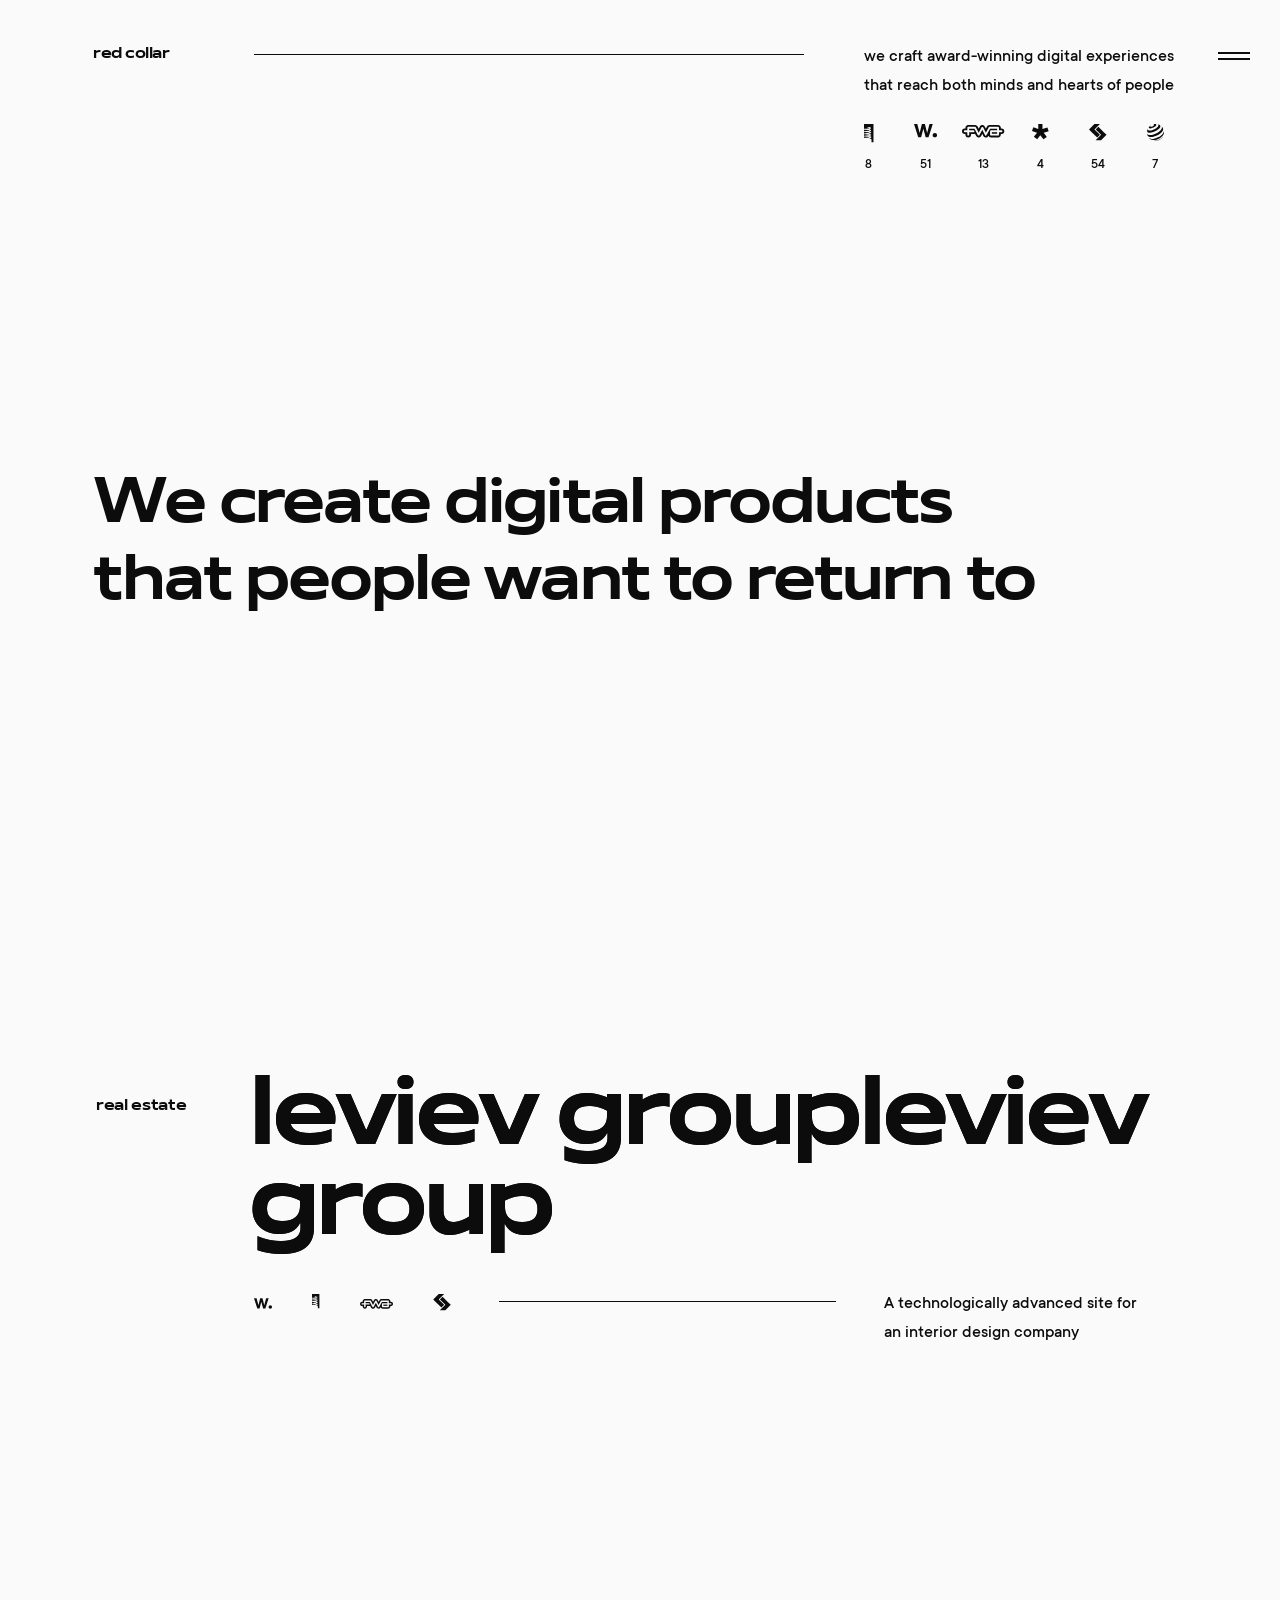
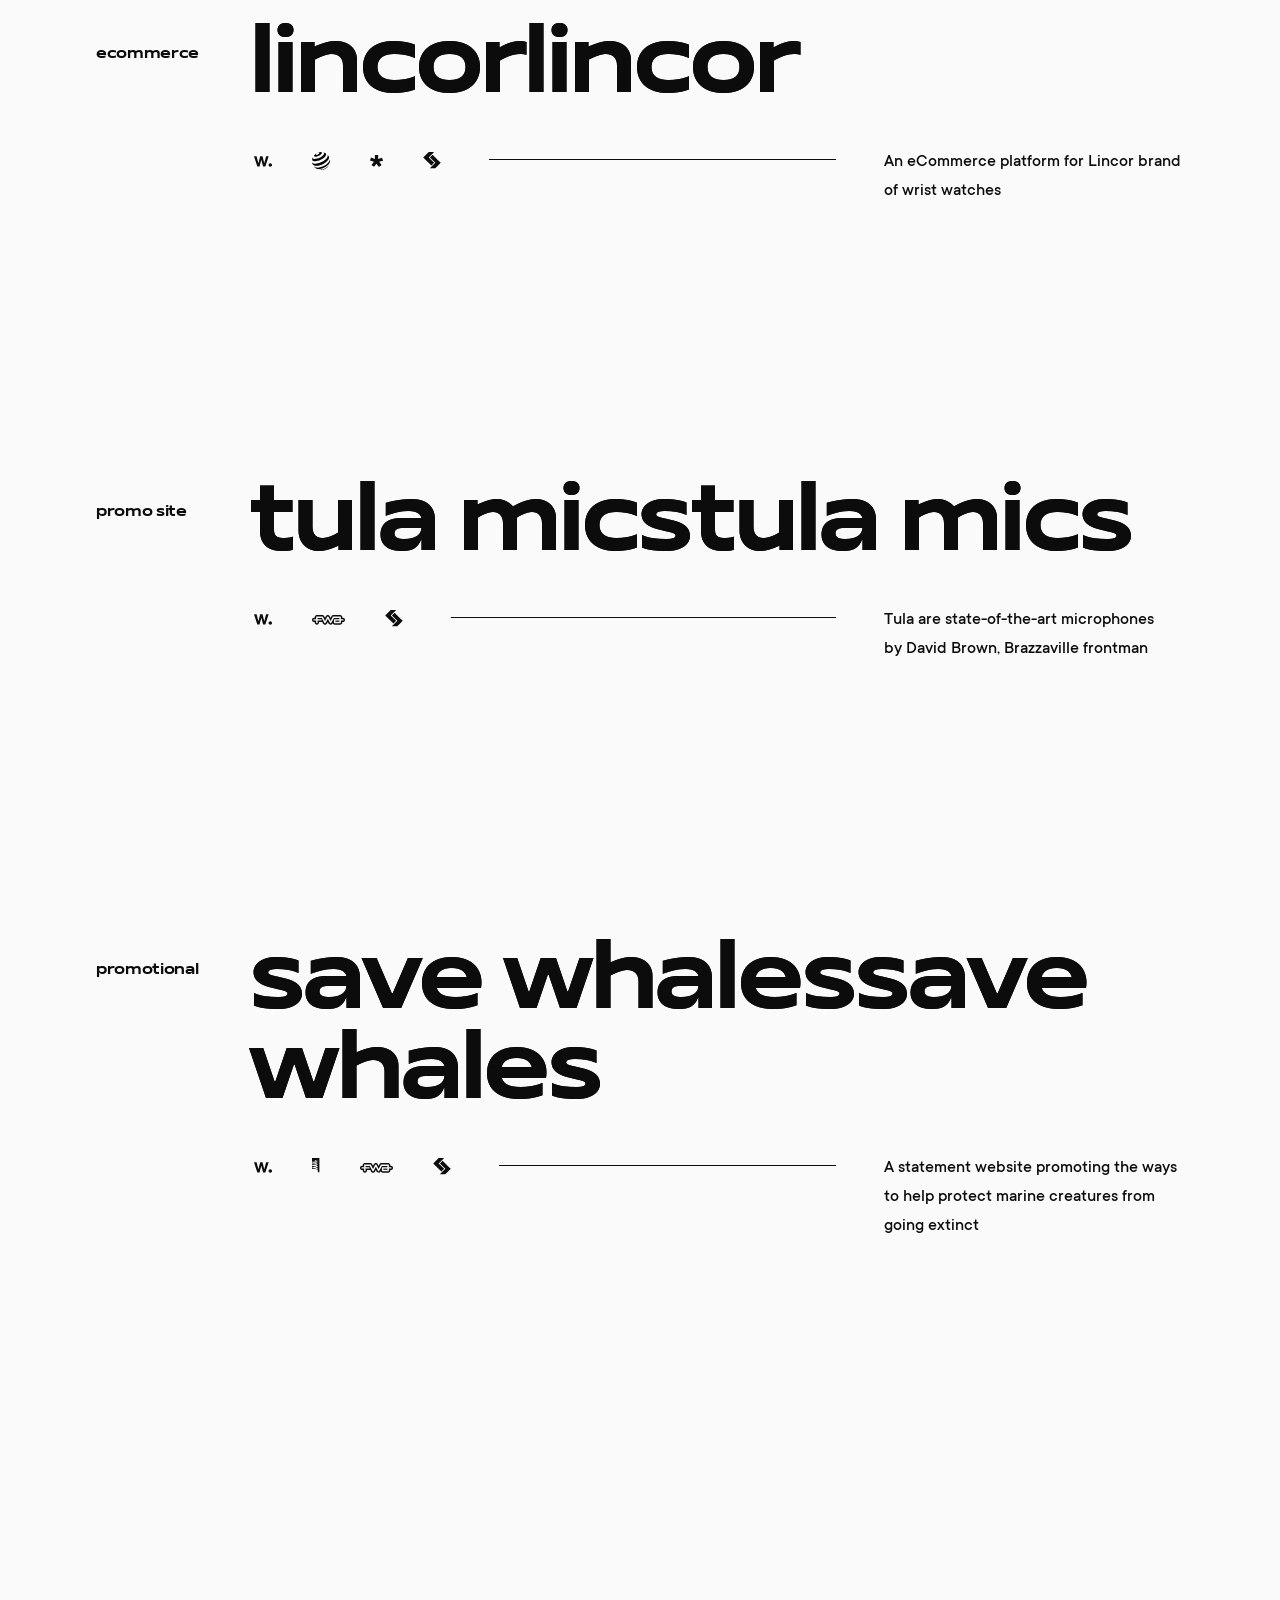
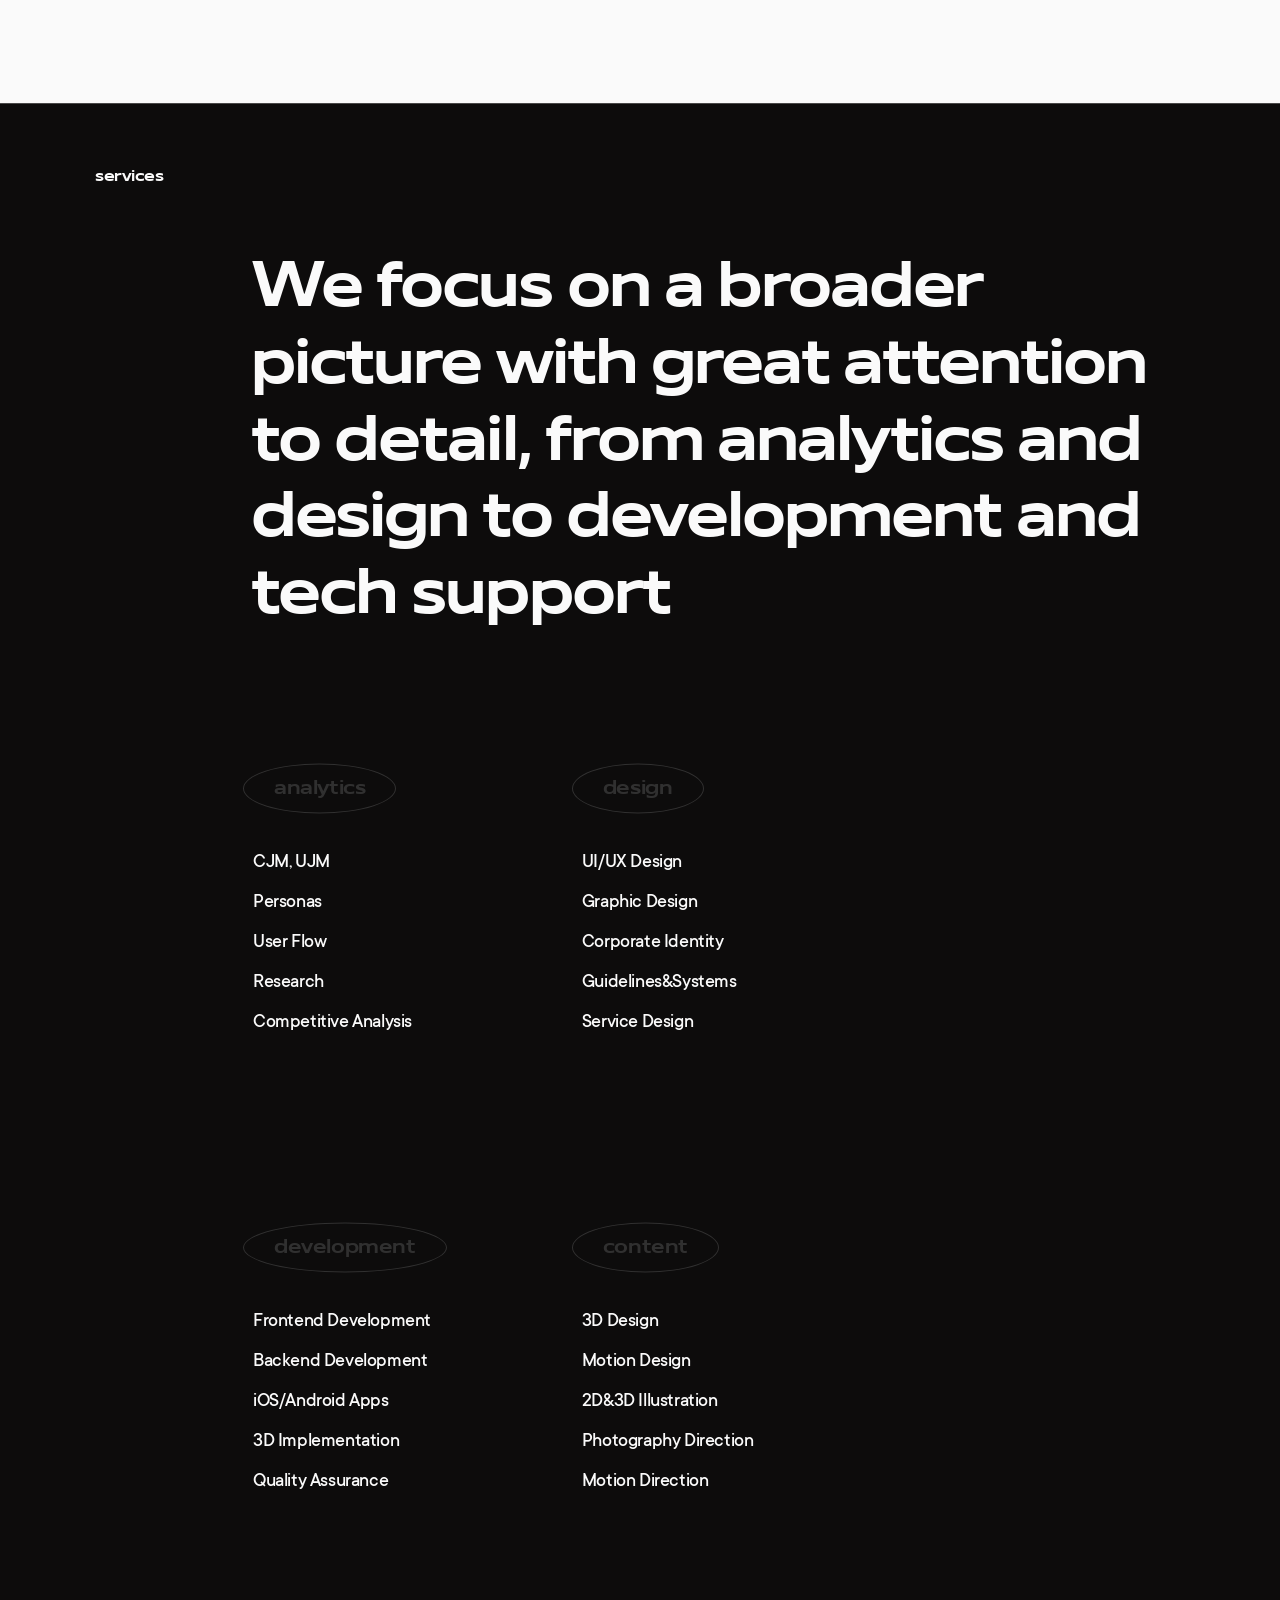
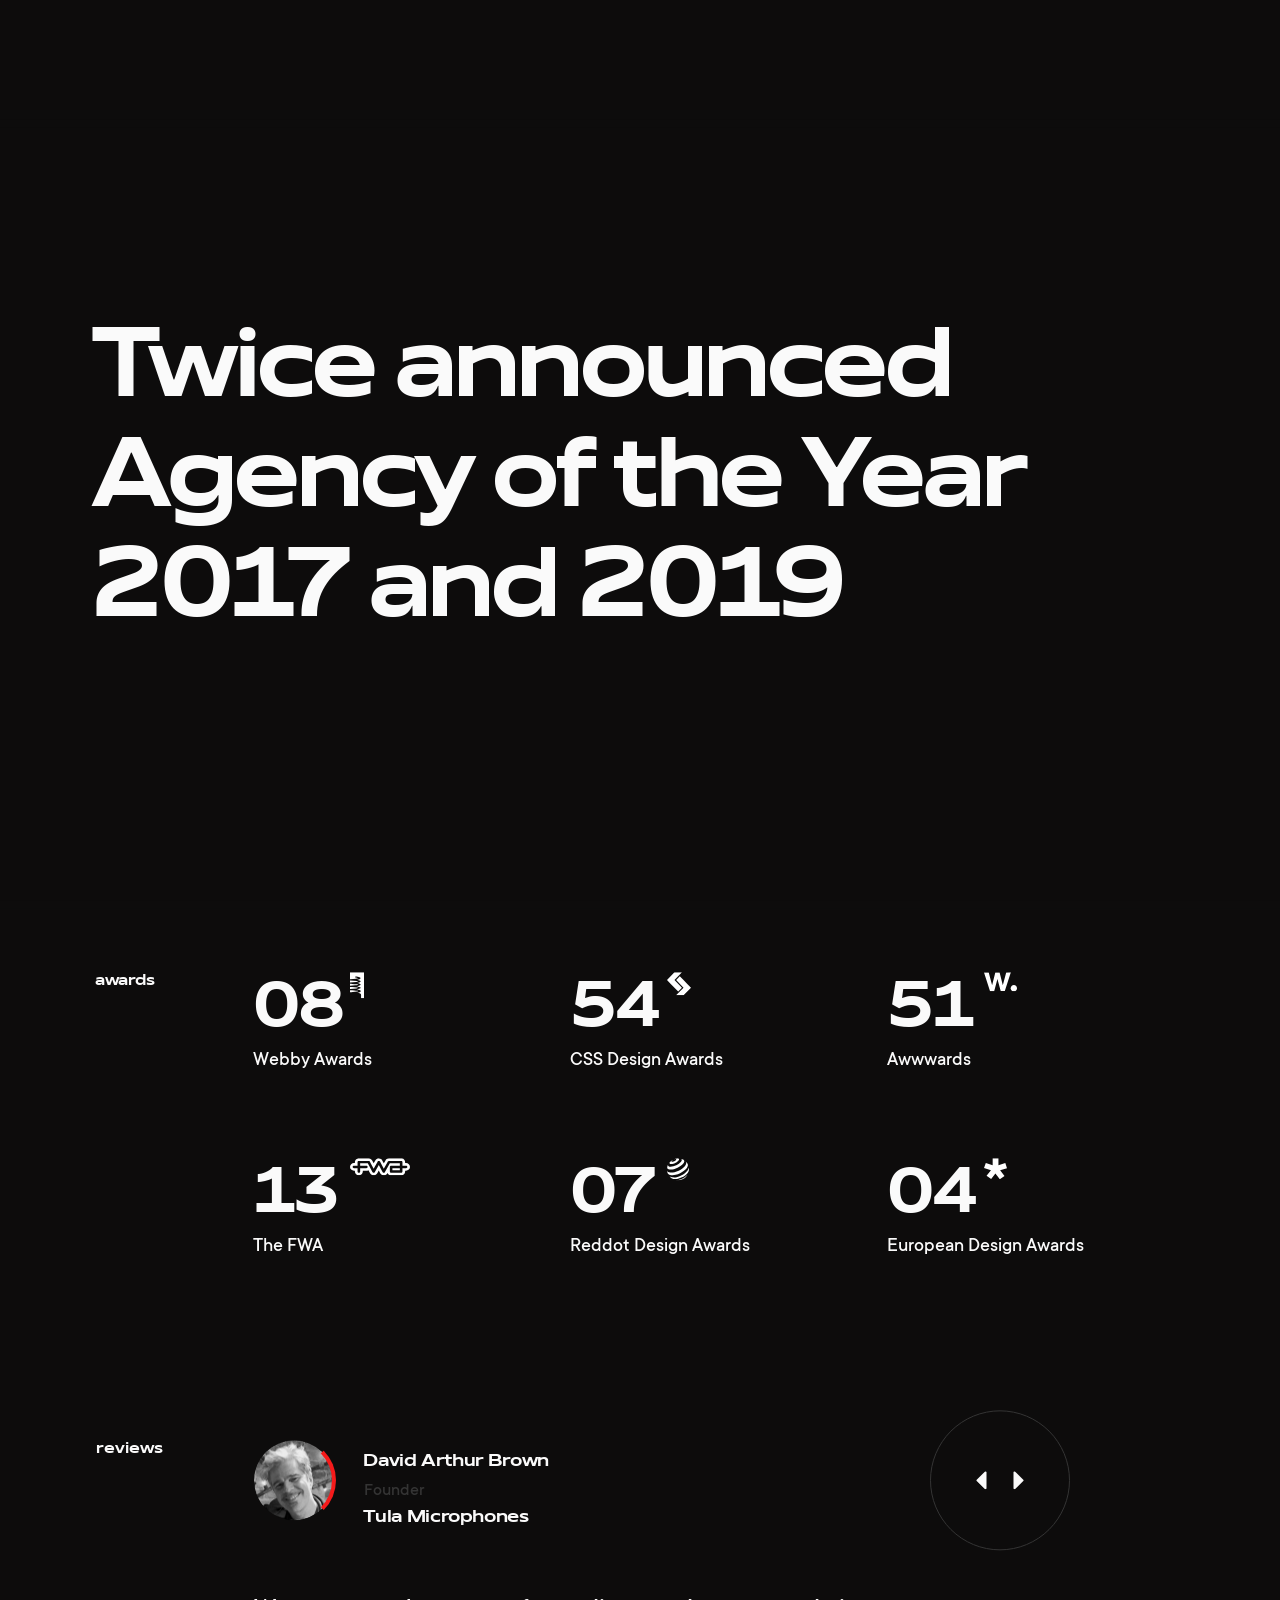
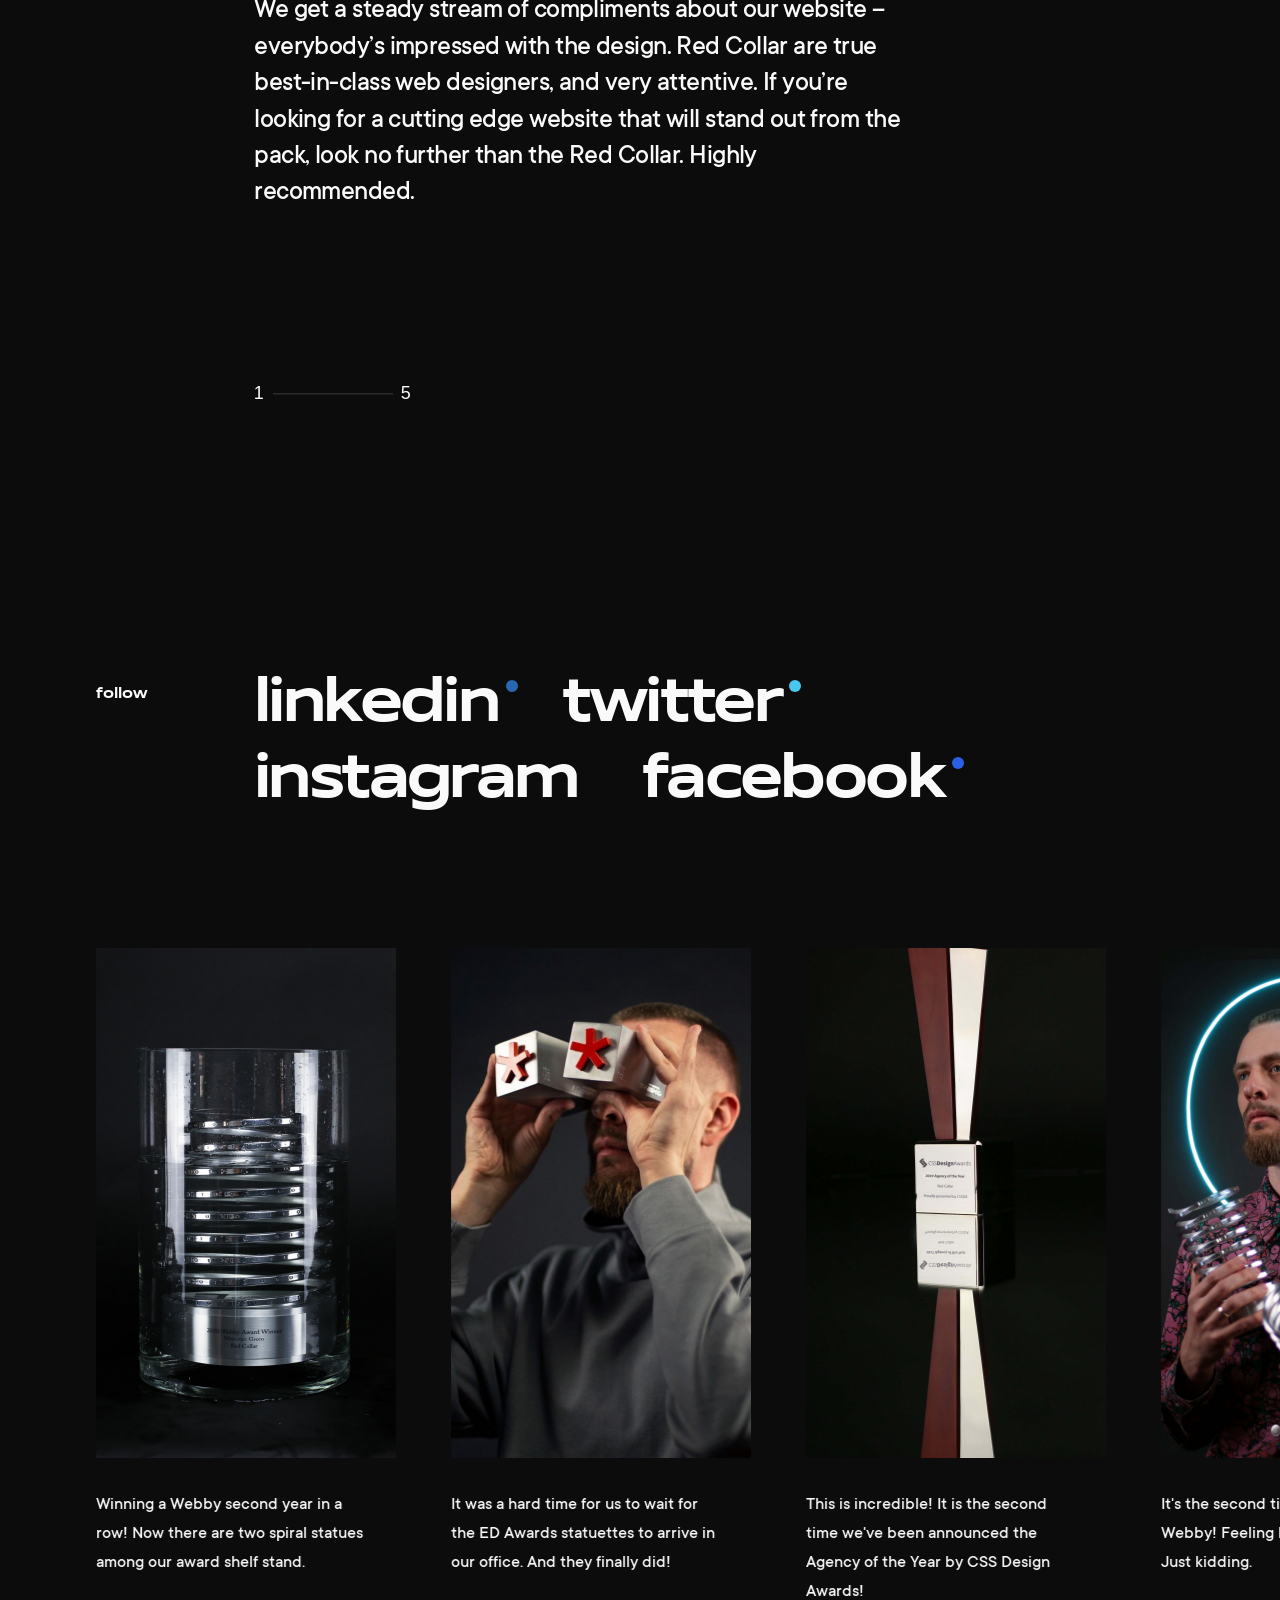
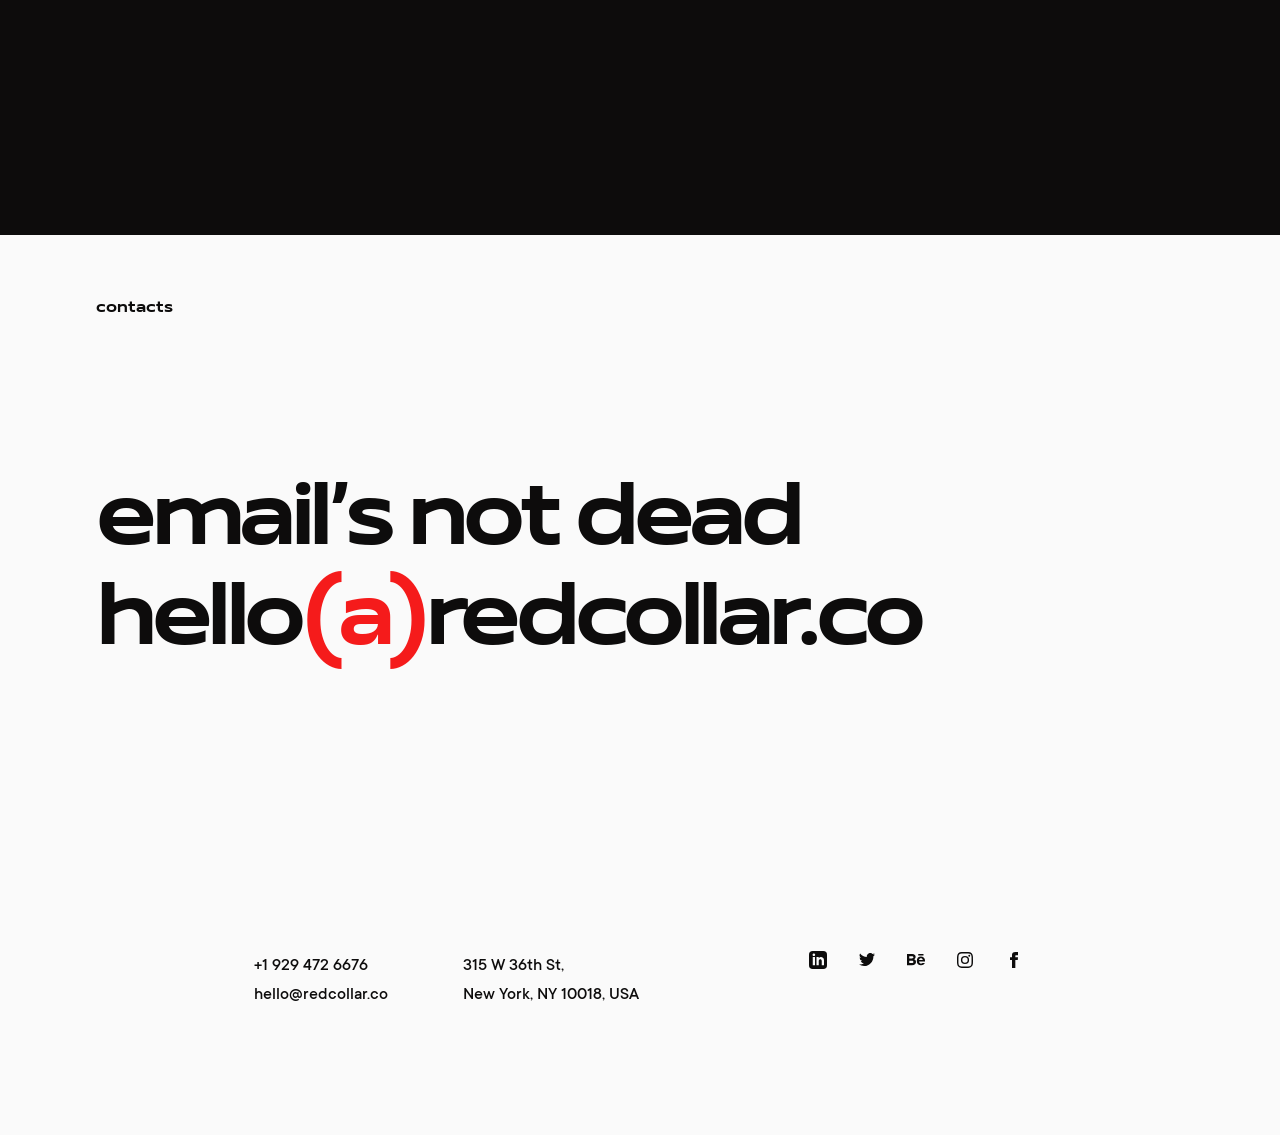
==== index.html @ 1eb8892f "Rename 880_home.html to index.html" ====
<!DOCTYPE html>
<!-- saved from url=(0021)https://redcollar.co/ -->
<html lang="en">
  <head>
    <meta http-equiv="Content-Type" content="text/html; charset=UTF-8" />

    <meta name="theme-color" content="#E3FDFD" />
    <meta name="viewport" content="width=device-width, initial-scale=1" />
    <meta name="content-path" content="/static/" />
    <title>Red Collar Digital Agency</title>
    <meta name="description" content="" />
    <meta property="og:locale" content="en_US" />
    <meta property="og:title" content="" />
    <meta property="og:url" content="" />
    <meta property="og:type" content="website" />
    <meta property="og:description" content="" />
    <meta property="og:site_name" content="" />
    <meta property="og:image" content="/storage/og/7f485cd4db4811bb37a600ee6537d830a69b97f4.jpg" />
    <meta property="og:image:alt" content="" />
    <meta property="og:image:width" content="1200" />
    <meta property="og:image:height" content="630" />
    <meta
      property="og:image:url"
      content="/storage/og/7f485cd4db4811bb37a600ee6537d830a69b97f4.jpg"
    />
    <meta
      property="og:image:secure_url"
      content="/storage/og/7f485cd4db4811bb37a600ee6537d830a69b97f4.jpg"
    />

    <meta name="twitter:card" content="summary" />
    <meta name="twitter:title" content="" />
    <meta name="twitter:description" content="" />
    <meta name="twitter:image" content="/storage/og/7f485cd4db4811bb37a600ee6537d830a69b97f4.jpg" />

    <link
      rel="image_src"
      href="https://redcollar.co/storage/og/7f485cd4db4811bb37a600ee6537d830a69b97f4.jpg"
    />

    <link
      rel="apple-touch-icon"
      sizes="57x57"
      href="https://redcollar.co/ico/apple-icon-57x57.png"
    />
    <link
      rel="apple-touch-icon"
      sizes="60x60"
      href="https://redcollar.co/ico/apple-icon-60x60.png"
    />
    <link
      rel="apple-touch-icon"
      sizes="72x72"
      href="https://redcollar.co/ico/apple-icon-72x72.png"
    />
    <link
      rel="apple-touch-icon"
      sizes="76x76"
      href="https://redcollar.co/ico/apple-icon-76x76.png"
    />
    <link
      rel="apple-touch-icon"
      sizes="114x114"
      href="https://redcollar.co/ico/apple-icon-114x114.png"
    />
    <link
      rel="apple-touch-icon"
      sizes="120x120"
      href="https://redcollar.co/ico/apple-icon-120x120.png"
    />
    <link
      rel="apple-touch-icon"
      sizes="144x144"
      href="https://redcollar.co/ico/apple-icon-144x144.png"
    />
    <link
      rel="apple-touch-icon"
      sizes="152x152"
      href="https://redcollar.co/ico/apple-icon-152x152.png"
    />
    <link
      rel="apple-touch-icon"
      sizes="180x180"
      href="https://redcollar.co/ico/apple-icon-180x180.png"
    />
    <link
      rel="icon"
      type="image/png"
      sizes="192x192"
      href="https://redcollar.co/ico/android-icon-192x192.png"
    />
    <link
      rel="icon"
      type="image/png"
      sizes="32x32"
      href="https://redcollar.co/ico/favicon-32x32.png"
    />
    <link
      rel="icon"
      type="image/png"
      sizes="96x96"
      href="https://redcollar.co/ico/favicon-96x96.png"
    />
    <link
      rel="icon"
      type="image/png"
      sizes="16x16"
      href="https://redcollar.co/ico/favicon-16x16.png"
    />
    <link rel="manifest" href="https://redcollar.co/ico/manifest.json" />
    <meta name="msapplication-TileColor" content="#0d0c0c" />
    <meta name="msapplication-TileImage" content="/ico/ms-icon-144x144.png" />
    <meta name="theme-color" content="#0d0c0c" />

    <link
      rel="preload"
      href="https://redcollar.co/static/fonts/Redcollar.woff2"
      as="font"
      type="font/woff2"
      crossorigin=""
    />
    <link
      rel="preload"
      href="https://redcollar.co/static/fonts/TTCommons-Regular.woff2"
      as="font"
      type="font/woff2"
      crossorigin=""
    />
    <link
      rel="preload"
      href="https://redcollar.co/static/fonts/TTCommons-Medium.woff2"
      as="font"
      type="font/woff2"
      crossorigin=""
    />

    <style>
      @font-face {
        font-family: "RedCollar";
        src: url("/static/fonts/Redcollar.woff2") format("woff2"),
          url("/static/fonts/Redcollar.woff") format("woff");
        font-weight: normal;
        font-style: normal;
      }

      @font-face {
        font-family: "TTCommons";
        src: url("/static/fonts/TTCommons-Regular.woff2") format("woff2"),
          url("/static/fonts/TTCommons-Regular.woff") format("woff");
        font-weight: normal;
        font-style: normal;
      }
    </style>
    <style>
      * {
        margin: 0;
        padding: 0;
        border: none;
        -webkit-overflow-scrolling: auto;
      }
      li {
        list-style: none outside none;
      }
      a {
        text-decoration: none;
      }
      button::-moz-focus-inner {
        border: 0;
      }
      body,
      html {
        border: 0;
        height: 100%;
        width: 100%;
        left: 0;
        top: 0;
      }
      body {
        height: auto;
        min-height: 100vh;
        -webkit-font-smoothing: antialiased;
        -moz-osx-font-smoothing: grayscale;
        scroll-behavior: smooth;
        text-rendering: optimizeSpeed;
      }
      button {
        display: inline-block;
        background: none;
        list-style: none outside none;
        margin: 0;
        padding: 0;
        -webkit-touch-callout: none;
        text-align: left;
      }
      button {
        border: none;
      }
      @font-face {
        font-family: RedCollar;
        src: url(/static/fonts/Redcollar.woff2) format("woff2"),
          url(/static/fonts/Redcollar.woff) format("woff");
        font-weight: 400;
        font-style: normal;
      }
      @font-face {
        font-family: TTCommons;
        src: url(/static/fonts/TTCommons-Medium.woff2) format("woff2"),
          url(/static/fonts/TTCommons-Medium.woff) format("woff");
        font-weight: 400;
        font-style: normal;
      }
      :root {
        --red: #f51b1b;
        --black: #0d0c0c;
        --white: #fafafa;
        --grey: #666;
        --dark-grey: #343434;
        --transparent-white: hsla(0, 0%, 98%, 0.24);
        --transparent-black: rgba(13, 12, 12, 0.24);
        --ease-in: cubic-bezier(0.71, 0, 0.65, 0.34);
        --ease-out: cubic-bezier(0.165, 0.84, 0.44, 1);
        --ease-out-bounce: cubic-bezier(0.185, 0.94, 0.26, 1.17);
        --ease-in-strong: cubic-bezier(0.83, 0, 0.865, 0.195);
        --ease-out-strong: cubic-bezier(0, 1, 0.15, 1);
        --ease: cubic-bezier(0.25, 0.1, 0.25, 1);
        --sine: cubic-bezier(0.445, 0.05, 0.55, 0.95);
        --bounce: cubic-bezier(0.655, 0.66, 0.185, 1.265);
        --tablet: 640px;
        --desktop: 1000px;
      }
      * {
        outline-color: var(--red);
        outline-style: solid;
        outline-width: 0;
      }
      body {
        position: relative;
        background: var(--white);
        font-family: TTCommons, sans-serif;
        outline-color: var(--red) !important;
        color: var(--black);
      }
      .svg-defs {
        display: none;
      }
      main {
        position: relative;
        z-index: 2;
      }
      p {
        font-size: 18px;
        line-height: 160%;
      }
      a {
        color: var(--black);
      }
      h1 {
        font-family: RedCollar, sans-serif;
        font-size: 38px;
        line-height: 1.1;
        letter-spacing: -0.05em;
        font-weight: 400;
        margin-left: -0.05em;
      }
      @media screen and (min-width: 640px) {
        h1 {
          font-size: 90px;
        }
      }
      @media screen and (min-width: 1000px) {
        h1 {
          font-size: 100px;
        }
      }
      @media screen and (min-width: 1400px) {
        h1 {
          font-size: 130px;
        }
      }
      h2 {
        font-family: RedCollar, sans-serif;
        font-size: 28px;
        line-height: 120%;
        letter-spacing: -0.03em;
        font-weight: 400;
        margin-left: -0.04em;
      }
      @media screen and (min-width: 640px) {
        h2 {
          font-size: 42px;
        }
      }
      @media screen and (min-width: 1000px) {
        h2 {
          font-size: 64px;
        }
      }
      .h3 {
        font-family: RedCollar, sans-serif;
        font-size: 16px;
        line-height: 100%;
        margin-left: -0.02em;
        font-weight: 400;
      }
      .h3 {
        letter-spacing: -0.02em;
      }
      @media screen and (min-width: 640px) {
        .h3 {
          font-size: 20px;
        }
      }
      @media screen and (min-width: 1000px) {
        .h3 {
          font-size: 26px;
        }
      }
      .h3.circle {
        font-size: 20px;
        margin-bottom: 25px;
      }
      .h3.circle span {
        display: inline-block;
        padding: 14px 30px;
        font-size: 20px;
        border-radius: 50%;
        margin-left: -10px;
        opacity: 0.4;
        color: inherit;
        border: 1px solid;
        border-color: inherit;
      }
      .h3.circle.grey span {
        color: var(--grey);
        border-color: var(--grey);
      }
      @media screen and (min-width: 1000px) {
        .h3.circle {
          font-size: 20px;
          margin-bottom: 25px;
        }
      }
      ul > li {
        font-size: 18px;
        line-height: 200%;
      }
      .grey {
        color: var(--grey);
      }
      .dark {
        color: var(--white);
      }
      .animation-wave {
        position: relative;
      }
      .animation-wave:before {
        left: 0;
        top: 0;
        bottom: 0;
        right: 0;
        border-radius: 50%;
        box-shadow: 0 0 0 -2px var(--red);
        opacity: 0.5;
      }
      .animation-wave:after,
      .animation-wave:before {
        content: "";
        position: absolute;
        transform: scale(0.8);
      }
      .animation-wave:after {
        left: 1px;
        top: 1px;
        bottom: 1px;
        right: 1px;
        border-radius: 50%;
        border: 1px solid var(--red);
        opacity: 0;
      }
      section {
        position: relative;
        padding-top: 60px;
        padding-bottom: 60px;
      }
      section .wrapper > :first-child {
        margin-top: 0 !important;
      }
      section .wrapper > :last-child {
        margin-bottom: 0 !important;
      }
      @media screen and (min-width: 640px) {
        section {
          padding-top: 64px;
          padding-bottom: 230px;
        }
      }
      section.dark {
        background: var(--black);
      }
      .section-header {
        margin-bottom: 64px;
        padding-top: 0;
        font-family: RedCollar, sans-serif;
      }
      @media screen and (min-width: 1000px) {
        .section-header {
          margin-bottom: 0;
          padding-top: 0;
          position: absolute;
          top: 64px;
          right: 0;
          left: 0;
          font-family: RedCollar, sans-serif;
        }
      }
      .wrapper {
        position: relative;
        margin-left: 7.5%;
        margin-right: 7.5%;
        width: 85%;
        box-sizing: border-box;
      }
      @media screen and (min-width: 640px) {
        .wrapper {
          position: relative;
          margin-left: 7.5%;
          margin-right: 7.5%;
          width: 85%;
        }
      }
      header {
        position: fixed;
        top: 0;
        left: 0;
        right: 0;
        z-index: 100;
        color: var(--black);
        opacity: 0;
      }
      header .logo {
        position: absolute;
        left: 0;
        top: 15px;
        height: 45px;
        line-height: 45px;
        padding-left: 47px;
        padding-right: 10px;
        margin-left: -12px;
        font-family: RedCollar, sans-serif;
        color: inherit;
      }
      @media screen and (min-width: 1000px) {
        header .logo {
          top: 32px;
          margin-left: -50px;
        }
      }
      header .logo .i {
        position: absolute;
        width: 30px;
        height: 14px;
        left: 10px;
        top: 15px;
        background: url(/static/images/logo.svg);
      }
      header .logo .t {
        display: inline-block;
        letter-spacing: -0.03em;
      }
      header .header-center {
        position: absolute;
        top: 0;
        left: 0;
        right: 0;
        display: none;
      }
      @media screen and (min-width: 1000px) {
        header .header-center {
          left: 14.5%;
          right: 0;
          display: block;
        }
      }
      header .line {
        position: absolute;
        top: 54px;
        left: 0;
        right: calc(35% + 100px);
        height: 1px;
        background: var(--black);
        display: none;
      }
      @media screen and (min-width: 1000px) {
        header .line {
          display: block;
          right: 380px;
        }
      }
      header .rewards {
        position: absolute;
        right: 0;
        top: 75px;
        width: 100%;
      }
      @media screen and (min-width: 1000px) {
        header .rewards {
          width: 35%;
          top: 42px;
          width: 320px;
        }
      }
      header .menu-btn {
        position: absolute;
        right: calc(6.5% - 7px);
        top: 15px;
        z-index: 10;
      }
      @media screen and (min-width: 1000px) {
        header .menu-btn {
          top: 34px;
          right: calc(-22px + 3.5%);
        }
      }
      .home.vh-height {
        padding: 0;
        height: calc(100vh - 150px);
        min-height: 450px;
      }
      .home.vh-height.full-height {
        height: 100vh;
      }
      @media screen and (min-width: 640px) {
        .home.vh-height {
          min-height: 750px;
        }
      }
      .home .wrapper {
        height: 100%;
      }
      .home.header-bottom .hd {
        position: absolute;
        left: 0;
        bottom: 60px;
        max-width: 950px;
      }
      @media screen and (min-width: 640px) {
        .home.header-bottom .hd {
          bottom: 128px;
        }
      }
      .home .hd {
        opacity: 0;
        transform: translateY(50px);
      }
      .rewards .items {
        position: relative;
        display: inline-flex;
        justify-content: flex-start;
        align-items: center;
      }
      .rewards .item {
        position: relative;
        margin-left: 40px;
        text-align: center;
        line-height: 1.2;
      }
      .rewards .item .img {
        position: absolute;
        left: -100px;
        right: -100px;
        max-width: 120px;
        top: 50%;
        margin: auto;
        transform: translateY(-50%);
      }
      .rewards .item .img img {
        width: 100%;
        display: block;
        opacity: 0;
      }
      .rewards .item .ico {
        position: relative;
        display: block;
        height: 20px;
        margin-bottom: 13px;
        z-index: 1;
      }
      .rewards .item svg {
        margin: auto;
        fill: var(--black);
      }
      .rewards .item img.light {
        display: block;
      }
      .rewards .item img.dark {
        display: none;
      }
      .rewards .item .nm {
        position: relative;
        font-size: 14px;
        line-height: 1;
        z-index: 1;
        color: var(--black);
      }
      .rewards .item:first-child {
        margin-left: 0;
      }
      .rewards .items.stretch {
        justify-content: space-between;
      }
      @media screen and (min-width: 1000px) {
        .rewards .items.stretch {
          width: 100%;
        }
      }
      .rewards .items.stretch .item {
        margin-left: 0;
        width: 45px;
        flex-grow: 1;
      }
      .rewards .items.stretch .item:first-child {
        margin-left: calc(-10% + 8px);
      }
      .rewards .items.stretch .item:last-child {
        margin-right: calc(-10% + 10px);
      }
      .rewards p {
        margin-bottom: 24px;
      }
      .contacts-block {
        position: relative;
      }
      .contacts-block .social {
        width: 100%;
      }
      @media screen and (min-width: 1000px) {
        .contacts-block {
          position: relative;
          height: 184px;
        }
        .contacts-block .social {
          width: 35%;
          position: absolute;
          right: 0;
          top: 0;
        }
      }
      .contacts-block .contacts-menu {
        margin-bottom: 40px;
      }
      .contacts-block .contacts-menu li {
        line-height: 1.6;
      }
      .contacts-block .contacts-menu li:last-child {
        margin-bottom: 0;
      }
      @media screen and (min-width: 1000px) {
        .contacts-block .contacts-menu {
          position: absolute;
          left: 0;
          top: 0;
          margin-bottom: 0;
        }
      }
      .contacts-block .social .path {
        fill: currentColor;
      }
      .contacts-menu {
        font-weight: 500;
        font-size: 18px;
      }
      .contacts-menu .item {
        margin-bottom: 24px;
      }
      @media screen and (min-width: 640px) {
        .contacts-menu {
          display: flex;
        }
        .contacts-menu .item {
          margin-right: 75px;
          margin-bottom: 0;
        }
      }
      popup-component {
        position: fixed;
        top: 0;
        left: 0;
        right: 0;
        bottom: 0;
        z-index: 50;
        will-change: opacity;
        opacity: 0;
      }
      popup-component .overflow {
        position: absolute;
        top: 0;
        left: 0;
        right: 0;
        height: 100vh;
        overflow-y: auto;
      }
      popup-component .popup-content {
        position: relative;
        min-height: 100vh;
        overflow: hidden;
      }
      .popup .popup-body {
        display: flex;
        flex-wrap: wrap;
        flex-direction: column;
        justify-content: center;
        position: relative;
        min-height: 100%;
        padding-top: 85px;
        padding-bottom: 50px;
        min-height: calc(100vh - 135px);
      }
      .popup .section-header {
        position: absolute;
        left: 0;
        top: 0;
        width: 100%;
      }
      .popup .section-footer {
        position: absolute;
        left: 0;
        bottom: 0;
        width: 100%;
      }
      .popup .overflow {
        overflow: hidden;
      }
      .popup-stage .simple-stage {
        position: absolute;
        top: 0;
        bottom: 0;
        right: 0;
        left: 0;
        margin: auto;
      }
      .popup-video {
        z-index: 200;
        overflow: hidden;
        transform: translateZ(0);
      }
      .popup-video .video-container {
        position: absolute;
        width: 100%;
        height: 100%;
        left: 0;
        top: 0;
        opacity: 0;
        transform: scale(1.1);
      }
      .popup-video video {
        width: 100%;
        height: 100%;
        left: 0;
        top: 0;
        object-fit: cover;
      }
      @media screen and (min-width: 640px) {
        .popup-video .close-area {
          position: absolute;
          width: 300px;
          height: 300px;
          right: 0;
          top: 0;
          z-index: 1;
        }
      }
      .menu-link {
        position: relative;
      }
      .menu-link {
        display: inline-block;
      }
      .menu-popup .menu {
        margin-left: 0;
      }
      @media screen and (min-width: 640px) {
        .menu-popup .popup-body {
          justify-content: flex-start;
        }
      }
      @media screen and (min-width: 640px) and (min-height: 720px) {
        .menu-popup .popup-body {
          justify-content: center;
        }
      }
      @media screen and (min-width: 1000px) {
        .menu-popup .menu {
          margin-left: 65%;
        }
      }
      .menu-popup .menu .item {
        margin-bottom: 16px;
        will-change: transform;
      }
      @media screen and (min-width: 640px) and (min-height: 820px) {
        .menu-popup .menu .item {
          margin-bottom: 15px;
        }
      }
      .menu-popup .menu .item:last-child {
        margin-bottom: 0;
      }
      .menu-popup .menu a {
        font-weight: 500;
        font-size: 48px;
        letter-spacing: -0.04em;
        font-family: RedCollar, sans-serif;
      }
      .menu-popup .menu a {
        color: var(--white);
      }
      @media screen and (min-width: 640px) and (min-height: 820px) {
        .menu-popup .menu a {
          font-size: 60px;
        }
      }
      .menu-popup .contacts-block {
        margin-bottom: 24px;
      }
      @media screen and (min-width: 1000px) {
        .menu-popup .contacts-block {
          margin-bottom: 0;
          height: 94px;
        }
      }
      .menu-popup .contacts-block,
      .menu-popup .contacts-block a {
        color: var(--white);
      }
      .menu-popup .popup-body {
        min-height: calc(100vh - 355px);
        padding-bottom: 270px;
      }
      @media screen and (min-width: 640px) {
        .menu-popup .popup-body {
          padding-bottom: 210px;
          min-height: calc(100vh - 305px);
        }
      }
      @media screen and (min-width: 1000px) {
        .menu-popup .popup-body {
          padding-bottom: 50px;
          min-height: calc(100vh - 135px);
        }
      }
      .menu-popup .section-footer {
        will-change: transform;
      }
      @media screen and (min-width: 640px) {
        .menu-popup .section-footer {
          display: none;
        }
      }
      @media screen and (min-width: 640px) and (min-height: 730px) {
        .menu-popup .section-footer {
          display: block;
        }
      }
      @media screen and (min-width: 1000px) {
        .menu-popup .section-footer {
          display: none;
        }
      }
      @media screen and (min-width: 1000px) and (min-height: 640px) {
        .menu-popup .section-footer {
          display: block;
        }
      }
      .menu-popup .popup-stage {
        position: absolute;
        width: 0;
        top: 100px;
        bottom: 100px;
        margin: auto;
      }
      @media screen and (min-width: 640px) {
        .menu-popup .popup-stage {
          width: 50%;
          right: 7.5%;
        }
      }
      @media screen and (min-width: 1000px) {
        .menu-popup .popup-stage {
          left: 7.5%;
          right: auto;
        }
      }
      .menu-btn {
        width: 46px;
        height: 46px;
      }
      .menu-btn:before {
        content: "";
        position: absolute;
        left: -100px;
        top: -100px;
        bottom: -100px;
        right: -100px;
        width: 60px;
        height: 60px;
        margin: auto;
        border-radius: 50px;
        border: 1px solid var(--black);
        opacity: 0;
        transform: scale(1.2);
        display: none;
      }
      @media screen and (min-width: 1000px) {
        .menu-btn:before {
          display: block;
        }
      }
      .menu-btn .a,
      .menu-btn .ia {
        position: absolute;
        left: 0;
        top: 0;
        bottom: 0;
        right: 0;
      }
      .menu-btn .b {
        position: absolute;
        width: 32px;
        height: 2px;
        left: 0;
        right: 0;
        margin: auto;
      }
      .menu-btn .b1 {
        top: 18px;
      }
      .menu-btn .b2 {
        top: 24px;
      }
      .menu-btn .b1,
      .menu-btn .b2 {
        background: var(--black);
        transform-origin: 0 50%;
      }
      .menu-btn .b3,
      .menu-btn .b4 {
        top: 22px;
        background: var(--white);
      }
      .menu-btn .a1 {
        transform: rotate(45deg);
      }
      .menu-btn .a2 {
        transform: rotate(-45deg);
      }
      .menu-btn .b3,
      .menu-btn .b4 {
        transform: translateX(50%) scaleX(0);
      }
      .social {
        display: flex;
        justify-content: flex-start;
        margin-top: -14px;
      }
      .social a {
        display: flex;
        width: 45px;
        height: 45px;
        justify-content: center;
        align-items: center;
        margin-right: 4px;
      }
      .social a:first-child {
        margin-left: -8px;
      }
      .social a:last-child {
        margin-right: -8px;
      }
      .form-handler {
        position: relative;
        font-size: 18px;
        line-height: 1.6;
        padding-left: 18px;
        display: none;
      }
      .form-handler:before {
        content: "";
        position: absolute;
        width: 10px;
        height: 10px;
        border-radius: 50%;
        background: var(--red);
        left: 0;
        top: 8px;
      }
      .page-wrapper {
        min-width: 320px;
        position: relative;
        overflow: hidden;
      }
      .page-transition {
        position: fixed;
        z-index: 40;
        left: 0;
        top: 0;
        bottom: 0;
        right: 0;
      }
      .page-transition .overlay {
        position: absolute;
        left: 0;
        top: 0;
        bottom: 0;
        right: 0;
        background: var(--black);
        opacity: 0;
      }
      .stage {
        display: block;
        position: fixed;
        width: 100%;
        height: 100%;
        left: 0;
        top: 0;
        z-index: 1;
      }
      .simple-stage {
        display: block;
      }
      .background {
        position: absolute;
        width: 100%;
        height: 100%;
        left: 0;
        top: 0;
      }
      .background {
        transform: translateZ(0);
      }
      .cursor {
        width: 100%;
        height: 100%;
        position: fixed;
        left: 0;
        top: 0;
        z-index: 300;
        transform: translateZ(0);
        visibility: visible;
      }
      .cursor .item {
        width: 0;
        height: 0;
        position: absolute;
        opacity: 0;
      }
      .cursor-close {
        width: 36px;
        height: 36px;
      }
      .cursor-close .b {
        position: absolute;
        width: 4px;
        height: 36px;
        left: 0;
        top: 0;
        bottom: 0;
        right: 0;
        margin: auto;
        background: var(--white);
        border-radius: 2px;
      }
      .cursor-close .b1 {
        transform: rotate(45deg);
      }
      .cursor-close .b2 {
        transform: rotate(-45deg);
      }
      .cursor-drag {
        position: relative;
        color: var(--white);
      }
      .cursor-drag .inner-text {
        position: absolute;
        left: -75px;
        top: -32px;
      }
      .cursor-drag .inner-circle {
        position: absolute;
        left: 0;
        top: 0;
      }
      .cursor-drag .inner-circle:before {
        content: "";
        position: absolute;
        left: -70px;
        top: -70px;
        right: -70px;
        bottom: -70px;
        border: 1px solid hsla(0, 0%, 98%, 0.4);
        border-radius: 50%;
        opacity: 0;
        transform: scale(1.4);
      }
      .cursor-drag .t {
        font-size: 64px;
        line-height: 1;
        font-family: Redcollar, sans-serif;
        letter-spacing: -0.04em;
        margin-left: -0.04em;
      }
      .cursor-drag .t:after {
        position: absolute;
        content: "";
        left: 0;
        right: 0;
        height: 4px;
        background: var(--red);
        bottom: -14px;
      }
      .cursor-drag svg {
        fill: var(--white);
      }
      .cursor-drag .arr {
        position: absolute;
        top: 24px;
      }
      .cursor-drag .arr.l {
        left: -33px;
      }
      .cursor-drag .arr.l svg {
        transform: rotate(180deg);
      }
      .cursor-drag .arr.r {
        right: -33px;
      }
      .cursor-drag {
        opacity: 0;
      }
      .cursor-drag .arr.l {
        transform: translateX(-40px);
      }
      .cursor-drag .arr.r {
        transform: translateX(40px);
      }
      .cursor-drag .t:after {
        transform: scale(0.4);
      }
      .cursor-pause {
        width: 20px;
        height: 30px;
      }
      .cursor-pause .b {
        position: absolute;
        width: 4px;
        height: 30px;
        background: var(--white);
        border-radius: 2px;
      }
      .cursor-pause .b1 {
        left: 0;
      }
      .cursor-pause .b2 {
        right: 0;
      }
      .cursor-play {
        width: 18px;
        height: 30px;
      }
      .cursor-play svg {
        position: absolute;
        left: 0;
        top: 0;
        width: 100%;
        height: 100%;
        fill: var(--white);
      }
      .cursor-video {
        opacity: 0;
      }
      .cursor-video .inner {
        position: absolute;
        left: -70px;
        top: -70px;
        width: 140px;
        height: 140px;
      }
      .cursor-video .inner-circle {
        position: absolute;
        left: 0;
        top: 0;
        width: 0;
        height: 0;
      }
      .cursor-video .inner-circle:before {
        content: "";
        position: absolute;
        left: -70px;
        top: -70px;
        right: -70px;
        bottom: -70px;
        border: 1px solid hsla(0, 0%, 98%, 0.4);
        border-radius: 50%;
        opacity: 0;
        transform: scale(1.4);
      }
      .cursor-video .cursor-close,
      .cursor-video .cursor-pause,
      .cursor-video .cursor-play {
        position: absolute;
        top: 0;
        bottom: 0;
        left: 0;
        right: 0;
        margin: auto;
        opacity: 0;
      }
      .cursor-video .cursor-play {
        left: 6px;
      }
      .head-twisted-mask {
        position: absolute;
        top: 0;
        bottom: 0;
        left: 0;
      }
    </style>
    <style>
      header {
        opacity: 0;
      }
      popup-component {
        opacity: 0;
      }
      .preloader {
        display: none;
      }
      .svg-defs {
        display: none;
      }
      .cursor {
        display: none;
        visibility: hidden;
      }
      .dark {
        background: var(--black);
      }
      section.vh-height {
        height: 100vh;
      }
    </style>

    <style>
      * {
        outline: none;
      }
    </style>
    <style type="text/css">
      @font-face {
        font-weight: 400;
        font-style: normal;
        font-family: "Circular-Loom";

        src: url("https://cdn.loom.com/assets/fonts/circular/CircularXXWeb-Book-cd7d2bcec649b1243839a15d5eb8f0a3.woff2")
          format("woff2");
      }

      @font-face {
        font-weight: 500;
        font-style: normal;
        font-family: "Circular-Loom";

        src: url("https://cdn.loom.com/assets/fonts/circular/CircularXXWeb-Medium-d74eac43c78bd5852478998ce63dceb3.woff2")
          format("woff2");
      }

      @font-face {
        font-weight: 700;
        font-style: normal;
        font-family: "Circular-Loom";

        src: url("https://cdn.loom.com/assets/fonts/circular/CircularXXWeb-Bold-83b8ceaf77f49c7cffa44107561909e4.woff2")
          format("woff2");
      }

      @font-face {
        font-weight: 900;
        font-style: normal;
        font-family: "Circular-Loom";

        src: url("https://cdn.loom.com/assets/fonts/circular/CircularXXWeb-Black-bf067ecb8aa777ceb6df7d72226febca.woff2")
          format("woff2");
      }
    </style>
  </head>

  <body class="" style="">
    <div class="svg-defs">
      <svg>
        <defs>
          <!--18x12-->
          <path
            id="svg_behance"
            d="M16.5 1.5h-5.25V0h5.25v1.5zM17.8 9c-.34.97-1.53 2.25-3.83 2.25S9.8 9.95 9.8 6.99c0-2.93 1.74-4.44 4.1-4.44 2.3 0 3.72 1.34 4.03 3.32.05.38.08.9.07 1.6h-6.02A2.02 2.02 0 0015.42 9h2.37zm-5.77-3h3.72c-.07-1.16-.85-1.66-1.85-1.66-1.1 0-1.71.57-1.87 1.66zm-7.18 5.24H0V.02h5.21C9.32.08 9.4 4.1 7.25 5.2c2.6.94 2.69 6.04-2.4 6.04zM2.25 4.5h2.69c1.88 0 2.18-2.25-.24-2.25H2.25V4.5zm2.54 2.25H2.25v2.26h2.5c2.3 0 2.16-2.26.04-2.26z"
          ></path>
          <!--16x16-->
          <path
            id="svg_dribble"
            d="M8 0a8 8 0 100 16A8 8 0 008 0zm6.59 7.63c-1.72-.28-3.3-.3-4.74-.05a28.1 28.1 0 00-.5-1.12 9.44 9.44 0 003.7-2.72 6.58 6.58 0 011.54 3.89zm-2.56-4.86A8.09 8.09 0 018.7 5.23 30.86 30.86 0 006.38 1.6a6.6 6.6 0 015.65 1.17zm-7.01-.66A29.73 29.73 0 017.38 5.7a21.2 21.2 0 01-5.8.73 6.62 6.62 0 013.44-4.32zM1.39 8l.01-.17c2.57 0 4.78-.3 6.63-.88.16.31.3.63.45.95a10.3 10.3 0 00-5.56 4.32A6.58 6.58 0 011.4 8zm2.55 5.2A8.98 8.98 0 019.01 9.2a26.1 26.1 0 011.36 4.97 6.55 6.55 0 01-6.43-.95zm7.73.3a27.4 27.4 0 00-1.28-4.6c1.25-.18 2.62-.14 4.13.13a6.61 6.61 0 01-2.85 4.46z"
          ></path>
          <!--8x16 -->
          <path
            id="svg_facebook"
            d="M2 5.33H0V8h2v8h3.33V8h2.43L8 5.33H5.33v-1.1c0-.64.13-.9.75-.9H8V0H5.46C3.06 0 2 1.06 2 3.08v2.25z"
          ></path>
          <!--16x15 -->
          <path
            id="svg_vc"
            d="M12.8268 6.91617C13.9888 6.91617 14.8827 6.42216 15.5531 5.56886L14.6592 4.89521C14.2123 5.47904 13.5419 5.83832 12.8268 5.83832C11.5307 5.83832 10.5922 4.80539 10.5922 3.50299C10.5922 2.2006 11.486 1.07784 12.8268 1.07784C13.4078 1.07784 13.8547 1.21257 14.2123 1.43713V2.55988H15.3296V0.898204L15.1061 0.718563C14.5251 0.269461 13.5866 0 12.8268 0C10.905 0 9.38548 1.57186 9.38548 3.45808C9.38548 5.34431 10.905 6.91617 12.8268 6.91617ZM15.1061 13.7425L15.0615 12.1257V8.26347H12.7374V9.38623H13.8994V12.0359C13.8994 13.1587 13.0503 13.9671 12.1564 13.9671C11.2626 13.9671 10.8156 13.3383 10.8156 12.2156V8.26347H8.67039V9.38623H9.65363V12.3952C9.65363 13.9222 10.5028 15 12.067 15C12.9609 15 13.6313 14.506 14.0335 13.7425L14.2123 14.8204H16V13.7425H15.1061ZM9.11732 0.179641H7.19553L5.5419 5.07485H5.49721L3.84358 0.179641H1.78771V1.3024H2.94972L4.9162 6.82635H5.98883L8.04469 1.25748H9.11732V0.179641ZM0 14.8204H1.11732V13.6976H0V14.8204ZM4.37989 9.52096L4.2905 8.21856H2.27933V9.2515H3.35196V13.6976H2.27933V14.8204H7.28492V13.7874H4.46927V11.0928C4.60335 10.1048 5.31844 9.29641 6.30168 9.29641V10.2844H7.41899V8.26347H6.52514C5.58659 8.21856 4.82682 8.75749 4.37989 9.52096Z"
          ></path>
          <!--16x16-->
          <path
            id="svg_instagram"
            d="M8 1.44c2.14 0 2.39.01 3.23.05 2.17.1 3.18 1.13 3.28 3.28.04.84.05 1.1.05 3.23 0 2.14 0 2.39-.05 3.23-.1 2.15-1.1 3.18-3.28 3.28-.84.04-1.1.05-3.23.05-2.14 0-2.39 0-3.23-.05-2.18-.1-3.18-1.13-3.28-3.28-.04-.84-.05-1.1-.05-3.23a56 56 0 01.05-3.23c.1-2.15 1.1-3.18 3.28-3.28.84-.04 1.1-.05 3.23-.05zM8 0C5.83 0 5.56 0 4.7.05 1.8.18.18 1.79.05 4.7 0 5.56 0 5.83 0 8s.01 2.45.05 3.3c.13 2.9 1.74 4.52 4.65 4.65.86.04 1.13.05 3.3.05s2.45 0 3.3-.05c2.9-.13 4.52-1.74 4.65-4.65.04-.85.05-1.13.05-3.3s0-2.44-.05-3.3C15.82 1.8 14.21.18 11.3.05 10.45 0 10.17 0 8 0zm0 3.9a4.1 4.1 0 100 8.2 4.1 4.1 0 000-8.2zm0 6.77a2.67 2.67 0 110-5.34 2.67 2.67 0 010 5.34zm4.27-7.9a.96.96 0 100 1.92.96.96 0 000-1.92z"
          ></path>
          <!--18x18-->
          <path
            id="svg_linkedin"
            d="M14.25 0H3.75A3.75 3.75 0 000 3.75v10.5A3.75 3.75 0 003.75 18h10.5A3.75 3.75 0 0018 14.25V3.75A3.75 3.75 0 0014.25 0zM6 14.25H3.75V6H6v8.25zm-1.12-9.2c-.73 0-1.32-.6-1.32-1.32 0-.73.6-1.33 1.32-1.33.72 0 1.3.6 1.3 1.33 0 .73-.58 1.32-1.3 1.32zM15 14.25h-2.25v-4.2c0-2.53-3-2.34-3 0v4.2H7.5V6h2.25v1.32A2.85 2.85 0 0115 9.18v5.07z"
          ></path>
          <!--16x13-->
          <path
            id="svg_medium"
            fill-rule="evenodd"
            clip-rule="evenodd"
            d="M1.9 2.6a.62.62 0 00-.2-.53L.2.27V0h4.64l3.59 7.86L11.58 0H16v.27l-1.28 1.22a.37.37 0 00-.14.36v9c-.02.14.03.27.14.36l1.25 1.22v.27H9.7v-.27l1.29-1.25c.12-.13.12-.17.12-.36V3.55l-3.59 9.12h-.48L2.85 3.55v6.11c-.03.26.05.52.23.7l1.69 2.04v.27H0v-.27l1.68-2.04a.81.81 0 00.22-.7V2.6z"
          ></path>
          <!--16x14-->
          <path
            id="svg_twitter"
            d="M16 1.54c-.59.26-1.22.44-1.89.52.68-.41 1.2-1.05 1.45-1.82-.64.38-1.34.65-2.09.8a3.28 3.28 0 00-5.59 2.99A9.32 9.32 0 011.11.6a3.29 3.29 0 001.02 4.38 3.27 3.27 0 01-1.49-.4 3.28 3.28 0 002.64 3.25c-.47.13-.97.16-1.49.06a3.29 3.29 0 003.07 2.28A6.6 6.6 0 010 11.53 9.3 9.3 0 005.03 13c6.1 0 9.54-5.14 9.33-9.76A6.68 6.68 0 0016 1.54z"
          ></path>
          <!--11x18-->
          <path
            id="svg_arrow"
            d="M10.28 8.29a1 1 0 010 1.42l-8.08 8A1 1 0 01.5 17V1A1 1 0 012.2.3l8.08 7.99z"
          ></path>
          <!--24x14-->
          <g id="svg_awwwards">
            <path
              d="M18.76 0l-4.23 13.18h-2.87L9.38 4.65 7.1 13.22H4.23L0 .04h3.3l2.36 9.04L7.9.04h3l2.24 9.04L15.51.04 18.76 0zM20.85 8.96c1.27 0 2.2.93 2.2 2.2 0 1.26-.93 2.2-2.2 2.2s-2.2-.94-2.2-2.2c0-1.27.98-2.2 2.2-2.2z"
            ></path>
          </g>
          <!--18x17-->
          <g id="svg_cssda">
            <path d="M10.93 10.8L5.46 5.4 10.93 0H5.46L0 5.4l2.73 2.74 5.47 5.34 2.73-2.67z"></path>
            <path
              d="M14.81 8.14L12.08 5.4 9.35 2.73 6.68 5.4l5.4 5.4-5.46 5.41h5.46l2.73-2.67 2.74-2.73-2.74-2.67z"
            ></path>
          </g>
          <!--17x16-->
          <path
            id="svg_ed"
            d="M15.43 3.48l-4.97 1.58V0H6.28v5.06L1.3 3.34 0 7.09l5.05 1.69-3.2 3.98 3.32 2.4 3.09-4.01 3.2 4.22 3.38-2.4-3.16-4.19 4.97-1.54-1.22-3.76z"
          ></path>
          <!--43x13-->
          <g id="svg_fwa">
            <path d="M35.12 8.74h-5.24V7.19h5.24v1.55z"></path>
            <path
              fill-rule="evenodd"
              d="M27.57 0h8.47a2.81 2.81 0 012.58 1.71c.14.34.21.7.21 1.07v.72h.65a2.8 2.8 0 012.8 2.78 2.77 2.77 0 01-2.8 2.78h-.65v.64a2.72 2.72 0 01-1.73 2.53c-.34.13-.7.2-1.06.2H29a2.81 2.81 0 01-2.6-1.74 2.8 2.8 0 01-3.58 1.6 2.8 2.8 0 01-1.6-1.52l-.99-1.93-.8 1.77a3.2 3.2 0 01-1.57 1.58 2.81 2.81 0 01-3.79-1.41l-1.1-2.14c-.44.27-.94.42-1.46.42H9.04v.64a2.77 2.77 0 01-2.8 2.72 2.8 2.8 0 01-2.8-2.72v-.64H2.8A2.8 2.8 0 010 6.28 2.77 2.77 0 012.8 3.5h.64v-.72A2.76 2.76 0 015.17.2C5.5.07 5.87 0 6.24 0h6.84a2.9 2.9 0 012.55 1.57l1.08 2.1.88-1.64c.35-.75.75-1.39 1.48-1.74a2.8 2.8 0 013.04.4c.39.33 1.75 2.97 1.75 2.97l1.17-2.16.01-.02.01-.02c.2-.35.48-.65.81-.89a2.8 2.8 0 011.7-.57zm8.9 1.98a.91.91 0 00-.43-.11h-8.47a.92.92 0 00-.6.2.92.92 0 00-.29.32l-2.87 5.28-.19-.37-2.37-4.74a1.12 1.12 0 00-.36-.44.92.92 0 00-1.52.52l-2.71 5.04-2.7-5.28a1 1 0 00-.88-.53H6.24a.91.91 0 00-.91.78.9.9 0 000 .13v2.59H2.8a.92.92 0 00-.92.9.9.9 0 00.92.92h2.52v2.5a.91.91 0 00.92.89.92.92 0 00.92-.88V7.2h4.36a.92.92 0 00.92-.92.9.9 0 00-.92-.91H7.16V3.69h5.4l3.22 6.3.09.16a.9.9 0 00.55.42.92.92 0 00.91-.26c.13-.13.22-.27.28-.44l2.68-5.04 2.64 5.16a1.01 1.01 0 00.1.18.91.91 0 001.42.17.9.9 0 00.26-.48l3.35-6.17h7.06v1.68H29a.92.92 0 00-.91.87v3.41a.91.91 0 00.92.91H36.04a.92.92 0 00.92-.91V7.19h2.52a.92.92 0 00.92-.91.9.9 0 00-.92-.91h-2.52v-2.6a.9.9 0 00-.48-.8z"
              clip-rule="evenodd"
            ></path>
          </g>
          <!--17x18-->
          <g id="svg_reddot">
            <path
              d="M6.8 16.85a10.95 10.95 0 008.97-4.12c-.2.41-.55 1-1.1 1.6a8.27 8.27 0 01-7.88 2.52z"
            ></path>
            <path
              d="M2.04 14c.38.23.96.52 1.7.7a7.7 7.7 0 003.43-.04c.5-.09 2.02-.39 3.88-1.3 2.07-1 3.31-2.13 3.64-2.44 1.49-1.41 1.83-2.4 1.95-2.87.1-.45.15-.84.15-1.1.1.39.25 1 .2 1.77 0 0-.05.65-.26 1.3-.46 1.36-2.03 3.01-4.07 4.22-.8.48-2.45 1.44-4.83 1.73-1.32.16-2.98.36-4.47-.63A4.97 4.97 0 012.04 14z"
            ></path>
            <path
              d="M14.48 2.5c.12.1.3.3.4.6.05.15.15.53-.04 1.14-.46 1.47-2 2.85-2 2.85A15.1 15.1 0 019.52 9.3c-.46.24-1.8.88-3.67 1.36 0 0-3.07.82-4.68.04-.35-.17-.57-.39-.57-.39C.23 9.94 0 9.38 0 9.38c.04 1.08.36 1.8.58 2.17.23.41.44.62.51.68.29.27.66.49 1.42.67 1.12.27 2.03.2 2.19.19.66-.06 2.28-.25 4.58-1.24 1.72-.75 3.02-1.6 3.98-2.33.17-.13 1.48-1.15 2.33-2.55.48-.78.52-1.3.53-1.64 0-.08 0-.42-.1-.83a3.74 3.74 0 00-1.54-2z"
            ></path>
            <path
              d="M.88 4.6c.02.02-.13.34-.12.87.01.14.01.25.05.35.19.55 1.18.7 1.46.74.37.05.93.08 2.05-.16a13.21 13.21 0 004.85-2.15s.89-.61 1.63-1.5c.1-.13.38-.47.53-.98.12-.42.07-.66.05-.72a1.09 1.09 0 00-.4-.59c-.26-.21-.55-.24-.55-.25 0 0 .39.08 1.04.3.83.3 1.07.46 1.24.6.16.12.32.25.44.48.23.42.16.86.12 1.05-.06.42-.35 1.32-1.89 2.66-.26.23-1.03.87-2.22 1.55a15 15 0 01-5.89 1.91c-.56.07-1.04.09-1.61-.07a3.87 3.87 0 01-1.07-.5 1.48 1.48 0 01-.48-.98c-.04-.36.06-.64.12-.86.24-.7.6-1.76.65-1.74z"
            ></path>
            <path
              d="M4.35 1.02c-.2.18-.36.33-.48.47-.03.02-.24.24-.4.5-.03.06-.09.16-.08.3 0 .02.01.09.04.16.08.15.29.2.38.21.63.11 1.51-.25 1.51-.26a4.4 4.4 0 001.14-.67c.07-.07.33-.2.52-.5.14-.2.15-.32.14-.42a.5.5 0 00-.1-.24c-.3-.35-1.3 0-1.3-.04C5.7.49 6.15.32 6.76.17c.39-.1.61-.12.67-.13.24-.03.53-.06.9-.02.36.05.53.14.64.2.17.12.23.23.26.27.03.06.07.18.06.35-.02.36-.21.65-.34.83a4.1 4.1 0 01-.76.8A9.97 9.97 0 014.45 4.3s-.5.13-1.23.17c-.37.02-.62 0-.9-.11-.14-.07-.34-.17-.45-.4a.89.89 0 010-.64c.04-.12.1-.26.27-.5.22-.27.42-.47.67-.68.23-.2.53-.44.9-.72"
            ></path>
          </g>
          <!--10x19-->
          <path
            id="svg_webby"
            d="M0 0v4.82h.2c1.27-.11 2.52-.22 3.78-.35.45-.05.9-.15 1.35-.24.07-.02.13-.1.2-.14-.06-.06-.11-.14-.18-.16a6.24 6.24 0 00-.79-.22c-.43-.08-.87-.14-1.33-.2.14-.19.26-.36.4-.5.07-.07.19-.12.27-.12.44.05.89.1 1.32.19.56.1 1.12.23 1.6.56.42.3.42.69-.04.94-.28.16-.58.28-.89.37-.4.12-.83.2-1.28.3l.49.1c.6.14 1.23.28 1.77.63.37.24.4.56.03.83-.23.16-.48.29-.74.37-.45.14-.92.24-1.37.35h.04c.67.13 1.34.26 1.96.57.2.1.41.21.43.47 0 .28-.21.4-.41.54-.07.05-.15.08-.23.11-.33.12-.66.24-1 .34-.33.1-.67.15-.93.2.67.2 1.4.4 2.12.63.15.05.29.16.42.26s.15.26.04.37c-.13.15-.29.3-.46.37-.47.2-.96.34-1.44.5-.18.06-.38.09-.54.13.54.11 1.09.2 1.63.35.24.07.48.18.69.33.27.18.3.45.1.7-.12.14-.25.25-.4.33a6.2 6.2 0 01-.88.35c-.31.1-.63.16-.98.24.33.07.64.11.93.2.42.14.84.3 1.24.47.27.12.39.36.38.67v2.57h1.98V0H0zm.16 11.76c1.37-.15 2.74-.29 4.1-.45.35-.04.7-.16 1.03-.25.06-.02.1-.1.16-.15-.06-.05-.1-.12-.17-.14-.17-.06-.34-.1-.52-.13l-3.4-.34c-.45-.04-.9-.06-1.36-.09v1.55h.16zm.02-4.6c1.36-.14 2.72-.26 4.08-.41.35-.04.7-.16 1.04-.25.06-.02.1-.1.15-.14-.05-.05-.1-.13-.16-.15a2.64 2.64 0 00-.56-.14L.16 5.64H0v1.5c.06.01.12.02.18.01zm5.27 5.94a2.04 2.04 0 00-.25-.17.7.7 0 00-.23-.05c-.7-.07-1.4-.16-2.11-.2-.94-.06-1.89-.09-2.85-.13V14c.63-.06 1.25-.1 1.85-.18.94-.12 1.88-.25 2.81-.4.2-.03.38-.08.56-.15.08-.04.15-.12.22-.17zM0 8.02V9.4h.1c1.13-.1 2.26-.17 3.39-.29.57-.05 1.13-.18 1.7-.28.11-.03.22-.1.34-.16l-.01-.08c-.11-.04-.22-.11-.33-.13-.3-.07-.59-.11-.89-.14L1.45 8.1 0 8z"
          ></path>
        </defs>
      </svg>
    </div>

    <cursor-component class="cursor" style="display: block">
      <div class="item cursor-drag">
        <div class="inner inner-text absolute">
          <div class="arr l">
            <svg width="11" height="18" viewBox="0 0 11 18" xmlns="http://www.w3.org/2000/svg">
              <use xlink:href="#svg_arrow" class="path"></use>
            </svg>
          </div>
          <div class="arr r">
            <svg width="11" height="18" viewBox="0 0 11 18" xmlns="http://www.w3.org/2000/svg">
              <use xlink:href="#svg_arrow" class="path"></use>
            </svg>
          </div>
          <div class="t">drag</div>
        </div>

        <div class="inner inner-circle smooth"></div>
      </div>

      <div class="item cursor-video">
        <div class="inner absolute">
          <div class="cursor-play">
            <svg width="11" height="18" viewBox="0 0 11 18" xmlns="http://www.w3.org/2000/svg">
              <use xlink:href="#svg_arrow" class="path"></use>
            </svg>
          </div>

          <div class="cursor-pause">
            <div class="b b1"></div>
            <div class="b b2"></div>
          </div>

          <div class="cursor-close">
            <div class="b b1"></div>
            <div class="b b2"></div>
          </div>
        </div>

        <div class="inner inner-circle smooth"></div>
      </div>
    </cursor-component>

    <div
      class="page-wrapper scroll-container no-touch-device load-complete-once load-complete stage-background-active load-complete-temedout no-outline"
      id="page-wrapper"
    >
      <preloader-full class="preloader"></preloader-full>

      <page-transition class="page-transition">
        <div class="overlay"></div>
      </page-transition>

      <background-component class="background"
        ><div
          class="white"
          style="transform: translateY(0px) translateZ(0px); height: 4050px"
        ></div>
        <div
          class="black"
          style="transform: translateY(4050px) translateZ(0px); height: 4921px"
        ></div>
        <div
          class="white"
          style="transform: translateY(8971px) translateZ(0px); height: 738px"
        ></div
      ></background-component>

      <main-stage
        class="stage main-stage white vh-height ready"
        data-vh-mobile="true"
        style="height: 738px"
        ><canvas width="2850" height="1476" style="width: 1425px; height: 738px"></canvas
      ></main-stage>

      <header is="header-component" class="header fx" data-indent="right" style="right: 0px">
        <button
          is="menu-toggle"
          data-id="menu-popup"
          class="menu-btn close-all"
          aria-haspopup="true"
          aria-expanded="false"
        >
          <span class="ia">
            <span class="b b1"></span>
            <span class="b b2"></span>
          </span>
          <span class="a a1">
            <span class="b b3"></span>
          </span>
          <span class="a a2">
            <span class="b b4"></span>
          </span>
        </button>

        <div class="wrapper">
          <a
            is="logo-link"
            href="https://redcollar.co/"
            class="logo child-active exact-active active"
            aria-current="page"
          >
            <span class="i"></span>
            <span class="t">red collar</span>
          </a>
        </div>
      </header>

      <!--         <smooth-scroll id="main-smooth-scroll" data-id="main-scroll" data-animation="section"> -->
      <main
        class="main fx replaceable scroll-section-container"
        data-id="main-content"
        data-indent="margin"
        style="margin-right: 0px"
      >
        <page-component data-name="index"></page-component>

        <div class="head-mask index-home-mask">
          <section
            is="section-component"
            class="home header-bottom vh-height"
            data-margin="150"
            style="height: 588px"
          >
            <div
              class="wrapper"
              style="
                transition-property: transform, opacity;
                transition-duration: 1s, 0.6s;
                transition-delay: 0s, 0s;
                transform: translateX(0px);
                opacity: 1;
              "
            >
              <h1 class="h2 hd">
                We&nbsp;create digital products that people want to&nbsp;return&nbsp;to
              </h1>
            </div>
            <div
              class="dark-overlay"
              style="
                transition: transform 0.45s cubic-bezier(0.165, 0.84, 0.44, 1) 0s,
                  transformOrigin 0.45s cubic-bezier(0.165, 0.84, 0.44, 1) 0s;
                transform: scaleX(0);
                transform-origin: right center;
              "
            ></div>
          </section>
        </div>

        <section is="section-component" class="projects" id="projects">
          <div class="projects-mask"></div>
          <div class="projects-parallax-mask"></div>
          <div
            class="wrapper"
            style="
              transition-property: transform, opacity;
              transition-duration: 1s, 0.6s;
              transition-delay: 0s, 0s;
              transform: translateX(0px);
              opacity: 1;
            "
          >
            <div class="projects-list">
              <div class="project project-area will-trigger triggered-once" data-id="leviev-group">
                <div
                  class="project-mesh"
                  data-id="leviev-group"
                  data-src="/storage/projects/models/c023e2d409d150ea379e24492646b3665a18cefe.obj"
                  data-background="#ffffff"
                ></div>
                <div class="mn">
                  <div class="year">real estate</div>
                  <div class="t m-l">
                    <h2 class="name h1 trigger triggered-once" data-trigger-target=".project">
                      <a
                        is="project-link"
                        class="project-link animation-letters"
                        href="https://redcollar.co/work/leviev-group"
                        ><div class="letters-secondry">
                          <span
                            class="secondry-letter"
                            style="
                              transition: transform 0.4s cubic-bezier(0.25, 0.1, 0.25, 1) 0.15s,
                                opacity 0.4s cubic-bezier(0.25, 0.1, 0.25, 1) 0.15s;
                              transform: rotate3d(1, 0, 0, 0deg) translateY(0px) scaleY(1);
                              opacity: 1;
                            "
                            >l</span
                          ><span
                            class="secondry-letter"
                            style="
                              transition: transform 0.418182s cubic-bezier(0.25, 0.1, 0.25, 1) 0.15s,
                                opacity 0.418182s cubic-bezier(0.25, 0.1, 0.25, 1) 0.15s;
                              transform: rotate3d(1, 0, 0, 0deg) translateY(0px) scaleY(1);
                              opacity: 1;
                            "
                            >e</span
                          ><span
                            class="secondry-letter"
                            style="
                              transition: transform 0.436364s cubic-bezier(0.25, 0.1, 0.25, 1) 0.15s,
                                opacity 0.436364s cubic-bezier(0.25, 0.1, 0.25, 1) 0.15s;
                              transform: rotate3d(1, 0, 0, 0deg) translateY(0px) scaleY(1);
                              opacity: 1;
                            "
                            >v</span
                          ><span
                            class="secondry-letter"
                            style="
                              transition: transform 0.454545s cubic-bezier(0.25, 0.1, 0.25, 1) 0.15s,
                                opacity 0.454545s cubic-bezier(0.25, 0.1, 0.25, 1) 0.15s;
                              transform: rotate3d(1, 0, 0, 0deg) translateY(0px) scaleY(1);
                              opacity: 1;
                            "
                            >i</span
                          ><span
                            class="secondry-letter"
                            style="
                              transition: transform 0.472727s cubic-bezier(0.25, 0.1, 0.25, 1) 0.15s,
                                opacity 0.472727s cubic-bezier(0.25, 0.1, 0.25, 1) 0.15s;
                              transform: rotate3d(1, 0, 0, 0deg) translateY(0px) scaleY(1);
                              opacity: 1;
                            "
                            >e</span
                          ><span
                            class="secondry-letter"
                            style="
                              transition: transform 0.490909s cubic-bezier(0.25, 0.1, 0.25, 1) 0.15s,
                                opacity 0.490909s cubic-bezier(0.25, 0.1, 0.25, 1) 0.15s;
                              transform: rotate3d(1, 0, 0, 0deg) translateY(0px) scaleY(1);
                              opacity: 1;
                            "
                            >v</span
                          ><span
                            class="secondry-letter"
                            style="
                              transition: transform 0.509091s cubic-bezier(0.25, 0.1, 0.25, 1) 0.15s,
                                opacity 0.509091s cubic-bezier(0.25, 0.1, 0.25, 1) 0.15s;
                              transform: rotate3d(1, 0, 0, 0deg) translateY(0px) scaleY(1);
                              opacity: 1;
                            "
                            >&nbsp;</span
                          ><span
                            class="secondry-letter"
                            style="
                              transition: transform 0.527273s cubic-bezier(0.25, 0.1, 0.25, 1) 0.15s,
                                opacity 0.527273s cubic-bezier(0.25, 0.1, 0.25, 1) 0.15s;
                              transform: rotate3d(1, 0, 0, 0deg) translateY(0px) scaleY(1);
                              opacity: 1;
                            "
                            >g</span
                          ><span
                            class="secondry-letter"
                            style="
                              transition: transform 0.545455s cubic-bezier(0.25, 0.1, 0.25, 1) 0.15s,
                                opacity 0.545455s cubic-bezier(0.25, 0.1, 0.25, 1) 0.15s;
                              transform: rotate3d(1, 0, 0, 0deg) translateY(0px) scaleY(1);
                              opacity: 1;
                            "
                            >r</span
                          ><span
                            class="secondry-letter"
                            style="
                              transition: transform 0.563636s cubic-bezier(0.25, 0.1, 0.25, 1) 0.15s,
                                opacity 0.563636s cubic-bezier(0.25, 0.1, 0.25, 1) 0.15s;
                              transform: rotate3d(1, 0, 0, 0deg) translateY(0px) scaleY(1);
                              opacity: 1;
                            "
                            >o</span
                          ><span
                            class="secondry-letter"
                            style="
                              transition: transform 0.581818s cubic-bezier(0.25, 0.1, 0.25, 1) 0.15s,
                                opacity 0.581818s cubic-bezier(0.25, 0.1, 0.25, 1) 0.15s;
                              transform: rotate3d(1, 0, 0, 0deg) translateY(0px) scaleY(1);
                              opacity: 1;
                            "
                            >u</span
                          ><span
                            class="secondry-letter"
                            style="
                              transition: transform 0.6s cubic-bezier(0.25, 0.1, 0.25, 1) 0.15s,
                                opacity 0.6s cubic-bezier(0.25, 0.1, 0.25, 1) 0.15s;
                              transform: rotate3d(1, 0, 0, 0deg) translateY(0px) scaleY(1);
                              opacity: 1;
                            "
                            >p</span
                          >
                        </div>
                        <span
                          class="letter"
                          style="
                            transition: transform 0.4s cubic-bezier(0.25, 0.1, 0.25, 1) 0s,
                              opacity 0.4s cubic-bezier(0.25, 0.1, 0.25, 1) 0s;
                            transform: rotate3d(1, 0, 0, 75deg) translateY(11.25px) scaleY(1.2);
                            opacity: 0;
                          "
                          >l</span
                        ><span
                          class="letter"
                          style="
                            transition: transform 0.418182s cubic-bezier(0.25, 0.1, 0.25, 1) 0s,
                              opacity 0.418182s cubic-bezier(0.25, 0.1, 0.25, 1) 0s;
                            transform: rotate3d(1, 0, 0, 75deg) translateY(11.25px) scaleY(1.2);
                            opacity: 0;
                          "
                          >e</span
                        ><span
                          class="letter"
                          style="
                            transition: transform 0.436364s cubic-bezier(0.25, 0.1, 0.25, 1) 0s,
                              opacity 0.436364s cubic-bezier(0.25, 0.1, 0.25, 1) 0s;
                            transform: rotate3d(1, 0, 0, 75deg) translateY(11.25px) scaleY(1.2);
                            opacity: 0;
                          "
                          >v</span
                        ><span
                          class="letter"
                          style="
                            transition: transform 0.454545s cubic-bezier(0.25, 0.1, 0.25, 1) 0s,
                              opacity 0.454545s cubic-bezier(0.25, 0.1, 0.25, 1) 0s;
                            transform: rotate3d(1, 0, 0, 75deg) translateY(11.25px) scaleY(1.2);
                            opacity: 0;
                          "
                          >i</span
                        ><span
                          class="letter"
                          style="
                            transition: transform 0.472727s cubic-bezier(0.25, 0.1, 0.25, 1) 0s,
                              opacity 0.472727s cubic-bezier(0.25, 0.1, 0.25, 1) 0s;
                            transform: rotate3d(1, 0, 0, 75deg) translateY(11.25px) scaleY(1.2);
                            opacity: 0;
                          "
                          >e</span
                        ><span
                          class="letter"
                          style="
                            transition: transform 0.490909s cubic-bezier(0.25, 0.1, 0.25, 1) 0s,
                              opacity 0.490909s cubic-bezier(0.25, 0.1, 0.25, 1) 0s;
                            transform: rotate3d(1, 0, 0, 75deg) translateY(11.25px) scaleY(1.2);
                            opacity: 0;
                          "
                          >v</span
                        ><span
                          class="letter"
                          style="
                            transition: transform 0.509091s cubic-bezier(0.25, 0.1, 0.25, 1) 0s,
                              opacity 0.509091s cubic-bezier(0.25, 0.1, 0.25, 1) 0s;
                            transform: rotate3d(1, 0, 0, 75deg) translateY(11.25px) scaleY(1.2);
                            opacity: 0;
                          "
                          >&nbsp;</span
                        ><span
                          class="letter"
                          style="
                            transition: transform 0.527273s cubic-bezier(0.25, 0.1, 0.25, 1) 0s,
                              opacity 0.527273s cubic-bezier(0.25, 0.1, 0.25, 1) 0s;
                            transform: rotate3d(1, 0, 0, 75deg) translateY(11.25px) scaleY(1.2);
                            opacity: 0;
                          "
                          >g</span
                        ><span
                          class="letter"
                          style="
                            transition: transform 0.545455s cubic-bezier(0.25, 0.1, 0.25, 1) 0s,
                              opacity 0.545455s cubic-bezier(0.25, 0.1, 0.25, 1) 0s;
                            transform: rotate3d(1, 0, 0, 75deg) translateY(11.25px) scaleY(1.2);
                            opacity: 0;
                          "
                          >r</span
                        ><span
                          class="letter"
                          style="
                            transition: transform 0.563636s cubic-bezier(0.25, 0.1, 0.25, 1) 0s,
                              opacity 0.563636s cubic-bezier(0.25, 0.1, 0.25, 1) 0s;
                            transform: rotate3d(1, 0, 0, 75deg) translateY(11.25px) scaleY(1.2);
                            opacity: 0;
                          "
                          >o</span
                        ><span
                          class="letter"
                          style="
                            transition: transform 0.581818s cubic-bezier(0.25, 0.1, 0.25, 1) 0s,
                              opacity 0.581818s cubic-bezier(0.25, 0.1, 0.25, 1) 0s;
                            transform: rotate3d(1, 0, 0, 75deg) translateY(11.25px) scaleY(1.2);
                            opacity: 0;
                          "
                          >u</span
                        ><span
                          class="letter"
                          style="
                            transition: transform 0.6s cubic-bezier(0.25, 0.1, 0.25, 1) 0s,
                              opacity 0.6s cubic-bezier(0.25, 0.1, 0.25, 1) 0s;
                            transform: rotate3d(1, 0, 0, 75deg) translateY(11.25px) scaleY(1.2);
                            opacity: 0;
                          "
                          >p</span
                        ></a
                      >
                    </h2>
                    <div class="b">
                      <div class="rewards l-l">
                        <ul class="items">
                          <li class="item">
                            <div class="ico">
                              <img
                                src="[data-uri]"
                                alt="Awwwards"
                              />
                            </div>
                          </li>
                          <li class="item">
                            <div class="ico">
                              <img
                                src="[data-uri]"
                                alt="The Webby Awards"
                              />
                            </div>
                          </li>
                          <li class="item">
                            <div class="ico">
                              <img
                                src="[data-uri]"
                                alt="The FWA"
                              />
                            </div>
                          </li>
                          <li class="item">
                            <div class="ico">
                              <img
                                src="[data-uri]"
                                alt="CSS Design Awards"
                              />
                            </div>
                          </li>
                        </ul>
                      </div>
                      <div class="line line-autosize"></div>
                      <div class="nfo l-r">
                        <p>
                          A&nbsp;technologically advanced site for an&nbsp;interior design company
                        </p>
                      </div>
                    </div>
                  </div>
                </div>
              </div>

              <div class="project project-area will-trigger triggered-once" data-id="lincor">
                <div
                  class="project-mesh"
                  data-id="lincor"
                  data-src="/storage/projects/models/335878038e00fab866cc970ae6c45a43904130ac.obj"
                  data-background="#ffffff"
                ></div>
                <div class="mn">
                  <div class="year">ecommerce</div>
                  <div class="t m-l">
                    <h2 class="name h1 trigger triggered-once" data-trigger-target=".project">
                      <a
                        is="project-link"
                        class="project-link animation-letters"
                        href="https://redcollar.co/work/lincor"
                        ><div class="letters-secondry">
                          <span class="secondry-letter">l</span
                          ><span class="secondry-letter">i</span
                          ><span class="secondry-letter">n</span
                          ><span class="secondry-letter">c</span
                          ><span class="secondry-letter">o</span
                          ><span class="secondry-letter">r</span>
                        </div>
                        <span class="letter">l</span><span class="letter">i</span
                        ><span class="letter">n</span><span class="letter">c</span
                        ><span class="letter">o</span><span class="letter">r</span></a
                      >
                    </h2>
                    <div class="b">
                      <div class="rewards l-l">
                        <ul class="items">
                          <li class="item">
                            <div class="ico">
                              <img
                                src="[data-uri]"
                                alt="Awwwards"
                              />
                            </div>
                          </li>
                          <li class="item">
                            <div class="ico">
                              <img
                                src="[data-uri]"
                                alt="Red Dot Awards"
                              />
                            </div>
                          </li>
                          <li class="item">
                            <div class="ico">
                              <img
                                src="[data-uri]"
                                alt="European Design Awards"
                              />
                            </div>
                          </li>
                          <li class="item">
                            <div class="ico">
                              <img
                                src="[data-uri]"
                                alt="CSS Design Awards"
                              />
                            </div>
                          </li>
                        </ul>
                      </div>
                      <div class="line line-autosize"></div>
                      <div class="nfo l-r">
                        <p>An&nbsp;eCommerce platform for Lincor brand of&nbsp;wrist watches</p>
                      </div>
                    </div>
                  </div>
                </div>
              </div>

              <div class="project project-area will-trigger triggered-once" data-id="tula-mics">
                <div
                  class="project-mesh"
                  data-id="tula-mics"
                  data-src="/storage/projects/models/e39efc627e841549d4194f2a1f02d9c335023734.obj"
                  data-background="#ffffff"
                ></div>
                <div class="mn">
                  <div class="year">promo site</div>
                  <div class="t m-l">
                    <h2 class="name h1 trigger triggered-once" data-trigger-target=".project">
                      <a
                        is="project-link"
                        class="project-link animation-letters"
                        href="https://redcollar.co/work/tula-mics"
                        ><div class="letters-secondry">
                          <span
                            class="secondry-letter"
                            style="
                              transition: transform 0.4s cubic-bezier(0.25, 0.1, 0.25, 1) 0.15s,
                                opacity 0.4s cubic-bezier(0.25, 0.1, 0.25, 1) 0.15s;
                              transform: rotate3d(1, 0, 0, 0deg) translateY(0px) scaleY(1);
                              opacity: 1;
                            "
                            >t</span
                          ><span
                            class="secondry-letter"
                            style="
                              transition: transform 0.425s cubic-bezier(0.25, 0.1, 0.25, 1) 0.15s,
                                opacity 0.425s cubic-bezier(0.25, 0.1, 0.25, 1) 0.15s;
                              transform: rotate3d(1, 0, 0, 0deg) translateY(0px) scaleY(1);
                              opacity: 1;
                            "
                            >u</span
                          ><span
                            class="secondry-letter"
                            style="
                              transition: transform 0.45s cubic-bezier(0.25, 0.1, 0.25, 1) 0.15s,
                                opacity 0.45s cubic-bezier(0.25, 0.1, 0.25, 1) 0.15s;
                              transform: rotate3d(1, 0, 0, 0deg) translateY(0px) scaleY(1);
                              opacity: 1;
                            "
                            >l</span
                          ><span
                            class="secondry-letter"
                            style="
                              transition: transform 0.475s cubic-bezier(0.25, 0.1, 0.25, 1) 0.15s,
                                opacity 0.475s cubic-bezier(0.25, 0.1, 0.25, 1) 0.15s;
                              transform: rotate3d(1, 0, 0, 0deg) translateY(0px) scaleY(1);
                              opacity: 1;
                            "
                            >a</span
                          ><span
                            class="secondry-letter"
                            style="
                              transition: transform 0.5s cubic-bezier(0.25, 0.1, 0.25, 1) 0.15s,
                                opacity 0.5s cubic-bezier(0.25, 0.1, 0.25, 1) 0.15s;
                              transform: rotate3d(1, 0, 0, 0deg) translateY(0px) scaleY(1);
                              opacity: 1;
                            "
                            >&nbsp;</span
                          ><span
                            class="secondry-letter"
                            style="
                              transition: transform 0.525s cubic-bezier(0.25, 0.1, 0.25, 1) 0.15s,
                                opacity 0.525s cubic-bezier(0.25, 0.1, 0.25, 1) 0.15s;
                              transform: rotate3d(1, 0, 0, 0deg) translateY(0px) scaleY(1);
                              opacity: 1;
                            "
                            >m</span
                          ><span
                            class="secondry-letter"
                            style="
                              transition: transform 0.55s cubic-bezier(0.25, 0.1, 0.25, 1) 0.15s,
                                opacity 0.55s cubic-bezier(0.25, 0.1, 0.25, 1) 0.15s;
                              transform: rotate3d(1, 0, 0, 0deg) translateY(0px) scaleY(1);
                              opacity: 1;
                            "
                            >i</span
                          ><span
                            class="secondry-letter"
                            style="
                              transition: transform 0.575s cubic-bezier(0.25, 0.1, 0.25, 1) 0.15s,
                                opacity 0.575s cubic-bezier(0.25, 0.1, 0.25, 1) 0.15s;
                              transform: rotate3d(1, 0, 0, 0deg) translateY(0px) scaleY(1);
                              opacity: 1;
                            "
                            >c</span
                          ><span
                            class="secondry-letter"
                            style="
                              transition: transform 0.6s cubic-bezier(0.25, 0.1, 0.25, 1) 0.15s,
                                opacity 0.6s cubic-bezier(0.25, 0.1, 0.25, 1) 0.15s;
                              transform: rotate3d(1, 0, 0, 0deg) translateY(0px) scaleY(1);
                              opacity: 1;
                            "
                            >s</span
                          >
                        </div>
                        <span
                          class="letter"
                          style="
                            transition: transform 0.4s cubic-bezier(0.25, 0.1, 0.25, 1) 0s,
                              opacity 0.4s cubic-bezier(0.25, 0.1, 0.25, 1) 0s;
                            transform: rotate3d(1, 0, 0, 75deg) translateY(11.25px) scaleY(1.2);
                            opacity: 0;
                          "
                          >t</span
                        ><span
                          class="letter"
                          style="
                            transition: transform 0.425s cubic-bezier(0.25, 0.1, 0.25, 1) 0s,
                              opacity 0.425s cubic-bezier(0.25, 0.1, 0.25, 1) 0s;
                            transform: rotate3d(1, 0, 0, 75deg) translateY(11.25px) scaleY(1.2);
                            opacity: 0;
                          "
                          >u</span
                        ><span
                          class="letter"
                          style="
                            transition: transform 0.45s cubic-bezier(0.25, 0.1, 0.25, 1) 0s,
                              opacity 0.45s cubic-bezier(0.25, 0.1, 0.25, 1) 0s;
                            transform: rotate3d(1, 0, 0, 75deg) translateY(11.25px) scaleY(1.2);
                            opacity: 0;
                          "
                          >l</span
                        ><span
                          class="letter"
                          style="
                            transition: transform 0.475s cubic-bezier(0.25, 0.1, 0.25, 1) 0s,
                              opacity 0.475s cubic-bezier(0.25, 0.1, 0.25, 1) 0s;
                            transform: rotate3d(1, 0, 0, 75deg) translateY(11.25px) scaleY(1.2);
                            opacity: 0;
                          "
                          >a</span
                        ><span
                          class="letter"
                          style="
                            transition: transform 0.5s cubic-bezier(0.25, 0.1, 0.25, 1) 0s,
                              opacity 0.5s cubic-bezier(0.25, 0.1, 0.25, 1) 0s;
                            transform: rotate3d(1, 0, 0, 75deg) translateY(11.25px) scaleY(1.2);
                            opacity: 0;
                          "
                          >&nbsp;</span
                        ><span
                          class="letter"
                          style="
                            transition: transform 0.525s cubic-bezier(0.25, 0.1, 0.25, 1) 0s,
                              opacity 0.525s cubic-bezier(0.25, 0.1, 0.25, 1) 0s;
                            transform: rotate3d(1, 0, 0, 75deg) translateY(11.25px) scaleY(1.2);
                            opacity: 0;
                          "
                          >m</span
                        ><span
                          class="letter"
                          style="
                            transition: transform 0.55s cubic-bezier(0.25, 0.1, 0.25, 1) 0s,
                              opacity 0.55s cubic-bezier(0.25, 0.1, 0.25, 1) 0s;
                            transform: rotate3d(1, 0, 0, 75deg) translateY(11.25px) scaleY(1.2);
                            opacity: 0;
                          "
                          >i</span
                        ><span
                          class="letter"
                          style="
                            transition: transform 0.575s cubic-bezier(0.25, 0.1, 0.25, 1) 0s,
                              opacity 0.575s cubic-bezier(0.25, 0.1, 0.25, 1) 0s;
                            transform: rotate3d(1, 0, 0, 75deg) translateY(11.25px) scaleY(1.2);
                            opacity: 0;
                          "
                          >c</span
                        ><span
                          class="letter"
                          style="
                            transition: transform 0.6s cubic-bezier(0.25, 0.1, 0.25, 1) 0s,
                              opacity 0.6s cubic-bezier(0.25, 0.1, 0.25, 1) 0s;
                            transform: rotate3d(1, 0, 0, 75deg) translateY(11.25px) scaleY(1.2);
                            opacity: 0;
                          "
                          >s</span
                        ></a
                      >
                    </h2>
                    <div class="b">
                      <div class="rewards l-l">
                        <ul class="items">
                          <li class="item">
                            <div class="ico">
                              <img
                                src="[data-uri]"
                                alt="Awwwards"
                              />
                            </div>
                          </li>
                          <li class="item">
                            <div class="ico">
                              <img
                                src="[data-uri]"
                                alt="The FWA"
                              />
                            </div>
                          </li>
                          <li class="item">
                            <div class="ico">
                              <img
                                src="[data-uri]"
                                alt="CSS Design Awards"
                              />
                            </div>
                          </li>
                        </ul>
                      </div>
                      <div class="line line-autosize"></div>
                      <div class="nfo l-r">
                        <p>
                          Tula are state-of-the-art microphones by&nbsp;David Brown, Brazzaville
                          frontman
                        </p>
                      </div>
                    </div>
                  </div>
                </div>
              </div>

              <div class="project project-area will-trigger triggered-once" data-id="save-whales">
                <div
                  class="project-mesh"
                  data-id="save-whales"
                  data-src="/storage/projects/models/2775a8dba4c671d05a9b4342df39af4215179f2c.obj"
                  data-background="#ffffff"
                ></div>
                <div class="mn">
                  <div class="year">promotional</div>
                  <div class="t m-l">
                    <h2 class="name h1 trigger triggered-once" data-trigger-target=".project">
                      <a
                        is="project-link"
                        class="project-link animation-letters"
                        href="https://redcollar.co/work/save-whales"
                        ><div class="letters-secondry">
                          <span
                            class="secondry-letter"
                            style="
                              transition: transform 0.4s cubic-bezier(0.25, 0.1, 0.25, 1) 0.15s,
                                opacity 0.4s cubic-bezier(0.25, 0.1, 0.25, 1) 0.15s;
                              transform: rotate3d(1, 0, 0, 0deg) translateY(0px) scaleY(1);
                              opacity: 1;
                            "
                            >s</span
                          ><span
                            class="secondry-letter"
                            style="
                              transition: transform 0.42s cubic-bezier(0.25, 0.1, 0.25, 1) 0.15s,
                                opacity 0.42s cubic-bezier(0.25, 0.1, 0.25, 1) 0.15s;
                              transform: rotate3d(1, 0, 0, 0deg) translateY(0px) scaleY(1);
                              opacity: 1;
                            "
                            >a</span
                          ><span
                            class="secondry-letter"
                            style="
                              transition: transform 0.44s cubic-bezier(0.25, 0.1, 0.25, 1) 0.15s,
                                opacity 0.44s cubic-bezier(0.25, 0.1, 0.25, 1) 0.15s;
                              transform: rotate3d(1, 0, 0, 0deg) translateY(0px) scaleY(1);
                              opacity: 1;
                            "
                            >v</span
                          ><span
                            class="secondry-letter"
                            style="
                              transition: transform 0.46s cubic-bezier(0.25, 0.1, 0.25, 1) 0.15s,
                                opacity 0.46s cubic-bezier(0.25, 0.1, 0.25, 1) 0.15s;
                              transform: rotate3d(1, 0, 0, 0deg) translateY(0px) scaleY(1);
                              opacity: 1;
                            "
                            >e</span
                          ><span
                            class="secondry-letter"
                            style="
                              transition: transform 0.48s cubic-bezier(0.25, 0.1, 0.25, 1) 0.15s,
                                opacity 0.48s cubic-bezier(0.25, 0.1, 0.25, 1) 0.15s;
                              transform: rotate3d(1, 0, 0, 0deg) translateY(0px) scaleY(1);
                              opacity: 1;
                            "
                            >&nbsp;</span
                          ><span
                            class="secondry-letter"
                            style="
                              transition: transform 0.5s cubic-bezier(0.25, 0.1, 0.25, 1) 0.15s,
                                opacity 0.5s cubic-bezier(0.25, 0.1, 0.25, 1) 0.15s;
                              transform: rotate3d(1, 0, 0, 0deg) translateY(0px) scaleY(1);
                              opacity: 1;
                            "
                            >w</span
                          ><span
                            class="secondry-letter"
                            style="
                              transition: transform 0.52s cubic-bezier(0.25, 0.1, 0.25, 1) 0.15s,
                                opacity 0.52s cubic-bezier(0.25, 0.1, 0.25, 1) 0.15s;
                              transform: rotate3d(1, 0, 0, 0deg) translateY(0px) scaleY(1);
                              opacity: 1;
                            "
                            >h</span
                          ><span
                            class="secondry-letter"
                            style="
                              transition: transform 0.54s cubic-bezier(0.25, 0.1, 0.25, 1) 0.15s,
                                opacity 0.54s cubic-bezier(0.25, 0.1, 0.25, 1) 0.15s;
                              transform: rotate3d(1, 0, 0, 0deg) translateY(0px) scaleY(1);
                              opacity: 1;
                            "
                            >a</span
                          ><span
                            class="secondry-letter"
                            style="
                              transition: transform 0.56s cubic-bezier(0.25, 0.1, 0.25, 1) 0.15s,
                                opacity 0.56s cubic-bezier(0.25, 0.1, 0.25, 1) 0.15s;
                              transform: rotate3d(1, 0, 0, 0deg) translateY(0px) scaleY(1);
                              opacity: 1;
                            "
                            >l</span
                          ><span
                            class="secondry-letter"
                            style="
                              transition: transform 0.58s cubic-bezier(0.25, 0.1, 0.25, 1) 0.15s,
                                opacity 0.58s cubic-bezier(0.25, 0.1, 0.25, 1) 0.15s;
                              transform: rotate3d(1, 0, 0, 0deg) translateY(0px) scaleY(1);
                              opacity: 1;
                            "
                            >e</span
                          ><span
                            class="secondry-letter"
                            style="
                              transition: transform 0.6s cubic-bezier(0.25, 0.1, 0.25, 1) 0.15s,
                                opacity 0.6s cubic-bezier(0.25, 0.1, 0.25, 1) 0.15s;
                              transform: rotate3d(1, 0, 0, 0deg) translateY(0px) scaleY(1);
                              opacity: 1;
                            "
                            >s</span
                          >
                        </div>
                        <span
                          class="letter"
                          style="
                            transition: transform 0.4s cubic-bezier(0.25, 0.1, 0.25, 1) 0s,
                              opacity 0.4s cubic-bezier(0.25, 0.1, 0.25, 1) 0s;
                            transform: rotate3d(1, 0, 0, 75deg) translateY(14.625px) scaleY(1.2);
                            opacity: 0;
                          "
                          >s</span
                        ><span
                          class="letter"
                          style="
                            transition: transform 0.42s cubic-bezier(0.25, 0.1, 0.25, 1) 0s,
                              opacity 0.42s cubic-bezier(0.25, 0.1, 0.25, 1) 0s;
                            transform: rotate3d(1, 0, 0, 75deg) translateY(14.625px) scaleY(1.2);
                            opacity: 0;
                          "
                          >a</span
                        ><span
                          class="letter"
                          style="
                            transition: transform 0.44s cubic-bezier(0.25, 0.1, 0.25, 1) 0s,
                              opacity 0.44s cubic-bezier(0.25, 0.1, 0.25, 1) 0s;
                            transform: rotate3d(1, 0, 0, 75deg) translateY(14.625px) scaleY(1.2);
                            opacity: 0;
                          "
                          >v</span
                        ><span
                          class="letter"
                          style="
                            transition: transform 0.46s cubic-bezier(0.25, 0.1, 0.25, 1) 0s,
                              opacity 0.46s cubic-bezier(0.25, 0.1, 0.25, 1) 0s;
                            transform: rotate3d(1, 0, 0, 75deg) translateY(14.625px) scaleY(1.2);
                            opacity: 0;
                          "
                          >e</span
                        ><span
                          class="letter"
                          style="
                            transition: transform 0.48s cubic-bezier(0.25, 0.1, 0.25, 1) 0s,
                              opacity 0.48s cubic-bezier(0.25, 0.1, 0.25, 1) 0s;
                            transform: rotate3d(1, 0, 0, 75deg) translateY(14.625px) scaleY(1.2);
                            opacity: 0;
                          "
                          >&nbsp;</span
                        ><span
                          class="letter"
                          style="
                            transition: transform 0.5s cubic-bezier(0.25, 0.1, 0.25, 1) 0s,
                              opacity 0.5s cubic-bezier(0.25, 0.1, 0.25, 1) 0s;
                            transform: rotate3d(1, 0, 0, 75deg) translateY(14.625px) scaleY(1.2);
                            opacity: 0;
                          "
                          >w</span
                        ><span
                          class="letter"
                          style="
                            transition: transform 0.52s cubic-bezier(0.25, 0.1, 0.25, 1) 0s,
                              opacity 0.52s cubic-bezier(0.25, 0.1, 0.25, 1) 0s;
                            transform: rotate3d(1, 0, 0, 75deg) translateY(14.625px) scaleY(1.2);
                            opacity: 0;
                          "
                          >h</span
                        ><span
                          class="letter"
                          style="
                            transition: transform 0.54s cubic-bezier(0.25, 0.1, 0.25, 1) 0s,
                              opacity 0.54s cubic-bezier(0.25, 0.1, 0.25, 1) 0s;
                            transform: rotate3d(1, 0, 0, 75deg) translateY(14.625px) scaleY(1.2);
                            opacity: 0;
                          "
                          >a</span
                        ><span
                          class="letter"
                          style="
                            transition: transform 0.56s cubic-bezier(0.25, 0.1, 0.25, 1) 0s,
                              opacity 0.56s cubic-bezier(0.25, 0.1, 0.25, 1) 0s;
                            transform: rotate3d(1, 0, 0, 75deg) translateY(14.625px) scaleY(1.2);
                            opacity: 0;
                          "
                          >l</span
                        ><span
                          class="letter"
                          style="
                            transition: transform 0.58s cubic-bezier(0.25, 0.1, 0.25, 1) 0s,
                              opacity 0.58s cubic-bezier(0.25, 0.1, 0.25, 1) 0s;
                            transform: rotate3d(1, 0, 0, 75deg) translateY(14.625px) scaleY(1.2);
                            opacity: 0;
                          "
                          >e</span
                        ><span
                          class="letter"
                          style="
                            transition: transform 0.6s cubic-bezier(0.25, 0.1, 0.25, 1) 0s,
                              opacity 0.6s cubic-bezier(0.25, 0.1, 0.25, 1) 0s;
                            transform: rotate3d(1, 0, 0, 75deg) translateY(14.625px) scaleY(1.2);
                            opacity: 0;
                          "
                          >s</span
                        ></a
                      >
                    </h2>
                    <div class="b">
                      <div class="rewards l-l">
                        <ul class="items">
                          <li class="item">
                            <div class="ico">
                              <img
                                src="[data-uri]"
                                alt="Awwwards"
                              />
                            </div>
                          </li>
                          <li class="item">
                            <div class="ico">
                              <img
                                src="[data-uri]"
                                alt="The Webby Awards"
                              />
                            </div>
                          </li>
                          <li class="item">
                            <div class="ico">
                              <img
                                src="[data-uri]"
                                alt="The FWA"
                              />
                            </div>
                          </li>
                          <li class="item">
                            <div class="ico">
                              <img
                                src="[data-uri]"
                                alt="CSS Design Awards"
                              />
                            </div>
                          </li>
                        </ul>
                      </div>
                      <div class="line line-autosize"></div>
                      <div class="nfo l-r">
                        <p>
                          A&nbsp;statement website promoting the ways to help protect marine
                          creatures from going extinct
                        </p>
                      </div>
                    </div>
                  </div>
                </div>
              </div>
            </div>
          </div>
          <div
            class="dark-overlay"
            style="
              transition: transform 0.45s cubic-bezier(0.165, 0.84, 0.44, 1) 0s,
                transformOrigin 0.45s cubic-bezier(0.165, 0.84, 0.44, 1) 0s;
              transform: scaleX(0);
              transform-origin: right center;
            "
          ></div>
        </section>

        <section
          is="section-component"
          class="services dark dark-native trigger trigger-section triggered-once"
          style="transform: translateX(0px) translateY(0px)"
        >
          <div class="section-header">
            <div
              class="wrapper"
              style="
                transition-property: transform, opacity;
                transition-duration: 1s, 0.6s;
                transition-delay: 0s, 0.3s;
                transform: translateX(0px);
                opacity: 1;
              "
            >
              <h2 class="t">services</h2>
            </div>
          </div>
          <div
            class="wrapper m-l"
            style="
              transition-property: transform, opacity;
              transition-duration: 1s, 0.6s;
              transition-delay: 0s, 0.3s;
              transform: translateX(0px);
              opacity: 1;
            "
          >
            <div class="h2 middle-text p-t-64 appear-default trigger triggered-once">
              We focus on a broader picture with great attention to detail, from analytics and
              design to development and tech support
            </div>

            <div class="container col-3 appear-default trigger triggered-once">
              <div class="col text">
                <h3 class="circle grey"><span>analytics</span></h3>
                <ul>
                  <li><h4>CJM, UJM</h4></li>
                  <li><h4>Personas</h4></li>
                  <li><h4>User Flow</h4></li>
                  <li><h4>Research</h4></li>
                  <li><h4>Competitive Analysis</h4></li>
                </ul>
              </div>
              <div class="col text">
                <h3 class="circle grey"><span>design</span></h3>
                <ul>
                  <li><h4>UI/UX Design</h4></li>
                  <li><h4>Graphic Design</h4></li>
                  <li><h4>Corporate Identity</h4></li>
                  <li><h4>Guidelines&amp;Systems</h4></li>
                  <li><h4>Service Design</h4></li>
                </ul>
              </div>
              <div class="col empty"></div>
              <div class="col text">
                <h3 class="circle grey"><span>development</span></h3>
                <ul>
                  <li><h4>Frontend Development</h4></li>
                  <li><h4>Backend Development</h4></li>
                  <li><h4>iOS/Android Apps</h4></li>
                  <li><h4>3D Implementation</h4></li>
                  <li><h4>Quality Assurance</h4></li>
                </ul>
              </div>
              <div class="col text">
                <h3 class="circle grey"><span>content</span></h3>
                <ul>
                  <li><h4>3D Design</h4></li>
                  <li><h4>Motion Design</h4></li>
                  <li><h4>2D&amp;3D Illustration</h4></li>
                  <li><h4>Photography Direction</h4></li>
                  <li><h4>Motion Direction</h4></li>
                </ul>
              </div>
              <div class="col empty"></div>
            </div>
          </div>
        </section>

        <section
          is="section-component"
          class="awards-inline dark dark-native trigger trigger-section triggered-once"
          style="transform: translateX(0px) translateY(0px)"
        >
          <div
            class="wrapper"
            style="
              transition-property: transform, opacity;
              transition-duration: 1s, 0.6s;
              transition-delay: 0s, 0.3s;
              transform: translateX(0px);
              opacity: 1;
            "
          >
            <simple-stage
              class="simple-stage model ready"
              data-stage-type="reward_black"
              data-stage-axis="[0, 0.5, 0.5]"
              data-stage-hover="rotate"
              data-stage-src="/static/models/awards/css_coin.rc3"
              style="
                transition: opacity 0.3s cubic-bezier(0.25, 0.1, 0.25, 1) 0.45s;
                opacity: 1;
                transform: translateX(0px) translateY(0px) translateZ(0px) scale(1);
              "
              ><canvas width="900" height="900" style="width: 450px; height: 450px"></canvas
            ></simple-stage>

            <div class="middle-text h1 appear-default trigger triggered-once">
              <span>Twice announced Agency of the Year 2017 and 2019</span>
            </div>
          </div>
        </section>
        <section
          is="section-component"
          class="awards-section dark dark-native trigger trigger-section triggered-once"
          style="transform: translateX(0px) translateY(0px)"
        >
          <div class="section-header">
            <div
              class="wrapper"
              style="
                transition-property: transform, opacity;
                transition-duration: 1s, 0.6s;
                transition-delay: 0s, 0.3s;
                transform: translateX(0px);
                opacity: 1;
              "
            >
              <h2 class="t">awards</h2>
            </div>
          </div>
          <div
            class="wrapper m-l"
            style="
              transition-property: transform, opacity;
              transition-duration: 1s, 0.6s;
              transition-delay: 0s, 0.3s;
              transform: translateX(0px);
              opacity: 1;
            "
          >
            <div class="container container-awards trigger triggered-once">
              <div class="col">
                <div class="number">08</div>
                <svg
                  width="14"
                  height="26"
                  viewBox="0 0 14 26"
                  fill="none"
                  xmlns="http://www.w3.org/2000/svg"
                >
                  <path
                    d="M0.00445212 0V6.87392C0.119571 6.87392 0.214338 6.88129 0.308468 6.87392C2.16436 6.71176 4.02153 6.56188 5.87489 6.37516C6.54652 6.30759 7.21052 6.1571 7.87325 6.02811C7.97819 6.00784 8.06406 5.90158 8.16009 5.83463C8.0736 5.75478 8.00045 5.63439 7.89806 5.60122C7.51932 5.47464 7.13243 5.37205 6.73987 5.2941C6.10131 5.17617 5.45512 5.09816 4.77012 4.99927C4.98192 4.7419 5.15619 4.49805 5.36798 4.2886C5.46211 4.19585 5.63702 4.11538 5.76422 4.12828C6.41677 4.19585 7.0706 4.26894 7.71361 4.38995C8.53344 4.54412 9.35771 4.71488 10.0631 5.18845C10.6991 5.6135 10.6921 6.17492 10.0204 6.53977C9.6033 6.75994 9.16162 6.93366 8.70389 7.05757C8.09459 7.22833 7.4662 7.33644 6.81555 7.47832C7.06996 7.53115 7.30211 7.57169 7.52726 7.62451C8.43167 7.83765 9.34817 8.02499 10.1451 8.52314C10.6984 8.86895 10.7271 9.33516 10.1903 9.70677C9.8565 9.93978 9.48693 10.1207 9.09504 10.243C8.42659 10.4457 7.73523 10.5784 7.06805 10.7344C7.07887 10.7344 7.10876 10.7448 7.13929 10.7504C8.12957 10.9279 9.11857 11.1128 10.0255 11.5599C10.3136 11.7018 10.6406 11.8541 10.6577 12.2264C10.6768 12.625 10.3499 12.805 10.0554 12.9899C9.95012 13.0583 9.83674 13.1144 9.7177 13.1569C9.22924 13.3222 8.74332 13.4985 8.24532 13.6324C7.74732 13.7663 7.24805 13.851 6.86262 13.9327C7.85163 14.2097 8.92967 14.5009 9.99818 14.8203C10.2221 14.8872 10.4237 15.0439 10.6158 15.1845C10.8174 15.3326 10.839 15.5568 10.6794 15.7251C10.4816 15.9302 10.257 16.155 9.99691 16.2527C9.30174 16.5205 8.58368 16.7336 7.87007 16.9548C7.6004 17.0383 7.31737 17.0831 7.08014 17.139C7.86753 17.3012 8.68036 17.4418 9.47665 17.6433C9.84204 17.7457 10.188 17.9041 10.5013 18.1126C10.9026 18.3681 10.9465 18.7618 10.6361 19.1175C10.4759 19.3075 10.2778 19.4646 10.0535 19.5794C9.63671 19.778 9.20488 19.9458 8.76177 20.0812C8.30065 20.2219 7.8211 20.3079 7.31546 20.4258C7.80074 20.5253 8.25677 20.5831 8.68735 20.7151C9.31051 20.9034 9.92226 21.1253 10.5197 21.3797C10.916 21.5505 11.0921 21.8938 11.0794 22.333C11.0616 23.1106 11.0743 23.8889 11.0743 24.6671V26H14V0H0.00445212ZM0.243594 16.7686C2.26422 16.5592 4.28612 16.3614 6.30356 16.1292C6.81237 16.0709 7.31292 15.9087 7.81156 15.7754C7.90505 15.7502 7.9731 15.636 8.05261 15.5623C7.96802 15.4941 7.89488 15.3946 7.7982 15.3633C7.55001 15.2758 7.29289 15.214 7.03116 15.179C5.35759 15.0087 3.68275 14.8477 2.00663 14.6962C1.34518 14.6348 0.680538 14.6108 0 14.5685V16.7686C0.0973106 16.7686 0.171088 16.7779 0.243594 16.7686ZM0.262039 10.2037C2.27122 10.0139 4.2823 9.83515 6.28957 9.62139C6.80919 9.56611 7.31737 9.39966 7.82682 9.26759C7.91268 9.24548 7.97629 9.13983 8.05006 9.07288C7.97183 8.99979 7.90632 8.88861 7.81283 8.86097C7.54566 8.76501 7.26839 8.69766 6.98601 8.66012C4.73451 8.44943 2.48046 8.25042 0.229602 8.04649C0.153112 8.04535 0.0766264 8.04904 0.000636017 8.05755V10.1963C0.0874688 10.2049 0.17479 10.208 0.262039 10.2055V10.2037ZM8.05197 18.6801C7.93542 18.5921 7.81234 18.5125 7.68372 18.4418C7.57621 18.3982 7.46178 18.3727 7.34536 18.3663C6.3042 18.2662 5.26431 18.1427 4.22061 18.0807C2.829 17.9971 1.43422 17.9621 0.0108123 17.9062V19.9731C0.945121 19.8871 1.85526 19.8257 2.75332 19.7164C4.13792 19.5474 5.51872 19.3527 6.89824 19.1537C7.17905 19.1049 7.45366 19.0273 7.71743 18.9222C7.84272 18.8761 7.9413 18.7631 8.05197 18.6801ZM0 11.4383V13.4094C0.0686898 13.4094 0.110031 13.4125 0.150736 13.4094C1.81837 13.2767 3.48792 13.1637 5.15174 12.9997C5.99128 12.9162 6.82255 12.7429 7.65319 12.5912C7.83127 12.5587 7.99282 12.4432 8.162 12.3664L8.14737 12.254C7.98837 12.1883 7.83445 12.0931 7.66845 12.0618C7.23351 11.9725 6.79377 11.9067 6.35126 11.8646C4.94821 11.754 3.54325 11.6619 2.13829 11.5667C1.43295 11.5188 0.726331 11.4813 0 11.4383Z"
                    fill="white"
                  ></path>
                </svg>
                <span class="awards-name">Webby Awards</span>
              </div>
              <div class="col">
                <div class="number">54</div>
                <svg
                  width="24"
                  height="23"
                  viewBox="0 0 24 23"
                  fill="none"
                  xmlns="http://www.w3.org/2000/svg"
                >
                  <path
                    d="M14.9481 15.3334L7.47405 7.66669L14.9481 0H7.47405L0 7.66669L3.73702 11.5431L11.2111 19.1237L14.9481 15.3334Z"
                    fill="white"
                  ></path>
                  <path
                    d="M20.263 11.543L16.526 7.66661L12.7889 3.87633L9.13495 7.66661L16.526 15.3333L9.0519 23H16.526L20.263 19.2097L24 15.3333L20.263 11.543Z"
                    fill="white"
                  ></path>
                </svg>
                <span class="awards-name">CSS Design Awards</span>
              </div>
              <div class="col">
                <div class="number">51</div>
                <svg
                  width="33"
                  height="19"
                  viewBox="0 0 33 19"
                  fill="none"
                  xmlns="http://www.w3.org/2000/svg"
                >
                  <path
                    d="M26.8593 0L20.8099 18.7595H16.6963L13.4296 6.61393L10.163 18.8196H6.04939L0 0.0601263H4.71852L8.10618 12.9272L11.3124 0.0601263H15.6074L18.8136 12.9272L22.2013 0.0601263L26.8593 0Z"
                    fill="white"
                  ></path>
                  <path
                    d="M29.8543 12.7468C31.6691 12.7468 33 14.0696 33 15.8734C33 17.6772 31.6691 19 29.8543 19C28.0395 19 26.7086 17.6772 26.7086 15.8734C26.7086 14.0696 28.1 12.7468 29.8543 12.7468Z"
                    fill="white"
                  ></path>
                </svg>
                <span class="awards-name">Awwwards</span>
              </div>
              <div class="col">
                <div class="number">13</div>
                <svg
                  width="60"
                  height="17"
                  viewBox="0 0 60 17"
                  fill="none"
                  xmlns="http://www.w3.org/2000/svg"
                >
                  <path d="M49.843 11.9172H42.4101V9.81048H49.843V11.9172Z" fill="white"></path>
                  <path
                    fill-rule="evenodd"
                    clip-rule="evenodd"
                    d="M39.1228 1.51022e-06H51.1455C51.6668 -0.000442952 52.1831 0.0972214 52.6648 0.28741C53.1465 0.477599 53.5842 0.756582 53.9529 1.1084C54.3216 1.46022 54.614 1.87798 54.8135 2.33778C55.0129 2.79758 55.1154 3.2904 55.1152 3.78806V4.77876H56.0321C57.0845 4.77876 58.0937 5.17786 58.8378 5.88826C59.582 6.59866 60 7.56217 60 8.56682C60 9.57148 59.582 10.535 58.8378 11.2454C58.0937 11.9558 57.0845 12.3549 56.0321 12.3549H55.1152V13.2319C55.1127 13.7252 55.0077 14.2131 54.8065 14.6674C54.6052 15.1217 54.3116 15.5335 53.9426 15.8788C53.5736 16.2241 53.1366 16.4962 52.6568 16.6792C52.177 16.8623 51.664 16.9527 51.1473 16.9453H41.168C40.3798 16.9447 39.6096 16.7203 38.9553 16.3007C38.301 15.8812 37.7921 15.2854 37.4933 14.589C37.1268 15.4816 36.4203 16.2087 35.5156 16.6247C35.0318 16.8468 34.5059 16.973 33.9696 16.9958C33.4334 17.0187 32.8978 16.9376 32.3952 16.7575C31.8926 16.5775 31.4334 16.3021 31.0453 15.9481C30.6572 15.5941 30.3481 15.1687 30.1368 14.6976L28.7295 12.0631L27.6011 14.4686C27.151 15.4206 26.3569 16.186 25.364 16.6247C24.4775 17.0325 23.4639 17.1111 22.5201 16.8452C21.5763 16.5794 20.7697 15.988 20.2571 15.1862C20.1543 15.0312 20.0629 14.8697 19.9834 14.7027L18.4286 11.7917C17.8037 12.1612 17.0829 12.3563 16.3478 12.3549H12.8241V13.2319C12.8022 14.2229 12.3744 15.1663 11.6325 15.8597C10.8906 16.5532 9.89364 16.9415 8.85536 16.9415C7.81708 16.9415 6.82012 16.5532 6.07823 15.8597C5.33633 15.1663 4.90854 14.2229 4.88657 13.2319V12.3549H3.9679C2.91554 12.3549 1.90629 11.9558 1.16217 11.2454C0.418045 10.535 0 9.57148 0 8.56682C0 7.56217 0.418045 6.59866 1.16217 5.88826C1.90629 5.17786 2.91554 4.77876 3.9679 4.77876H4.88657V3.78806C4.88634 3.29055 4.98881 2.79786 5.18813 2.33817C5.38746 1.87848 5.67972 1.4608 6.04822 1.109C6.41672 0.757205 6.85423 0.478187 7.33574 0.287898C7.81726 0.097609 8.33333 -0.000219921 8.85447 1.51022e-06H18.569C19.3205 0.00514741 20.056 0.208019 20.6946 0.586313C21.3331 0.964608 21.8501 1.50368 22.1886 2.14425L23.7132 4.99929L24.9677 2.77531C25.4635 1.7456 26.0285 0.875345 27.0627 0.400353C27.7588 0.0802684 28.5377 -0.0385593 29.3036 0.0584917C30.0696 0.155543 30.789 0.464238 31.3736 0.946594C31.9315 1.38596 33.8613 4.9942 33.8613 4.9942L35.5245 2.04925L35.5387 2.02381L35.5547 1.99836C35.8411 1.51812 36.2341 1.10355 36.7062 0.78374C37.3994 0.275655 38.2488 0.000163949 39.1228 1.51022e-06ZM51.7675 2.69558C51.5768 2.59598 51.3629 2.54404 51.1455 2.5446H39.1228C38.8185 2.54456 38.5237 2.64596 38.2894 2.83129C38.1165 2.93975 37.9728 3.08564 37.87 3.25709L33.792 10.4689L33.5222 9.96336L30.1564 3.49119C30.0591 3.28712 29.9161 3.10644 29.7381 2.9616C29.711 2.93752 29.6828 2.91448 29.6535 2.89256C29.4763 2.73934 29.2583 2.63562 29.0235 2.59279C28.9678 2.58263 28.9117 2.57599 28.8556 2.57284C28.8273 2.57103 28.7989 2.5701 28.7704 2.57005C28.5752 2.57041 28.3827 2.61274 28.2071 2.69389C28.1519 2.71975 28.1022 2.74828 28.0571 2.77919C27.9424 2.8521 27.84 2.94226 27.7542 3.04669C27.6214 3.20837 27.5328 3.39867 27.4959 3.6004L23.6421 10.4753L19.8004 3.27575C19.6828 3.05959 19.5064 2.87764 19.2897 2.749C19.073 2.62035 18.8241 2.54975 18.569 2.5446H8.85447C8.63773 2.54425 8.42441 2.59619 8.23432 2.69558C8.02798 2.80203 7.85562 2.95977 7.7355 3.15209C7.64634 3.29485 7.58841 3.45273 7.56449 3.61621C7.55616 3.67302 7.55195 3.7305 7.55195 3.78826V7.32336H3.9679C3.62245 7.32336 3.29116 7.45437 3.04689 7.68756C2.84554 7.87979 2.71692 8.12847 2.67795 8.39464C2.66962 8.45143 2.66537 8.50902 2.66537 8.56702C2.66537 8.89681 2.8026 9.21309 3.04687 9.44628C3.29113 9.67947 3.62242 9.81048 3.96787 9.81048H7.55195V13.2321C7.5644 13.5542 7.70718 13.8591 7.95025 14.0827C8.19332 14.3064 8.51775 14.4313 8.85533 14.4313C9.19291 14.4313 9.51734 14.3064 9.76041 14.0827C9.97027 13.8896 10.1054 13.636 10.1464 13.363C10.1529 13.3197 10.157 13.276 10.1587 13.2319V9.81048H16.3478C16.6932 9.81048 17.0245 9.67947 17.2688 9.44628C17.452 9.27134 17.575 9.04963 17.625 8.81054C17.6345 8.76553 17.6413 8.7199 17.6455 8.67384C17.6487 8.63839 17.6503 8.60269 17.6503 8.56682C17.6503 8.23703 17.5131 7.92076 17.2688 7.68756C17.0245 7.45437 16.6932 7.32336 16.3478 7.32336H10.1587V5.03342H17.8137L22.3982 13.6223C22.4303 13.7002 22.4708 13.7747 22.5191 13.8445C22.539 13.8772 22.5603 13.9089 22.5831 13.9395C22.7482 14.162 22.9864 14.3271 23.2616 14.4076C23.2743 14.4113 23.287 14.4148 23.2998 14.4182C23.4823 14.4659 23.6744 14.4753 23.8627 14.4446C24.1241 14.402 24.3655 14.2841 24.5548 14.1069C24.571 14.0916 24.5868 14.076 24.6022 14.0601C24.7776 13.8939 24.9141 13.6915 24.9997 13.466L28.7934 6.59527L28.797 6.58902L32.5499 13.624C32.5836 13.7009 32.6247 13.7747 32.6725 13.8445C32.6787 13.8547 32.6851 13.8649 32.6917 13.8749C32.8242 14.0797 33.0165 14.2434 33.2453 14.3458C33.4854 14.4533 33.7542 14.488 34.0156 14.4453C34.2769 14.4027 34.5183 14.2847 34.7074 14.1072C34.8959 13.9302 35.0233 13.7026 35.0727 13.4546L35.0731 13.4527L39.8282 5.03342H49.843V7.32336H41.1627C40.8274 7.32305 40.5049 7.44641 40.2625 7.66767C40.0201 7.88893 39.8767 8.191 39.862 8.51084V13.1658C39.8625 13.4957 40.0001 13.812 40.2446 14.0451C40.4892 14.2783 40.8207 14.4092 41.1663 14.4092H50.7519C50.8727 14.4257 50.9954 14.4257 51.1162 14.4092H51.1455C51.4914 14.4092 51.8232 14.278 52.0678 14.0445C52.1254 13.9895 52.177 13.9299 52.2223 13.8666C52.3717 13.6601 52.4533 13.4137 52.4533 13.1592V9.81048H56.0356C56.3811 9.81048 56.7124 9.67947 56.9566 9.44628C57.2009 9.21309 57.3381 8.89681 57.3381 8.56702C57.3381 8.23723 57.2009 7.92095 56.9566 7.68776C56.7301 7.47147 56.4286 7.34309 56.1105 7.32561C56.0845 7.32412 56.0583 7.32336 56.0321 7.32336H52.4498V3.78806C52.4494 3.56423 52.3858 3.34462 52.2658 3.15237C52.1457 2.96011 51.9735 2.80232 51.7675 2.69558Z"
                    fill="white"
                  ></path>
                </svg>
                <span class="awards-name">The FWA</span>
              </div>
              <div class="col">
                <div class="number">07</div>
                <svg
                  width="22"
                  height="22"
                  viewBox="0 0 22 22"
                  fill="none"
                  xmlns="http://www.w3.org/2000/svg"
                >
                  <path
                    fill-rule="evenodd"
                    clip-rule="evenodd"
                    d="M12.0259 1.40693C11.9348 1.77 11.6615 2.13308 11.3427 2.49616C10.9783 2.90462 10.5228 3.2677 10.0218 3.63078C9.4752 3.99385 8.88308 4.35693 8.24541 4.67462C7.60775 4.99232 6.92453 5.21924 6.24132 5.44616C5.55811 5.6277 4.96599 5.71847 4.41942 5.76386C3.91839 5.76386 3.46292 5.71847 3.14408 5.58232C2.82525 5.44616 2.59751 5.26462 2.50642 4.99232C2.34551 4.59149 2.68454 4.02096 2.96189 3.7446C3.05299 3.65383 3.14408 3.51768 3.23518 3.42691C3.32627 3.33614 3.46292 3.19999 3.55401 3.10922L3.87284 2.83691L4.23722 2.59128L4.55606 2.36435L4.87489 2.13743L5.19372 1.95589L5.46701 1.77435L5.7403 1.59281C5.7403 1.59281 5.02426 2.34637 4.75098 2.63739C4.22006 3.29867 4.54751 3.59437 5.42146 3.44924C5.69475 3.44924 5.96803 3.35847 6.33241 3.2677C6.65125 3.17693 6.97008 3.04077 7.28891 2.90462C7.60775 2.76847 7.88103 2.58693 8.15432 2.40539C8.4276 2.22385 8.65534 2.04231 8.83753 1.81539C9.01972 1.63385 9.15637 1.45231 9.20191 1.27077C9.24746 1.08923 9.24746 0.953078 9.20191 0.862309C9.15637 0.77154 9.01972 0.68077 8.83753 0.635386C8.65534 0.590001 8.47315 0.590001 8.19987 0.635386C7.97213 0.68077 7.6533 0.68077 7.33446 0.816924C7.10672 0.862309 7.01563 0.907694 6.83344 0.998463C7.42556 0.68077 7.78994 0.544616 8.4276 0.317693C8.83753 0.181539 9.11082 0.0907694 9.52075 0.0453847C9.93068 0 10.3406 0 10.6594 0C11.0238 0.0453847 11.2971 0.0907694 11.5248 0.226923C11.7526 0.363078 11.9348 0.499232 11.9803 0.68077C12.0714 0.907694 12.117 1.13462 12.0259 1.40693Z"
                    fill="white"
                  ></path>
                  <path
                    fill-rule="evenodd"
                    clip-rule="evenodd"
                    d="M20.4043 16.3387C20.4043 16.3387 20.2677 16.7472 20.1311 16.9741C19.9944 17.2011 19.7667 17.5187 19.7667 17.5187C19.7667 17.5187 19.6756 17.6095 19.63 17.7003C19.4934 17.8818 19.2201 18.1995 19.2201 18.1995L18.9013 18.5626C18.5369 18.9257 18.1725 19.2434 17.717 19.6064C17.2616 19.9241 16.8061 20.2418 16.3051 20.5141C15.804 20.7864 15.2575 21.0134 14.7109 21.2403C14.1643 21.4672 13.6178 21.6034 13.0256 21.7395C12.9345 21.7849 12.7979 21.7849 12.7068 21.7849C12.6157 21.7849 12.4791 21.8303 12.388 21.8303C12.2969 21.8303 12.1602 21.8757 12.0691 21.8757C11.978 21.8757 11.8414 21.8757 11.7503 21.9211L11.1126 21.9664H10.976H10.2928L9.60956 21.9211C9.60956 21.9211 9.47292 21.9211 9.42737 21.8757C9.15409 21.8303 8.9719 21.8303 8.69861 21.7395C8.42533 21.6941 7.96985 21.558 7.96985 21.558L7.60547 21.4218V21.3311C7.87875 21.4218 8.19759 21.5126 8.51642 21.558C8.83525 21.6034 9.19963 21.6488 9.56402 21.6488C9.9284 21.6488 10.3383 21.6488 10.7483 21.6034C11.1582 21.558 11.6137 21.5126 12.0691 21.3764C13.1167 21.1495 14.1188 20.8318 15.0753 20.378C16.0318 19.9695 16.9427 19.4249 17.7626 18.8349C18.5824 18.2449 19.2657 17.6549 19.8578 16.9741C20.0855 16.7926 20.2677 16.6111 20.4043 16.3387Z"
                    fill="white"
                  ></path>
                  <path
                    fill-rule="evenodd"
                    clip-rule="evenodd"
                    d="M14.486 0.544718L15.2148 0.817026L15.9435 1.13472L16.2168 1.27087C16.399 1.36164 16.5812 1.4978 16.7178 1.63395C16.8545 1.7701 16.9911 1.95164 17.0822 2.0878C17.1733 2.26934 17.2189 2.45087 17.2644 2.6778C17.3099 2.90472 17.2644 3.13164 17.2189 3.35857C17.0822 3.99395 16.7178 4.72011 16.1257 5.40088C15.5336 6.12703 14.7137 6.85319 13.8028 7.53396C12.8463 8.21473 11.7531 8.8955 10.5689 9.44011C9.38466 9.98473 8.15488 10.484 6.87954 10.8017C5.74085 11.074 4.7388 11.2555 3.8734 11.2555C3.008 11.2555 2.27923 11.1647 1.68711 10.9832C1.14054 10.7563 0.685067 10.484 0.457329 10.0755C0.229591 9.66704 0.138496 9.21319 0.275139 8.66858L0.320686 8.44165L0.502877 7.7155L0.776162 6.98934L1.0039 6.35396C1.49952 5.41967 0.840907 6.70753 1.04945 7.26165C1.18609 7.62473 1.45938 7.94242 1.91485 8.12396C2.37033 8.3055 3.008 8.44165 3.73676 8.39627C4.51107 8.39627 5.37647 8.26011 6.37852 7.98781C7.38057 7.7155 8.38261 7.35242 9.29356 6.89857C10.2501 6.44473 11.1155 5.9455 11.8898 5.40088C12.6641 4.85626 13.3018 4.26626 13.8028 3.72165C14.2583 3.17703 14.5771 2.63241 14.7137 2.13318C14.7593 1.86087 14.8048 1.63395 14.7593 1.40703C14.7137 1.1801 14.6226 0.998565 14.486 0.862411C14.3493 0.680872 14.1672 0.544718 13.9394 0.453949C13.8028 0.363179 13.6206 0.317795 13.4384 0.27241L13.2107 0.181641C13.3473 0.181641 13.3929 0.227025 13.4839 0.227025C13.4839 0.227025 13.7572 0.27241 13.8939 0.317795C14.1216 0.408564 14.486 0.544718 14.486 0.544718Z"
                    fill="white"
                  ></path>
                  <path
                    fill-rule="evenodd"
                    clip-rule="evenodd"
                    d="M19.3747 3.88748L19.8588 4.44781L20.3598 5.17397L20.5875 5.53705C20.6331 5.6732 20.7242 5.76397 20.7697 5.90012C20.8153 6.03628 20.8608 6.17243 20.8608 6.30859C20.9064 6.44474 20.9064 6.58089 20.9064 6.71705C20.9064 6.8532 20.9064 7.03474 20.8608 7.1709C20.7697 7.98782 20.3598 8.89551 19.6766 9.80321C18.9934 10.7109 18.0824 11.6186 16.9437 12.4809C15.805 13.3432 14.4841 14.1601 13.0722 14.8409C11.6602 15.5217 10.1571 16.0663 8.6085 16.4294C7.51536 16.7017 6.51331 16.8378 5.60236 16.8378C4.6914 16.8832 3.91709 16.7924 3.23388 16.6563C2.55067 16.5201 2.00409 16.2478 1.59417 15.9301C1.18424 15.6124 0.865405 15.2494 0.683214 14.7955L0.501024 14.2963L0.273286 13.4794L0.0910952 12.6171L0.0455476 12.3901L0 11.9363C0.0455476 12.3901 0.227738 12.7986 0.546571 13.1163C0.910952 13.4794 1.41198 13.7517 2.04964 13.9786C2.68731 14.1601 3.50717 14.2509 4.41812 14.2509C5.32907 14.2055 6.37667 14.0694 7.51536 13.7971C8.92733 13.434 10.3849 12.9348 11.7057 12.2994C13.0722 11.664 14.3019 10.8924 15.3951 10.1209C16.4427 9.30398 17.3536 8.48705 17.9913 7.62474C18.629 6.80782 19.0389 5.99089 19.1755 5.21935C19.2211 4.99243 19.2211 4.81089 19.2211 4.62935C19.2211 4.44781 19.1755 4.26628 19.13 4.08474C19.0844 3.9032 18.9934 3.76704 18.9023 3.63089C18.8567 3.54012 18.7656 3.44935 18.7201 3.35858L19.3747 3.88748Z"
                    fill="white"
                  ></path>
                  <path
                    fill-rule="evenodd"
                    clip-rule="evenodd"
                    d="M21.9534 10.0297C21.9989 10.7105 22.0445 11.1189 21.9078 11.7997C21.7256 12.8436 21.4524 13.479 20.8602 14.2959C20.2681 15.1582 19.4483 16.0205 18.4462 16.8374C17.4442 17.6543 16.2599 18.3805 14.9846 18.9705C13.7093 19.5605 12.3428 20.0597 10.9764 20.3774C10.2476 20.5136 9.56442 20.6497 8.92676 20.6951C8.28909 20.7405 7.69697 20.7405 7.1504 20.6951C6.60383 20.6497 6.14835 20.5136 5.69288 20.3774C5.28295 20.2413 4.87302 20.0597 4.55419 19.8328L3.87097 19.3336L3.3244 18.8343C3.3244 18.8343 2.96002 18.4713 2.73228 18.199C2.59564 17.972 2.3679 17.6997 2.3679 17.6997C2.32235 17.6543 2.3679 17.6997 2.3679 17.6997C2.64119 17.972 2.96002 18.2443 3.3244 18.4713C3.77988 18.6982 4.32645 18.8797 4.96411 19.0159C5.60178 19.1067 6.33054 19.152 7.1504 19.152C7.97026 19.1067 8.83566 19.0159 9.74661 18.789C11.2497 18.4713 12.7528 17.9266 14.1192 17.2459C15.5312 16.5651 16.8065 15.7936 17.8996 14.9313C18.9928 14.069 19.9037 13.1613 20.5414 12.2536C21.1791 11.3459 21.589 10.4382 21.6801 9.62126C21.6801 9.53049 21.6801 9.43972 21.6801 9.34895C21.6801 9.25818 21.6801 9.16741 21.6801 9.07664C21.6801 8.98587 21.7712 9.43972 21.7712 9.43972C21.7712 9.43972 21.9078 9.75741 21.9534 10.0297Z"
                    fill="white"
                  ></path>
                </svg>
                <span class="awards-name">Reddot Design Awards</span>
              </div>
              <div class="col">
                <div class="number">04</div>
                <svg
                  width="23"
                  height="21"
                  viewBox="0 0 23 21"
                  fill="none"
                  xmlns="http://www.w3.org/2000/svg"
                >
                  <path
                    d="M21.3079 4.75497L14.4399 6.91849V0H8.67032V6.91169L1.80943 4.55798L0 9.68656L6.96754 11.9893L2.56306 17.4236L7.13818 20.7181L11.404 15.2261L15.8156 21L20.4938 17.7123L16.1355 11.9961L23 9.89374L21.3079 4.75497Z"
                    fill="white"
                  ></path>
                </svg>
                <span class="awards-name">European Design Awards</span>
              </div>
            </div>
          </div>
        </section>
        <section is="section-component" class="clients dark dark-native">
          <div
            class="wrapper"
            style="
              transition-property: transform, opacity;
              transition-duration: 1s, 0.6s;
              transition-delay: 0s, 0.3s;
              transform: translateX(0px);
              opacity: 1;
            "
          >
            <div
              class="section-block reviews trigger trigger-section triggered-once"
              style="transform: translateX(0px) translateY(0px)"
            >
              <div class="section-header">
                <div class="t">reviews</div>
              </div>

              <div
                class="section-block-content slider-block text m-l appear-default trigger triggered-once"
              >
                <div class="tp">
                  <arrows-hover class="slider-controls">
                    <button
                      is="slider-control"
                      data-to="prev"
                      class="arr l"
                      data-id="reviews-slider"
                    >
                      <svg
                        width="11"
                        height="18"
                        viewBox="0 0 11 18"
                        xmlns="http://www.w3.org/2000/svg"
                      >
                        <use xlink:href="#svg_arrow" class="path"></use>
                      </svg>
                    </button>
                    <button
                      is="slider-control"
                      data-to="next"
                      class="arr r"
                      data-id="reviews-slider"
                    >
                      <svg
                        width="11"
                        height="18"
                        viewBox="0 0 11 18"
                        xmlns="http://www.w3.org/2000/svg"
                      >
                        <use xlink:href="#svg_arrow" class="path"></use>
                      </svg>
                    </button>
                  </arrows-hover>
                </div>

                <slider-component
                  data-id="reviews-slider"
                  class="slider appear-default trigger initialized triggered-once"
                  data-trigger-type="scroll"
                  data-resize="true"
                  data-animation="review"
                  data-speed="0.5"
                  data-use-position="true"
                  draggable="false"
                  tabindex="0"
                  style="cursor: grab; user-select: none; touch-action: pan-y; height: 443px"
                >
                  <div
                    class="slide person"
                    style="
                      opacity: 1;
                      z-index: 2;
                      transform: translateX(0px) translateY(0px);
                      transition: opacity 0.5s cubic-bezier(0.25, 0.1, 0.25, 1) 0.3s;
                    "
                    draggable="false"
                  >
                    <div class="hd">
                      <div class="img">
                        <img
                          style="width: 80px; height: 80px; border-radius: 80px"
                          src="./880_home_files/5314f6c10d1d66fff1e04b5c607a27acadfed69e.jpg"
                          alt="David Arthur Brown"
                        />
                      </div>
                      <div class="nfo">
                        <div class="name">David Arthur Brown</div>
                        <div class="occupation">Founder</div>
                        <div class="company">
                          <a href="https://tulamics.com/">Tula Microphones</a>
                        </div>
                      </div>
                    </div>
                    <div class="text-big">
                      <p>
                        We get a steady stream of compliments about our website – everybody’s
                        impressed with the design. Red Collar are true best-in-class web designers,
                        and very attentive. If you’re looking for a cutting edge website that will
                        stand out from the pack, look no further than the Red Collar. Highly
                        recommended.
                      </p>
                    </div>
                  </div>
                  <div class="slide person" style="opacity: 0" draggable="false">
                    <div class="hd">
                      <div class="img">
                        <img
                          style="width: 80px; height: 80px; border-radius: 80px"
                          src="./880_home_files/401c109ede66a74fd0fca8812928d38aa575f8d1.jpg"
                          alt="Jessica Travieso"
                        />
                      </div>
                      <div class="nfo">
                        <div class="name">Jessica Travieso</div>
                        <div class="occupation">Chief Business Administrator</div>
                        <div class="company">
                          <a href="https://conference.awwwards.com/new-york/">Awwwards</a>
                        </div>
                      </div>
                    </div>
                    <div class="text-big">
                      <p>
                        We are writing to show our appreciation for your work on the very unique New
                        York Conference 2018 website. You have approached the brief in a
                        professional manner and shown good understanding and planning. Whilst
                        implementing our own specifications, you’ve contributed innovative and
                        creative ideas. All issues have been solved in a timely and easy manner. It
                        has been a pleasure for us to collaborate and work together.
                      </p>
                    </div>
                  </div>
                  <div class="slide person" style="opacity: 0" draggable="false">
                    <div class="hd">
                      <div class="img">
                        <img
                          style="width: 80px; height: 80px; border-radius: 80px"
                          src="./880_home_files/9aa53bc89f45e003fe121a787e2053452095d081.jpg"
                          alt="Diana Leviev"
                        />
                      </div>
                      <div class="nfo">
                        <div class="name">Diana Leviev</div>
                        <div class="occupation">CEO</div>
                        <div class="company">
                          <a href="https://en.leviev-group.com/">Leviev Group</a>
                        </div>
                      </div>
                    </div>
                    <div class="text-big">
                      <p>
                        Red Collar and its professional work proved that they are one of the
                        toughest teams that develop content in the sector. They have demonstrated
                        rich experience in the creation of products of the highest quality and the
                        ability to competently interact with a client. Altogether, it helped Red
                        Collar design a site that does not only stay at the forefront of the modern
                        design and technologies, but also sets the high bar for the competitors.
                      </p>
                    </div>
                  </div>
                  <div class="slide person" style="opacity: 0" draggable="false">
                    <div class="hd">
                      <div class="img">
                        <img
                          style="width: 80px; height: 80px; border-radius: 80px"
                          src="./880_home_files/cec6d833d595be2afe4a21bb37e4189332f7b3cb.png"
                          alt="Wayne R. Reynolds"
                        />
                      </div>
                      <div class="nfo">
                        <div class="name">Wayne R. Reynolds</div>
                        <div class="occupation">Founder &amp; Board Chairman</div>
                        <div class="company"><a href="https://vitakey.com/">VitaKey</a></div>
                      </div>
                    </div>
                    <div class="text-big">
                      <p>
                        We are most appreciative of your recent development of the VitaKey website.
                        From the creative design and animations to the timeliness of the build and
                        professional staff communications, the Red Collar team successfully achieved
                        our desired results. You were able to effectively use the information we
                        provided about our new VitaKey company, understand the intricate scientific
                        components, and properly illustrate our key points in a user-friendly
                        website to expand our reach.&nbsp;
                      </p>
                    </div>
                  </div>
                  <div class="slide person" style="opacity: 0" draggable="false">
                    <div class="hd">
                      <div class="img">
                        <img
                          style="width: 80px; height: 80px; border-radius: 80px"
                          src="./880_home_files/2e7a6062c11b6311e93f999efe3c495bb1c05ae1.jpg"
                          alt="Ksenia Ivanova"
                        />
                      </div>
                      <div class="nfo">
                        <div class="name">Ksenia Ivanova</div>
                        <div class="occupation">HR Business Partner</div>
                        <div class="company"><a href="https://gett.com/">Gett</a></div>
                      </div>
                    </div>
                    <div class="text-big">
                      <p>
                        We worked with a designer from Red Collar for two months. They have quickly
                        delved into our processes, got a sense of the tool set and integrated into
                        the team. They were independent in carrying out the assigned tasks and
                        bringing them up for discussion, gradually going through iterations and
                        perfecting their designs. It was a pleasure to work together. Next time we
                        are in need of design help, I'll be happy to employ Red Collar's services.
                      </p>
                    </div>
                  </div>
                </slider-component>

                <slider-counter class="slider-counter" data-id="reviews-slider">
                  <div class="index">1</div>
                  <div class="total">5</div>
                </slider-counter>
              </div>
            </div>
          </div>
        </section>
        <section is="section-component" class="follow dark dark-native">
          <div class="section-header">
            <div
              class="wrapper"
              style="
                transition-property: transform, opacity;
                transition-duration: 1s, 0.6s;
                transition-delay: 0s, 0.3s;
                transform: translateX(0px);
                opacity: 1;
              "
            >
              <div class="t">follow</div>
            </div>
          </div>
          <div
            class="wrapper"
            style="
              transition-property: transform, opacity;
              transition-duration: 1s, 0.6s;
              transition-delay: 0s, 0.3s;
              transform: translateX(0px);
              opacity: 1;
            "
          >
            <div
              class="social-list m-l appear-default trigger triggered-once"
              data-trigger-type="scroll"
            >
              <div class="item">
                <a
                  is="social-link"
                  rel="noopener"
                  target="_blank"
                  href="https://www.linkedin.com/company/7595844"
                  class="li"
                  >linkedin</a
                >
              </div>
              <div class="item">
                <a
                  is="social-link"
                  rel="noopener"
                  target="_blank"
                  href="https://twitter.com/redcollars"
                  class="tw"
                  >twitter</a
                >
              </div>
              <div class="item">
                <a
                  is="social-link"
                  rel="noopener"
                  target="_blank"
                  href="https://www.instagram.com/redcollar.digital/"
                  class="ig"
                  >instagram</a
                >
              </div>
              <div class="item">
                <a
                  is="social-link"
                  rel="noopener"
                  target="_blank"
                  href="https://www.facebook.com/redcollar.digital"
                  class="fb"
                  >facebook</a
                >
              </div>
            </div>

            <div class="carousel-outer">
              <carousel-component
                class="carousel carousel-generic appear-default trigger active focusable triggered-once"
                data-cursor="drag"
                data-id="follow-carousel"
                data-resize="none"
                data-correction="true"
                data-animation="rotation"
                draggable="false"
                tabindex="0"
                style="cursor: grab; user-select: none; touch-action: pan-y"
              >
                <div
                  class="carousel-container"
                  style="
                    width: 1365px;
                    user-select: none;
                    transform: translate3d(0.0934908px, 0px, 0px);
                  "
                >
                  <div
                    class="item index-0"
                    data-index="0"
                    style="transform: rotateY(0deg) scale(1)"
                  >
                    <div
                      class="img"
                      style="
                        background-image: url(./storage/agency/478b85b6593b7592fcbd8b35aed7a0edb45699f2.jpg);
                        background-position: center;
                        background-size: cover;
                      "
                    ></div>
                    <div class="text">
                      <p>
                        Winning a Webby second year in a row! Now there are two spiral statues among
                        our award shelf stand.
                      </p>
                    </div>
                  </div>
                  <div
                    class="item index-1"
                    data-index="1"
                    style="transform: rotateY(0deg) scale(1)"
                  >
                    <div
                      class="img"
                      style="
                        background-image: url(./storage/agency/3c30b8c1ec9012a87d889a563013d49cf7f5b89d.jpg);
                        background-position: center;
                        background-size: cover;
                      "
                    ></div>
                    <div class="text">
                      <p>
                        It was a hard time for us to wait for the ED Awards statuettes to arrive in
                        our office. And they finally did!
                      </p>
                    </div>
                  </div>
                  <div
                    class="item index-2"
                    data-index="2"
                    style="transform: rotateY(0deg) scale(1)"
                  >
                    <div
                      class="img"
                      style="
                        background-image: url(./storage/agency/df9dbbc78c87802faae39cbe4403ec86d46edd48.jpg);
                        background-position: center;
                        background-size: cover;
                      "
                    ></div>
                    <div class="text">
                      <p>
                        This is incredible! It is the second time we've been announced the Agency of
                        the Year by CSS Design Awards!
                      </p>
                    </div>
                  </div>
                  <div
                    class="item index-3"
                    data-index="3"
                    style="transform: rotateY(0deg) scale(1)"
                  >
                    <div
                      class="img"
                      style="
                        background-image: url(./storage/agency/1cd1ad891ff41a1d0384ecda3d19ea0f2cb39d31.jpg);
                        background-position: center;
                        background-size: cover;
                      "
                    ></div>
                    <div class="text">
                      <p>
                        It's the second time we've received a Webby! Feeling like gods of digital.
                        Just kidding.
                      </p>
                    </div>
                  </div>
                </div>
              </carousel-component>
            </div>
          </div>
        </section>

        <section
          is="section-component"
          class="contacts vh-height head-mask"
          data-vh-mobile="true"
          style="height: 444px"
        >
          <div class="index-contacts-mask"></div>
          <div class="section-header">
            <div
              class="wrapper"
              style="
                transition-property: transform, opacity;
                transition-duration: 1s, 0.6s;
                transition-delay: 0s, 0s;
                transform: translateX(0px);
                opacity: 1;
              "
            >
              <div class="t">contacts</div>
            </div>
          </div>
          <div
            class="wrapper flex"
            style="
              transition-property: transform, opacity;
              transition-duration: 1s, 0.6s;
              transition-delay: 0s, 0s;
              transform: translateX(0px);
              opacity: 1;
            "
          >
            <div class="inner">
              <div class="contacts-mail">
                <div>email’s not dead</div>
                <div>
                  <a is="mail-link" href="mailto:hello@redcollar.co"
                    >hello<strong>(a)</strong>redcollar.co</a
                  >
                </div>
              </div>
            </div>
          </div>
          <div
            class="dark-overlay"
            style="
              transition: transform 0.45s cubic-bezier(0.165, 0.84, 0.44, 1) 0s,
                transformOrigin 0.45s cubic-bezier(0.165, 0.84, 0.44, 1) 0s;
              transform: scaleX(0);
              transform-origin: right center;
            "
          ></div>
        </section>

        <footer is="footer-component" class="footer absolute">
          <div
            class="wrapper"
            style="
              transition-property: transform, opacity;
              transition-duration: 1s, 0.6s;
              transition-delay: 0s, 0s;
              transform: translateX(0px);
              opacity: 1;
            "
          >
            <div class="contacts-block">
              <div class="contacts-menu m-l">
                <ul class="item">
                  <li><a href="tel:+19294726676">+1 929 472 6676</a></li>
                  <li><a href="mailto:hello@redcollar.co">hello@redcollar.co</a></li>
                </ul>
                <ul class="item">
                  <li>315 W 36th St,</li>
                  <li>New York, NY 10018, USA</li>
                </ul>
              </div>
              <div class="social" role="menu">
                <a
                  class="animation-wave"
                  href="https://www.linkedin.com/company/7595844"
                  arial-label="Linkedin"
                  role="menuitem"
                  target="_blank"
                  rel="noopener"
                >
                  <svg
                    width="18"
                    height="18"
                    viewBox="0 0 18 18"
                    fill="none"
                    xmlns="http://www.w3.org/2000/svg"
                  >
                    <use xlink:href="#svg_linkedin" class="path"></use>
                  </svg>
                </a>
                <a
                  class="animation-wave"
                  href="https://twitter.com/redcollars"
                  arial-label="Twitter"
                  role="menuitem"
                  target="_blank"
                  rel="noopener"
                >
                  <svg
                    width="16"
                    height="14"
                    viewBox="0 0 16 14"
                    fill="none"
                    xmlns="http://www.w3.org/2000/svg"
                  >
                    <use xlink:href="#svg_twitter" class="path"></use>
                  </svg>
                </a>
                <a
                  class="animation-wave"
                  href="https://www.behance.net/redcollar"
                  arial-label="Behance"
                  role="menuitem"
                  target="_blank"
                  rel="noopener"
                >
                  <svg
                    width="18"
                    height="12"
                    viewBox="0 0 18 12"
                    fill="none"
                    xmlns="http://www.w3.org/2000/svg"
                  >
                    <use xlink:href="#svg_behance" class="path"></use>
                  </svg>
                </a>
                <a
                  class="animation-wave"
                  href="https://www.instagram.com/redcollar.digital/"
                  arial-label="Instagram"
                  role="menuitem"
                  target="_blank"
                  rel="noopener"
                >
                  <svg
                    width="16"
                    height="16"
                    viewBox="0 0 16 16"
                    fill="none"
                    xmlns="http://www.w3.org/2000/svg"
                  >
                    <use xlink:href="#svg_instagram" class="path"></use>
                  </svg>
                </a>
                <a
                  class="animation-wave"
                  href="https://www.facebook.com/redcollar.digital"
                  arial-label="Facebook"
                  role="menuitem"
                  target="_blank"
                  rel="noopener"
                >
                  <svg
                    width="8"
                    height="16"
                    viewBox="0 0 8 16"
                    fill="none"
                    xmlns="http://www.w3.org/2000/svg"
                  >
                    <use xlink:href="#svg_facebook" class="path"></use>
                  </svg>
                </a>
              </div>
            </div>
          </div>
          <div
            class="dark-overlay"
            style="
              transition: transform 0.45s cubic-bezier(0.165, 0.84, 0.44, 1) 0s,
                transformOrigin 0.45s cubic-bezier(0.165, 0.84, 0.44, 1) 0s;
              transform: scaleX(0);
              transform-origin: right center;
            "
          ></div>
        </footer>

        <div class="header-in-main">
          <div class="wrapper">
            <div class="header-center">
              <div class="line"></div>
              <div class="rewards">
                <p>
                  we craft award-winning digital experiences that reach both minds and hearts of
                  people
                </p>

                <a is="rewards-list" href="https://redcollar.co/awards" class="items stretch">
                  <span class="item" style="z-index: 0">
                    <div class="ico">
                      <svg
                        width="10"
                        height="19"
                        viewBox="0 0 10 19"
                        xmlns="http://www.w3.org/2000/svg"
                      >
                        <use xlink:href="#svg_webby" class="path"></use>
                      </svg>
                    </div>
                    <div class="nm">8</div>
                    <div class="img">
                      <img class="light" src="./880_home_files/webby.png" alt="" />
                      <img class="dark" src="./880_home_files/bl_webby.png" alt="" />
                    </div>
                  </span>
                  <span class="item" style="z-index: 0">
                    <div class="ico">
                      <svg
                        width="24"
                        height="19"
                        viewBox="0 0 24 19"
                        xmlns="http://www.w3.org/2000/svg"
                      >
                        <use xlink:href="#svg_awwwards" class="path"></use>
                      </svg>
                    </div>
                    <div class="nm">51</div>
                    <div class="img">
                      <img class="light" src="./880_home_files/aww.png" alt="" />
                      <img class="dark" src="./880_home_files/bl_aww.png" alt="" />
                    </div>
                  </span>
                  <span class="item" style="z-index: 0">
                    <div class="ico">
                      <svg
                        width="43"
                        height="13"
                        viewBox="0 0 43 13"
                        xmlns="http://www.w3.org/2000/svg"
                      >
                        <use xlink:href="#svg_fwa" class="path"></use>
                      </svg>
                    </div>
                    <div class="nm">13</div>
                    <div class="img">
                      <img class="light" src="./880_home_files/fwa.png" alt="" />
                      <img class="dark" src="./880_home_files/bl_fwa.png" alt="" />
                    </div>
                  </span>
                  <span class="item" style="z-index: 0">
                    <div class="ico">
                      <svg
                        width="17"
                        height="16"
                        viewBox="0 0 17 16"
                        xmlns="http://www.w3.org/2000/svg"
                      >
                        <use xlink:href="#svg_ed" class="path"></use>
                      </svg>
                    </div>
                    <div class="nm">4</div>
                    <div class="img">
                      <img class="light" src="./880_home_files/ed.png" alt="" />
                      <img class="dark" src="./880_home_files/bl_ed.png" alt="" />
                    </div>
                  </span>
                  <span class="item" data-img="tmp/Social 5.jpg" style="z-index: 0">
                    <div class="ico">
                      <svg
                        width="18"
                        height="17"
                        viewBox="0 0 18 17"
                        xmlns="http://www.w3.org/2000/svg"
                      >
                        <use xlink:href="#svg_cssda" class="path"></use>
                      </svg>
                    </div>
                    <div class="nm">54</div>
                    <div class="img">
                      <img class="light" src="./880_home_files/css.png" alt="" />
                      <img class="dark" src="./880_home_files/bl_css.png" alt="" />
                    </div>
                  </span>
                  <span class="item" data-img="tmp/Social 6.jpg" style="z-index: 0">
                    <div class="ico">
                      <svg
                        width="17"
                        height="18"
                        viewBox="0 0 17 18"
                        xmlns="http://www.w3.org/2000/svg"
                      >
                        <use xlink:href="#svg_reddot" class="path"></use>
                      </svg>
                    </div>
                    <div class="nm">7</div>
                    <div class="img">
                      <img class="light" src="./880_home_files/reddot.png" alt="" />
                      <img class="dark" src="./880_home_files/bl_reddot.png" alt="" />
                    </div>
                  </span>
                  <img
                    class="hover-image"
                    src="./880_home_files/ed.png"
                    style="
                      transform: translateX(calc(-50% + 931.527px))
                        translateY(calc(-50% + 122.245px)) translateZ(0px);
                      transition: opacity 0.3s cubic-bezier(0.25, 0.1, 0.25, 1) 0s;
                      opacity: 0;
                    "
                /></a>
              </div>
            </div>
          </div>
        </div>
      </main>

      <popup-component
        class="popup popup-video"
        data-id="popup-video"
        role="dialog"
        aria-modal="true"
        inert=""
      >
        <div class="video-container popup-content">
          <div class="close-area"></div>
          <video
            is="video-component"
            data-id="popup-video"
            class="focusable"
            loop=""
            playsinline=""
            tabindex="-1"
          ></video>
        </div>
      </popup-component>

      <popup-component
        class="popup menu-popup"
        data-id="menu-popup"
        role="dialog"
        aria-modal="true"
        inert=""
      >
        <div class="scroll-container overflow fx" style="margin-right: 0px">
          <!--                <smooth-scroll data-id="menu-scroll" class="popup-content"> -->
          <div class="popup-content">
            <div class="section-header">
              <div class="wrapper"></div>
            </div>

            <div
              class="popup-stage"
              style="
                transition: transform 0.45s cubic-bezier(0.25, 0.1, 0.25, 1) 0s,
                  opacity 0.45s cubic-bezier(0.25, 0.1, 0.25, 1) 0s;
                transform: translateX(1140px);
                opacity: 0;
              "
            >
              <simple-stage
                class="simple-stage ready"
                data-stage-type="menu"
                data-stage-axis="[0.5, 0.5, 0]"
                data-stage-hover="rotate"
                data-max-width="730"
                style="
                  transform: translateX(0px) translateY(0px) translateZ(0px) scale(1);
                  width: 538px;
                  height: 538px;
                "
                ><canvas width="1076" height="1076" style="width: 538px; height: 538px"></canvas
              ></simple-stage>
            </div>

            <div class="popup-body">
              <div class="wrapper">
                <nav is="menu-component" class="menu" role="menu">
                  <div
                    class="item popup-item"
                    role="menuitem"
                    style="
                      transition: transform 0.45s cubic-bezier(0.25, 0.1, 0.25, 1) 0s,
                        opacity 0.45s cubic-bezier(0.25, 0.1, 0.25, 1) 0s;
                      transform: translateX(1140px);
                      opacity: 0;
                    "
                  >
                    <a
                      class="menu-link animation-letters"
                      data-link-animation="menu-transition"
                      href="https://redcollar.co/work"
                      tabindex="-1"
                      ><div class="letters-secondry">
                        <span class="secondry-letter">w</span><span class="secondry-letter">o</span
                        ><span class="secondry-letter">r</span
                        ><span class="secondry-letter">k</span>
                      </div>
                      <span class="letter">w</span><span class="letter">o</span
                      ><span class="letter">r</span><span class="letter">k</span></a
                    >
                  </div>
                  <div
                    class="item popup-item"
                    role="menuitem"
                    style="
                      transition: transform 0.45s cubic-bezier(0.25, 0.1, 0.25, 1) 0s,
                        opacity 0.45s cubic-bezier(0.25, 0.1, 0.25, 1) 0s;
                      transform: translateX(1140px);
                      opacity: 0;
                    "
                  >
                    <a
                      class="menu-link animation-letters"
                      data-link-animation="menu-transition"
                      href="https://redcollar.co/agency"
                      tabindex="-1"
                      ><div class="letters-secondry">
                        <span class="secondry-letter">a</span><span class="secondry-letter">g</span
                        ><span class="secondry-letter">e</span><span class="secondry-letter">n</span
                        ><span class="secondry-letter">c</span
                        ><span class="secondry-letter">y</span>
                      </div>
                      <span class="letter">a</span><span class="letter">g</span
                      ><span class="letter">e</span><span class="letter">n</span
                      ><span class="letter">c</span><span class="letter">y</span></a
                    >
                  </div>
                  <div
                    class="item popup-item"
                    role="menuitem"
                    style="
                      transition: transform 0.45s cubic-bezier(0.25, 0.1, 0.25, 1) 0s,
                        opacity 0.45s cubic-bezier(0.25, 0.1, 0.25, 1) 0s;
                      transform: translateX(1140px);
                      opacity: 0;
                    "
                  >
                    <a
                      class="menu-link animation-letters"
                      data-link-animation="menu-transition"
                      href="https://redcollar.co/awards"
                      tabindex="-1"
                      ><div class="letters-secondry">
                        <span class="secondry-letter">a</span><span class="secondry-letter">w</span
                        ><span class="secondry-letter">a</span><span class="secondry-letter">r</span
                        ><span class="secondry-letter">d</span
                        ><span class="secondry-letter">s</span>
                      </div>
                      <span class="letter">a</span><span class="letter">w</span
                      ><span class="letter">a</span><span class="letter">r</span
                      ><span class="letter">d</span><span class="letter">s</span></a
                    >
                  </div>
                  <div
                    class="item popup-item"
                    role="menuitem"
                    style="
                      transition: transform 0.45s cubic-bezier(0.25, 0.1, 0.25, 1) 0s,
                        opacity 0.45s cubic-bezier(0.25, 0.1, 0.25, 1) 0s;
                      transform: translateX(1140px);
                      opacity: 0;
                    "
                  >
                    <a
                      class="menu-link animation-letters"
                      data-link-animation="menu-transition"
                      href="https://redcollar.co/tribune"
                      tabindex="-1"
                      ><div class="letters-secondry">
                        <span class="secondry-letter">t</span><span class="secondry-letter">r</span
                        ><span class="secondry-letter">i</span><span class="secondry-letter">b</span
                        ><span class="secondry-letter">u</span><span class="secondry-letter">n</span
                        ><span class="secondry-letter">e</span>
                      </div>
                      <span class="letter">t</span><span class="letter">r</span
                      ><span class="letter">i</span><span class="letter">b</span
                      ><span class="letter">u</span><span class="letter">n</span
                      ><span class="letter">e</span></a
                    >
                  </div>
                  <div
                    class="item popup-item"
                    role="menuitem"
                    style="
                      transition: transform 0.45s cubic-bezier(0.25, 0.1, 0.25, 1) 0s,
                        opacity 0.45s cubic-bezier(0.25, 0.1, 0.25, 1) 0s;
                      transform: translateX(1140px);
                      opacity: 0;
                    "
                  >
                    <a
                      class="menu-link animation-letters"
                      data-link-animation="menu-transition"
                      href="https://redcollar.co/contacts"
                      tabindex="-1"
                      ><div class="letters-secondry">
                        <span class="secondry-letter">c</span><span class="secondry-letter">o</span
                        ><span class="secondry-letter">n</span><span class="secondry-letter">t</span
                        ><span class="secondry-letter">a</span><span class="secondry-letter">c</span
                        ><span class="secondry-letter">t</span
                        ><span class="secondry-letter">s</span>
                      </div>
                      <span class="letter">c</span><span class="letter">o</span
                      ><span class="letter">n</span><span class="letter">t</span
                      ><span class="letter">a</span><span class="letter">c</span
                      ><span class="letter">t</span><span class="letter">s</span></a
                    >
                  </div>
                </nav>
              </div>
            </div>

            <div
              class="section-footer"
              style="
                transition: transform 0.45s cubic-bezier(0.25, 0.1, 0.25, 1) 0s,
                  opacity 0.45s cubic-bezier(0.25, 0.1, 0.25, 1) 0s;
                transform: translateX(1140px);
                opacity: 0;
              "
            >
              <div class="wrapper">
                <div class="contacts-block">
                  <div class="contacts-menu m-l">
                    <ul class="item">
                      <li><a href="tel:+19294726676" tabindex="-1">+1 929 472 6676</a></li>
                      <li>
                        <a href="mailto:hello@redcollar.co" tabindex="-1">hello@redcollar.co</a>
                      </li>
                    </ul>
                    <ul class="item">
                      <li>315 W 36th St,</li>
                      <li>New York, NY 10018, USA</li>
                    </ul>
                  </div>
                  <div class="social" role="menu">
                    <a
                      class="animation-wave"
                      href="https://www.linkedin.com/company/7595844"
                      arial-label="Linkedin"
                      role="menuitem"
                      target="_blank"
                      rel="noopener"
                      tabindex="-1"
                    >
                      <svg
                        width="18"
                        height="18"
                        viewBox="0 0 18 18"
                        fill="none"
                        xmlns="http://www.w3.org/2000/svg"
                      >
                        <use xlink:href="#svg_linkedin" class="path"></use>
                      </svg>
                    </a>
                    <a
                      class="animation-wave"
                      href="https://twitter.com/redcollars"
                      arial-label="Twitter"
                      role="menuitem"
                      target="_blank"
                      rel="noopener"
                      tabindex="-1"
                    >
                      <svg
                        width="16"
                        height="14"
                        viewBox="0 0 16 14"
                        fill="none"
                        xmlns="http://www.w3.org/2000/svg"
                      >
                        <use xlink:href="#svg_twitter" class="path"></use>
                      </svg>
                    </a>
                    <a
                      class="animation-wave"
                      href="https://www.behance.net/redcollar"
                      arial-label="Behance"
                      role="menuitem"
                      target="_blank"
                      rel="noopener"
                      tabindex="-1"
                    >
                      <svg
                        width="18"
                        height="12"
                        viewBox="0 0 18 12"
                        fill="none"
                        xmlns="http://www.w3.org/2000/svg"
                      >
                        <use xlink:href="#svg_behance" class="path"></use>
                      </svg>
                    </a>
                    <a
                      class="animation-wave"
                      href="https://www.instagram.com/redcollar.digital/"
                      arial-label="Instagram"
                      role="menuitem"
                      target="_blank"
                      rel="noopener"
                      tabindex="-1"
                    >
                      <svg
                        width="16"
                        height="16"
                        viewBox="0 0 16 16"
                        fill="none"
                        xmlns="http://www.w3.org/2000/svg"
                      >
                        <use xlink:href="#svg_instagram" class="path"></use>
                      </svg>
                    </a>
                    <a
                      class="animation-wave"
                      href="https://www.facebook.com/redcollar.digital"
                      arial-label="Facebook"
                      role="menuitem"
                      target="_blank"
                      rel="noopener"
                      tabindex="-1"
                    >
                      <svg
                        width="8"
                        height="16"
                        viewBox="0 0 8 16"
                        fill="none"
                        xmlns="http://www.w3.org/2000/svg"
                      >
                        <use xlink:href="#svg_facebook" class="path"></use>
                      </svg>
                    </a>
                  </div>
                </div>
              </div>
            </div>
          </div>
        </div>
      </popup-component>
    </div>

    <script async="" src="./880_home_files/tag.js"></script>
    <script defer="">
      (this.customElements &&
        !(
          navigator.vendor &&
          navigator.vendor.indexOf("Apple") > -1 &&
          navigator.userAgent &&
          !navigator.userAgent.match("CriOS")
        ) &&
        !(/iPad|iPhone|iPod/.test(navigator.userAgent) && !window.MSStream)) ||
        document.write('<script defer src="/static/js/document-register-element.js"><\x2fscript>');
    </script>

    <link rel="preload" href="./880_home_files/styles.css" as="style" />
    <link rel="stylesheet" href="./880_home_files/styles.css" />

    <script defer="" type="module" src="./880_home_files/index.js" crossorigin=""></script>

    <link rel="prefetch" href="https://redcollar.co/" />
    <link rel="prefetch" href="https://redcollar.co/work" />
    <link rel="prefetch" href="https://redcollar.co/agency" />
    <link rel="prefetch" href="https://redcollar.co/company" />
    <link rel="prefetch" href="https://redcollar.co/awards" />

    <link rel="prefetch" href="https://redcollar.co/contacts" />

    <!-- Yandex.Metrika counter -->
    <script type="text/javascript">
      (function (m, e, t, r, i, k, a) {
        m[i] =
          m[i] ||
          function () {
            (m[i].a = m[i].a || []).push(arguments);
          };
        m[i].l = 1 * new Date();
        (k = e.createElement(t)),
          (a = e.getElementsByTagName(t)[0]),
          (k.async = 1),
          (k.src = r),
          a.parentNode.insertBefore(k, a);
      })(window, document, "script", "https://mc.yandex.ru/metrika/tag.js", "ym");

      ym(76613541, "init", {
        clickmap: true,
        trackLinks: true,
        accurateTrackBounce: true,
      });
    </script>
    <noscript
      ><div>
        <img
          src="https://mc.yandex.ru/watch/76613541"
          style="position: absolute; left: -9999px"
          alt=""
        /></div
    ></noscript>
    <!-- /Yandex.Metrika counter -->
  </body>
  <div style="position: fixed; pointer-events: none; visibility: hidden; inset: 0px"></div>
  <loom-container id="lo-companion-container"
    ><loom-shadow classname="resolved"></loom-shadow></loom-container
  ><loom-container id="lo-engage-ext-container"
    ><loom-shadow classname="resolved"></loom-shadow
  ></loom-container>
</html>
---- 880_home_files/styles.css ----
*{margin:0;padding:0;border:none;-webkit-overflow-scrolling:auto}li{list-style:none outside none}a{text-decoration:none}button::-moz-focus-inner{border:0}body,html{border:0;height:100%;width:100%;left:0;top:0}body{height:auto;min-height:100vh;-webkit-font-smoothing:antialiased;-moz-osx-font-smoothing:grayscale;-webkit-tap-highlight-color:transparent;scroll-behavior:smooth;text-rendering:optimizeSpeed}button{display:inline-block;background:none;list-style:none outside none;margin:0;padding:0;-webkit-touch-callout:none;user-select:none;text-align:left;-webkit-tap-highlight-color:rgba(0,0,0,0);cursor:pointer}input:-webkit-autofill,input:-webkit-autofill:active,input:-webkit-autofill:focus,input:-webkit-autofill:hover{transition:color 5000s ease-in-out 0s,background-color 5000s ease-in-out 0s;-webkit-text-fill-color:var(--black)!important}.dark input:-webkit-autofill,.dark input:-webkit-autofill:active,.dark input:-webkit-autofill:focus,.dark input:-webkit-autofill:hover{transition:color 5000s ease-in-out 0s,background-color 5000s ease-in-out 0s;-webkit-text-fill-color:var(--white)!important}input:required{box-shadow:none}input:invalid{box-shadow:0 0 0 transparent}button{border:none}@font-face{font-family:RedCollar;src:url(/static/fonts/Redcollar.woff2) format("woff2"),url(/static/fonts/Redcollar.woff) format("woff");font-weight:400;font-style:normal}@font-face{font-family:TTCommons;src:url(/static/fonts/TTCommons-Medium.woff2) format("woff2"),url(/static/fonts/TTCommons-Medium.woff) format("woff");font-weight:400;font-style:normal}:root{--red:#f51b1b;--black:#0d0c0c;--white:#fafafa;--grey:#666;--dark-grey:#343434;--transparent-white:hsla(0,0%,98%,0.24);--transparent-black:rgba(13,12,12,0.24);--ease-in:cubic-bezier(0.71,0,0.65,0.34);--ease-out:cubic-bezier(0.165,0.84,0.44,1);--ease-out-bounce:cubic-bezier(0.185,0.94,0.26,1.17);--ease-in-strong:cubic-bezier(0.83,0,0.865,0.195);--ease-out-strong:cubic-bezier(0,1,0.15,1);--ease:cubic-bezier(0.25,0.1,0.25,1);--sine:cubic-bezier(0.445,0.05,0.55,0.95);--bounce:cubic-bezier(0.655,0.66,0.185,1.265);--tablet:640px;--desktop:1000px}*{outline-color:var(--red);outline-style:solid;outline-width:0}.page-wrapper.outline :focus{outline-width:2px}body{position:relative;background:var(--white);font-family:TTCommons,sans-serif;outline-color:var(--red)!important;color:var(--black)}body.prevent-scroll{position:fixed;top:0;left:0;width:100%;height:100%;overflow:hidden}::selection{background:var(--red);color:var(--white);-webkit-text-fill-color:var(--white);text-fill-color:var(--white)}::-moz-selection{background:var(--red);color:var(--white);-webkit-text-fill-color:var(--white);text-fill-color:var(--white)}.svg-defs{display:none}main{position:relative;z-index:2}.prevent-scroll main:after{width:15px;background:var(--black);right:-15px;top:0;bottom:0;content:"";position:absolute}@media screen and (min-width:1000px){.m-l{margin-left:14.5%}.m-r{margin-right:14.5%}}.m-t-10{margin-top:10px}.m-t-15{margin-top:15px}@media screen and (min-width:1000px){.p-t-64{padding-top:64px}}p{font-size:18px;line-height:160%}a{color:var(--black)}.dark a{color:var(--white)}.h1,h1{font-family:RedCollar,sans-serif;font-size:38px;line-height:1.1;letter-spacing:-.05em;font-weight:400;margin-left:-.05em}.h1.lh-09,h1.lh-09{line-height:.9}.h1.centered,h1.centered{text-align:center;width:100%}.h1 .letter,.h1 .secondry-letter,h1 .letter,h1 .secondry-letter{letter-spacing:-.05em}.h1 sup,h1 sup{position:absolute;font-family:Redcollar,sans-serif;font-style:normal;font-weight:400;font-size:16px;line-height:140%;letter-spacing:-.02em;margin-left:-.02em;color:var(--red);top:0;white-space:nowrap}@media screen and (min-width:640px){.h1,h1{font-size:90px}.h1 sup,h1 sup{top:7px}}@media screen and (min-width:1000px){.h1,h1{font-size:100px}.h1 sup,h1 sup{top:7px}}@media screen and (min-width:1400px){.h1,h1{font-size:130px}.h1 sup,h1 sup{top:13px}}.h2,h2{font-family:RedCollar,sans-serif;font-size:28px;line-height:120%;letter-spacing:-.03em;font-weight:400;margin-left:-.04em}.h2 sup,h2 sup{position:relative;font-family:Redcollar,sans-serif;font-style:normal;font-weight:400;font-size:14px;line-height:140%;letter-spacing:-.02em;color:var(--red);top:0;margin-left:.2em}.h2 sup.black,h2 sup.black{color:var(--black)}@media screen and (min-width:640px){.h2 sup,h2 sup{font-size:14px;top:-8px}}@media screen and (min-width:1000px){.h2 sup,h2 sup{font-size:16px;top:-15px}}.h2 .letter,.h2 .secondry-letter,h2 .letter,h2 .secondry-letter{letter-spacing:-.04em}a.h2{line-height:120%}@media screen and (min-width:640px){.h2,h2{font-size:42px}}@media screen and (min-width:1000px){.h2,h2{font-size:64px}}.h3,h3{font-family:RedCollar,sans-serif;font-size:16px;line-height:100%;margin-left:-.02em;font-weight:400}.h3,.h3 .letter,.h3 .secondry-letter,h3,h3 .letter,h3 .secondry-letter{letter-spacing:-.02em}@media screen and (min-width:640px){.h3,h3{font-size:20px}}@media screen and (min-width:1000px){.h3,h3{font-size:26px}}.h3.circle,h3.circle{font-size:20px;margin-bottom:25px}.h3.circle span,h3.circle span{display:inline-block;padding:14px 30px;font-size:20px;border-radius:50%;margin-left:-10px;opacity:.4;color:inherit;border:1px solid;border-color:inherit}.h3.circle.grey span,h3.circle.grey span{color:var(--grey);border-color:var(--grey)}@media screen and (min-width:1000px){.h3.circle,h3.circle{font-size:20px;margin-bottom:25px}}.h3 sup,h3 sup{position:relative;top:0;font-size:12px;line-height:100%;letter-spacing:-.02em;margin-left:-.02em}@media screen and (min-width:640px){.h3 sup,h3 sup{top:-5px;font-size:16px}}@media screen and (min-width:1000px){.h3 sup,h3 sup{top:-14px;font-size:16px}}.h4,h4{font-family:RedCollar,sans-serif;font-size:20px;line-height:100%;margin-left:-.02em;font-weight:400}.h4,.h4 .letter,.h4 .secondry-letter,h4,h4 .letter,h4 .secondry-letter{letter-spacing:-.02em}@media screen and (min-width:640px){.h4,h4{font-size:20px}}.h5,h5{font-family:RedCollar,sans-serif;font-size:18px;line-height:100%;margin-left:-.02em;font-weight:400;letter-spacing:-.02em}@media screen and (min-width:1000px){.h5,h5{font-size:20px}}.h6,h6{font-family:RedCollar,sans-serif;line-height:100%;font-size:14px;margin-left:-.02em;font-weight:400;letter-spacing:-.02em}ul>li{font-size:18px;line-height:200%}.ul{margin-top:40px}.ul>li{font-size:20px;line-height:160%;position:relative;padding-left:20px;margin-bottom:35px}.ul>li:last-child{margin-bottom:0}.ul>li:before{content:"";display:block;width:6px;height:6px;border-radius:50%;background:var(--red);position:absolute;top:13px;left:0}h1>a,h2>a,h3>a,h4>a,h5>a,h6>a{color:var(--black)}.grey{color:var(--grey)}.dark{color:var(--white)}.appear-default{transform:translateY(calc(50px + 10%));opacity:0}.appear-default.triggered-once{transform:translateY(0) scaleY(1);opacity:1;transition:all var(--ease-out) 1s;transition-property:transform,opacity}.animation-letters .letter,.animation-letters .secondry-letter{display:inline-block;transform-origin:50% 50% -38px;transform-style:preserve-3d;backface-visibility:visible}.animation-letters .letters-secondry{position:absolute;display:block;top:0;width:100%;height:100%;pointer-events:none;transform-style:preserve-3d}.animation-wave{position:relative}.animation-wave:before{left:0;top:0;bottom:0;right:0;border-radius:50%;box-shadow:0 0 0 -2px var(--red);opacity:.5;transition:transform 0s ease,opacity 0s ease,box-shadow 0s ease}.animation-wave:after,.animation-wave:before{content:"";position:absolute;transform:scale(.8)}.animation-wave:after{left:1px;top:1px;bottom:1px;right:1px;border-radius:50%;border:1px solid var(--red);opacity:0;transition:transform .6s ease-in,opacity .6s ease-in}.animation-wave:hover:before{box-shadow:0 0 20px 0 var(--red);opacity:0;transform:scale(1.4);transition:transform .8s ease-out,opacity .7s ease-out,box-shadow .7s ease}.animation-wave:hover:after{opacity:.6;transform:scale(1);transition:transform .3s ease-out,opacity .3s ease-out}.animation-letters{display:block;position:relative;transform:translateZ(0);perspective:100vh;perspective-origin:50% 50%;contain:layout}.configurator{position:fixed;z-index:10000;padding:100px 50px}.configurator .t{color:var(--black);font-size:16px;text-transform:uppercase}.configurator label{display:block;margin-bottom:20px}.configurator .file-input input{margin-right:0;width:150px}.configurator .text-input input{width:100px;background:none;border-bottom:1px solid var(--grey);margin-right:30px;color:var(--black);font-size:16px}smooth-scroll{position:relative;z-index:2;display:block;width:100%;overflow:hidden}.smooth-scroll-outer .page-wrapper.scroll-container{overflow:auto}section{position:relative;padding-top:60px;padding-bottom:60px}section .wrapper>:first-child{margin-top:0!important}section .wrapper>.section-block:last-child,section .wrapper>:last-child{margin-bottom:0!important}@media screen and (min-width:640px){section{padding-top:64px;padding-bottom:230px}}section.dark{background:var(--black)}section.white{background:#fff}section.white-native{background:var(--white)}.stage-background-active section.dark-section,.stage-background-active section.dark-webgl{background:transparent;transition:background .4s ease .4s}smooth-scroll section.dark-native:before{content:"";position:absolute;left:0;right:-100%;height:1px;background:var(--black);bottom:-1px}section .dark-overlay{position:absolute;left:0;right:-15px;bottom:-1px;top:-1px;transform:scaleX(0);transform-origin:right center;z-index:10;background:var(--black)}section .section-stage{position:absolute;left:0;top:0;bottom:0;right:0}section .wrapper>.middle-text{margin-bottom:60px}@media screen and (min-width:640px){section .wrapper>.middle-text{margin-top:128px;margin-bottom:128px}}section .wrapper>.container{margin-bottom:60px}@media screen and (min-width:640px){section .wrapper>.container{margin-bottom:128px}}section .section-block{margin-top:120px;margin-bottom:120px}@media screen and (min-width:640px){section .section-block{margin-top:192px;margin-bottom:192px}}section .carousel-outer{margin-top:60px;margin-bottom:60px}@media screen and (min-width:640px){section .carousel-outer{margin-top:128px;margin-bottom:128px}}@media screen and (min-width:1000px){section .section-block .section-header+.section-block-content>.h2:first-child,section .section-block .section-header+.section-block-content>h2:first-child,section .section-header+.wrapper>.h2:first-child,section .section-header+.wrapper>h2:first-child{margin-top:-18px!important}section .section-block .section-header+.section-block-content>.h2.p-t-64:first-child,section .section-block .section-header+.section-block-content>h2.p-t-64:first-child,section .section-header+.wrapper>.h2.p-t-64:first-child,section .section-header+.wrapper>h2.p-t-64:first-child{margin-top:0!important;padding-top:84px}section .section-block .section-header+.section-block-content>.h1:first-child,section .section-block .section-header+.section-block-content>h1:first-child,section .section-header+.wrapper>.h1:first-child,section .section-header+.wrapper>h1:first-child{margin-top:-26px!important}section .section-block .section-header+.section-block-content>.h1.lh-09:first-child,section .section-block .section-header+.section-block-content>h1.lh-09:first-child,section .section-header+.wrapper>.h1.lh-09:first-child,section .section-header+.wrapper>h1.lh-09:first-child{margin-top:-16px!important}}@media screen and (min-width:1400px){section .section-block .section-header+.section-block-content>.h1:first-child,section .section-block .section-header+.section-block-content>h1:first-child,section .section-header+.wrapper>.h1:first-child,section .section-header+.wrapper>h1:first-child{margin-top:-38px!important}section .section-block .section-header+.section-block-content>.h1.lh-09:first-child,section .section-block .section-header+.section-block-content>h1.lh-09:first-child,section .section-header+.wrapper>.h1.lh-09:first-child,section .section-header+.wrapper>h1.lh-09:first-child{margin-top:-26px!important}}#main-smooth-scroll[data-animation=section] section{will-change:transform}.section-header{margin-bottom:64px;padding-top:0;font-family:RedCollar,sans-serif;pointer-events:none}@media screen and (min-width:1000px){.section-header{margin-bottom:0;padding-top:0;position:absolute;top:64px;right:0;left:0;font-family:RedCollar,sans-serif;pointer-events:none}}.section-header .t{pointer-events:auto;display:inline-block;font-size:16px;margin-top:0!important;margin-bottom:0!important}.section-block{position:relative}.section-block:before{content:"";display:table;clear:both}.section-block>.section-block-content:first-of-type>:first-child{margin-top:0!important}.section-block>.section-block-content:last-of-type>:last-child{margin-bottom:0!important}@media screen and (min-width:1000px){.section-block .section-header{top:0}}.section-bg-video{padding-top:0;padding-bottom:0;min-height:950px}.section-bg-video .content{position:absolute;top:0;left:0;height:100%;box-sizing:border-box}.section-bg-video .section-header{padding-top:60px}.section-bg-video video{object-fit:cover;width:100vw;height:100%}@media screen and (min-width:640px){.section-bg-video .section-header{padding-top:64px}}@media screen and (min-width:1000px){.section-bg-video .section-header{padding-top:0}}.wrapper{position:relative;margin-left:7.5%;margin-right:7.5%;width:85%;box-sizing:border-box}.wrapper.full-width{margin-left:0!important;margin-right:0!important;width:100%!important}@media screen and (min-width:640px){.wrapper{position:relative;margin-left:7.5%;margin-right:7.5%;width:85%}}@media screen and (min-width:1000px){.wrapper.m-l{padding-left:12.3%}.wrapper.m-r{padding-right:12.3%}}.container{display:grid;grid-template-columns:repeat(1,minmax(0,1fr))}.container.col-3 .col.empty{display:none}.container{grid-gap:64px 20px}.container .col{width:100%;position:relative}@media screen and (min-width:640px){.container.col-2{grid-template-columns:repeat(2,minmax(0,1fr));grid-gap:192px 56px}.container.col-2 .width-2{grid-column-start:1;grid-column-end:3}.container.col-aside{grid-template-columns:2fr 1fr}}@media screen and (min-width:400px){.container.col-3{grid-template-columns:repeat(2,minmax(0,1fr))}}@media screen and (min-width:640px){.container.col-3{grid-gap:192px 56px;grid-template-columns:repeat(2,minmax(0,1fr))}}@media screen and (min-width:1000px){.container.col-3{grid-gap:192px 56px;grid-template-columns:repeat(3,minmax(0,1fr))}.container.col-3 .col.empty{display:block}}.container-list .container{padding-bottom:70px;border-bottom:1px solid var(--grey);margin-bottom:50px}.container-list .container:last-child{margin-bottom:0;padding-bottom:0;border-bottom:none}.container-projects{display:grid;grid-template-columns:repeat(1,minmax(0,1fr));grid-gap:64px 56px}@media screen and (min-width:640px){.container-projects{grid-gap:192px 56px}}.container-projects .project-reel{position:relative}.container-projects .stage{position:absolute;left:-10%;right:-10%;height:auto;top:-10%;bottom:-10%;width:auto}@media screen and (min-width:1000px){.container-projects{grid-template-columns:repeat(2,minmax(0,1fr))}.container-projects .col.width-2{grid-column-start:1;grid-column-end:3}}@media screen and (min-width:1400px){.container-projects{grid-template-columns:repeat(3,minmax(0,1fr))}.container-projects .col.width-2{grid-column-start:1;grid-column-end:4}}.container-posts{margin-bottom:60px}@media screen and (min-width:640px){.container-posts{margin-bottom:196px}}.container.container-posts{display:grid;grid-template-columns:repeat(1,minmax(0,1fr));grid-gap:64px 56px!important}@media screen and (min-width:640px){.container.container-posts{grid-gap:192px 56px}}@media screen and (min-width:1000px){.container.container-posts{grid-template-columns:repeat(2,minmax(0,1fr))}}@media screen and (min-width:1600px){.container.container-posts{grid-template-columns:repeat(3,minmax(0,1fr))}}.container-awards{grid-template-columns:repeat(2,minmax(0,1fr));row-gap:60px}.container-awards .col:nth-last-of-type(-n+3){display:none}.container-awards .number{font-family:Redcollar,sans-serif;font-size:64px;font-style:normal;font-weight:400;line-height:120%;letter-spacing:-.04em}.container-awards svg{position:absolute;left:97px;top:0}.container-awards span{font-style:normal;font-weight:500;font-size:20px;line-height:100%}@media screen and (min-width:640px){.container-awards{grid-template-columns:repeat(3,minmax(0,1fr));row-gap:88px}.container-awards .col:nth-last-of-type(-n+3){display:block}}.container-ratings{grid-template-columns:repeat(1,minmax(0,1fr));row-gap:45px;margin-top:104px}.container-ratings .col,.container-ratings .col:nth-last-of-type(-n+2){display:flex}.container-ratings .col p{max-width:262px}.container-ratings .col .h4{margin-left:40px;font-size:18px}.container-ratings .col .number{font-family:Redcollar,sans-serif;font-style:normal;font-weight:400;font-size:130px;line-height:90%;letter-spacing:-.04em;margin-right:30px}.container-ratings .col .name{display:flex;align-items:baseline;margin-bottom:19px;position:relative}.container-ratings .col .name .svg-absolute{position:absolute;top:-15px;left:0}.container-ratings .col:first-child .number~div:last-child,.container-ratings .col:nth-child(2) .number~div:last-child{margin-top:10px}@media screen and (min-width:640px){.container-ratings .col:nth-last-of-type(-n+2){display:flex}}@media screen and (min-width:800px){.container-ratings{grid-template-columns:repeat(2,minmax(0,1fr));row-gap:140px;margin-top:133px}p.margin-10{margin-top:-10px}}.text>:first-child{margin-top:0!important}.text>:last-child{margin-bottom:0!important}.text>p{margin-top:30px;margin-bottom:30px;margin-right:10%}.text.text-big>p{margin-top:36px;margin-bottom:36px}.text>ol,.text>ul{margin-top:60px;margin-bottom:50px}.text>.h1+ol,.text>.h1+ul,.text>.h2+ol,.text>.h2+ul,.text>.h3+ol,.text>.h3+ul,.text>.h4+ol,.text>.h4+ul,.text>h1+ol,.text>h1+ul,.text>h2+ol,.text>h2+ul,.text>h3+ol,.text>h3+ul,.text>h4+ol,.text>h4+ul{margin-top:0}.text>.h1,.text>h1{margin-top:128px;margin-bottom:64px}.text>.h2,.text>h2{margin-top:100px;margin-bottom:50px}.text>.h3,.text>h3{margin-top:64px;margin-bottom:32px}.text>.h4,.text>.h5,.text>.h6,.text>h4,.text>h5,.text>h6{margin-top:32px;margin-bottom:32px}.text>ol li,.text>ul li{margin-bottom:20px;margin-right:10%}.text>ol li>.h4,.text>ol li>h4,.text>ul li>.h4,.text>ul li>h4{font-family:TTCommons,sans-serif}.text>ol li:last-child,.text>ul li:last-child{margin-bottom:0}.text>ol li>:first-child,.text>ul li>:first-child{margin-top:0!important}.text>ol li>:last-child,.text>ul li>:last-child{margin-bottom:0!important}.text>.btn-wrapper{margin-top:30px;margin-bottom:30px}.text-case>.h5,.text-case>h5{margin-bottom:13px}.text-case-smalls>p:not(:last-child){margin-bottom:30px}.text-case-doing>p{line-height:200%}.text-big p{font-size:24px;letter-spacing:-.02em;margin-left:.02em;line-height:1.3;max-width:85%}@media screen and (min-width:640px){.text-big p{font-size:28px;line-height:1.3;letter-spacing:-.02em;margin-left:.02em}}@media screen and (min-width:800px){.text-big p{max-width:100%}}@media screen and (min-width:1215px){.text-big p{max-width:90%}}@media screen and (min-width:1600px){.text-big p{max-width:85%}}@media screen and (min-width:1900px){.text-big p{max-width:80%}}.header-in-main,header{position:fixed;top:0;left:0;right:0;z-index:100;color:var(--black);transition:color .2s ease 0s;pointer-events:none;opacity:0}.header-in-main a,header a,header button{pointer-events:auto}.load-complete-once header,.load-complete-once main .header-in-main{opacity:1;transition:opacity 1s ease,color .2s ease 0s}header.dark,header.dark+main .header-in-main{color:var(--white)}header .logo{position:absolute;left:0;top:15px;height:45px;line-height:45px;padding-left:47px;padding-right:10px;margin-left:-12px;font-family:RedCollar,sans-serif;color:inherit;pointer-events:auto}header .logo.active{cursor:default}@media screen and (min-width:1000px){header .logo{top:32px;margin-left:-50px}}header .logo .i{position:absolute;width:30px;height:14px;left:10px;top:15px;background:url(/static/images/logo.svg);transition:transform .6s ease-in .15s}header .logo .t{display:inline-block;letter-spacing:-.03em}header .header-center,main .header-center{position:absolute;top:0;left:0;right:0;display:none}@media screen and (min-width:1000px){header .header-center,main .header-center{left:14.5%;right:0;display:block}header.hide-logo .logo .i{transform:translate(-10px)}}@media screen and (min-width:1400px){header.hide-logo .logo .i{transform:translate(-25px)}}@media screen and (min-width:1600px){header.hide-logo .logo .i{transform:translate(-40px)}}header .header-center,header .logo .t,main .header-center{transition:transform .6s var(--ease-out) 1s,opacity .6s var(--ease-out) 1s}header.hide-logo .logo .t,header.slim+main .header-center,header.slim .header-center{transform:translateY(-10px);opacity:0;transition:all .15s var(--ease-in)}.header-in-main .line,header .line{position:absolute;top:54px;left:0;right:calc(35% + 100px);height:1px;background:var(--black);display:none}header.dark+main .header-in-main .line,header.dark .line{background:var(--white)}@media screen and (min-width:1000px){.header-in-main .line,header .line{display:block;right:380px}}.header-in-main .rewards,header .rewards{position:absolute;right:0;top:75px;width:100%}@media screen and (min-width:1000px){.header-in-main .rewards,header .rewards{width:35%;top:42px;width:320px}}header.slim+main .header-in-main .rewards a,header.slim .rewards a{pointer-events:none}header .menu-btn{position:absolute;right:calc(6.5% - 7px);top:15px;z-index:10}@media screen and (min-width:1000px){header .menu-btn{top:34px;right:calc(-22px + 3.5%)}}.home.vh-height{padding:0;height:calc(100vh - 150px);min-height:450px}.home.vh-height.full-height{height:100vh}@media screen and (min-width:640px){.home.vh-height{min-height:750px}}.home.home-small{padding-top:120px;padding-bottom:60px}@media screen and (min-width:640px){.home.home-small{padding-top:196px;padding-bottom:64px}}.home.home-medium{padding-top:120px;padding-bottom:60px}.home.home-medium .hd{max-width:950px}@media screen and (min-width:640px){.home.home-medium{padding-top:294px;padding-bottom:64px}}.home .wrapper{height:100%}.home.centered .wrapper{display:flex;align-items:center;justify-content:flex-start}.home.header-bottom .hd{position:absolute;left:0;bottom:60px;max-width:950px}@media screen and (min-width:640px){.home.header-bottom .hd{bottom:128px}}.home .hd{opacity:0;transform:translateY(50px)}.home .stage{position:absolute;left:0;top:0;bottom:0;right:0;pointer-events:none}.load-complete-timedout .home .hd{transition:none}.load-complete-once .home .hd{opacity:1;transform:translateY(0);transition:all 1.3s var(--ease-out)}.home-awards .slider-container{width:100%}.home-awards .slider-controls{position:absolute;top:0;bottom:0;left:-40px;margin:auto;z-index:2;opacity:0;display:none}@media screen and (min-width:1000px){.home-awards .slider-controls{display:block}}.load-complete-once .home-awards .slider-controls{opacity:1;transition:opacity 1.5s ease .6s}.home-awards .slider{display:block;height:130px;margin-top:auto;margin-bottom:auto!important;user-select:none;z-index:0}.home-awards .slider p{position:absolute;right:0;top:calc(100% + 56px);max-width:300px}.home-awards .slider{opacity:0}.load-complete-once .home-awards .slider{opacity:1;transition:opacity 1.5s ease .6s}@media screen and (max-width:999px){.home-awards .wrapper{margin-left:0;margin-right:0;width:100%}.home-awards .slide{padding-left:7.5%;padding-right:7.5%}.home-awards .slider p{right:7.5%}}.home-294{padding-top:0;padding-bottom:0}.home-294.header-bottom .hd{position:static;width:100%}@media screen and (min-width:640px){.home-294.header-bottom .hd{bottom:128px;max-width:80%}}@media screen and (min-width:960px){.home-294.header-bottom .hd{position:absolute;left:0;top:294px;bottom:119px;max-width:65%}}.load-complete-once .home-294 .hd{opacity:1;transform:translateY(0);transition:all 1.3s var(--ease-out)}.load-complete-timedout .home-294 .hd{transition:none}.home-294.vh-height{height:calc(100vh - 150px);min-height:450px}.home-294.vh-height.full-height{height:100vh}.home-294.vh-height{min-height:750px}.home-career.hd{width:100%}@media screen and (min-width:800px){.home-career .hd{width:70%}}.home-vacancy .link-arrow{position:absolute;top:116px;left:0;padding-left:24px}.home-vacancy .link-arrow svg{position:absolute;left:0;margin:0;transform:rotate(180deg)}.home-vacancy .text-big{margin-top:37px}.home-vacancy .hd{width:100%}@media screen and (min-width:800px){.home-vacancy .hd{width:70%}.home-vacancy .text-big{margin-top:37px}}.home-404,.home-404.vh-height{min-height:750px}.home-404 .wrapper{height:100%}.home-404 .hd{position:absolute;width:100%;top:294px}.home-404 .button-fill-form{display:flex;position:absolute;bottom:128px;right:0}@media screen and (min-width:800px){.home-404 .hd{width:70%}}@media screen and (min-width:850px){.home-404 .button-fill-form{top:440px}}@media screen and (min-width:1000px){.home-404 .button-fill-form{top:455px}}.showreel{position:relative;height:100vh;z-index:1;opacity:1;padding-top:60px!important;padding-bottom:60px!important}.no-touch-device .showreel{transform:translateY(150px)}@media screen and (min-width:1000px){.showreel{padding-top:64px!important;padding-bottom:64px!important}}.showreel .wrapper{height:100%;position:relative}.showreel-note{position:relative;font-family:RedCollar,sans-serif}@media screen and (min-width:1000px){.showreel-note:before{content:"";position:absolute;left:-24px;top:6px;width:8px;height:8px;border-radius:50%;background:var(--red)}}.showreel-note span{display:block}.showreel-note .y{font-size:14px;margin-top:5px}.showreel .section-header{position:absolute;width:100%;left:0}.showreel .play{position:absolute!important;width:80vh;height:80vh;border-radius:50%;left:0;top:0;bottom:0;right:0;margin:auto;text-align:center;background:none}@media screen and (orientation:portrait){.showreel .play{width:80vw;height:80vw}}@media screen and (min-width:640px) and (orientation:portrait){.showreel .play{width:60vw;height:60vw}}@media screen and (min-width:640px) and (orientation:landscape){.showreel .play{width:60vh;height:60vh}}.showreel .play .circle{position:absolute;left:0;top:0;bottom:0;right:0}.no-touch-device .showreel .play .circle:before{content:"";position:absolute;left:0;top:0;bottom:0;right:0;border-radius:50%;border:1px solid #424242;transition:all 1s var(--ease)}.showreel .play:hover .circle:before{transform:scale(.9);transition:all .4s var(--ease);opacity:.2}.showreel .play .circle{transform:scale(1.2);opacity:0}.showreel .play.triggered-once .circle{transform:scale(1);opacity:1;transition:all 1s var(--ease-out-bounce)}.showreel .play .t{top:5px;opacity:0;transform:translateY(200px)}.showreel .play.triggered-once .t{opacity:1;transform:translateY(0);transition:all .7s var(--ease-out)}.rewards .items{position:relative;display:inline-flex;justify-content:flex-start;align-items:center}.rewards .item{position:relative;margin-left:40px;text-align:center;line-height:1.2}.rewards .item .img{position:absolute;left:-100px;right:-100px;max-width:120px;top:50%;margin:auto;pointer-events:none;transform:translateY(-50%)}.rewards .item .img img{width:100%;display:block;opacity:0}.rewards .item .ico{position:relative;display:block;height:20px;margin-bottom:13px;z-index:1}.rewards .item svg{margin:auto;fill:var(--black);transition:fill .1s}.dark+main .header-in-main .rewards .item svg,.dark .rewards .item svg{fill:var(--white)}.rewards .item img.light{display:block}.dark+main .header-in-main .rewards .item img.light,.dark .rewards .item img.light,.rewards .item img.dark{display:none}.dark+main .header-in-main .rewards .item img.dark,.dark .rewards .item img.dark{display:block}.rewards .item .nm{position:relative;font-size:14px;line-height:1;z-index:1;transition:color .1s;color:var(--black)}.dark+main .header-in-main .rewards .item .nm,.dark .rewards .item .nm{color:var(--white)}.rewards .item:first-child{margin-left:0}.rewards .items.stretch{justify-content:space-between}@media screen and (min-width:1000px){.rewards .items.stretch{width:100%}}.rewards .items.stretch .item{margin-left:0;width:45px;flex-grow:1}.rewards .items.stretch .item:first-child{margin-left:calc(-10% + 8px)}.rewards .items.stretch .item:last-child{margin-right:calc(-10% + 10px)}.rewards p{margin-bottom:24px}.rewards .rewards-images{position:absolute;left:15px;right:15px;bottom:0;z-index:-1}.rewards .hover-image{position:absolute;left:0;top:0;max-width:300px;max-height:300px;pointer-events:none;z-index:1;opacity:0}.projects{padding-top:140px;padding-bottom:140px}@media screen and (min-width:1000px){.projects{padding-bottom:320px}}.projects .index-projects-mask{position:absolute;left:0;top:0;right:0;bottom:0}.projects-list{padding-bottom:80px}.projects-section{overflow:hidden}.projects-section .button-middle .button{display:inline-block;margin-top:60px}@media screen and (min-width:640px){.projects-section .button-middle .button{margin-top:120px}}@media screen and (min-width:1000px){.projects-section .button-middle .button{margin-top:240px}}.project{position:relative;padding:60px 0 186px}@media screen and (min-width:640px){.project{position:relative;padding:184px 0}}.project.will-trigger{opacity:0;transform:translateY(100px)}.project.will-trigger.triggered-once{opacity:1;transform:translateY(0);transition:all var(--ease-out) 1s}.project .project-mesh{position:absolute;width:100%;top:0;bottom:0}.project .year{margin-bottom:25px;font-family:RedCollar,sans-serif;font-size:16px;line-height:100%;letter-spacing:-.02em}@media screen and (min-width:1000px){.project .year{position:absolute;top:24px;left:0}}@media screen and (min-width:1400px){.project .year{position:absolute;top:31px;left:0}}.project .mn{padding-left:0}.project .mn,.project .t{position:relative}.project .b{position:absolute;left:0;right:0;top:calc(100% + 25px)}.project.will-trigger .b{transform:translateY(100px)}.project.will-trigger.triggered-once .b{transform:translateY(0);transition:transform 1s var(--ease-out)}@media screen and (min-width:1000px){.project .rewards{flex-grow:0}.project .b{display:flex;justify-content:space-between}.project .line{position:relative;height:1px;top:12px;display:block;flex-grow:1;margin:0 48px 0 0}.project .line:before{content:"";position:absolute;left:0;right:0;height:1px;top:0;background:var(--black)}.project.will-trigger .line:before{right:50px}.project.will-trigger.triggered-once .line:before{right:0;transition:right 2s var(--ease-out)}}@media screen and (min-width:640px){.project .nfo{margin-top:20px}.project .b{top:calc(100% + 35px)}}@media screen and (min-width:1000px){.project .nfo{margin-top:0;top:0;right:0;width:300px;flex-grow:0}.project.will-trigger .nfo{transform:translateX(-50px)}.project.will-trigger.triggered-once .nfo{transform:translateX(0);transition:transform 2s var(--ease-out)}}.project .rewards{display:inline-flex;padding-bottom:10px}@media screen and (min-width:640px){.project .rewards{padding-top:5px;padding-bottom:0}}@media screen and (min-width:1000px){.project .rewards{display:block;margin-right:48px}}.project .h1,.project h1{line-height:.9}.project .project-link{position:relative;display:inline-block;z-index:2;vertical-align:top}.project .letter,.project .secondry-letter{letter-spacing:-.04em}.project-card .img-wrapper{display:block;overflow:hidden;margin-bottom:40px}.project-card .img{display:block;padding-top:127%;background-size:cover;background-position:50%;transition:all .8s var(--ease)}.no-touch-device .project-card.hover .img{transform:scale(1.05);transition:all .4s var(--ease)}.project-card .bt{position:relative;margin-bottom:0;padding-right:75px}@media screen and (min-width:1000px){.project-card .bt{padding-right:90px}}.project-card .button-video{position:absolute;right:0;top:-15px;width:78px;height:78px;box-sizing:border-box;border-radius:50%;background:var(--white)}.project-card .button-video svg{position:absolute;left:0;right:0;top:0;bottom:0}.project-card .button-video circle{stroke:var(--red);stroke-width:4;fill:transparent;stroke-dasharray:264 264;stroke-dashoffset:0}@media screen and (min-width:1000px){.project-card .button-video{width:88px;height:88px}}.project-card .button-video img{position:absolute;left:8px;top:8px;bottom:8px;right:8px;border-radius:50%;overflow:hidden;width:calc(100% - 16px);height:calc(100% - 16px)}@keyframes video-pulse{0%{transform:scaleX(1)}50%{transform:scale3d(.5,.5,.5)}to{transform:scaleX(1)}}.project-card .button-video .dot{position:absolute;width:26px;height:26px;left:0;top:0;right:0;bottom:0;margin:auto;z-index:2;opacity:0;transition:all .6s var(--ease-in);transform:scale(3)}.project-card .button-video .dot:before{content:"";position:absolute;border-radius:50%;background:var(--red);left:0;top:0;width:100%;height:100%;margin:auto;animation:video-pulse 2.6s cubic-bezier(.12,1.11,.84,.45) infinite}.no-touch-device .project-card .button-video:hover .dot{opacity:1;transition:all .6s var(--ease-out);transform:scale(1)}.project-card .button-video circle{opacity:1;transition:all 1.8s var(--ease)}.no-touch-device .project-card .button-video:hover circle{opacity:1;stroke-dashoffset:264;transition:all 1.2s var(--ease)}.project-card .text{transition:color .3s}.no-touch-device .project-card.hover .text{color:var(--red)}.project-card h3{margin-bottom:6px;font-size:24px}.project-card h3+p,.project-card p+p{margin-top:6px;margin-bottom:6px}.project-reel{height:0!important;padding-top:10%;padding-bottom:10%}.services{overflow:hidden}.services h3{margin-bottom:37px}@media screen and (min-width:1000px){.services .section-block-content .col:nth-child(2n){margin-top:-24px}}@media(max-width:530px){.services .container.col-3{grid-template-columns:repeat(1,minmax(0,1fr))}}.follow{overflow:hidden}.follow .social-list{margin-bottom:120px}@media screen and (min-width:640px){.follow .social-list{margin-bottom:128px}}@media screen and (min-width:1000px){.follow>.wrapper .social-list:first-child{margin-top:-18px!important}}.roller{overflow:hidden}.roller .roller-container{position:relative;display:block;line-height:1;white-space:nowrap;z-index:1;margin-bottom:64px}.roller span{display:inline-block;white-space:nowrap;padding-right:.4em}@media screen and (min-width:640px){.roller{padding-top:128px}}.roller .coin-spawner{position:absolute;width:100%;height:100%;left:0;top:0}.roller .coin{position:absolute;width:115px;height:115px;top:-200px;bottom:-200px;left:0;margin:auto;z-index:0;contain:strict}.roller.top230{padding-top:60px}@media screen and (min-width:640px){.roller .coin{width:230px;height:230px}.roller.top230{padding-top:230px}}.roller .coin-1{top:-300px;left:10%}.roller .coin-2{top:20px;right:7%;z-index:1}.summary-container .h2,.summary-container h2{margin-bottom:20px}.summary-container .h2+p,.summary-container h2+p{margin-top:20px}.contacts{height:100vh}.contacts .wrapper>:last-child{margin-bottom:0!important}.contacts .wrapper.flex{position:relative;height:100%;display:flex;align-items:flex-start;top:-5%}.contacts .wrapper.flex .inner{padding-top:60px}@media screen and (min-width:640px){.contacts .wrapper.flex .inner{padding-top:0}.contacts .wrapper.flex{align-items:center}}@media screen and (min-width:1000px){.clients>.wrapper>.clients-outer:first-child{padding-top:128px}}.clients{overflow:hidden}.clients .clients-container{position:relative;display:block;line-height:1;white-space:nowrap;z-index:1;margin-bottom:40px;font-size:0}.clients .clients-container span{display:inline-flex;white-space:nowrap;padding-right:.4em;align-items:center}.clients .clients-container span img{margin-right:50px;height:20px}@media screen and (min-width:800px){.clients .clients-container span img{margin-right:150px;transform:scale(1);height:auto}.clients .clients-container{margin-bottom:64px}}.team{overflow:hidden}@media screen and (min-width:1000px){.team>.wrapper>.carousel-outer:first-child{padding-top:128px}}.reviews .tp{position:relative;z-index:1}.reviews .tp .slider-controls{position:absolute;right:0;display:none}@media screen and (min-width:1000px){.reviews .tp .slider-controls{top:-30px;display:block}}@media screen and (min-width:1400px){.reviews .tp .slider-controls{top:-46px}}@media screen and (min-width:1000px){.reviews .text-container.col-2{grid-gap:150px calc(24% - 110px)}}.reviews .slider-desktop{display:none}@media screen and (min-width:1000px){.reviews .slider-mobile{display:none}.reviews .slider-desktop{display:block}}.person{position:relative;padding-top:13px}.person .hd{padding-left:110px;margin-bottom:64px}.person .hd:last-child{margin-bottom:0}.person .text{max-width:860px}.person .text h5{line-height:1.3}.person .nfo{margin-bottom:45px}@media screen and (min-width:640px){.person .nfo{margin-bottom:0}}@media screen and (min-width:1000px){.person .nfo{margin-bottom:45px}}@media screen and (min-width:1400px){.person .nfo{margin-bottom:0}}.person .img{position:absolute;left:0;top:0}.person .img:before{content:"";position:absolute;left:-2px;top:-2px;bottom:-2px;right:-2px;border-radius:50%;box-sizing:border-box;border:4px solid transparent;border-right:4px solid var(--red)}.person img{display:block;object-fit:cover}.person .name{font-family:Redcollar,sans-serif;font-size:18px;line-height:1;letter-spacing:-.02em;margin-left:-.02em;margin-bottom:5px}.person .occupation{font-weight:500;font-size:18px;line-height:160%;color:#343434;margin-bottom:5px}.person .company{font-family:Redcollar,sans-serif;font-size:18px;line-height:1;letter-spacing:-.02em;margin-left:-.02em;margin-bottom:6px}.write .section-header{margin-bottom:120px}@media screen and (min-width:1000px){.write .section-header{margin-bottom:0}.write{padding-top:294px}}.write .h1{margin-bottom:90px}.write .button-round{display:block;width:100%}.write .form-wrapper,.write .hd{max-width:950px;margin:0 auto}.awards{padding-bottom:100px}@media screen and (min-width:1000px){.awards{padding-top:250px;padding-bottom:240px}}.awards .h1{margin-bottom:75px}.awards .filter-container{display:block}.awards .list{position:relative}.awards .filter-container.active .list{pointer-events:none}.awards .filter-container.active .list.to-center{pointer-events:auto}.awards .filter-container:not(.active) .list{margin-bottom:100px}@media screen and (min-width:640px){.awards .filter-container:not(.active) .list{margin-bottom:200px}}.awards .list:last-child{margin-bottom:0}.awards .nfo{display:none;position:absolute;left:0;top:0;text-align:center}@media screen and (min-width:1000px){.awards .nfo{display:block}}.awards .line{position:relative;padding-top:30px;padding-bottom:30px}.awards .line:before{top:0}.awards .line:before,.awards .line:last-child:after{content:"";position:absolute;left:0;right:0;height:1px;background:var(--black)}.awards .line:last-child:after{bottom:0}.awards .line.trigger{transform:translateY(50px);opacity:.5}.awards .line.trigger.triggered-once{transform:translateY(0);opacity:1;transition:all var(--ease-out) 1s}.awards .line.trigger:after,.awards .line.trigger:before{transform:scaleX(.3);transform-origin:0 0;opacity:.5;transition:all var(--ease-out) 1s}.awards .line.trigger.triggered-once:after,.awards .line.trigger.triggered-once:before{transform:scaleX(1);opacity:1;transition:all var(--ease-out) 1s}.awards .line.trigger.triggered-once:after{transition-delay:.1s}.awards .line-item{padding-bottom:5px;line-height:27px;font-weight:500;font-size:18px}.awards .line-item a,.awards .line-item span{padding-right:20px}.awards .line-item a:hover{color:var(--red);transition:color .1s}@media screen and (min-width:640px){.awards .line{display:flex}.awards .line-item{width:31%;padding-bottom:0}.awards .line-item:first-child{width:38%}}.awards .nm{font-family:Redcollar,sans-serif;font-style:normal;font-weight:400;font-size:16px;line-height:27px;text-transform:uppercase;letter-spacing:-.02em;margin-left:-.02em}@media screen and (min-width:640px){.awards .an{padding-left:0;text-align:right}.awards .an a,.awards .an span{padding-right:0}}.awards-inline{padding-top:60px;padding-bottom:60px}@media screen and (min-width:1000px){.awards-inline{padding-bottom:255px}}.awards-inline .wrapper>:last-child{margin-bottom:0!important}.awards-inline .model{position:absolute;right:0;top:-100px;width:150px;height:150px;z-index:1}@media screen and (min-width:640px){.awards-inline .model{top:-110px;width:300px;height:300px}}@media screen and (min-width:1000px){.awards-inline .model{width:350px;height:350px;top:-150px}}@media screen and (min-width:1400px){.awards-inline .model{width:450px;height:450px;top:-200px}}.awards-filters{margin-bottom:60px}@media screen and (min-width:1000px){.awards-filters{margin-bottom:120px}}.awards-filters .item{display:inline-block;margin-right:.6em;transition:color .6s}.awards-filters .item.active,.awards-filters .item:hover{color:var(--red);transition:color .2s}.awards-filters .item sup{color:currentColor}.awards-section{padding-bottom:60px}@media screen and (min-width:640px){.awards-section{padding-bottom:120px}}.we{overflow:hidden;padding-bottom:0!important}.we .section-header{z-index:2}.we .cloud-stage{position:absolute;left:0;right:0;bottom:0;top:0}.carousel{display:block;width:100%;transition:transform .6s ease}.carousel.grabbing a:hover,.carousel.grabbing button:hover{cursor:grabbing}.carousel .carousel-container{display:flex;flex-wrap:nowrap}.carousel-outer{transform:translateZ(1000px)}.carousel-generic{display:block;perspective:100vh;transform-style:preserve-3d}.carousel-generic .carousel-container{width:1000px;transform-style:preserve-3d}.carousel-generic .item{width:300px;max-width:calc(85vw - 60px);margin-right:35px;flex-grow:0;flex-shrink:0;transform-style:preserve-3d}@media screen and (min-width:1000px){.carousel-generic .item{margin-right:55px}}.carousel-generic .img-wrapper{overflow:hidden}.carousel-generic .img{width:100%;padding-bottom:170%}.carousel-generic .text{margin-top:32px}.carousel-generic .text h4,.carousel-generic .text h5,.carousel-generic .text h6{margin-bottom:6px}.carousel-generic .text h4+p,.carousel-generic .text h5+p,.carousel-generic .text h6+p{margin-top:6px}.carousel-generic a .img-wrapper .img{transition:all .8s ease}.carousel-generic a:hover .img-wrapper .img{transform:scale(1.05);transition:all .4s ease}.carousel-generic a .text{transition:color .2s ease;color:var(--black)}.dark .carousel-generic a .text{color:var(--white)}.carousel-generic a:hover .text{color:var(--red)}.carousel-posts{display:block;perspective:100vh;transform-style:preserve-3d}.carousel-posts .carousel-container{width:1000px;transform-style:preserve-3d}.carousel-posts .post{width:580px;max-width:calc(85vw - 20px);margin-right:30px;flex-grow:0;flex-shrink:0;transform-style:preserve-3d}@media screen and (min-width:1000px){.carousel-posts .post{margin-right:55px}}@media screen and (min-width:640px){.carousel-posts .post{max-width:calc(85vw - 60px);margin-right:35px}}.contacts-block{position:relative}.contacts-block .social{width:100%}@media screen and (min-width:1000px){.contacts-block{position:relative;height:184px}.contacts-block .social{width:35%;position:absolute;right:0;top:0}}.contacts-block .contacts-menu{margin-bottom:40px}.contacts-block .contacts-menu li{line-height:1.6}.contacts-block .contacts-menu li:last-child{margin-bottom:0}@media screen and (min-width:1000px){.contacts-block .contacts-menu{position:absolute;left:0;top:0;margin-bottom:0}}.contacts-block .social .path{fill:currentColor}.contacts-menu{font-weight:500;font-size:18px}.contacts-menu .item{margin-bottom:24px}.contacts-menu .item div{margin-bottom:7px}@media screen and (min-width:640px){.contacts-menu{display:flex}.contacts-menu .item{margin-right:75px;margin-bottom:0}.contacts-menu .item div{margin-bottom:7px}}.contacts-mail{font-weight:500;font-size:28px;font-family:Redcollar,sans-serif;letter-spacing:-.06em}.contacts-mail strong{font-weight:500;color:var(--red)}.contacts-mail a{display:inline-block;position:relative}.contacts-mail .clip-inner{color:var(--red);text-shadow:var(--white) 0 0 1px}@media screen and (min-width:640px){.contacts-mail{font-size:58px}}@media screen and (min-width:1000px){.contacts-mail{font-size:90px}}@media screen and (min-width:1400px){.contacts-mail{font-size:130px}}.contacts-subscribe{padding-top:120px;padding-bottom:0}.contacts-subscribe .section-header{top:294px}@media screen and (min-width:1000px){.contacts-subscribe>.wrapper .social-list:first-child{margin-top:-18px!important}.contacts-subscribe{padding-top:294px}}.contacts-home .inner{padding-top:166px}.contacts-home .inner .m-l.container.col-2{margin-top:192px}.contacts-home .other-mail{position:relative;top:90px}.contacts-home .col-2{grid-template-columns:repeat(1,minmax(0,1fr));grid-gap:40px 56px}.contacts-home .inner .h1{font-size:38px}.contacts-home .inner a.h1{position:relative;display:inline-block}.contacts-home .inner a.h1 .clip-inner{color:var(--red);text-shadow:var(--white) 0 0 1px}.contacts-home .other-mail .col-2 .col p{max-width:350px;margin-top:9px}.contacts-home .text-big{padding-top:25px;position:relative;max-width:100%}.contacts-home .other-mail .section-header{display:none}.contacts-home .other-mail a{transition:color .2s}.no-touch-device .contacts-home .other-mail a:hover{color:var(--red)}@media screen and (max-width:370px){.contacts-home .inner .h1{font-size:32px}}@media screen and (min-width:500px){.contacts-home .col-2{grid-template-columns:repeat(2,minmax(0,1fr));grid-gap:192px 56px}}@media screen and (min-width:640px){.contacts-home .text-big p{width:501px}.contacts-home .inner .h1{font-size:64px}}@media screen and (min-width:800px){.contacts-home .button-fill-form{right:0;top:calc(50% - 65px)}}@media screen and (min-width:1000px){.contacts-home .other-mail .section-header{top:0;display:block}.contacts-home .inner .h1{font-size:100px}.contacts-home .inner{padding-top:294px}.contacts-home .other-mail{top:192px}.contacts-home .text-big p{width:65%;max-width:900px}}@media screen and (min-width:1400px){.contacts-home .inner .h1{font-size:130px}}@media screen and (min-width:1900px){.contacts-home .inner .col-2{grid-template-columns:repeat(3,minmax(0,1fr));grid-gap:192px 96px}.contacts-home .text-big{max-width:85%}.contacts-home .text-big p{max-width:900px;width:70%}}footer{padding-top:64px;position:relative;padding-bottom:48px}@media screen and (min-width:1000px){footer{height:184px;padding-bottom:0}}footer.dark{background:var(--black)}.stage-background-active footer.dark-section,.stage-background-active footer.dark-webgl{background:transparent;transition:background .4s ease .1s}smooth-scroll footer.dark-native:before{content:"";position:absolute;left:0;right:-100%;height:1px;background:var(--black);bottom:-1px}footer .dark-overlay{position:absolute;left:0;right:-15px;bottom:-1px;top:-1px;transform:scaleX(0);z-index:10;background:var(--black)}footer a{color:var(--black);transition:color .2s}footer.dark a{color:var(--white)}.no-touch-device footer a:hover,footer a.active{color:var(--red)}footer.absolute{position:absolute;bottom:0;width:100%;left:0}.footer-contacts{display:flex;color:var(--black);font-weight:500;font-size:18px}.footer-contacts .item{margin-right:75px}.footer-contacts .item div{margin-bottom:7px}.footer-contacts .contacts-block{color:var(--black)}.footer .contacts-block .social a:hover .path{fill:#c00}popup-component{position:fixed;top:0;left:0;right:0;bottom:0;z-index:50;will-change:opacity;pointer-events:none;opacity:0;transition:opacity .3s ease .3s}popup-component.active{bottom:0;pointer-events:auto;opacity:1;transition:opacity .3s ease}popup-component .overflow{position:absolute;top:0;left:0;right:0;height:100vh;overflow-y:auto}popup-component.active .overflow{-webkit-overflow-scrolling:touch}popup-component .popup-content{position:relative;min-height:100vh;overflow:hidden}.popup .popup-body{display:flex;flex-wrap:wrap;flex-direction:column;justify-content:center;position:relative;min-height:100%;padding-top:85px;padding-bottom:50px;min-height:calc(100vh - 135px)}.popup .section-header{position:absolute;left:0;top:0;width:100%}.popup .section-footer{position:absolute;left:0;bottom:0;width:100%}.popup .overflow{overflow:hidden}.popup.active .overflow{overflow:auto}.popup-stage .simple-stage{position:absolute;top:0;bottom:0;right:0;left:0;margin:auto}.popup-video{pointer-events:none;transition:none;z-index:200;overflow:hidden;transform:translateZ(0)}.popup-video.active{pointer-events:auto;transition:none}.popup-video .video-container{position:absolute;width:100%;height:100%;left:0;top:0;opacity:0;transform:scale(1.1)}.popup-video video{width:100%;height:100%;left:0;top:0;object-fit:cover;cursor:none}@media screen and (min-width:640px){.popup-video .close-area{position:absolute;width:300px;height:300px;right:0;top:0;z-index:1}}.menu-link{position:relative}.menu-link,.menu-link.animation-letters{display:inline-block}.menu-link .underline{position:absolute;left:0;right:0;bottom:-10px;height:4px;margin-left:.04em;background:var(--red);transition:left .6s var(--ease-in),right .9s var(--ease-out),opacity .3s ease}.menu-popup .menu{margin-left:0}@media screen and (min-width:640px){.menu-popup .popup-body{justify-content:flex-start}}@media screen and (min-width:640px) and (min-height:720px){.menu-popup .popup-body{justify-content:center}}@media screen and (min-width:1000px){.menu-popup .menu{margin-left:65%}}.menu-popup .menu .item{margin-bottom:16px;will-change:transform}@media screen and (min-width:640px) and (min-height:820px){.menu-popup .menu .item{margin-bottom:15px}}.menu-popup .menu .item:last-child{margin-bottom:0}.menu-popup .menu a,.menu-popup .menu span{font-weight:500;font-size:48px;letter-spacing:-.04em;font-family:RedCollar,sans-serif}.menu-popup .menu a{color:var(--white);transition:color .4s ease 0s}.menu-popup .menu a.active{pointer-events:none;color:var(--red);transition:color .2s ease 0s}@media screen and (min-width:640px) and (min-height:820px){.menu-popup .menu a,.menu-popup .menu span{font-size:60px}}.menu-popup .contacts-block{margin-bottom:24px}@media screen and (min-width:1000px){.menu-popup .contacts-block{margin-bottom:0;height:94px}}.menu-popup .contacts-block,.menu-popup .contacts-block a{color:var(--white);transition:color .2s}.no-touch-device .menu-popup .contacts-block a:hover{color:var(--red)}.menu-popup .popup-body{min-height:calc(100vh - 355px);padding-bottom:270px}@media screen and (min-width:640px){.menu-popup .popup-body{padding-bottom:210px;min-height:calc(100vh - 305px)}}@media screen and (min-width:1000px){.menu-popup .popup-body{padding-bottom:50px;min-height:calc(100vh - 135px)}}.menu-popup .section-footer{will-change:transform}@media screen and (min-width:640px){.menu-popup .section-footer{display:none}}@media screen and (min-width:640px) and (min-height:730px){.menu-popup .section-footer{display:block}}@media screen and (min-width:1000px){.menu-popup .section-footer{display:none}}@media screen and (min-width:1000px) and (min-height:640px){.menu-popup .section-footer{display:block}}.menu-popup .popup-stage{position:absolute;width:0;top:100px;bottom:100px;margin:auto}@media screen and (min-width:640px){.menu-popup .popup-stage{width:50%;right:7.5%}}@media screen and (min-width:1000px){.menu-popup .popup-stage{left:7.5%;right:auto}}.menu-btn{width:46px;height:46px}.menu-btn:before{content:"";position:absolute;left:-100px;top:-100px;bottom:-100px;right:-100px;width:60px;height:60px;margin:auto;border-radius:50px;border:1px solid var(--black);opacity:0;transform:scale(1.2);pointer-events:none;transition:all .6s var(--ease),opacity .3s ease,border .2s ease;display:none}@keyframes splash{0%{box-shadow:0 0 0 -2px var(--white);opacity:.3;transform:scale(1)}to{box-shadow:0 0 20px 0 var(--white);opacity:0;transform:scale(1.5)}}.menu-btn .splash{position:absolute;left:-100px;top:-100px;bottom:-100px;right:-100px;width:42px;height:42px;margin:auto;border-radius:50%;box-shadow:0 0 0 -2px var(--white);animation:splash .8s var(--ease-out)}@media screen and (min-width:1000px){.menu-btn .splash{width:60px;height:60px}}@media screen and (min-width:1000px){.menu-btn:before{display:block}}.dark .menu-btn:before{border-color:var(--white)}.menu-btn:hover:before{opacity:.24;transform:scale(1);transition:all .4s var(--ease),opacity .3s ease,border .2s ease}.menu-btn .a,.menu-btn .ia{position:absolute;left:0;top:0;bottom:0;right:0;transition:transform .6s var(--ease)}.no-touch-device .menu-btn:hover .ia{transform:scaleX(.7);transition:transform .3s var(--ease)}.menu-btn .b{position:absolute;width:32px;height:2px;left:0;right:0;margin:auto}.menu-btn .b1{top:18px}.menu-btn .b2{top:24px}.menu-btn .b1,.menu-btn .b2{background:var(--black);transform-origin:0 50%;transition:transform .2s var(--ease) .4s,background .2s ease}.dark .menu-btn .b1,.dark .menu-btn .b2{background:var(--white)}.menu-btn.active .b1,.menu-btn.active .b2{transition:transform .2s var(--ease);transform:scaleX(0)}.menu-btn .b3,.menu-btn .b4{top:22px;background:var(--white);transition:transform .2s var(--ease)}.menu-btn .a1{transform:rotate(45deg)}.menu-btn .a2{transform:rotate(-45deg)}.no-touch-device .menu-btn:hover .a1{transform:rotate(45deg) scaleX(.7);transition:transform .3s var(--ease)}.no-touch-device .menu-btn:hover .a2{transform:rotate(-45deg) scaleX(.7);transition:transform .3s var(--ease)}.menu-btn .b3,.menu-btn .b4{transform:translateX(50%) scaleX(0)}.menu-btn.active .b3,.menu-btn.active .b4{transform:translateX(0) scaleX(1);transition:transform .2s var(--ease) .4s}.social{display:flex;justify-content:flex-start;margin-top:-14px}.social a{display:flex;width:45px;height:45px;justify-content:center;align-items:center;margin-right:4px;transition:color .4s ease}.social a:hover{color:var(--red)}.social a:first-child{margin-left:-8px}.social a:last-child{margin-right:-8px}.social-list a{position:relative;display:inline-block;font-family:RedCollar,sans-serif;font-size:28px;line-height:100%;letter-spacing:-.04em;color:var(--black);line-height:1.2;margin-right:35px}.dark .social-list a{color:var(--white)}.social-list .item{display:block}@media screen and (min-width:410px){.social-list:not(.column) .item{display:inline-block}}@media screen and (min-width:640px){.social-list a{font-size:42px}.social-list.small a{font-size:36px}}@media screen and (min-width:1000px){.social-list.centered{text-align:center}.social-list a{font-size:64px;margin-right:60px}.social-list.small a{font-size:36px}}.social-list a:after{content:"";position:absolute;right:-20px;top:18%;width:12px;height:12px;border-radius:50%;background:#c00;overflow:hidden}.social-list a .clip-inner{padding-right:2px;background:var(--white)}.dark .social-list a .clip-inner{background:var(--black)}.social-list a.ig:after{background:url(/static/images/ig-bg.png);background-size:100%}.social-list a.ig .clip-inner{color:#a93b9e}.social-list a.fb:after{background:#2b5fe5}.social-list a.fb .clip-inner{color:#2b5fe5}.social-list a.tw:after{background:#48c6ee}.social-list a.tw .clip-inner{color:#48c6ee}.social-list a.vc:after{background:#f1dfe3}.social-list a.vc .clip-inner{color:#f1dfe3}.social-list a.be:after{background:#1f26be}.social-list a.be .clip-inner{color:#1f26be}.social-list a.dr:after{background:#ed17be}.social-list a.dr .clip-inner{color:#ed17be}.social-list a.li:after{background:#2867b2}.social-list a.li .clip-inner{color:#2867b2}.social-list a.me:after{background:#35ad21}.social-list a.me .clip-inner{color:#35ad21}.social-anim a .clip-inner{background:inherit;color:var(--red)}.button-middle{text-align:center}.button-middle .button{display:inline-block;position:relative;font-family:RedCollar,sans-serif}.button-middle .button.hidden{opacity:0;transition:opacity .45s;pointer-events:none}.button-middle .t{position:relative;display:inline-block;color:var(--black);font-size:0}.button-middle .fake,.button-middle .in,.button-middle .out{color:var(--black);font-size:28px;line-height:120%;letter-spacing:-.03em;display:inline-block;overflow:hidden;white-space:nowrap}.button-middle .fake{visibility:hidden}.button-middle .in.absolute{position:absolute;width:100%;height:100%;left:0;top:0}.button-middle .out{position:absolute;width:100%;height:0%;bottom:0;left:0}.button-middle .out span{position:absolute;bottom:0;left:0;width:100%;color:var(--red)}.dark .button-middle .in{color:var(--white)}@media screen and (min-width:640px){.button-middle .fake,.button-middle .in,.button-middle .out{font-size:64px}}.button-middle .ul{position:absolute;width:100%;height:4px;background:var(--red);left:0;bottom:-2px;pointer-events:none}.button-middle sup{vertical-align:bottom;position:absolute;right:-25px;top:-12px;font-family:RedCollar,sans-serif;font-size:16px;line-height:18px;letter-spacing:-.02em;color:var(--red)}@media screen and (min-width:640px){.button-middle sup{top:6px}}.button-middle .ul{transform:translateY(0) scaleX(1);transition:transform 0s ease 0s,opacity .6s ease .4s}.no-touch-device .button-middle .button:hover .ul{transform:translateY(-76px) scaleX(1);opacity:0;transition:transform .5s var(--ease-in),opacity .35s ease}.button-middle sup{transition:all .6s var(--ease-out) .2s}.no-touch-device .button-middle .button:hover sup{transform:translateY(-5px);opacity:0;transition:.4s var(--ease-in) .1s}.button-middle .in,.button-middle .out{transition:all .6s var(--ease)}.button-middle .in{height:100%}.no-touch-device .button-middle .button:hover .in{transition:all .4s var(--ease-in) .1s;height:0%}.no-touch-device .button-middle .button:hover .out{transition:all .4s var(--ease-in) .1s;height:100%}.button-arrow{position:relative;display:inline-block;padding-right:30px;font-family:Redcollar,sans-serif;font-size:18px;letter-spacing:-.02em;margin-left:-.02em;color:var(--black);margin-top:-13px;line-height:45px}.dark .button-arrow{color:var(--white)}.button-arrow svg{position:relative;top:5px;margin-left:16px;fill:var(--black);transition:fill .25s,transform .45s var(--ease)}.dark .button-arrow svg{fill:var(--white)}.button-arrow{transition:color .25s}.button-arrow:hover{color:var(--red)}.button-arrow:hover svg{fill:var(--red);transform:translateX(5px);transition:fill .25s,transform .25s var(--ease)}.button-round{position:relative;display:inline-block;text-align:center;padding:20px 40px;font-size:24px;font-family:Redcollar,sans-serif;font-style:normal;font-weight:400;line-height:1;letter-spacing:-.04em;margin-left:-.04em;border:4px solid var(--red);border-radius:36px;color:var(--black)}.dark .button-round{color:var(--white)}.button-round .clip-inner{box-sizing:border-box;background:var(--red);color:var(--white);border-radius:36px;padding:20px 40px}@media screen and (min-width:640px){.button-round{font-size:42px}.button-round,.button-round .clip-inner{padding:30px 60px;border-radius:55px}}@media screen and (min-width:1000px){.button-round{font-size:64px}.button-round,.button-round .clip-inner{padding:36px 80px;border-radius:72px}}.button-fill-form{position:absolute;width:160px;height:160px;border:4px solid var(--red);box-sizing:border-box;border-radius:50%;justify-content:center;align-items:center;cursor:pointer;display:none}.button-fill-form span{display:block;font-family:Redcollar,sans-serif;font-style:normal;font-weight:400;font-size:18px;line-height:20px;text-align:center;letter-spacing:-.02em}.button-fill-form .clip-inner{display:flex;justify-content:center;align-items:center;padding:0;border-radius:50%;color:var(--white)}@media screen and (min-width:800px){.button-fill-form{display:flex}.button-fill-form.bottom{bottom:110px;right:0}}.form .line{margin-bottom:30px}.form .line-half{display:grid;grid-template-columns:repeat(1,minmax(0,1fr));grid-gap:30px 70px}@media screen and (min-width:640px){.form .line-half{display:grid;grid-template-columns:repeat(2,minmax(0,1fr));grid-gap:60px 70px}.form .line{margin-bottom:70px}}.form .line-flex>*{margin-bottom:26px}.form .line-flex>:last-child{margin-bottom:0}@media screen and (min-width:1000px){.form .line-flex>*{margin-bottom:0}.form .line-flex{display:flex;align-items:center;justify-content:flex-start}.form .line-flex .input-wrapper{align-self:flex-start}}.form .input-wrapper{display:block;position:relative;border-bottom:1px solid var(--black);cursor:text}.dark .form .input-wrapper{border-color:var(--white)}.form .input-wrapper:after{content:"";position:absolute;width:100%;left:0;bottom:-1px;height:1px;transform:scaleX(0);background:var(--red);opacity:0;transition:all .3s ease,transform 0s ease .3s;transform-origin:0 0}.form .input-wrapper.error:after{transform:scaleX(1);opacity:1;transition:all var(--ease-out) .3s,opacity 0s}.form .placeholder{position:absolute;line-height:29px;pointer-events:none;top:18px;font-size:18px;font-weight:500;transition:.6s var(--ease)}.form .input-wrapper.focus .placeholder,.form .input-wrapper.not-empty .placeholder{transform:translateY(-30px);transition:.3s var(--ease)}.form input,.form textarea{display:block;width:100%;color:var(--black);font-family:TTCommons,sans-serif;font-weight:500;font-size:28px;line-height:130%;background:none;outline:0 transparent!important;padding-bottom:18px;padding-top:18px}.dark .form input,.dark .form textarea{color:var(--white)}.form textarea{resize:none;overflow:hidden}.form .file-wrapper{position:relative;cursor:pointer;display:inline-block;white-space:nowrap}.form .file-wrapper .file-name{white-space:nowrap;overflow:hidden;text-overflow:ellipsis;max-width:220px;display:inline-block}.form .file-wrapper input{position:absolute;left:0;top:0;visibility:hidden;pointer-events:none}.form .file-wrapper .t{display:inline-block;position:relative;line-height:48px;padding:0 23px;font-size:18px;height:48px}.form .file-wrapper.not-empty .t{padding-right:54px}.form .file-wrapper .t:before{content:"";position:absolute;left:0;top:0;bottom:0;right:0;border-radius:24px;background:var(--black);opacity:.05;transition:transform var(--ease) .4s}.form .file-wrapper.drag-over .t:before,.form .file-wrapper:hover .t:before{transform:scale(1.1);transition:transform var(--ease) .2s}.form .file-wrapper .remove{position:absolute;width:48px;height:48px;right:0;opacity:0;pointer-events:none;z-index:1;cursor:pointer}.form .file-wrapper.not-empty .remove{opacity:1;pointer-events:auto}.form .file-wrapper .remove:after,.form .file-wrapper .remove:before{content:"";position:absolute;width:14px;height:2px;left:0;top:0;bottom:0;right:0;margin:auto;background:var(--black)}.dark .form .file-wrapper .remove:after,.dark .form .file-wrapper .remove:before{background:var(--white);transition:transform var(--ease) .2s}.form .file-wrapper .remove:before{transform:rotate(45deg)}.form .file-wrapper .remove:after{transform:rotate(-45deg)}.form .file-wrapper:hover .remove:before{transform:rotate(45deg) scaleX(1.3)}.form .file-wrapper:hover .remove:after{transform:rotate(-45deg) scaleX(1.3)}.dark .form .file-wrapper .t:before{background:var(--white)}@media screen and (min-width:1000px){.form .error-wrapper{margin-left:20px}}.form .form-disclaimer{margin-top:60px;margin-bottom:60px;font-family:TTCommons,sans-serif;font-style:normal;font-weight:500;font-size:18px;line-height:160%;opacity:.6;width:100%}.form .form-disclaimer a{transition:color .2s}.no-touch-device .form .form-disclaimer a:hover{color:var(--red)}@media screen and (min-width:640px){.form .form-disclaimer{width:560px;margin:75px auto}}.form.hidden{pointer-events:none}.form .error-wrapper,.form .file-wrapper,.form .form-disclaimer,.form .h1,.form .input-wrapper,.form .submit-line{transition:all .6s var(--ease-out)}.form.hidden .error-wrapper,.form.hidden .file-wrapper,.form.hidden .form-disclaimer,.form.hidden .h1,.form.hidden .input-wrapper,.form.hidden .submit-line{opacity:0;transform:translateY(-30px);transition:all .3s var(--ease-in)}.form.hidden. .h1,.form.hidden .line:first-child>:first-child{transition-delay:.6s}.form.hidden .line:first-child>:nth-child(2){transition-delay:.5s}.form.hidden .line:nth-child(2)>:first-child{transition-delay:.4s}.form.hidden .line:nth-child(2)>:nth-child(2){transition-delay:.3s}.form.hidden .line:nth-child(3)>:first-child{transition-delay:.2s}.form.hidden .line:nth-child(3)>:nth-child(2){transition-delay:.1s}@media screen and (min-width:640px){.form.hidden .h1,.form.hidden .line:first-child>:first-child,.form.hidden .line:first-child>:nth-child(2){transition-delay:.3s}.form.hidden .line:nth-child(2)>:first-child,.form.hidden .line:nth-child(2)>:nth-child(2){transition-delay:.2s}.form.hidden .line:nth-child(3)>:first-child,.form.hidden .line:nth-child(3)>:nth-child(2){transition-delay:.1s}}.form-response{pointer-events:none}.form-response span.response-inner{font-family:TTCommons,sans-serif;font-weight:500;font-size:24px;line-height:160%}.form-response{transform:translateY(30px);opacity:0;transition:all .7s var(--ease-in)}.form-response span{max-width:450px;margin-right:10%}.form-response.active{pointer-events:auto;opacity:1;transform:translateY(0);transition:all .9s var(--ease-out) .9s}.form-wrapper{position:relative}.form-wrapper .form-response{position:absolute;width:100%;top:0}.form-handler{position:relative;font-size:18px;line-height:1.6;padding-left:18px;display:none}.form-handler.visible{display:block}.form-handler:before{content:"";position:absolute;width:10px;height:10px;border-radius:50%;background:var(--red);left:0;top:8px}.showreel-popup{pointer-events:none;transition:none;z-index:200;overflow:hidden;transform:translateZ(0)}.showreel-popup.active{pointer-events:auto;transition:none}.showreel-popup .video-container{position:absolute;width:100%;height:100%;left:0;top:0;opacity:0;transform:scale(1.1)}.showreel-popup video{width:100%;height:100%;left:0;top:0;object-fit:cover;cursor:none}@media screen and (min-width:640px){.showreel-popup .close-area{position:absolute;width:300px;height:300px;right:0;top:0;z-index:1}}.our p{max-width:600px}.our .our-line{margin-bottom:60px}.our .our-line:last-child{margin-bottom:0!important}.our .hd{margin-bottom:30px}.our .hd a{display:inline-block;position:relative}.our .hd a .clip-inner{color:var(--red);z-index:2;background:var(--black);padding-right:2px}.our .our-line b{display:flex;justify-content:space-between}@media screen and (min-width:640px){.our .hd{margin-bottom:64px}.our .our-line{margin-bottom:128px}}@media screen and (min-width:1400px){.our .our-line{display:flex;justify-content:space-between}.our .hd,.our p{flex-grow:0}.our p{width:330px;margin-top:45px}.our .line{position:relative;height:1px;top:64px;display:block;flex-grow:1;margin:0 48px}.our .line:before{content:"";position:absolute;left:0;right:0;height:1px;top:-8px;background:var(--white)}}.page-wrapper{min-width:320px;overflow:hidden;position:relative}.page-transition{position:fixed;z-index:40;left:0;top:0;bottom:0;right:0;pointer-events:none}.page-transition .overlay{position:absolute;left:0;top:0;bottom:0;right:0;background:var(--black);opacity:0}.stage{display:block;position:fixed;width:100%;height:100%;left:0;top:0;z-index:1}.stage canvas{opacity:0;transition:opacity .2s}.stage.ready canvas{opacity:1}.simple-stage{display:block}.stage-backgrounds{position:relative;z-index:0}.stage-home,.stage-showreel{position:fixed;width:100%;height:100%;left:0;top:0;z-index:0}.stage-clip{clip:rect(0,auto,auto,0);will-change:transform}.background,.stage-clip{position:absolute;width:100%;height:100%;left:0;top:0}.background{pointer-events:none;transform:translateZ(0)}.background div{position:absolute;width:100%;top:0;left:0}.background .black{background:var(--black)}.background .white{background:var(--white)}.slider{position:relative;display:block}.slider .slide{position:absolute;width:100%;left:0;top:0;padding-right:10%;box-sizing:border-box}.slider-controls{position:relative;width:140px;height:140px;box-sizing:border-box}@media screen and (min-width:1400px){.slider-controls{width:170px;height:170px}}.slider-controls .arr{position:absolute;width:50%;height:100%;cursor:pointer;transition:opacity .2}.slider-controls .arr.l{left:0}.slider-controls .arr.l svg{transform:rotate(180deg)}.slider-controls .arr.r{right:0}.slider-controls svg{position:absolute;top:0;bottom:0;margin:auto;fill:var(--white);transition:transform .3s}.slider-controls .arr.r:not(.disabled):hover svg{transform:translateX(40px);transition:transform .3s}.slider-controls .arr.l:not(.disabled):hover svg{transform:rotate(180deg) translateX(40px);transition:transform .3s}.slider-controls:before{content:"";position:absolute;left:0;right:0;top:0;bottom:0;border:1px solid var(--dark-grey);border-radius:85px}.slider-controls.l-hover:before,.slider-controls.r-hover:before,.slider-controls:before{transition:all .3s var(--ease)}.slider-controls.l-hover:before{transform:translateX(-58px) scale(.56)}.slider-controls.r-hover:before{transform:translateX(58px) scale(.56)}.slider-controls .arr.l svg{right:13px}.slider-controls .arr.r svg{left:13px}.slider-block{max-width:900px}.slider-block .slider{max-width:800px}@media screen and (min-width:640px){.slider-block{max-width:85%}.slider-block .slider{max-width:80%}}@media screen and (min-width:1250px){.slider-block{max-width:75%}.slider-block .slider{max-width:100%}}.slider-counter{width:157px;height:29px;position:relative;margin-top:60px;font-family:TT Commons,sans-serif;font-style:normal;font-weight:500;font-size:18px;line-height:160%;display:flex;justify-content:space-between}.slider-counter .index:after{content:"";display:block;width:120px;opacity:.2;border-bottom:1px solid var(--white);position:absolute;top:50%;left:19px}.cloud-stage{display:block;position:relative;height:100%;z-index:0}.cloud-stage canvas{position:absolute;left:0;top:0;bottom:0;right:0}.filters{color:var(--black);padding-bottom:35px;border-bottom:1px solid;margin-bottom:70px}.dark .filters{color:var(--white)}.filters .item{display:inline-block;font-family:RedCollar,sans-serif;font-style:normal;font-weight:400;font-size:20px;line-height:200%;color:currentColor;margin-right:35px;transition:color .1s}.filters .item.active,.filters .item:hover{color:var(--red)}.filters .item sup{position:relative;top:-5px;margin-left:2px;font-family:TTCommons,sans-serif;font-style:normal;font-weight:500;font-size:14px;line-height:100%}.filters .item:last-child{margin-right:0}.posts-inline{padding-top:0;overflow:hidden}@media screen and (min-width:1000px){.posts-inline{padding-top:260px}}.posts-inline .section-header{margin-bottom:50px}.posts-inline .carousel{margin-bottom:60px;transform:translateZ(500px)}@media screen and (min-width:640px){.posts-inline .carousel{margin-bottom:120px}}@media screen and (min-width:1000px){.posts-inline .carousel{margin-bottom:240px}}.post{position:relative;border:1px solid rgba(13,12,12,.05);box-sizing:border-box;padding:12px 22px 20px;background-position:50%;background-size:cover;transition:background-color 1.2s ease;transform:translateZ(0)}.dark .post{border:1px solid hsla(0,0%,98%,.1)}.post h4,.post h5,.post h6{margin-bottom:6px}.post h4+p,.post h5+p,.post h6+p{margin-top:6px}.post h4{font-size:24px;line-height:1.3;transition:color .2s}.no-touch-device .post:hover{transition:background-color .6s ease;background:hsla(0,0%,98%,.1)}.post .img{padding-top:85%;background-position:50%;background-size:contain;background-repeat:no-repeat;transition:all .8s var(--ease);-moz-transition:all .8s var(--ease);-o-transition:all .8s var(--ease);-webkit-transition:all .8s var(--ease);transform:scale(1.005) translateZ(0)}.post .img-container,.post>.img{margin-bottom:30px}.img-container,.post{overflow:hidden}.post.full-size .img{position:absolute;left:0;top:0;bottom:0;right:0;padding:0;margin:0;background-size:cover}.no-touch-device .post:hover .img{transition:all .4s var(--ease);-moz-transition:all .4s var(--ease);-o-transition:all .4s var(--ease);-webkit-transition:all .4s var(--ease);transform:translateZ(0) scale(1.1);-moz-transform:translateZ(0) scale(1.1);-o-transform:translateZ(0) scale(1.1);-webkit-transform:translateZ(0) scale(1.1)}.post .tp{position:relative;display:flex;justify-content:space-between;margin-bottom:30px;z-index:1}.post .text{position:relative;z-index:2}.post.full-size .text{padding-top:calc(85% + 60px);color:var(--white)}.post .type{position:relative;font-family:RedCollar,sans-serif;font-size:16px;margin-left:24px}.post .date,.post .type{font-style:normal;font-weight:400;line-height:140%;letter-spacing:-.02em}.post .date{font-family:Redcollar,sans-serif;font-size:12px;text-align:right;color:var(--white);opacity:.2}.post .date span{display:block}.post .type.live{color:var(--red)}.post .type.interview:before,.post .type.live:before,.post .type.simple-link:before{content:"";position:absolute;width:8px;height:8px;left:-24px;top:6px;border-radius:4px;background:var(--red)}.post .type.simple-link:before{background:var(--white)}.post .ico-link{position:absolute;right:22px;bottom:22px}.post .type.tutorials:before{content:"";position:absolute;left:-24px;top:6px;width:9px;height:12px;background:url(../images/arr-play.svg) no-repeat}.post.full-size:before{content:"";position:absolute;left:0;right:0;bottom:0;height:300px;background:linear-gradient(rgba(13,12,12,0),#0d0c0c)}@media screen and (min-width:640px){.post{padding:19px 52px 70px}.post .date{font-size:16px}.post .type{margin-left:0}.post .img-container,.post>.img{margin-bottom:60px}}.tribune{box-sizing:border-box;height:0!important;padding-top:30%!important;padding-bottom:30%!important}@media screen and (min-width:640px){.tribune{padding-top:20%!important;padding-bottom:20%!important}}@media screen and (min-width:1000px){.tribune{padding-top:15%!important;padding-bottom:15%!important}}.tribune-links{padding-top:128px}.tribune-links .section-header{margin-bottom:36px}.tribune-links .container.container-posts{grid-gap:20px 20px!important}.tribune-links .post{background:hsla(0,0%,98%,.1)}.tribune-links .post .img{padding-top:74%}.tribune-links .post .img-container .img{background-size:cover}@media screen and (min-width:640px){.tribune-links{padding-top:192px}.tribune-links .section-header{margin-bottom:64px}.tribune-links .container{padding-top:128px}.tribune-links .post{background:hsla(0,0%,98%,0)}.no-touch-device .tribune-links .post:hover{background:hsla(0,0%,98%,.1)}.tribune-links .section-header{top:192px}.tribune-links .post{padding:19px 52px 54px}.tribune-links .container.container-posts{grid-gap:64px 56px!important}}.tribune-links .post .img-container,.tribune-links .post .tp,.tribune-links .post:not(.full-size)>.img{margin-bottom:24px}.tribune-links .post.full-size .text{padding-top:calc(85% + 24px)}.cursor{width:100%;height:100%;position:fixed;left:0;top:0;pointer-events:none;z-index:300;transform:translateZ(0);visibility:visible}.cursor .item{width:0;height:0;position:absolute;opacity:0}.custom-cursor{cursor:none!important}.cursor-close{width:36px;height:36px}.cursor-close .b{position:absolute;width:4px;height:36px;left:0;top:0;bottom:0;right:0;margin:auto;background:var(--white);border-radius:2px}.cursor-close .b1{transform:rotate(45deg)}.cursor-close .b2{transform:rotate(-45deg)}.cursor-drag{position:relative;color:var(--white)}.cursor-drag .inner-text{position:absolute;left:-75px;top:-32px}.cursor-drag .inner-circle{position:absolute;left:0;top:0}.cursor-drag .inner-circle:before{content:"";position:absolute;left:-70px;top:-70px;right:-70px;bottom:-70px;border:1px solid hsla(0,0%,98%,.4);border-radius:50%;opacity:0;transform:scale(1.4);transition:.6s var(--ease-in)}.cursor-drag.mousedown .inner-circle:before{opacity:1;transform:scale(1);transition:.4s var(--ease-out)}.cursor-drag .t{font-size:64px;line-height:1;font-family:Redcollar,sans-serif;letter-spacing:-.04em;margin-left:-.04em;transition:opacity .5s ease .4s}.cursor-drag.mousedown .t{opacity:0;transition:opacity .2s}.cursor-drag .t:after{position:absolute;content:"";left:0;right:0;height:4px;background:var(--red);bottom:-14px}.cursor-drag svg{fill:var(--white)}.cursor-drag .arr{position:absolute;top:24px}.cursor-drag .arr.l{left:-33px}.cursor-drag .arr.l svg{transform:rotate(180deg)}.cursor-drag .arr.r{right:-33px}.cursor-drag{opacity:0;transition:opacity .25s ease .15s}.cursor-drag.active{opacity:1;transition:opacity .15s}.cursor-drag .arr.l,.cursor-drag .arr.r{transition:all .4s var(--ease-in)}.cursor-drag .arr.l{transform:translateX(-40px)}.cursor-drag .arr.r{transform:translateX(40px)}.cursor-drag.active .arr.l,.cursor-drag.active .arr.r{transition:all .4s var(--ease-out);transform:translateX(0)}.cursor-drag.active.mousedown .arr.l{transform:translateX(85px)}.cursor-drag.active.mousedown .arr.r{transform:translateX(-85px)}.cursor-drag .t:after{transition:all .4s var(--ease-in);transform:scale(.4)}.cursor-drag.active .t:after{transition:all .4s var(--ease-out);transform:scale(1)}.cursor-pause{width:20px;height:30px}.cursor-pause .b{position:absolute;width:4px;height:30px;background:var(--white);border-radius:2px}.cursor-pause .b1{left:0}.cursor-pause .b2{right:0}.cursor-play{width:18px;height:30px}.cursor-play svg{position:absolute;left:0;top:0;width:100%;height:100%;fill:var(--white)}.cursor-video{opacity:0;transition:opacity .45s ease}.cursor-video .inner{position:absolute;left:-70px;top:-70px;width:140px;height:140px}.cursor-video .inner-circle{position:absolute;left:0;top:0;width:0;height:0}.cursor-video .inner-circle:before{content:"";position:absolute;left:-70px;top:-70px;right:-70px;bottom:-70px;border:1px solid hsla(0,0%,98%,.4);border-radius:50%;opacity:0;transform:scale(1.4);transition:.6s var(--ease-in)}.cursor-video.active .inner-circle:before{opacity:1;transform:scale(1);transition:.6s var(--ease-out)}.cursor-video .cursor-close,.cursor-video .cursor-pause,.cursor-video .cursor-play{position:absolute;top:0;bottom:0;left:0;right:0;margin:auto;opacity:0;transition:opacity .2s}.cursor-video.close .cursor-close,.cursor-video.pause .cursor-pause,.cursor-video.play .cursor-play{opacity:1}.cursor-video .cursor-play{left:6px}.ico-link{width:10px;height:10px;background:url(../images/arr-link.svg)}.link-arrow{font-family:Redcollar,sans-serif;font-size:18px;line-height:1;letter-spacing:-.02em;margin-left:-.02em;cursor:pointer;transition:color .2s}.no-touch-device .link-arrow:hover{color:var(--red)}.link-arrow svg{margin-left:15px;vertical-align:text-top;transition:all .2s}.no-touch-device .link-arrow:hover svg{fill:var(--red);transform:translateX(2px)}.link-arrow.reverse svg{transform:rotate(180deg)}.no-touch-device .link-arrow.reverse:hover svg{transform:translateX(-2px) rotate(180deg)}.index-contacts-mask{position:absolute;top:-100px;bottom:0;left:0}.text-tribune-mask{position:absolute;top:0;bottom:0;left:0}.text-showreel-mask{position:absolute;top:-100px;bottom:-100px;left:0}.projects-mask{position:absolute;left:0;top:0;bottom:0}.projects-parallax-mask{position:absolute;left:0;right:0;top:196px;bottom:370px}@media screen and (min-width:640px){.projects-parallax-mask{top:330px;bottom:690px}}@media screen and (min-width:1000px){.projects-parallax-mask{top:295px;bottom:695px}}@media screen and (min-width:1400px){.projects-parallax-mask{top:310px;bottom:705px}}.hand-alien-black,.hand-alien-mask,.hand-alien-white{position:relative}.dove-mask,.head-twisted-mask,.travolta-mask,.unicorn-mask{position:absolute;top:0;bottom:0;left:0}.debugger{position:fixed;z-index:1000;bottom:20px;left:0;font-size:24px;color:var(--red);background:var(--white);padding:6px 20px}.ratings{padding-bottom:60px}@media screen and (min-width:640px){.ratings{padding-bottom:120px}}@media screen and (min-width:1000px){.ratings{padding-bottom:230px}}.link{position:relative;display:inline-block;font-family:Redcollar,sans-serif;font-style:normal;font-weight:400;font-size:18px;line-height:20px;letter-spacing:-.02em;transition:all .2s}.no-touch-device .link:hover{color:var(--red)}.link .ul{position:absolute;width:100%;height:2px;background:var(--red);left:0;bottom:-10px;transition:all .2s;pointer-events:none}.no-touch-device .link:hover .ul{opacity:0}.case .h1{line-height:90%;letter-spacing:-.04em}.case .text-big{margin-top:17px;margin-bottom:30px}.case .text-big p{max-width:100%}.case.vh-height{height:calc(100vh - 150px);min-height:750px}.case.vh-height.full-height{height:100vh}.case.home-medium,.case.home-small{padding-top:120px;padding-bottom:60px}.case .wrapper{height:100%}.case.centered .wrapper{display:flex;align-items:center;justify-content:flex-start}.case.header-bottom .hd{position:static;width:100%}.case .hd{opacity:0;transform:translateY(50px)}.case .stage{position:absolute;left:0;top:0;bottom:0;right:0;pointer-events:none}.load-complete-once .case .hd{opacity:1;transform:translateY(0);transition:all 1.3s var(--ease-out)}.load-complete-timedout .case .hd{transition:none}@media screen and (min-width:640px){.case.header-bottom .hd{bottom:128px;max-width:80%}.case.home-small{padding-top:196px;padding-bottom:64px}.case.home-medium{padding-top:294px;padding-bottom:64px}}@media screen and (min-width:800px){.case .text-big{margin-top:37px}.case-home .text-big p{max-width:501px}.case .hd{position:absolute}}@media screen and (min-width:960px){.case.vh-height{min-height:950px}}@media screen and (min-width:1000px){.block-section p,.case-single-text p,.case p,.text-block p{font-size:22px}}.case-brief{padding-top:90px;padding-bottom:60px}.case-brief p{font-size:18px}@media screen and (min-width:1000px){.case-brief p{font-size:22px}}.case-brief .container{grid-gap:30px 20px;grid-template-columns:repeat(1,minmax(0,1fr))}.case-brief .container .col p{width:100%}@media screen and (min-width:800px){.case-brief{padding-top:160px;padding-bottom:64px}.case-brief .container{grid-template-columns:repeat(2,minmax(0,1fr));grid-gap:64px 20px}}@media screen and (min-width:640px){.case-brief .container .col:first-child p{width:70%}}.case-awards{padding-top:60px;padding-bottom:90px}.case-awards .list{position:relative}.case-awards .line{position:relative;padding-top:30px;padding-bottom:30px}.case-awards .line:before{top:0}.case-awards .line:before,.case-awards .line:last-child:after{content:"";position:absolute;left:0;right:0;height:1px;background:var(--black)}.case-awards .line:last-child:after{bottom:0}.case-awards .line.trigger{transform:translateY(50px);opacity:.5}.case-awards .line.trigger.triggered-once{transform:translateY(0);opacity:1;transition:all var(--ease-out) 1s}.case-awards .line.trigger:after,.case-awards .line.trigger:before{transform:scaleX(.3);transform-origin:0 0;opacity:.5;transition:all var(--ease-out) 1s}.case-awards .line.trigger.triggered-once:after,.case-awards .line.trigger.triggered-once:before{transform:scaleX(1);opacity:1;transition:all var(--ease-out) 1s}.case-awards .line.trigger.triggered-once:after{transition-delay:.1s}.case-awards .line-item{padding-bottom:5px;line-height:27px;font-weight:500;font-size:18px}.case-awards .line-item a,.case-awards .line-item span{padding-right:20px}.case-awards .line-item a:hover{color:var(--red);transition:color .1s}.case-awards .nm{font-family:Redcollar,sans-serif;font-style:normal;font-weight:400;font-size:16px;line-height:27px;text-transform:uppercase;letter-spacing:-.02em;margin-left:-.02em}@media screen and (min-width:640px){.case-awards{padding-bottom:192px;padding-top:64px}.case-awards .line{display:flex}.case-awards .line-item{width:31%;padding-bottom:0}.case-awards .line-item:first-child{width:64%}.case-awards .line-item:last-child{width:5%}.case-awards .an{padding-left:0;text-align:right}.case-awards .an a,.case-awards .an span{padding-right:0}}@media screen and (min-width:1000px){.case-awards .nm{font-size:18px}.case-awards .line-item{font-size:22px}}.case-home,.case-home.dark{background-image:var(--bg-mobile);background-position:bottom;background-repeat:no-repeat;padding-top:166px;background-size:cover}.case-home .button-video{position:absolute;right:0;bottom:50px;width:80px;height:80px;box-sizing:border-box;border-radius:50%;border:2px solid var(--red);background:var(--white);display:flex;justify-content:center;align-items:center;transform:rotate(-45deg)}.case-home .button-video .pulse{width:20px;height:20px;background:var(--red);border-radius:50%;position:absolute;z-index:10;animation:pulse-animate 2.6s cubic-bezier(.12,1.11,.84,.45) infinite}@keyframes pulse-animate{0%{transform:scaleX(1)}50%{transform:scale3d(.5,.5,.5)}to{transform:scaleX(1)}}@keyframes borderColors{0%{border-color:transparent}25%{border-top-color:transparent;border-right-color:var(--red);border-bottom-color:transparent;border-left-color:transparent}50%{border-top-color:transparent;border-right-color:var(--red);border-bottom-color:var(--red);border-left-color:transparent}75%{border-top-color:transparent;border-right-color:var(--red);border-bottom-color:var(--red);border-left-color:var(--red)}to{border-color:var(--red)}}.case-home .button-video img{position:absolute;left:4px;top:4px;bottom:4px;right:4px;border-radius:50%;overflow:hidden;width:calc(100% - 8px);height:calc(100% - 8px);transform:rotate(45deg)}@media screen and (min-width:960px){.case-home,.case-home.dark{background-image:var(--bg-image);background-position:55%;background-size:cover;padding-top:0;padding-bottom:0}.case-home.header-bottom .hd{position:absolute;left:0;top:294px;bottom:119px;max-width:80%}.case-home .link{position:absolute;bottom:0;left:0}.case-home .button-video{width:160px;height:160px;border-width:4px}.case-home .button-video .pulse{width:40px;height:40px}}@media screen and (min-width:1200px){.case-home{background-position:50%}}.case-tech{padding-top:90px;padding-bottom:60px}.case-tech .section-header{top:192px}.case-tech .h2{display:inline-block;margin-right:60px}@media screen and (min-width:1000px){.case-tech>.wrapper .tech-list:first-child{margin-top:-18px!important}}@media screen and (min-width:640px){.case-tech{padding-top:192px;padding-bottom:128px}}.case-review{padding-bottom:60px}.case-review .person{margin-bottom:50px}@media screen and (min-width:640px){.case-review{padding-bottom:64px}}.case-posts{padding-bottom:90px;overflow:hidden}.case-posts .post{background:rgba(13,12,12,.05)}.case-posts .carousel-outer{margin-top:90px}.case-posts .post .date{color:inherit}.case-posts .post.full-size .date{color:var(--white)}@media screen and (min-width:640px){.case-posts{padding-bottom:192px}.case-posts .carousel-outer{margin-top:192px}}.case-projects{padding-bottom:0}.case-projects .container-projects{grid-template-columns:repeat(1,minmax(0,1fr));padding-top:80px}.case-projects .container-projects .col:last-of-type{display:none}@media screen and (min-width:640px){.case-projects .container-projects{grid-template-columns:repeat(2,minmax(0,1fr))}}@media screen and (min-width:1000px){.case-projects .container-projects{grid-template-columns:repeat(3,minmax(0,1fr));padding-top:148px}.case-projects .container-projects .col:last-of-type{display:block}}.case-tribune,.case-tribune.dark{background-image:var(--bg-mobile);background-position:bottom;background-repeat:no-repeat;background-size:cover}@media screen and (min-width:960px){.case-tribune,.case-tribune.dark{background-image:var(--bg-image);background-position:50%}}.case-tribune.header-bottom .hd{position:absolute;left:0;bottom:60px;z-index:1}.case.case-tribune .wrapper{z-index:1}.case-tribune.vh-height{padding:0}.case-tribune:before{content:"";position:absolute;left:0;top:0;right:0;bottom:0;background:linear-gradient(180deg,rgba(13,12,12,0) 45.68%,rgba(13,12,12,.348259) 62.04%,#0d0c0c);background-position:50%;background-repeat:no-repeat;background-size:cover;z-index:1;pointer-events:none}@media screen and (min-width:640px){.case-tribune.header-bottom .hd{bottom:128px}}.case-single-text{padding-bottom:0}.case-single-text p:not(:last-child){margin-bottom:30px}.case-single-text p:first-child{margin-top:-8px}@media screen and (min-width:1000px){.case-single-text p{max-width:75%}}.img-block{padding:0}.img-block img,.img-block video{width:100%;height:auto}.img-block img.natural-width,.img-block video.natural-width{width:auto;margin:0 auto}.text-block{padding-top:90px;padding-bottom:60px}.text-block.intro{padding-top:30px}.text-block.text-tribune{padding-top:60px;padding-bottom:60px}.text-block h6{font-family:RedCollar,sans-serif;font-size:24px;line-height:100%;letter-spacing:-.02em;margin-left:-.02em;font-weight:400;margin-bottom:30px}.img.auto-width.wrapper{margin:0;width:100%}.h3-text{padding-bottom:90px;padding-top:90px}.h3-text.text-tribune{padding-top:30px;padding-bottom:30px}.h3-text h3{font-family:RedCollar,sans-serif;font-size:28px;line-height:120%;letter-spacing:-.03em;font-weight:400;margin-left:-.04em}.block-section .auto-width{background-size:contain;background-position:50% 50%;background-repeat:no-repeat}.block-section .auto-width img,.block-section .auto-width video{display:block;max-width:100%;margin:0 auto}@media screen and (min-width:640px){.text-block{padding-bottom:100px}.text-block,.text-block.intro{padding-top:160px}.text-block.text-tribune{padding-top:100px;padding-bottom:100px}.h3-text{padding-bottom:160px;padding-top:160px}.h3-text.text-tribune{padding-top:64px;padding-bottom:64px}.h3-text h3{font-size:42px}}@media screen and (min-width:1000px){.text-block .r{max-width:65%;margin-left:14.5%}.h3-text h3{font-size:64px}}.jury .middle-text{padding-top:110px}.rules{margin-top:-10px!important}.rules .rules-list{width:100%}.rules .rule{display:grid;grid-template-columns:auto minmax(0,1fr);grid-gap:0 17px;font-family:RedCollar,sans-serif;font-style:normal;font-weight:400;font-size:24px;line-height:100%;letter-spacing:-.02em;padding-top:40px;padding-bottom:40px;position:relative}.rules .rule:first-child{padding-top:0}.rules .rule:after{content:"";position:absolute;left:0;right:0;bottom:0;height:1px;background:rgba(38,38,38,.2)}.rules .rule-head h3{font-size:20px;margin-top:2px;max-width:100%}.rules .rule span{font-size:28px;line-height:120%;letter-spacing:-.04em;flex-grow:0}.rules .desc{font-family:TTCommons,sans-serif;font-style:normal;font-weight:500;font-size:20px;line-height:160%;grid-row-start:2;grid-row-end:3;grid-column-start:1;grid-column-end:3;margin-top:10px}@media screen and (min-width:640px){.rules .rule{display:grid;grid-template-columns:auto minmax(0,1fr) minmax(0,1fr);grid-gap:0 17px;padding-top:50px;padding-bottom:50px}.rules .desc{grid-row:unset;grid-column:unset;margin-top:0}.rules .rule-head h3{max-width:240px}}@media screen and (min-width:800px){.rules .rule{grid-gap:0 27px}.rules .rule span{font-size:64px}.rules .rule-head h3{font-size:24px;margin-top:8px}.rules .desc,.rules .rule-head{margin-top:2px}}@media screen and (min-width:1000px){.rules .rules-list{width:80%}}@media screen and (min-width:1600px){.rules .rule{grid-template-columns:auto minmax(0,1fr) minmax(0,1.5fr)}}@media screen and (min-width:1900px){.rules .rule{grid-template-columns:auto minmax(0,1fr) minmax(0,2fr)}}.vacancies .vacancies-list{margin-top:50px;margin-bottom:50px}.vacancies .vacancies-list .vacancy:not(:last-child){margin-bottom:50px}.vacancies .vacancies-list .vacancy .vacancy-link{position:relative;display:inline-block}.vacancies .vacancies-list .vacancy sup{vertical-align:bottom;position:absolute;right:-16px;top:-12px;font-family:RedCollar,sans-serif;font-size:16px;line-height:18px;letter-spacing:-.02em;color:var(--red);transition:all .6s var(--ease-out) .2s}.vacancies .vacancy-wrapper{position:relative;width:100%}.vacancies .vacancy-mail{display:grid;grid-template-columns:auto;grid-gap:40px 84px;padding-top:31px}.vacancies .vacancy-mail p{marging-top:40px}.vacancies .vacancy-mail:after{content:"";position:absolute;left:0;right:0;top:0;height:1px;background:var(--black)}.vacancies .vacancy-mail:not(:last-child){padding-bottom:31px}@media screen and (min-width:500px){.vacancies .vacancy-mail{grid-template-columns:auto 1fr;grid-gap:0 84px}}@media screen and (min-width:640px){.vacancies .vacancies-list .vacancy sup{top:6px}.vacancies .vacancies-list{margin-top:90px;margin-bottom:90px}}@media screen and (min-width:800px){.vacancies .vacancy-wrapper{width:80%}}@media screen and (min-width:1000px){.vacancies .m-l{padding-top:160px}}.career h2{max-width:100%}@media screen and (min-width:100px){.career h2{max-width:926px;width:70%}}.drum-container{position:relative;display:block}.drum-container .inner{position:sticky;top:0;left:0;right:0;height:100vh}.drum-container .inner .wrapper{position:relative;display:flex;align-items:center}.drum-container .item{position:absolute;left:0;right:0;font-size:32px;font-family:Redcollar,sans-serif;font-style:normal;font-weight:400;line-height:120%;letter-spacing:-.04em;color:#0d0c0c;transform-origin:0 50%}@media screen and (min-width:640px){.drum-container .current{width:85%}}@media screen and (min-width:800px){.drum-container .item{font-size:48px}}@media screen and (min-width:1000px){.drum-container .item{font-size:64px;max-width:970px}.drum-container .item{margin-left:14.5%}}.drum-section .simple-stage.model{width:150px;height:150px;position:absolute;right:5%;top:30%;z-index:10}@media screen and (min-width:640px){.drum-section .simple-stage.model{display:block}}@media screen and (min-width:800px){.drum-section .simple-stage.model{width:250px;height:250px}}@media screen and (min-width:1000px){.drum-section .simple-stage.model{width:300px;height:300px}}@media screen and (min-width:1400px){.drum-section .simple-stage.model{right:0}}@media screen and (min-width:1700px){.drum-section .simple-stage.model{right:20%}}@media screen and (min-width:2100px){.drum-section .simple-stage.model{right:30%}}.lava-container{display:block;position:absolute;top:0;left:0}.lava-container,.lava-container canvas{width:100%;height:100%}.community{overflow:hidden}.community .carousel-generic .img{padding-bottom:64%;background-position:50%}@media screen and (min-width:1000px){.community>.wrapper>.carousel-outer:first-child{padding-top:128px}}
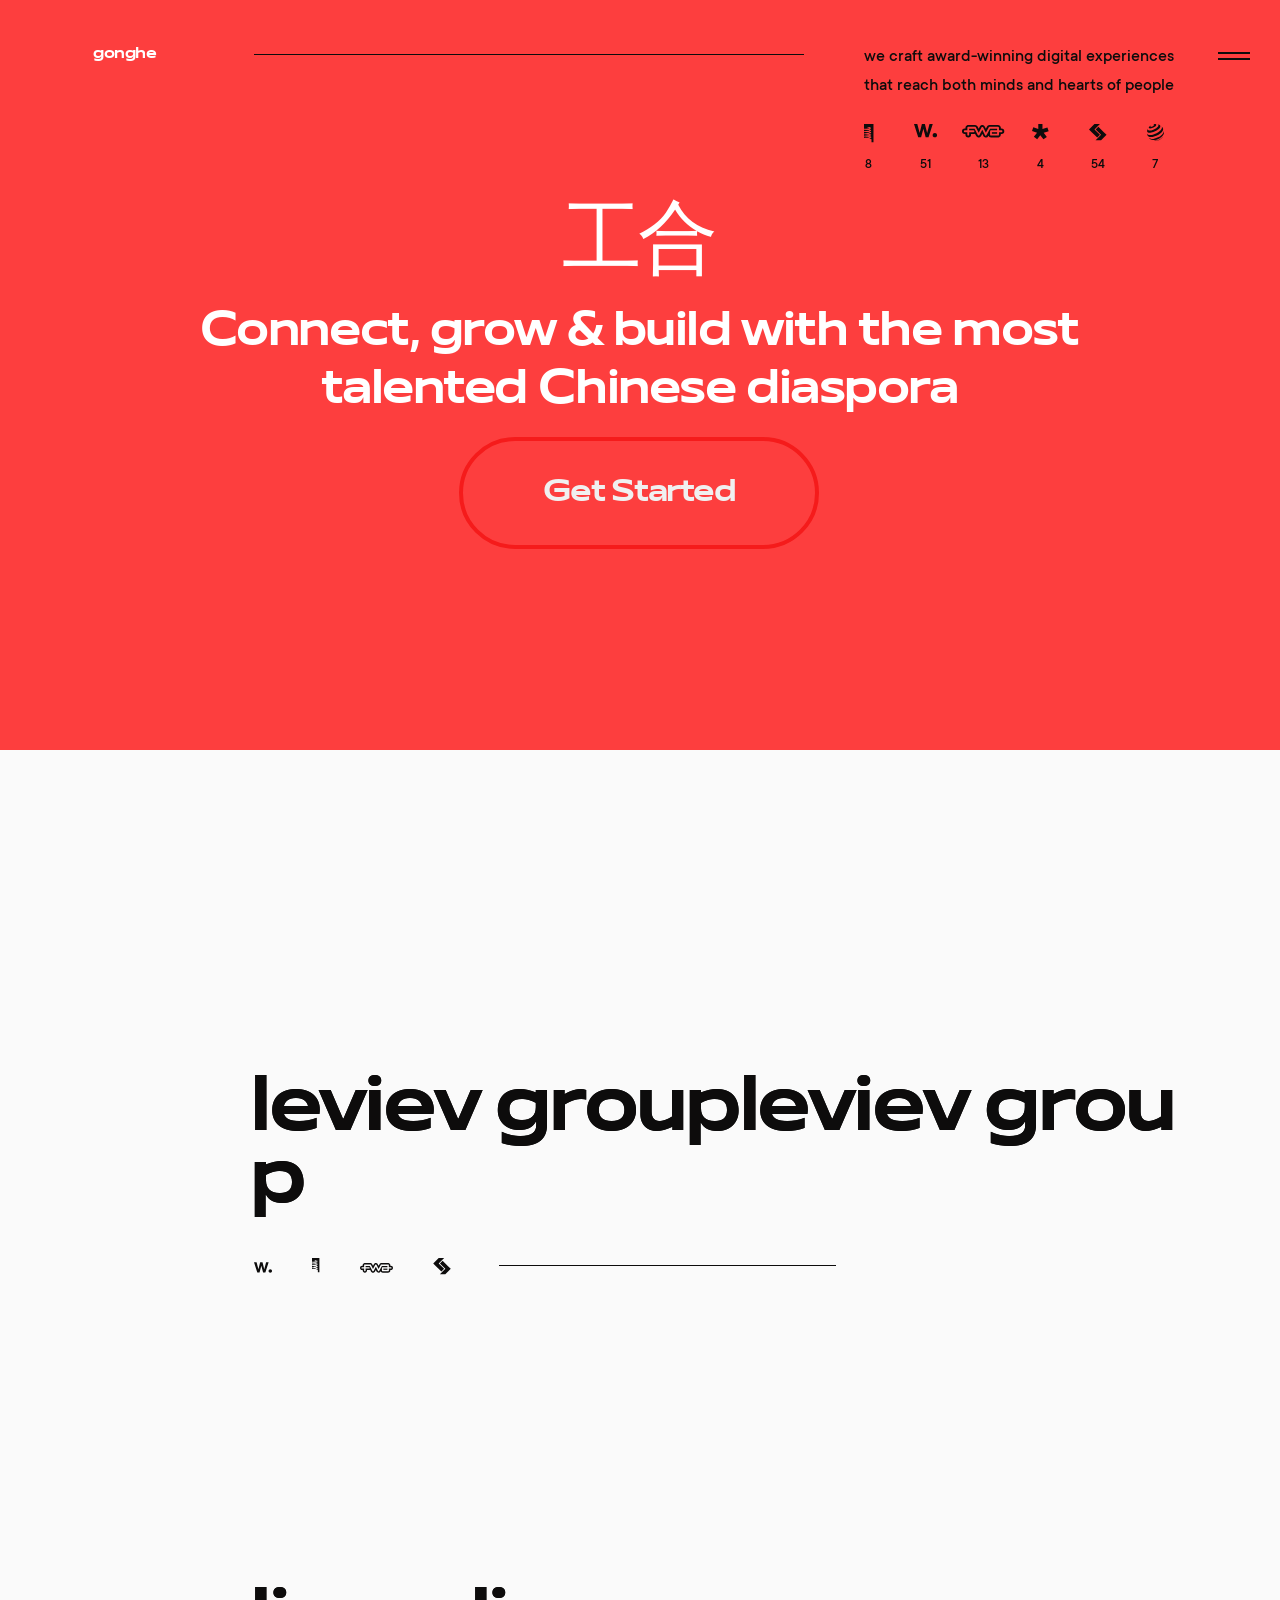
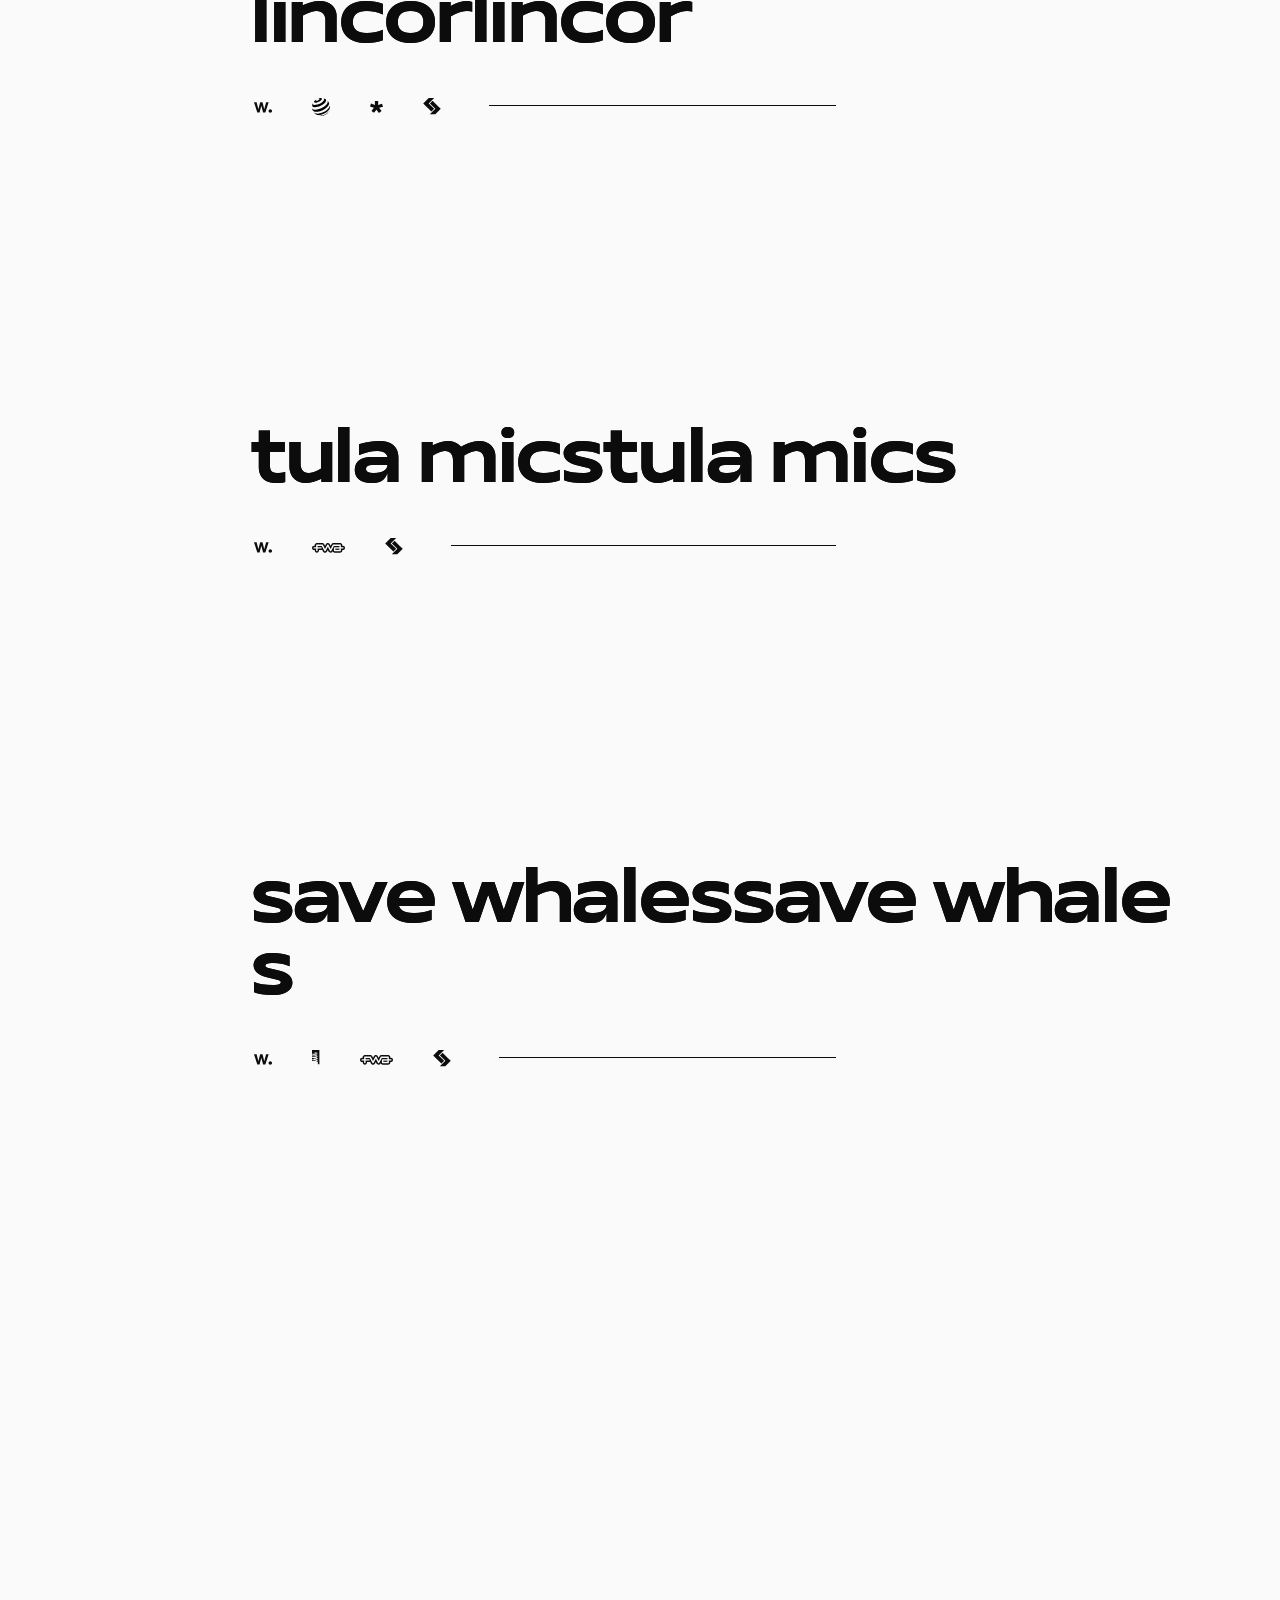
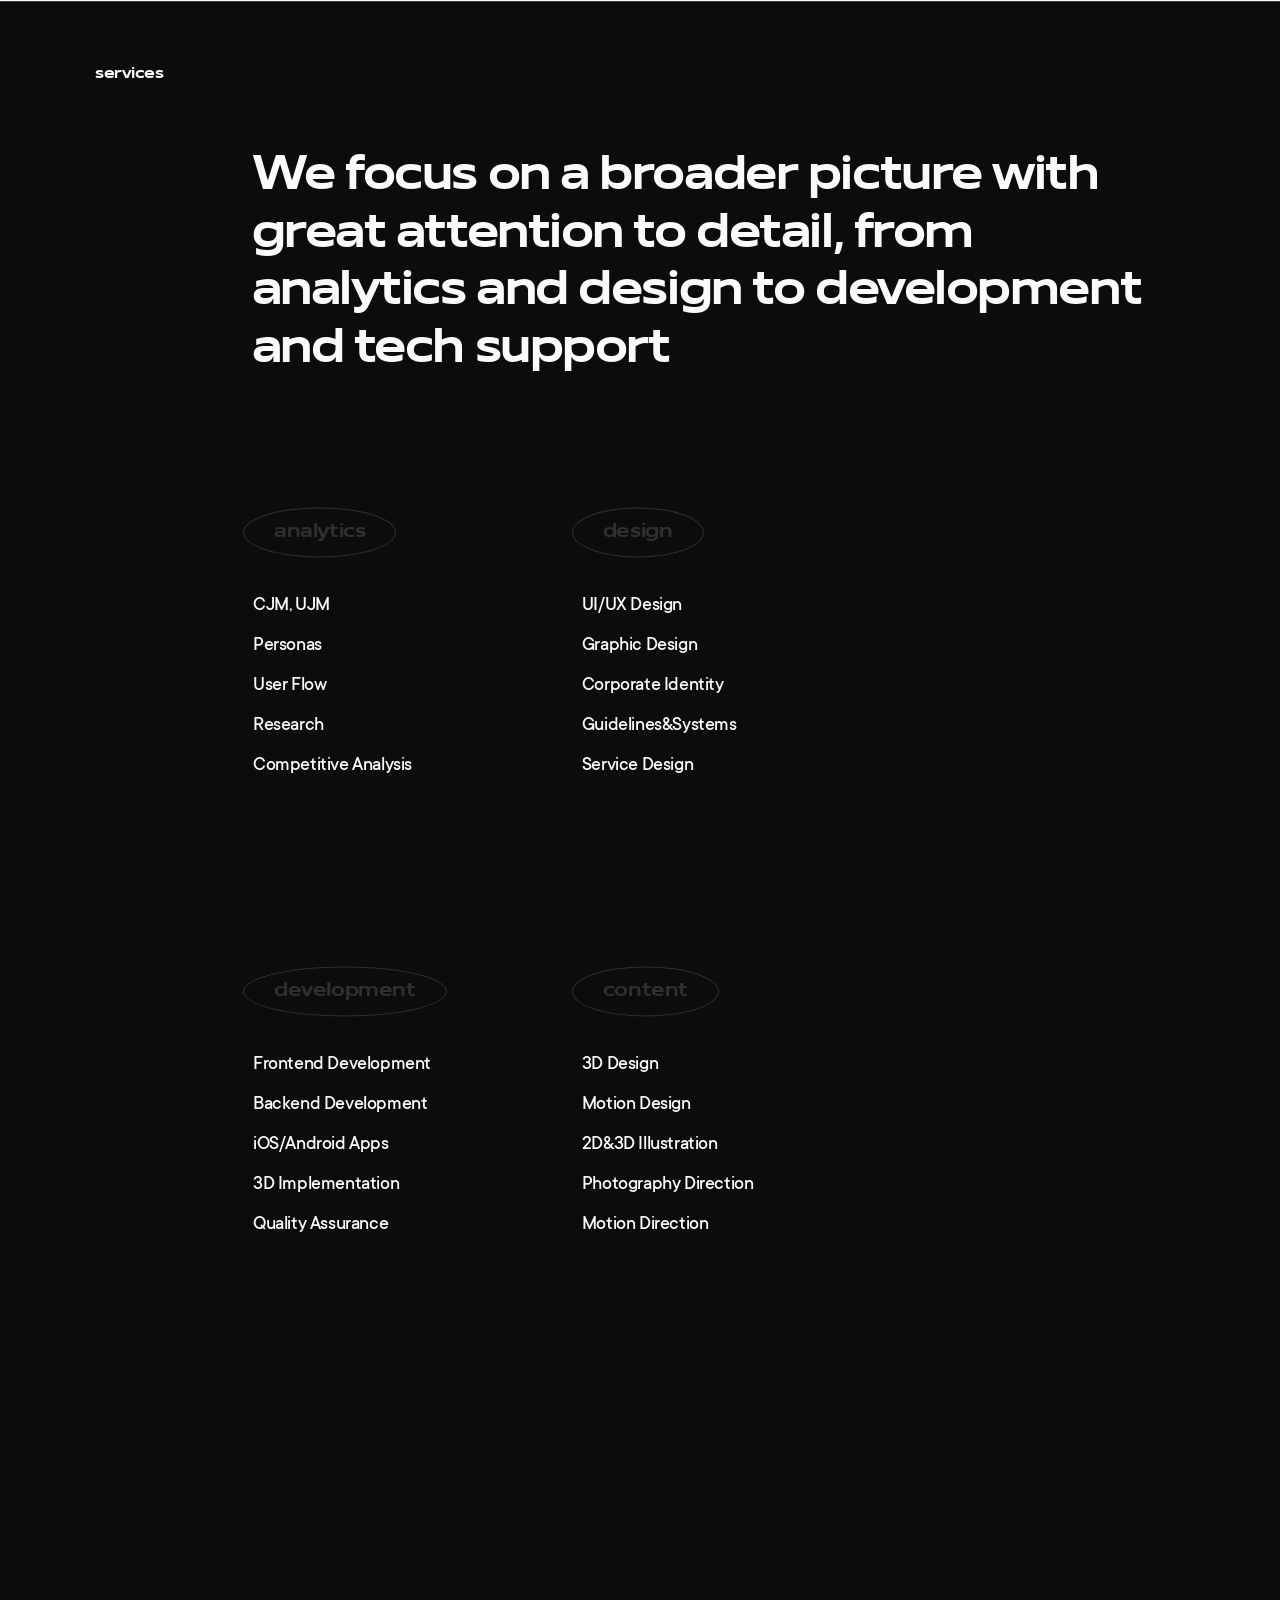
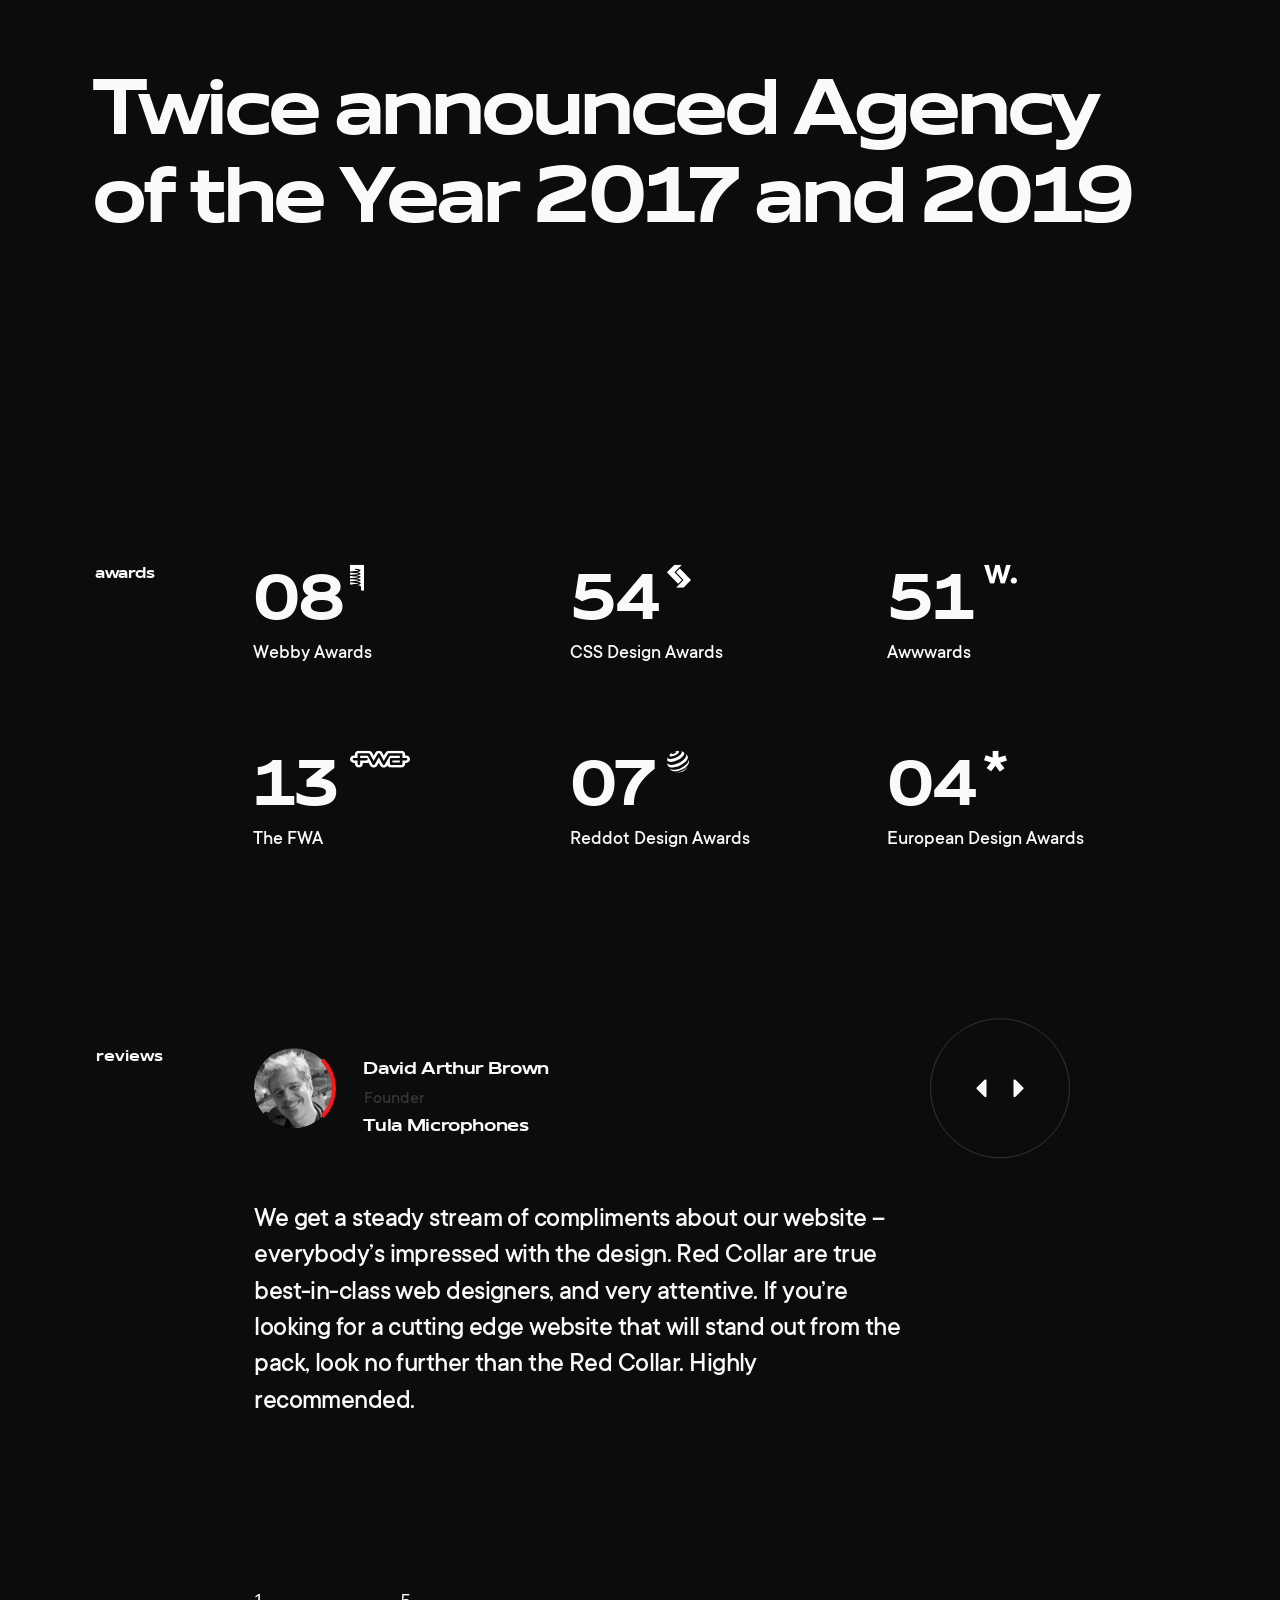
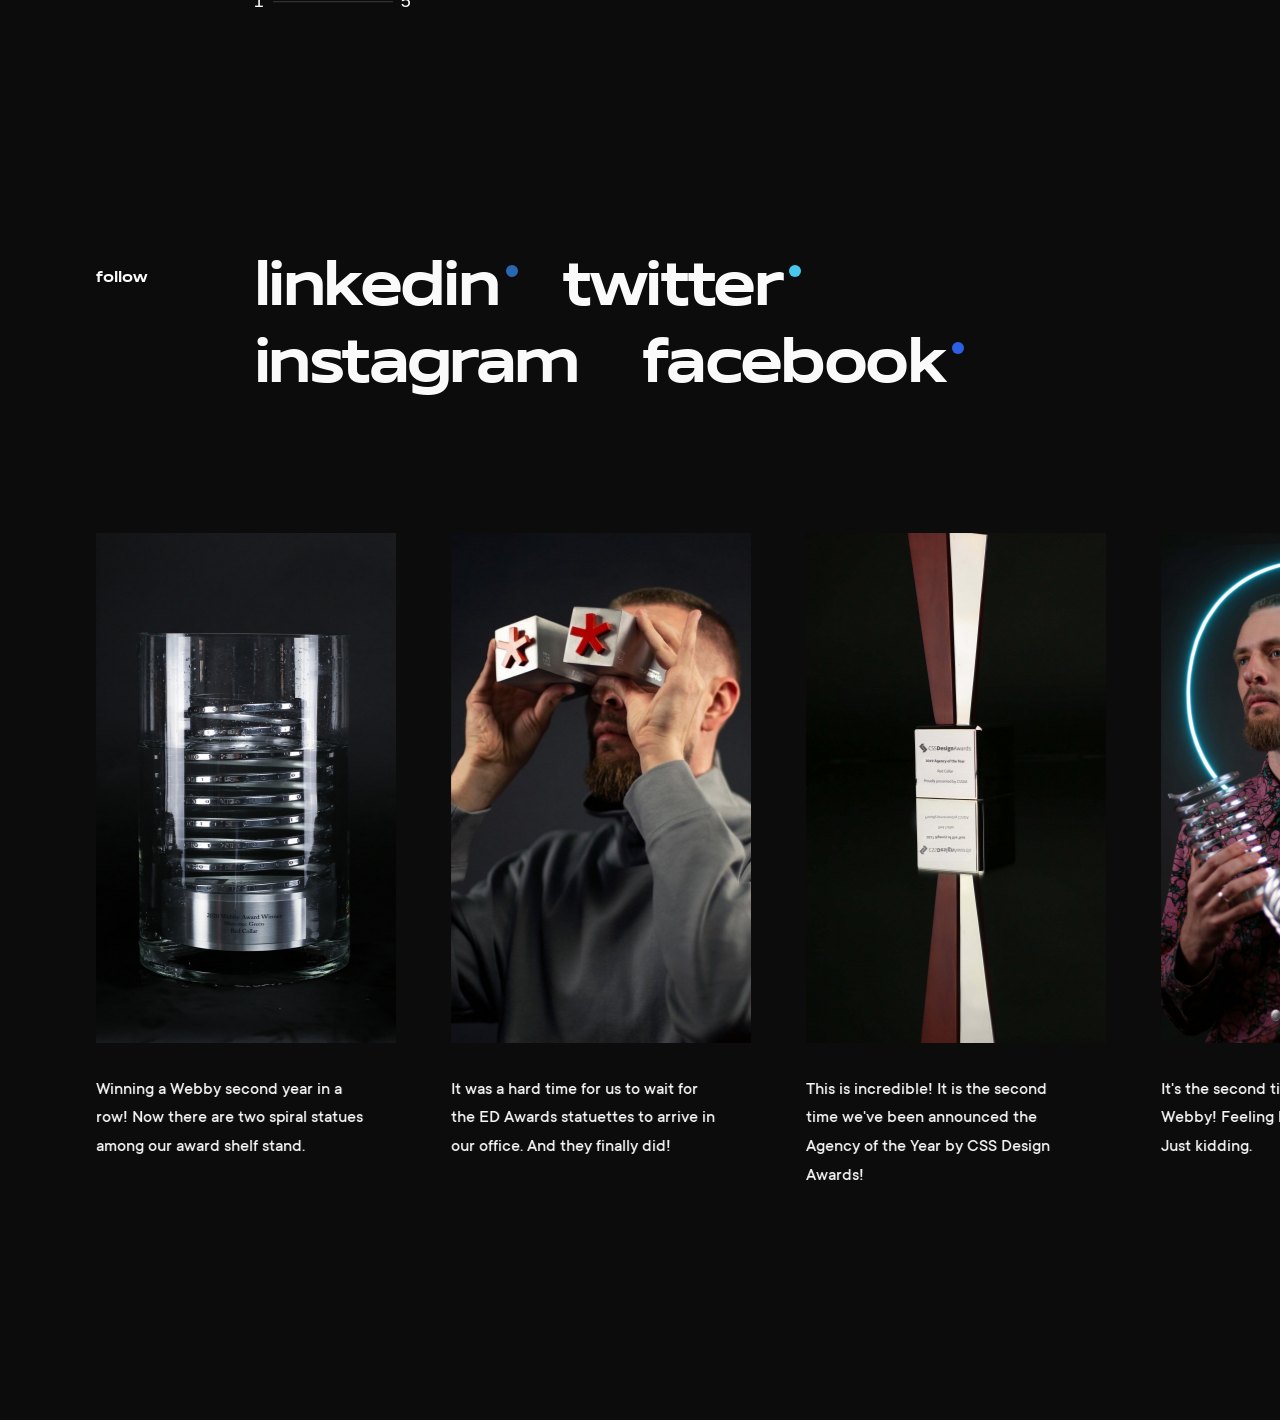
==== commit 46f8f6fa: "Initial formating and styling" ====
--- a/index.html
+++ b/index.html
@@ -7,7 +7,7 @@
     <meta name="theme-color" content="#E3FDFD" />
     <meta name="viewport" content="width=device-width, initial-scale=1" />
     <meta name="content-path" content="/static/" />
-    <title>Red Collar Digital Agency</title>
+    <title>GongHe DAO</title>
     <meta name="description" content="" />
     <meta property="og:locale" content="en_US" />
     <meta property="og:title" content="" />
@@ -1498,9 +1498,10 @@
             href="https://redcollar.co/"
             class="logo child-active exact-active active"
             aria-current="page"
+            style="color: white"
           >
             <span class="i"></span>
-            <span class="t">red collar</span>
+            <span class="t">gonghe</span>
           </a>
         </div>
       </header>
@@ -1519,7 +1520,7 @@
             is="section-component"
             class="home header-bottom vh-height"
             data-margin="150"
-            style="height: 588px"
+            style="height: 588px; background-color: #fd3e3e; text-align: center"
           >
             <div
               class="wrapper"
@@ -1529,11 +1530,16 @@
                 transition-delay: 0s, 0s;
                 transform: translateX(0px);
                 opacity: 1;
+                color: white;
+                display: flex;
+                flex-direction: column;
+                justify-content: center;
+                align-items: center;
               "
             >
-              <h1 class="h2 hd">
-                We&nbsp;create digital products that people want to&nbsp;return&nbsp;to
-              </h1>
+              <h1 style="margin-bottom: 1rem;">工合</h1>
+              <h2 style="margin-bottom: 1rem;">Connect, grow & build with the most talented Chinese diaspora</h1>
+              <button class="button-round" style="color: rgb(240, 240, 240)">Get Started</button>
             </div>
             <div
               class="dark-overlay"
@@ -3106,186 +3112,6 @@
           </div>
         </section>
 
-        <section
-          is="section-component"
-          class="contacts vh-height head-mask"
-          data-vh-mobile="true"
-          style="height: 444px"
-        >
-          <div class="index-contacts-mask"></div>
-          <div class="section-header">
-            <div
-              class="wrapper"
-              style="
-                transition-property: transform, opacity;
-                transition-duration: 1s, 0.6s;
-                transition-delay: 0s, 0s;
-                transform: translateX(0px);
-                opacity: 1;
-              "
-            >
-              <div class="t">contacts</div>
-            </div>
-          </div>
-          <div
-            class="wrapper flex"
-            style="
-              transition-property: transform, opacity;
-              transition-duration: 1s, 0.6s;
-              transition-delay: 0s, 0s;
-              transform: translateX(0px);
-              opacity: 1;
-            "
-          >
-            <div class="inner">
-              <div class="contacts-mail">
-                <div>email’s not dead</div>
-                <div>
-                  <a is="mail-link" href="mailto:hello@redcollar.co"
-                    >hello<strong>(a)</strong>redcollar.co</a
-                  >
-                </div>
-              </div>
-            </div>
-          </div>
-          <div
-            class="dark-overlay"
-            style="
-              transition: transform 0.45s cubic-bezier(0.165, 0.84, 0.44, 1) 0s,
-                transformOrigin 0.45s cubic-bezier(0.165, 0.84, 0.44, 1) 0s;
-              transform: scaleX(0);
-              transform-origin: right center;
-            "
-          ></div>
-        </section>
-
-        <footer is="footer-component" class="footer absolute">
-          <div
-            class="wrapper"
-            style="
-              transition-property: transform, opacity;
-              transition-duration: 1s, 0.6s;
-              transition-delay: 0s, 0s;
-              transform: translateX(0px);
-              opacity: 1;
-            "
-          >
-            <div class="contacts-block">
-              <div class="contacts-menu m-l">
-                <ul class="item">
-                  <li><a href="tel:+19294726676">+1 929 472 6676</a></li>
-                  <li><a href="mailto:hello@redcollar.co">hello@redcollar.co</a></li>
-                </ul>
-                <ul class="item">
-                  <li>315 W 36th St,</li>
-                  <li>New York, NY 10018, USA</li>
-                </ul>
-              </div>
-              <div class="social" role="menu">
-                <a
-                  class="animation-wave"
-                  href="https://www.linkedin.com/company/7595844"
-                  arial-label="Linkedin"
-                  role="menuitem"
-                  target="_blank"
-                  rel="noopener"
-                >
-                  <svg
-                    width="18"
-                    height="18"
-                    viewBox="0 0 18 18"
-                    fill="none"
-                    xmlns="http://www.w3.org/2000/svg"
-                  >
-                    <use xlink:href="#svg_linkedin" class="path"></use>
-                  </svg>
-                </a>
-                <a
-                  class="animation-wave"
-                  href="https://twitter.com/redcollars"
-                  arial-label="Twitter"
-                  role="menuitem"
-                  target="_blank"
-                  rel="noopener"
-                >
-                  <svg
-                    width="16"
-                    height="14"
-                    viewBox="0 0 16 14"
-                    fill="none"
-                    xmlns="http://www.w3.org/2000/svg"
-                  >
-                    <use xlink:href="#svg_twitter" class="path"></use>
-                  </svg>
-                </a>
-                <a
-                  class="animation-wave"
-                  href="https://www.behance.net/redcollar"
-                  arial-label="Behance"
-                  role="menuitem"
-                  target="_blank"
-                  rel="noopener"
-                >
-                  <svg
-                    width="18"
-                    height="12"
-                    viewBox="0 0 18 12"
-                    fill="none"
-                    xmlns="http://www.w3.org/2000/svg"
-                  >
-                    <use xlink:href="#svg_behance" class="path"></use>
-                  </svg>
-                </a>
-                <a
-                  class="animation-wave"
-                  href="https://www.instagram.com/redcollar.digital/"
-                  arial-label="Instagram"
-                  role="menuitem"
-                  target="_blank"
-                  rel="noopener"
-                >
-                  <svg
-                    width="16"
-                    height="16"
-                    viewBox="0 0 16 16"
-                    fill="none"
-                    xmlns="http://www.w3.org/2000/svg"
-                  >
-                    <use xlink:href="#svg_instagram" class="path"></use>
-                  </svg>
-                </a>
-                <a
-                  class="animation-wave"
-                  href="https://www.facebook.com/redcollar.digital"
-                  arial-label="Facebook"
-                  role="menuitem"
-                  target="_blank"
-                  rel="noopener"
-                >
-                  <svg
-                    width="8"
-                    height="16"
-                    viewBox="0 0 8 16"
-                    fill="none"
-                    xmlns="http://www.w3.org/2000/svg"
-                  >
-                    <use xlink:href="#svg_facebook" class="path"></use>
-                  </svg>
-                </a>
-              </div>
-            </div>
-          </div>
-          <div
-            class="dark-overlay"
-            style="
-              transition: transform 0.45s cubic-bezier(0.165, 0.84, 0.44, 1) 0s,
-                transformOrigin 0.45s cubic-bezier(0.165, 0.84, 0.44, 1) 0s;
-              transform: scaleX(0);
-              transform-origin: right center;
-            "
-          ></div>
-        </footer>
-
         <div class="header-in-main">
           <div class="wrapper">
             <div class="header-center">
@@ -3622,18 +3448,6 @@
             >
               <div class="wrapper">
                 <div class="contacts-block">
-                  <div class="contacts-menu m-l">
-                    <ul class="item">
-                      <li><a href="tel:+19294726676" tabindex="-1">+1 929 472 6676</a></li>
-                      <li>
-                        <a href="mailto:hello@redcollar.co" tabindex="-1">hello@redcollar.co</a>
-                      </li>
-                    </ul>
-                    <ul class="item">
-                      <li>315 W 36th St,</li>
-                      <li>New York, NY 10018, USA</li>
-                    </ul>
-                  </div>
                   <div class="social" role="menu">
                     <a
                       class="animation-wave"
--- a/880_home_files/styles.css
+++ b/880_home_files/styles.css
@@ -1 +1,6048 @@
-*{margin:0;padding:0;border:none;-webkit-overflow-scrolling:auto}li{list-style:none outside none}a{text-decoration:none}button::-moz-focus-inner{border:0}body,html{border:0;height:100%;width:100%;left:0;top:0}body{height:auto;min-height:100vh;-webkit-font-smoothing:antialiased;-moz-osx-font-smoothing:grayscale;-webkit-tap-highlight-color:transparent;scroll-behavior:smooth;text-rendering:optimizeSpeed}button{display:inline-block;background:none;list-style:none outside none;margin:0;padding:0;-webkit-touch-callout:none;user-select:none;text-align:left;-webkit-tap-highlight-color:rgba(0,0,0,0);cursor:pointer}input:-webkit-autofill,input:-webkit-autofill:active,input:-webkit-autofill:focus,input:-webkit-autofill:hover{transition:color 5000s ease-in-out 0s,background-color 5000s ease-in-out 0s;-webkit-text-fill-color:var(--black)!important}.dark input:-webkit-autofill,.dark input:-webkit-autofill:active,.dark input:-webkit-autofill:focus,.dark input:-webkit-autofill:hover{transition:color 5000s ease-in-out 0s,background-color 5000s ease-in-out 0s;-webkit-text-fill-color:var(--white)!important}input:required{box-shadow:none}input:invalid{box-shadow:0 0 0 transparent}button{border:none}@font-face{font-family:RedCollar;src:url(/static/fonts/Redcollar.woff2) format("woff2"),url(/static/fonts/Redcollar.woff) format("woff");font-weight:400;font-style:normal}@font-face{font-family:TTCommons;src:url(/static/fonts/TTCommons-Medium.woff2) format("woff2"),url(/static/fonts/TTCommons-Medium.woff) format("woff");font-weight:400;font-style:normal}:root{--red:#f51b1b;--black:#0d0c0c;--white:#fafafa;--grey:#666;--dark-grey:#343434;--transparent-white:hsla(0,0%,98%,0.24);--transparent-black:rgba(13,12,12,0.24);--ease-in:cubic-bezier(0.71,0,0.65,0.34);--ease-out:cubic-bezier(0.165,0.84,0.44,1);--ease-out-bounce:cubic-bezier(0.185,0.94,0.26,1.17);--ease-in-strong:cubic-bezier(0.83,0,0.865,0.195);--ease-out-strong:cubic-bezier(0,1,0.15,1);--ease:cubic-bezier(0.25,0.1,0.25,1);--sine:cubic-bezier(0.445,0.05,0.55,0.95);--bounce:cubic-bezier(0.655,0.66,0.185,1.265);--tablet:640px;--desktop:1000px}*{outline-color:var(--red);outline-style:solid;outline-width:0}.page-wrapper.outline :focus{outline-width:2px}body{position:relative;background:var(--white);font-family:TTCommons,sans-serif;outline-color:var(--red)!important;color:var(--black)}body.prevent-scroll{position:fixed;top:0;left:0;width:100%;height:100%;overflow:hidden}::selection{background:var(--red);color:var(--white);-webkit-text-fill-color:var(--white);text-fill-color:var(--white)}::-moz-selection{background:var(--red);color:var(--white);-webkit-text-fill-color:var(--white);text-fill-color:var(--white)}.svg-defs{display:none}main{position:relative;z-index:2}.prevent-scroll main:after{width:15px;background:var(--black);right:-15px;top:0;bottom:0;content:"";position:absolute}@media screen and (min-width:1000px){.m-l{margin-left:14.5%}.m-r{margin-right:14.5%}}.m-t-10{margin-top:10px}.m-t-15{margin-top:15px}@media screen and (min-width:1000px){.p-t-64{padding-top:64px}}p{font-size:18px;line-height:160%}a{color:var(--black)}.dark a{color:var(--white)}.h1,h1{font-family:RedCollar,sans-serif;font-size:38px;line-height:1.1;letter-spacing:-.05em;font-weight:400;margin-left:-.05em}.h1.lh-09,h1.lh-09{line-height:.9}.h1.centered,h1.centered{text-align:center;width:100%}.h1 .letter,.h1 .secondry-letter,h1 .letter,h1 .secondry-letter{letter-spacing:-.05em}.h1 sup,h1 sup{position:absolute;font-family:Redcollar,sans-serif;font-style:normal;font-weight:400;font-size:16px;line-height:140%;letter-spacing:-.02em;margin-left:-.02em;color:var(--red);top:0;white-space:nowrap}@media screen and (min-width:640px){.h1,h1{font-size:90px}.h1 sup,h1 sup{top:7px}}@media screen and (min-width:1000px){.h1,h1{font-size:100px}.h1 sup,h1 sup{top:7px}}@media screen and (min-width:1400px){.h1,h1{font-size:130px}.h1 sup,h1 sup{top:13px}}.h2,h2{font-family:RedCollar,sans-serif;font-size:28px;line-height:120%;letter-spacing:-.03em;font-weight:400;margin-left:-.04em}.h2 sup,h2 sup{position:relative;font-family:Redcollar,sans-serif;font-style:normal;font-weight:400;font-size:14px;line-height:140%;letter-spacing:-.02em;color:var(--red);top:0;margin-left:.2em}.h2 sup.black,h2 sup.black{color:var(--black)}@media screen and (min-width:640px){.h2 sup,h2 sup{font-size:14px;top:-8px}}@media screen and (min-width:1000px){.h2 sup,h2 sup{font-size:16px;top:-15px}}.h2 .letter,.h2 .secondry-letter,h2 .letter,h2 .secondry-letter{letter-spacing:-.04em}a.h2{line-height:120%}@media screen and (min-width:640px){.h2,h2{font-size:42px}}@media screen and (min-width:1000px){.h2,h2{font-size:64px}}.h3,h3{font-family:RedCollar,sans-serif;font-size:16px;line-height:100%;margin-left:-.02em;font-weight:400}.h3,.h3 .letter,.h3 .secondry-letter,h3,h3 .letter,h3 .secondry-letter{letter-spacing:-.02em}@media screen and (min-width:640px){.h3,h3{font-size:20px}}@media screen and (min-width:1000px){.h3,h3{font-size:26px}}.h3.circle,h3.circle{font-size:20px;margin-bottom:25px}.h3.circle span,h3.circle span{display:inline-block;padding:14px 30px;font-size:20px;border-radius:50%;margin-left:-10px;opacity:.4;color:inherit;border:1px solid;border-color:inherit}.h3.circle.grey span,h3.circle.grey span{color:var(--grey);border-color:var(--grey)}@media screen and (min-width:1000px){.h3.circle,h3.circle{font-size:20px;margin-bottom:25px}}.h3 sup,h3 sup{position:relative;top:0;font-size:12px;line-height:100%;letter-spacing:-.02em;margin-left:-.02em}@media screen and (min-width:640px){.h3 sup,h3 sup{top:-5px;font-size:16px}}@media screen and (min-width:1000px){.h3 sup,h3 sup{top:-14px;font-size:16px}}.h4,h4{font-family:RedCollar,sans-serif;font-size:20px;line-height:100%;margin-left:-.02em;font-weight:400}.h4,.h4 .letter,.h4 .secondry-letter,h4,h4 .letter,h4 .secondry-letter{letter-spacing:-.02em}@media screen and (min-width:640px){.h4,h4{font-size:20px}}.h5,h5{font-family:RedCollar,sans-serif;font-size:18px;line-height:100%;margin-left:-.02em;font-weight:400;letter-spacing:-.02em}@media screen and (min-width:1000px){.h5,h5{font-size:20px}}.h6,h6{font-family:RedCollar,sans-serif;line-height:100%;font-size:14px;margin-left:-.02em;font-weight:400;letter-spacing:-.02em}ul>li{font-size:18px;line-height:200%}.ul{margin-top:40px}.ul>li{font-size:20px;line-height:160%;position:relative;padding-left:20px;margin-bottom:35px}.ul>li:last-child{margin-bottom:0}.ul>li:before{content:"";display:block;width:6px;height:6px;border-radius:50%;background:var(--red);position:absolute;top:13px;left:0}h1>a,h2>a,h3>a,h4>a,h5>a,h6>a{color:var(--black)}.grey{color:var(--grey)}.dark{color:var(--white)}.appear-default{transform:translateY(calc(50px + 10%));opacity:0}.appear-default.triggered-once{transform:translateY(0) scaleY(1);opacity:1;transition:all var(--ease-out) 1s;transition-property:transform,opacity}.animation-letters .letter,.animation-letters .secondry-letter{display:inline-block;transform-origin:50% 50% -38px;transform-style:preserve-3d;backface-visibility:visible}.animation-letters .letters-secondry{position:absolute;display:block;top:0;width:100%;height:100%;pointer-events:none;transform-style:preserve-3d}.animation-wave{position:relative}.animation-wave:before{left:0;top:0;bottom:0;right:0;border-radius:50%;box-shadow:0 0 0 -2px var(--red);opacity:.5;transition:transform 0s ease,opacity 0s ease,box-shadow 0s ease}.animation-wave:after,.animation-wave:before{content:"";position:absolute;transform:scale(.8)}.animation-wave:after{left:1px;top:1px;bottom:1px;right:1px;border-radius:50%;border:1px solid var(--red);opacity:0;transition:transform .6s ease-in,opacity .6s ease-in}.animation-wave:hover:before{box-shadow:0 0 20px 0 var(--red);opacity:0;transform:scale(1.4);transition:transform .8s ease-out,opacity .7s ease-out,box-shadow .7s ease}.animation-wave:hover:after{opacity:.6;transform:scale(1);transition:transform .3s ease-out,opacity .3s ease-out}.animation-letters{display:block;position:relative;transform:translateZ(0);perspective:100vh;perspective-origin:50% 50%;contain:layout}.configurator{position:fixed;z-index:10000;padding:100px 50px}.configurator .t{color:var(--black);font-size:16px;text-transform:uppercase}.configurator label{display:block;margin-bottom:20px}.configurator .file-input input{margin-right:0;width:150px}.configurator .text-input input{width:100px;background:none;border-bottom:1px solid var(--grey);margin-right:30px;color:var(--black);font-size:16px}smooth-scroll{position:relative;z-index:2;display:block;width:100%;overflow:hidden}.smooth-scroll-outer .page-wrapper.scroll-container{overflow:auto}section{position:relative;padding-top:60px;padding-bottom:60px}section .wrapper>:first-child{margin-top:0!important}section .wrapper>.section-block:last-child,section .wrapper>:last-child{margin-bottom:0!important}@media screen and (min-width:640px){section{padding-top:64px;padding-bottom:230px}}section.dark{background:var(--black)}section.white{background:#fff}section.white-native{background:var(--white)}.stage-background-active section.dark-section,.stage-background-active section.dark-webgl{background:transparent;transition:background .4s ease .4s}smooth-scroll section.dark-native:before{content:"";position:absolute;left:0;right:-100%;height:1px;background:var(--black);bottom:-1px}section .dark-overlay{position:absolute;left:0;right:-15px;bottom:-1px;top:-1px;transform:scaleX(0);transform-origin:right center;z-index:10;background:var(--black)}section .section-stage{position:absolute;left:0;top:0;bottom:0;right:0}section .wrapper>.middle-text{margin-bottom:60px}@media screen and (min-width:640px){section .wrapper>.middle-text{margin-top:128px;margin-bottom:128px}}section .wrapper>.container{margin-bottom:60px}@media screen and (min-width:640px){section .wrapper>.container{margin-bottom:128px}}section .section-block{margin-top:120px;margin-bottom:120px}@media screen and (min-width:640px){section .section-block{margin-top:192px;margin-bottom:192px}}section .carousel-outer{margin-top:60px;margin-bottom:60px}@media screen and (min-width:640px){section .carousel-outer{margin-top:128px;margin-bottom:128px}}@media screen and (min-width:1000px){section .section-block .section-header+.section-block-content>.h2:first-child,section .section-block .section-header+.section-block-content>h2:first-child,section .section-header+.wrapper>.h2:first-child,section .section-header+.wrapper>h2:first-child{margin-top:-18px!important}section .section-block .section-header+.section-block-content>.h2.p-t-64:first-child,section .section-block .section-header+.section-block-content>h2.p-t-64:first-child,section .section-header+.wrapper>.h2.p-t-64:first-child,section .section-header+.wrapper>h2.p-t-64:first-child{margin-top:0!important;padding-top:84px}section .section-block .section-header+.section-block-content>.h1:first-child,section .section-block .section-header+.section-block-content>h1:first-child,section .section-header+.wrapper>.h1:first-child,section .section-header+.wrapper>h1:first-child{margin-top:-26px!important}section .section-block .section-header+.section-block-content>.h1.lh-09:first-child,section .section-block .section-header+.section-block-content>h1.lh-09:first-child,section .section-header+.wrapper>.h1.lh-09:first-child,section .section-header+.wrapper>h1.lh-09:first-child{margin-top:-16px!important}}@media screen and (min-width:1400px){section .section-block .section-header+.section-block-content>.h1:first-child,section .section-block .section-header+.section-block-content>h1:first-child,section .section-header+.wrapper>.h1:first-child,section .section-header+.wrapper>h1:first-child{margin-top:-38px!important}section .section-block .section-header+.section-block-content>.h1.lh-09:first-child,section .section-block .section-header+.section-block-content>h1.lh-09:first-child,section .section-header+.wrapper>.h1.lh-09:first-child,section .section-header+.wrapper>h1.lh-09:first-child{margin-top:-26px!important}}#main-smooth-scroll[data-animation=section] section{will-change:transform}.section-header{margin-bottom:64px;padding-top:0;font-family:RedCollar,sans-serif;pointer-events:none}@media screen and (min-width:1000px){.section-header{margin-bottom:0;padding-top:0;position:absolute;top:64px;right:0;left:0;font-family:RedCollar,sans-serif;pointer-events:none}}.section-header .t{pointer-events:auto;display:inline-block;font-size:16px;margin-top:0!important;margin-bottom:0!important}.section-block{position:relative}.section-block:before{content:"";display:table;clear:both}.section-block>.section-block-content:first-of-type>:first-child{margin-top:0!important}.section-block>.section-block-content:last-of-type>:last-child{margin-bottom:0!important}@media screen and (min-width:1000px){.section-block .section-header{top:0}}.section-bg-video{padding-top:0;padding-bottom:0;min-height:950px}.section-bg-video .content{position:absolute;top:0;left:0;height:100%;box-sizing:border-box}.section-bg-video .section-header{padding-top:60px}.section-bg-video video{object-fit:cover;width:100vw;height:100%}@media screen and (min-width:640px){.section-bg-video .section-header{padding-top:64px}}@media screen and (min-width:1000px){.section-bg-video .section-header{padding-top:0}}.wrapper{position:relative;margin-left:7.5%;margin-right:7.5%;width:85%;box-sizing:border-box}.wrapper.full-width{margin-left:0!important;margin-right:0!important;width:100%!important}@media screen and (min-width:640px){.wrapper{position:relative;margin-left:7.5%;margin-right:7.5%;width:85%}}@media screen and (min-width:1000px){.wrapper.m-l{padding-left:12.3%}.wrapper.m-r{padding-right:12.3%}}.container{display:grid;grid-template-columns:repeat(1,minmax(0,1fr))}.container.col-3 .col.empty{display:none}.container{grid-gap:64px 20px}.container .col{width:100%;position:relative}@media screen and (min-width:640px){.container.col-2{grid-template-columns:repeat(2,minmax(0,1fr));grid-gap:192px 56px}.container.col-2 .width-2{grid-column-start:1;grid-column-end:3}.container.col-aside{grid-template-columns:2fr 1fr}}@media screen and (min-width:400px){.container.col-3{grid-template-columns:repeat(2,minmax(0,1fr))}}@media screen and (min-width:640px){.container.col-3{grid-gap:192px 56px;grid-template-columns:repeat(2,minmax(0,1fr))}}@media screen and (min-width:1000px){.container.col-3{grid-gap:192px 56px;grid-template-columns:repeat(3,minmax(0,1fr))}.container.col-3 .col.empty{display:block}}.container-list .container{padding-bottom:70px;border-bottom:1px solid var(--grey);margin-bottom:50px}.container-list .container:last-child{margin-bottom:0;padding-bottom:0;border-bottom:none}.container-projects{display:grid;grid-template-columns:repeat(1,minmax(0,1fr));grid-gap:64px 56px}@media screen and (min-width:640px){.container-projects{grid-gap:192px 56px}}.container-projects .project-reel{position:relative}.container-projects .stage{position:absolute;left:-10%;right:-10%;height:auto;top:-10%;bottom:-10%;width:auto}@media screen and (min-width:1000px){.container-projects{grid-template-columns:repeat(2,minmax(0,1fr))}.container-projects .col.width-2{grid-column-start:1;grid-column-end:3}}@media screen and (min-width:1400px){.container-projects{grid-template-columns:repeat(3,minmax(0,1fr))}.container-projects .col.width-2{grid-column-start:1;grid-column-end:4}}.container-posts{margin-bottom:60px}@media screen and (min-width:640px){.container-posts{margin-bottom:196px}}.container.container-posts{display:grid;grid-template-columns:repeat(1,minmax(0,1fr));grid-gap:64px 56px!important}@media screen and (min-width:640px){.container.container-posts{grid-gap:192px 56px}}@media screen and (min-width:1000px){.container.container-posts{grid-template-columns:repeat(2,minmax(0,1fr))}}@media screen and (min-width:1600px){.container.container-posts{grid-template-columns:repeat(3,minmax(0,1fr))}}.container-awards{grid-template-columns:repeat(2,minmax(0,1fr));row-gap:60px}.container-awards .col:nth-last-of-type(-n+3){display:none}.container-awards .number{font-family:Redcollar,sans-serif;font-size:64px;font-style:normal;font-weight:400;line-height:120%;letter-spacing:-.04em}.container-awards svg{position:absolute;left:97px;top:0}.container-awards span{font-style:normal;font-weight:500;font-size:20px;line-height:100%}@media screen and (min-width:640px){.container-awards{grid-template-columns:repeat(3,minmax(0,1fr));row-gap:88px}.container-awards .col:nth-last-of-type(-n+3){display:block}}.container-ratings{grid-template-columns:repeat(1,minmax(0,1fr));row-gap:45px;margin-top:104px}.container-ratings .col,.container-ratings .col:nth-last-of-type(-n+2){display:flex}.container-ratings .col p{max-width:262px}.container-ratings .col .h4{margin-left:40px;font-size:18px}.container-ratings .col .number{font-family:Redcollar,sans-serif;font-style:normal;font-weight:400;font-size:130px;line-height:90%;letter-spacing:-.04em;margin-right:30px}.container-ratings .col .name{display:flex;align-items:baseline;margin-bottom:19px;position:relative}.container-ratings .col .name .svg-absolute{position:absolute;top:-15px;left:0}.container-ratings .col:first-child .number~div:last-child,.container-ratings .col:nth-child(2) .number~div:last-child{margin-top:10px}@media screen and (min-width:640px){.container-ratings .col:nth-last-of-type(-n+2){display:flex}}@media screen and (min-width:800px){.container-ratings{grid-template-columns:repeat(2,minmax(0,1fr));row-gap:140px;margin-top:133px}p.margin-10{margin-top:-10px}}.text>:first-child{margin-top:0!important}.text>:last-child{margin-bottom:0!important}.text>p{margin-top:30px;margin-bottom:30px;margin-right:10%}.text.text-big>p{margin-top:36px;margin-bottom:36px}.text>ol,.text>ul{margin-top:60px;margin-bottom:50px}.text>.h1+ol,.text>.h1+ul,.text>.h2+ol,.text>.h2+ul,.text>.h3+ol,.text>.h3+ul,.text>.h4+ol,.text>.h4+ul,.text>h1+ol,.text>h1+ul,.text>h2+ol,.text>h2+ul,.text>h3+ol,.text>h3+ul,.text>h4+ol,.text>h4+ul{margin-top:0}.text>.h1,.text>h1{margin-top:128px;margin-bottom:64px}.text>.h2,.text>h2{margin-top:100px;margin-bottom:50px}.text>.h3,.text>h3{margin-top:64px;margin-bottom:32px}.text>.h4,.text>.h5,.text>.h6,.text>h4,.text>h5,.text>h6{margin-top:32px;margin-bottom:32px}.text>ol li,.text>ul li{margin-bottom:20px;margin-right:10%}.text>ol li>.h4,.text>ol li>h4,.text>ul li>.h4,.text>ul li>h4{font-family:TTCommons,sans-serif}.text>ol li:last-child,.text>ul li:last-child{margin-bottom:0}.text>ol li>:first-child,.text>ul li>:first-child{margin-top:0!important}.text>ol li>:last-child,.text>ul li>:last-child{margin-bottom:0!important}.text>.btn-wrapper{margin-top:30px;margin-bottom:30px}.text-case>.h5,.text-case>h5{margin-bottom:13px}.text-case-smalls>p:not(:last-child){margin-bottom:30px}.text-case-doing>p{line-height:200%}.text-big p{font-size:24px;letter-spacing:-.02em;margin-left:.02em;line-height:1.3;max-width:85%}@media screen and (min-width:640px){.text-big p{font-size:28px;line-height:1.3;letter-spacing:-.02em;margin-left:.02em}}@media screen and (min-width:800px){.text-big p{max-width:100%}}@media screen and (min-width:1215px){.text-big p{max-width:90%}}@media screen and (min-width:1600px){.text-big p{max-width:85%}}@media screen and (min-width:1900px){.text-big p{max-width:80%}}.header-in-main,header{position:fixed;top:0;left:0;right:0;z-index:100;color:var(--black);transition:color .2s ease 0s;pointer-events:none;opacity:0}.header-in-main a,header a,header button{pointer-events:auto}.load-complete-once header,.load-complete-once main .header-in-main{opacity:1;transition:opacity 1s ease,color .2s ease 0s}header.dark,header.dark+main .header-in-main{color:var(--white)}header .logo{position:absolute;left:0;top:15px;height:45px;line-height:45px;padding-left:47px;padding-right:10px;margin-left:-12px;font-family:RedCollar,sans-serif;color:inherit;pointer-events:auto}header .logo.active{cursor:default}@media screen and (min-width:1000px){header .logo{top:32px;margin-left:-50px}}header .logo .i{position:absolute;width:30px;height:14px;left:10px;top:15px;background:url(/static/images/logo.svg);transition:transform .6s ease-in .15s}header .logo .t{display:inline-block;letter-spacing:-.03em}header .header-center,main .header-center{position:absolute;top:0;left:0;right:0;display:none}@media screen and (min-width:1000px){header .header-center,main .header-center{left:14.5%;right:0;display:block}header.hide-logo .logo .i{transform:translate(-10px)}}@media screen and (min-width:1400px){header.hide-logo .logo .i{transform:translate(-25px)}}@media screen and (min-width:1600px){header.hide-logo .logo .i{transform:translate(-40px)}}header .header-center,header .logo .t,main .header-center{transition:transform .6s var(--ease-out) 1s,opacity .6s var(--ease-out) 1s}header.hide-logo .logo .t,header.slim+main .header-center,header.slim .header-center{transform:translateY(-10px);opacity:0;transition:all .15s var(--ease-in)}.header-in-main .line,header .line{position:absolute;top:54px;left:0;right:calc(35% + 100px);height:1px;background:var(--black);display:none}header.dark+main .header-in-main .line,header.dark .line{background:var(--white)}@media screen and (min-width:1000px){.header-in-main .line,header .line{display:block;right:380px}}.header-in-main .rewards,header .rewards{position:absolute;right:0;top:75px;width:100%}@media screen and (min-width:1000px){.header-in-main .rewards,header .rewards{width:35%;top:42px;width:320px}}header.slim+main .header-in-main .rewards a,header.slim .rewards a{pointer-events:none}header .menu-btn{position:absolute;right:calc(6.5% - 7px);top:15px;z-index:10}@media screen and (min-width:1000px){header .menu-btn{top:34px;right:calc(-22px + 3.5%)}}.home.vh-height{padding:0;height:calc(100vh - 150px);min-height:450px}.home.vh-height.full-height{height:100vh}@media screen and (min-width:640px){.home.vh-height{min-height:750px}}.home.home-small{padding-top:120px;padding-bottom:60px}@media screen and (min-width:640px){.home.home-small{padding-top:196px;padding-bottom:64px}}.home.home-medium{padding-top:120px;padding-bottom:60px}.home.home-medium .hd{max-width:950px}@media screen and (min-width:640px){.home.home-medium{padding-top:294px;padding-bottom:64px}}.home .wrapper{height:100%}.home.centered .wrapper{display:flex;align-items:center;justify-content:flex-start}.home.header-bottom .hd{position:absolute;left:0;bottom:60px;max-width:950px}@media screen and (min-width:640px){.home.header-bottom .hd{bottom:128px}}.home .hd{opacity:0;transform:translateY(50px)}.home .stage{position:absolute;left:0;top:0;bottom:0;right:0;pointer-events:none}.load-complete-timedout .home .hd{transition:none}.load-complete-once .home .hd{opacity:1;transform:translateY(0);transition:all 1.3s var(--ease-out)}.home-awards .slider-container{width:100%}.home-awards .slider-controls{position:absolute;top:0;bottom:0;left:-40px;margin:auto;z-index:2;opacity:0;display:none}@media screen and (min-width:1000px){.home-awards .slider-controls{display:block}}.load-complete-once .home-awards .slider-controls{opacity:1;transition:opacity 1.5s ease .6s}.home-awards .slider{display:block;height:130px;margin-top:auto;margin-bottom:auto!important;user-select:none;z-index:0}.home-awards .slider p{position:absolute;right:0;top:calc(100% + 56px);max-width:300px}.home-awards .slider{opacity:0}.load-complete-once .home-awards .slider{opacity:1;transition:opacity 1.5s ease .6s}@media screen and (max-width:999px){.home-awards .wrapper{margin-left:0;margin-right:0;width:100%}.home-awards .slide{padding-left:7.5%;padding-right:7.5%}.home-awards .slider p{right:7.5%}}.home-294{padding-top:0;padding-bottom:0}.home-294.header-bottom .hd{position:static;width:100%}@media screen and (min-width:640px){.home-294.header-bottom .hd{bottom:128px;max-width:80%}}@media screen and (min-width:960px){.home-294.header-bottom .hd{position:absolute;left:0;top:294px;bottom:119px;max-width:65%}}.load-complete-once .home-294 .hd{opacity:1;transform:translateY(0);transition:all 1.3s var(--ease-out)}.load-complete-timedout .home-294 .hd{transition:none}.home-294.vh-height{height:calc(100vh - 150px);min-height:450px}.home-294.vh-height.full-height{height:100vh}.home-294.vh-height{min-height:750px}.home-career.hd{width:100%}@media screen and (min-width:800px){.home-career .hd{width:70%}}.home-vacancy .link-arrow{position:absolute;top:116px;left:0;padding-left:24px}.home-vacancy .link-arrow svg{position:absolute;left:0;margin:0;transform:rotate(180deg)}.home-vacancy .text-big{margin-top:37px}.home-vacancy .hd{width:100%}@media screen and (min-width:800px){.home-vacancy .hd{width:70%}.home-vacancy .text-big{margin-top:37px}}.home-404,.home-404.vh-height{min-height:750px}.home-404 .wrapper{height:100%}.home-404 .hd{position:absolute;width:100%;top:294px}.home-404 .button-fill-form{display:flex;position:absolute;bottom:128px;right:0}@media screen and (min-width:800px){.home-404 .hd{width:70%}}@media screen and (min-width:850px){.home-404 .button-fill-form{top:440px}}@media screen and (min-width:1000px){.home-404 .button-fill-form{top:455px}}.showreel{position:relative;height:100vh;z-index:1;opacity:1;padding-top:60px!important;padding-bottom:60px!important}.no-touch-device .showreel{transform:translateY(150px)}@media screen and (min-width:1000px){.showreel{padding-top:64px!important;padding-bottom:64px!important}}.showreel .wrapper{height:100%;position:relative}.showreel-note{position:relative;font-family:RedCollar,sans-serif}@media screen and (min-width:1000px){.showreel-note:before{content:"";position:absolute;left:-24px;top:6px;width:8px;height:8px;border-radius:50%;background:var(--red)}}.showreel-note span{display:block}.showreel-note .y{font-size:14px;margin-top:5px}.showreel .section-header{position:absolute;width:100%;left:0}.showreel .play{position:absolute!important;width:80vh;height:80vh;border-radius:50%;left:0;top:0;bottom:0;right:0;margin:auto;text-align:center;background:none}@media screen and (orientation:portrait){.showreel .play{width:80vw;height:80vw}}@media screen and (min-width:640px) and (orientation:portrait){.showreel .play{width:60vw;height:60vw}}@media screen and (min-width:640px) and (orientation:landscape){.showreel .play{width:60vh;height:60vh}}.showreel .play .circle{position:absolute;left:0;top:0;bottom:0;right:0}.no-touch-device .showreel .play .circle:before{content:"";position:absolute;left:0;top:0;bottom:0;right:0;border-radius:50%;border:1px solid #424242;transition:all 1s var(--ease)}.showreel .play:hover .circle:before{transform:scale(.9);transition:all .4s var(--ease);opacity:.2}.showreel .play .circle{transform:scale(1.2);opacity:0}.showreel .play.triggered-once .circle{transform:scale(1);opacity:1;transition:all 1s var(--ease-out-bounce)}.showreel .play .t{top:5px;opacity:0;transform:translateY(200px)}.showreel .play.triggered-once .t{opacity:1;transform:translateY(0);transition:all .7s var(--ease-out)}.rewards .items{position:relative;display:inline-flex;justify-content:flex-start;align-items:center}.rewards .item{position:relative;margin-left:40px;text-align:center;line-height:1.2}.rewards .item .img{position:absolute;left:-100px;right:-100px;max-width:120px;top:50%;margin:auto;pointer-events:none;transform:translateY(-50%)}.rewards .item .img img{width:100%;display:block;opacity:0}.rewards .item .ico{position:relative;display:block;height:20px;margin-bottom:13px;z-index:1}.rewards .item svg{margin:auto;fill:var(--black);transition:fill .1s}.dark+main .header-in-main .rewards .item svg,.dark .rewards .item svg{fill:var(--white)}.rewards .item img.light{display:block}.dark+main .header-in-main .rewards .item img.light,.dark .rewards .item img.light,.rewards .item img.dark{display:none}.dark+main .header-in-main .rewards .item img.dark,.dark .rewards .item img.dark{display:block}.rewards .item .nm{position:relative;font-size:14px;line-height:1;z-index:1;transition:color .1s;color:var(--black)}.dark+main .header-in-main .rewards .item .nm,.dark .rewards .item .nm{color:var(--white)}.rewards .item:first-child{margin-left:0}.rewards .items.stretch{justify-content:space-between}@media screen and (min-width:1000px){.rewards .items.stretch{width:100%}}.rewards .items.stretch .item{margin-left:0;width:45px;flex-grow:1}.rewards .items.stretch .item:first-child{margin-left:calc(-10% + 8px)}.rewards .items.stretch .item:last-child{margin-right:calc(-10% + 10px)}.rewards p{margin-bottom:24px}.rewards .rewards-images{position:absolute;left:15px;right:15px;bottom:0;z-index:-1}.rewards .hover-image{position:absolute;left:0;top:0;max-width:300px;max-height:300px;pointer-events:none;z-index:1;opacity:0}.projects{padding-top:140px;padding-bottom:140px}@media screen and (min-width:1000px){.projects{padding-bottom:320px}}.projects .index-projects-mask{position:absolute;left:0;top:0;right:0;bottom:0}.projects-list{padding-bottom:80px}.projects-section{overflow:hidden}.projects-section .button-middle .button{display:inline-block;margin-top:60px}@media screen and (min-width:640px){.projects-section .button-middle .button{margin-top:120px}}@media screen and (min-width:1000px){.projects-section .button-middle .button{margin-top:240px}}.project{position:relative;padding:60px 0 186px}@media screen and (min-width:640px){.project{position:relative;padding:184px 0}}.project.will-trigger{opacity:0;transform:translateY(100px)}.project.will-trigger.triggered-once{opacity:1;transform:translateY(0);transition:all var(--ease-out) 1s}.project .project-mesh{position:absolute;width:100%;top:0;bottom:0}.project .year{margin-bottom:25px;font-family:RedCollar,sans-serif;font-size:16px;line-height:100%;letter-spacing:-.02em}@media screen and (min-width:1000px){.project .year{position:absolute;top:24px;left:0}}@media screen and (min-width:1400px){.project .year{position:absolute;top:31px;left:0}}.project .mn{padding-left:0}.project .mn,.project .t{position:relative}.project .b{position:absolute;left:0;right:0;top:calc(100% + 25px)}.project.will-trigger .b{transform:translateY(100px)}.project.will-trigger.triggered-once .b{transform:translateY(0);transition:transform 1s var(--ease-out)}@media screen and (min-width:1000px){.project .rewards{flex-grow:0}.project .b{display:flex;justify-content:space-between}.project .line{position:relative;height:1px;top:12px;display:block;flex-grow:1;margin:0 48px 0 0}.project .line:before{content:"";position:absolute;left:0;right:0;height:1px;top:0;background:var(--black)}.project.will-trigger .line:before{right:50px}.project.will-trigger.triggered-once .line:before{right:0;transition:right 2s var(--ease-out)}}@media screen and (min-width:640px){.project .nfo{margin-top:20px}.project .b{top:calc(100% + 35px)}}@media screen and (min-width:1000px){.project .nfo{margin-top:0;top:0;right:0;width:300px;flex-grow:0}.project.will-trigger .nfo{transform:translateX(-50px)}.project.will-trigger.triggered-once .nfo{transform:translateX(0);transition:transform 2s var(--ease-out)}}.project .rewards{display:inline-flex;padding-bottom:10px}@media screen and (min-width:640px){.project .rewards{padding-top:5px;padding-bottom:0}}@media screen and (min-width:1000px){.project .rewards{display:block;margin-right:48px}}.project .h1,.project h1{line-height:.9}.project .project-link{position:relative;display:inline-block;z-index:2;vertical-align:top}.project .letter,.project .secondry-letter{letter-spacing:-.04em}.project-card .img-wrapper{display:block;overflow:hidden;margin-bottom:40px}.project-card .img{display:block;padding-top:127%;background-size:cover;background-position:50%;transition:all .8s var(--ease)}.no-touch-device .project-card.hover .img{transform:scale(1.05);transition:all .4s var(--ease)}.project-card .bt{position:relative;margin-bottom:0;padding-right:75px}@media screen and (min-width:1000px){.project-card .bt{padding-right:90px}}.project-card .button-video{position:absolute;right:0;top:-15px;width:78px;height:78px;box-sizing:border-box;border-radius:50%;background:var(--white)}.project-card .button-video svg{position:absolute;left:0;right:0;top:0;bottom:0}.project-card .button-video circle{stroke:var(--red);stroke-width:4;fill:transparent;stroke-dasharray:264 264;stroke-dashoffset:0}@media screen and (min-width:1000px){.project-card .button-video{width:88px;height:88px}}.project-card .button-video img{position:absolute;left:8px;top:8px;bottom:8px;right:8px;border-radius:50%;overflow:hidden;width:calc(100% - 16px);height:calc(100% - 16px)}@keyframes video-pulse{0%{transform:scaleX(1)}50%{transform:scale3d(.5,.5,.5)}to{transform:scaleX(1)}}.project-card .button-video .dot{position:absolute;width:26px;height:26px;left:0;top:0;right:0;bottom:0;margin:auto;z-index:2;opacity:0;transition:all .6s var(--ease-in);transform:scale(3)}.project-card .button-video .dot:before{content:"";position:absolute;border-radius:50%;background:var(--red);left:0;top:0;width:100%;height:100%;margin:auto;animation:video-pulse 2.6s cubic-bezier(.12,1.11,.84,.45) infinite}.no-touch-device .project-card .button-video:hover .dot{opacity:1;transition:all .6s var(--ease-out);transform:scale(1)}.project-card .button-video circle{opacity:1;transition:all 1.8s var(--ease)}.no-touch-device .project-card .button-video:hover circle{opacity:1;stroke-dashoffset:264;transition:all 1.2s var(--ease)}.project-card .text{transition:color .3s}.no-touch-device .project-card.hover .text{color:var(--red)}.project-card h3{margin-bottom:6px;font-size:24px}.project-card h3+p,.project-card p+p{margin-top:6px;margin-bottom:6px}.project-reel{height:0!important;padding-top:10%;padding-bottom:10%}.services{overflow:hidden}.services h3{margin-bottom:37px}@media screen and (min-width:1000px){.services .section-block-content .col:nth-child(2n){margin-top:-24px}}@media(max-width:530px){.services .container.col-3{grid-template-columns:repeat(1,minmax(0,1fr))}}.follow{overflow:hidden}.follow .social-list{margin-bottom:120px}@media screen and (min-width:640px){.follow .social-list{margin-bottom:128px}}@media screen and (min-width:1000px){.follow>.wrapper .social-list:first-child{margin-top:-18px!important}}.roller{overflow:hidden}.roller .roller-container{position:relative;display:block;line-height:1;white-space:nowrap;z-index:1;margin-bottom:64px}.roller span{display:inline-block;white-space:nowrap;padding-right:.4em}@media screen and (min-width:640px){.roller{padding-top:128px}}.roller .coin-spawner{position:absolute;width:100%;height:100%;left:0;top:0}.roller .coin{position:absolute;width:115px;height:115px;top:-200px;bottom:-200px;left:0;margin:auto;z-index:0;contain:strict}.roller.top230{padding-top:60px}@media screen and (min-width:640px){.roller .coin{width:230px;height:230px}.roller.top230{padding-top:230px}}.roller .coin-1{top:-300px;left:10%}.roller .coin-2{top:20px;right:7%;z-index:1}.summary-container .h2,.summary-container h2{margin-bottom:20px}.summary-container .h2+p,.summary-container h2+p{margin-top:20px}.contacts{height:100vh}.contacts .wrapper>:last-child{margin-bottom:0!important}.contacts .wrapper.flex{position:relative;height:100%;display:flex;align-items:flex-start;top:-5%}.contacts .wrapper.flex .inner{padding-top:60px}@media screen and (min-width:640px){.contacts .wrapper.flex .inner{padding-top:0}.contacts .wrapper.flex{align-items:center}}@media screen and (min-width:1000px){.clients>.wrapper>.clients-outer:first-child{padding-top:128px}}.clients{overflow:hidden}.clients .clients-container{position:relative;display:block;line-height:1;white-space:nowrap;z-index:1;margin-bottom:40px;font-size:0}.clients .clients-container span{display:inline-flex;white-space:nowrap;padding-right:.4em;align-items:center}.clients .clients-container span img{margin-right:50px;height:20px}@media screen and (min-width:800px){.clients .clients-container span img{margin-right:150px;transform:scale(1);height:auto}.clients .clients-container{margin-bottom:64px}}.team{overflow:hidden}@media screen and (min-width:1000px){.team>.wrapper>.carousel-outer:first-child{padding-top:128px}}.reviews .tp{position:relative;z-index:1}.reviews .tp .slider-controls{position:absolute;right:0;display:none}@media screen and (min-width:1000px){.reviews .tp .slider-controls{top:-30px;display:block}}@media screen and (min-width:1400px){.reviews .tp .slider-controls{top:-46px}}@media screen and (min-width:1000px){.reviews .text-container.col-2{grid-gap:150px calc(24% - 110px)}}.reviews .slider-desktop{display:none}@media screen and (min-width:1000px){.reviews .slider-mobile{display:none}.reviews .slider-desktop{display:block}}.person{position:relative;padding-top:13px}.person .hd{padding-left:110px;margin-bottom:64px}.person .hd:last-child{margin-bottom:0}.person .text{max-width:860px}.person .text h5{line-height:1.3}.person .nfo{margin-bottom:45px}@media screen and (min-width:640px){.person .nfo{margin-bottom:0}}@media screen and (min-width:1000px){.person .nfo{margin-bottom:45px}}@media screen and (min-width:1400px){.person .nfo{margin-bottom:0}}.person .img{position:absolute;left:0;top:0}.person .img:before{content:"";position:absolute;left:-2px;top:-2px;bottom:-2px;right:-2px;border-radius:50%;box-sizing:border-box;border:4px solid transparent;border-right:4px solid var(--red)}.person img{display:block;object-fit:cover}.person .name{font-family:Redcollar,sans-serif;font-size:18px;line-height:1;letter-spacing:-.02em;margin-left:-.02em;margin-bottom:5px}.person .occupation{font-weight:500;font-size:18px;line-height:160%;color:#343434;margin-bottom:5px}.person .company{font-family:Redcollar,sans-serif;font-size:18px;line-height:1;letter-spacing:-.02em;margin-left:-.02em;margin-bottom:6px}.write .section-header{margin-bottom:120px}@media screen and (min-width:1000px){.write .section-header{margin-bottom:0}.write{padding-top:294px}}.write .h1{margin-bottom:90px}.write .button-round{display:block;width:100%}.write .form-wrapper,.write .hd{max-width:950px;margin:0 auto}.awards{padding-bottom:100px}@media screen and (min-width:1000px){.awards{padding-top:250px;padding-bottom:240px}}.awards .h1{margin-bottom:75px}.awards .filter-container{display:block}.awards .list{position:relative}.awards .filter-container.active .list{pointer-events:none}.awards .filter-container.active .list.to-center{pointer-events:auto}.awards .filter-container:not(.active) .list{margin-bottom:100px}@media screen and (min-width:640px){.awards .filter-container:not(.active) .list{margin-bottom:200px}}.awards .list:last-child{margin-bottom:0}.awards .nfo{display:none;position:absolute;left:0;top:0;text-align:center}@media screen and (min-width:1000px){.awards .nfo{display:block}}.awards .line{position:relative;padding-top:30px;padding-bottom:30px}.awards .line:before{top:0}.awards .line:before,.awards .line:last-child:after{content:"";position:absolute;left:0;right:0;height:1px;background:var(--black)}.awards .line:last-child:after{bottom:0}.awards .line.trigger{transform:translateY(50px);opacity:.5}.awards .line.trigger.triggered-once{transform:translateY(0);opacity:1;transition:all var(--ease-out) 1s}.awards .line.trigger:after,.awards .line.trigger:before{transform:scaleX(.3);transform-origin:0 0;opacity:.5;transition:all var(--ease-out) 1s}.awards .line.trigger.triggered-once:after,.awards .line.trigger.triggered-once:before{transform:scaleX(1);opacity:1;transition:all var(--ease-out) 1s}.awards .line.trigger.triggered-once:after{transition-delay:.1s}.awards .line-item{padding-bottom:5px;line-height:27px;font-weight:500;font-size:18px}.awards .line-item a,.awards .line-item span{padding-right:20px}.awards .line-item a:hover{color:var(--red);transition:color .1s}@media screen and (min-width:640px){.awards .line{display:flex}.awards .line-item{width:31%;padding-bottom:0}.awards .line-item:first-child{width:38%}}.awards .nm{font-family:Redcollar,sans-serif;font-style:normal;font-weight:400;font-size:16px;line-height:27px;text-transform:uppercase;letter-spacing:-.02em;margin-left:-.02em}@media screen and (min-width:640px){.awards .an{padding-left:0;text-align:right}.awards .an a,.awards .an span{padding-right:0}}.awards-inline{padding-top:60px;padding-bottom:60px}@media screen and (min-width:1000px){.awards-inline{padding-bottom:255px}}.awards-inline .wrapper>:last-child{margin-bottom:0!important}.awards-inline .model{position:absolute;right:0;top:-100px;width:150px;height:150px;z-index:1}@media screen and (min-width:640px){.awards-inline .model{top:-110px;width:300px;height:300px}}@media screen and (min-width:1000px){.awards-inline .model{width:350px;height:350px;top:-150px}}@media screen and (min-width:1400px){.awards-inline .model{width:450px;height:450px;top:-200px}}.awards-filters{margin-bottom:60px}@media screen and (min-width:1000px){.awards-filters{margin-bottom:120px}}.awards-filters .item{display:inline-block;margin-right:.6em;transition:color .6s}.awards-filters .item.active,.awards-filters .item:hover{color:var(--red);transition:color .2s}.awards-filters .item sup{color:currentColor}.awards-section{padding-bottom:60px}@media screen and (min-width:640px){.awards-section{padding-bottom:120px}}.we{overflow:hidden;padding-bottom:0!important}.we .section-header{z-index:2}.we .cloud-stage{position:absolute;left:0;right:0;bottom:0;top:0}.carousel{display:block;width:100%;transition:transform .6s ease}.carousel.grabbing a:hover,.carousel.grabbing button:hover{cursor:grabbing}.carousel .carousel-container{display:flex;flex-wrap:nowrap}.carousel-outer{transform:translateZ(1000px)}.carousel-generic{display:block;perspective:100vh;transform-style:preserve-3d}.carousel-generic .carousel-container{width:1000px;transform-style:preserve-3d}.carousel-generic .item{width:300px;max-width:calc(85vw - 60px);margin-right:35px;flex-grow:0;flex-shrink:0;transform-style:preserve-3d}@media screen and (min-width:1000px){.carousel-generic .item{margin-right:55px}}.carousel-generic .img-wrapper{overflow:hidden}.carousel-generic .img{width:100%;padding-bottom:170%}.carousel-generic .text{margin-top:32px}.carousel-generic .text h4,.carousel-generic .text h5,.carousel-generic .text h6{margin-bottom:6px}.carousel-generic .text h4+p,.carousel-generic .text h5+p,.carousel-generic .text h6+p{margin-top:6px}.carousel-generic a .img-wrapper .img{transition:all .8s ease}.carousel-generic a:hover .img-wrapper .img{transform:scale(1.05);transition:all .4s ease}.carousel-generic a .text{transition:color .2s ease;color:var(--black)}.dark .carousel-generic a .text{color:var(--white)}.carousel-generic a:hover .text{color:var(--red)}.carousel-posts{display:block;perspective:100vh;transform-style:preserve-3d}.carousel-posts .carousel-container{width:1000px;transform-style:preserve-3d}.carousel-posts .post{width:580px;max-width:calc(85vw - 20px);margin-right:30px;flex-grow:0;flex-shrink:0;transform-style:preserve-3d}@media screen and (min-width:1000px){.carousel-posts .post{margin-right:55px}}@media screen and (min-width:640px){.carousel-posts .post{max-width:calc(85vw - 60px);margin-right:35px}}.contacts-block{position:relative}.contacts-block .social{width:100%}@media screen and (min-width:1000px){.contacts-block{position:relative;height:184px}.contacts-block .social{width:35%;position:absolute;right:0;top:0}}.contacts-block .contacts-menu{margin-bottom:40px}.contacts-block .contacts-menu li{line-height:1.6}.contacts-block .contacts-menu li:last-child{margin-bottom:0}@media screen and (min-width:1000px){.contacts-block .contacts-menu{position:absolute;left:0;top:0;margin-bottom:0}}.contacts-block .social .path{fill:currentColor}.contacts-menu{font-weight:500;font-size:18px}.contacts-menu .item{margin-bottom:24px}.contacts-menu .item div{margin-bottom:7px}@media screen and (min-width:640px){.contacts-menu{display:flex}.contacts-menu .item{margin-right:75px;margin-bottom:0}.contacts-menu .item div{margin-bottom:7px}}.contacts-mail{font-weight:500;font-size:28px;font-family:Redcollar,sans-serif;letter-spacing:-.06em}.contacts-mail strong{font-weight:500;color:var(--red)}.contacts-mail a{display:inline-block;position:relative}.contacts-mail .clip-inner{color:var(--red);text-shadow:var(--white) 0 0 1px}@media screen and (min-width:640px){.contacts-mail{font-size:58px}}@media screen and (min-width:1000px){.contacts-mail{font-size:90px}}@media screen and (min-width:1400px){.contacts-mail{font-size:130px}}.contacts-subscribe{padding-top:120px;padding-bottom:0}.contacts-subscribe .section-header{top:294px}@media screen and (min-width:1000px){.contacts-subscribe>.wrapper .social-list:first-child{margin-top:-18px!important}.contacts-subscribe{padding-top:294px}}.contacts-home .inner{padding-top:166px}.contacts-home .inner .m-l.container.col-2{margin-top:192px}.contacts-home .other-mail{position:relative;top:90px}.contacts-home .col-2{grid-template-columns:repeat(1,minmax(0,1fr));grid-gap:40px 56px}.contacts-home .inner .h1{font-size:38px}.contacts-home .inner a.h1{position:relative;display:inline-block}.contacts-home .inner a.h1 .clip-inner{color:var(--red);text-shadow:var(--white) 0 0 1px}.contacts-home .other-mail .col-2 .col p{max-width:350px;margin-top:9px}.contacts-home .text-big{padding-top:25px;position:relative;max-width:100%}.contacts-home .other-mail .section-header{display:none}.contacts-home .other-mail a{transition:color .2s}.no-touch-device .contacts-home .other-mail a:hover{color:var(--red)}@media screen and (max-width:370px){.contacts-home .inner .h1{font-size:32px}}@media screen and (min-width:500px){.contacts-home .col-2{grid-template-columns:repeat(2,minmax(0,1fr));grid-gap:192px 56px}}@media screen and (min-width:640px){.contacts-home .text-big p{width:501px}.contacts-home .inner .h1{font-size:64px}}@media screen and (min-width:800px){.contacts-home .button-fill-form{right:0;top:calc(50% - 65px)}}@media screen and (min-width:1000px){.contacts-home .other-mail .section-header{top:0;display:block}.contacts-home .inner .h1{font-size:100px}.contacts-home .inner{padding-top:294px}.contacts-home .other-mail{top:192px}.contacts-home .text-big p{width:65%;max-width:900px}}@media screen and (min-width:1400px){.contacts-home .inner .h1{font-size:130px}}@media screen and (min-width:1900px){.contacts-home .inner .col-2{grid-template-columns:repeat(3,minmax(0,1fr));grid-gap:192px 96px}.contacts-home .text-big{max-width:85%}.contacts-home .text-big p{max-width:900px;width:70%}}footer{padding-top:64px;position:relative;padding-bottom:48px}@media screen and (min-width:1000px){footer{height:184px;padding-bottom:0}}footer.dark{background:var(--black)}.stage-background-active footer.dark-section,.stage-background-active footer.dark-webgl{background:transparent;transition:background .4s ease .1s}smooth-scroll footer.dark-native:before{content:"";position:absolute;left:0;right:-100%;height:1px;background:var(--black);bottom:-1px}footer .dark-overlay{position:absolute;left:0;right:-15px;bottom:-1px;top:-1px;transform:scaleX(0);z-index:10;background:var(--black)}footer a{color:var(--black);transition:color .2s}footer.dark a{color:var(--white)}.no-touch-device footer a:hover,footer a.active{color:var(--red)}footer.absolute{position:absolute;bottom:0;width:100%;left:0}.footer-contacts{display:flex;color:var(--black);font-weight:500;font-size:18px}.footer-contacts .item{margin-right:75px}.footer-contacts .item div{margin-bottom:7px}.footer-contacts .contacts-block{color:var(--black)}.footer .contacts-block .social a:hover .path{fill:#c00}popup-component{position:fixed;top:0;left:0;right:0;bottom:0;z-index:50;will-change:opacity;pointer-events:none;opacity:0;transition:opacity .3s ease .3s}popup-component.active{bottom:0;pointer-events:auto;opacity:1;transition:opacity .3s ease}popup-component .overflow{position:absolute;top:0;left:0;right:0;height:100vh;overflow-y:auto}popup-component.active .overflow{-webkit-overflow-scrolling:touch}popup-component .popup-content{position:relative;min-height:100vh;overflow:hidden}.popup .popup-body{display:flex;flex-wrap:wrap;flex-direction:column;justify-content:center;position:relative;min-height:100%;padding-top:85px;padding-bottom:50px;min-height:calc(100vh - 135px)}.popup .section-header{position:absolute;left:0;top:0;width:100%}.popup .section-footer{position:absolute;left:0;bottom:0;width:100%}.popup .overflow{overflow:hidden}.popup.active .overflow{overflow:auto}.popup-stage .simple-stage{position:absolute;top:0;bottom:0;right:0;left:0;margin:auto}.popup-video{pointer-events:none;transition:none;z-index:200;overflow:hidden;transform:translateZ(0)}.popup-video.active{pointer-events:auto;transition:none}.popup-video .video-container{position:absolute;width:100%;height:100%;left:0;top:0;opacity:0;transform:scale(1.1)}.popup-video video{width:100%;height:100%;left:0;top:0;object-fit:cover;cursor:none}@media screen and (min-width:640px){.popup-video .close-area{position:absolute;width:300px;height:300px;right:0;top:0;z-index:1}}.menu-link{position:relative}.menu-link,.menu-link.animation-letters{display:inline-block}.menu-link .underline{position:absolute;left:0;right:0;bottom:-10px;height:4px;margin-left:.04em;background:var(--red);transition:left .6s var(--ease-in),right .9s var(--ease-out),opacity .3s ease}.menu-popup .menu{margin-left:0}@media screen and (min-width:640px){.menu-popup .popup-body{justify-content:flex-start}}@media screen and (min-width:640px) and (min-height:720px){.menu-popup .popup-body{justify-content:center}}@media screen and (min-width:1000px){.menu-popup .menu{margin-left:65%}}.menu-popup .menu .item{margin-bottom:16px;will-change:transform}@media screen and (min-width:640px) and (min-height:820px){.menu-popup .menu .item{margin-bottom:15px}}.menu-popup .menu .item:last-child{margin-bottom:0}.menu-popup .menu a,.menu-popup .menu span{font-weight:500;font-size:48px;letter-spacing:-.04em;font-family:RedCollar,sans-serif}.menu-popup .menu a{color:var(--white);transition:color .4s ease 0s}.menu-popup .menu a.active{pointer-events:none;color:var(--red);transition:color .2s ease 0s}@media screen and (min-width:640px) and (min-height:820px){.menu-popup .menu a,.menu-popup .menu span{font-size:60px}}.menu-popup .contacts-block{margin-bottom:24px}@media screen and (min-width:1000px){.menu-popup .contacts-block{margin-bottom:0;height:94px}}.menu-popup .contacts-block,.menu-popup .contacts-block a{color:var(--white);transition:color .2s}.no-touch-device .menu-popup .contacts-block a:hover{color:var(--red)}.menu-popup .popup-body{min-height:calc(100vh - 355px);padding-bottom:270px}@media screen and (min-width:640px){.menu-popup .popup-body{padding-bottom:210px;min-height:calc(100vh - 305px)}}@media screen and (min-width:1000px){.menu-popup .popup-body{padding-bottom:50px;min-height:calc(100vh - 135px)}}.menu-popup .section-footer{will-change:transform}@media screen and (min-width:640px){.menu-popup .section-footer{display:none}}@media screen and (min-width:640px) and (min-height:730px){.menu-popup .section-footer{display:block}}@media screen and (min-width:1000px){.menu-popup .section-footer{display:none}}@media screen and (min-width:1000px) and (min-height:640px){.menu-popup .section-footer{display:block}}.menu-popup .popup-stage{position:absolute;width:0;top:100px;bottom:100px;margin:auto}@media screen and (min-width:640px){.menu-popup .popup-stage{width:50%;right:7.5%}}@media screen and (min-width:1000px){.menu-popup .popup-stage{left:7.5%;right:auto}}.menu-btn{width:46px;height:46px}.menu-btn:before{content:"";position:absolute;left:-100px;top:-100px;bottom:-100px;right:-100px;width:60px;height:60px;margin:auto;border-radius:50px;border:1px solid var(--black);opacity:0;transform:scale(1.2);pointer-events:none;transition:all .6s var(--ease),opacity .3s ease,border .2s ease;display:none}@keyframes splash{0%{box-shadow:0 0 0 -2px var(--white);opacity:.3;transform:scale(1)}to{box-shadow:0 0 20px 0 var(--white);opacity:0;transform:scale(1.5)}}.menu-btn .splash{position:absolute;left:-100px;top:-100px;bottom:-100px;right:-100px;width:42px;height:42px;margin:auto;border-radius:50%;box-shadow:0 0 0 -2px var(--white);animation:splash .8s var(--ease-out)}@media screen and (min-width:1000px){.menu-btn .splash{width:60px;height:60px}}@media screen and (min-width:1000px){.menu-btn:before{display:block}}.dark .menu-btn:before{border-color:var(--white)}.menu-btn:hover:before{opacity:.24;transform:scale(1);transition:all .4s var(--ease),opacity .3s ease,border .2s ease}.menu-btn .a,.menu-btn .ia{position:absolute;left:0;top:0;bottom:0;right:0;transition:transform .6s var(--ease)}.no-touch-device .menu-btn:hover .ia{transform:scaleX(.7);transition:transform .3s var(--ease)}.menu-btn .b{position:absolute;width:32px;height:2px;left:0;right:0;margin:auto}.menu-btn .b1{top:18px}.menu-btn .b2{top:24px}.menu-btn .b1,.menu-btn .b2{background:var(--black);transform-origin:0 50%;transition:transform .2s var(--ease) .4s,background .2s ease}.dark .menu-btn .b1,.dark .menu-btn .b2{background:var(--white)}.menu-btn.active .b1,.menu-btn.active .b2{transition:transform .2s var(--ease);transform:scaleX(0)}.menu-btn .b3,.menu-btn .b4{top:22px;background:var(--white);transition:transform .2s var(--ease)}.menu-btn .a1{transform:rotate(45deg)}.menu-btn .a2{transform:rotate(-45deg)}.no-touch-device .menu-btn:hover .a1{transform:rotate(45deg) scaleX(.7);transition:transform .3s var(--ease)}.no-touch-device .menu-btn:hover .a2{transform:rotate(-45deg) scaleX(.7);transition:transform .3s var(--ease)}.menu-btn .b3,.menu-btn .b4{transform:translateX(50%) scaleX(0)}.menu-btn.active .b3,.menu-btn.active .b4{transform:translateX(0) scaleX(1);transition:transform .2s var(--ease) .4s}.social{display:flex;justify-content:flex-start;margin-top:-14px}.social a{display:flex;width:45px;height:45px;justify-content:center;align-items:center;margin-right:4px;transition:color .4s ease}.social a:hover{color:var(--red)}.social a:first-child{margin-left:-8px}.social a:last-child{margin-right:-8px}.social-list a{position:relative;display:inline-block;font-family:RedCollar,sans-serif;font-size:28px;line-height:100%;letter-spacing:-.04em;color:var(--black);line-height:1.2;margin-right:35px}.dark .social-list a{color:var(--white)}.social-list .item{display:block}@media screen and (min-width:410px){.social-list:not(.column) .item{display:inline-block}}@media screen and (min-width:640px){.social-list a{font-size:42px}.social-list.small a{font-size:36px}}@media screen and (min-width:1000px){.social-list.centered{text-align:center}.social-list a{font-size:64px;margin-right:60px}.social-list.small a{font-size:36px}}.social-list a:after{content:"";position:absolute;right:-20px;top:18%;width:12px;height:12px;border-radius:50%;background:#c00;overflow:hidden}.social-list a .clip-inner{padding-right:2px;background:var(--white)}.dark .social-list a .clip-inner{background:var(--black)}.social-list a.ig:after{background:url(/static/images/ig-bg.png);background-size:100%}.social-list a.ig .clip-inner{color:#a93b9e}.social-list a.fb:after{background:#2b5fe5}.social-list a.fb .clip-inner{color:#2b5fe5}.social-list a.tw:after{background:#48c6ee}.social-list a.tw .clip-inner{color:#48c6ee}.social-list a.vc:after{background:#f1dfe3}.social-list a.vc .clip-inner{color:#f1dfe3}.social-list a.be:after{background:#1f26be}.social-list a.be .clip-inner{color:#1f26be}.social-list a.dr:after{background:#ed17be}.social-list a.dr .clip-inner{color:#ed17be}.social-list a.li:after{background:#2867b2}.social-list a.li .clip-inner{color:#2867b2}.social-list a.me:after{background:#35ad21}.social-list a.me .clip-inner{color:#35ad21}.social-anim a .clip-inner{background:inherit;color:var(--red)}.button-middle{text-align:center}.button-middle .button{display:inline-block;position:relative;font-family:RedCollar,sans-serif}.button-middle .button.hidden{opacity:0;transition:opacity .45s;pointer-events:none}.button-middle .t{position:relative;display:inline-block;color:var(--black);font-size:0}.button-middle .fake,.button-middle .in,.button-middle .out{color:var(--black);font-size:28px;line-height:120%;letter-spacing:-.03em;display:inline-block;overflow:hidden;white-space:nowrap}.button-middle .fake{visibility:hidden}.button-middle .in.absolute{position:absolute;width:100%;height:100%;left:0;top:0}.button-middle .out{position:absolute;width:100%;height:0%;bottom:0;left:0}.button-middle .out span{position:absolute;bottom:0;left:0;width:100%;color:var(--red)}.dark .button-middle .in{color:var(--white)}@media screen and (min-width:640px){.button-middle .fake,.button-middle .in,.button-middle .out{font-size:64px}}.button-middle .ul{position:absolute;width:100%;height:4px;background:var(--red);left:0;bottom:-2px;pointer-events:none}.button-middle sup{vertical-align:bottom;position:absolute;right:-25px;top:-12px;font-family:RedCollar,sans-serif;font-size:16px;line-height:18px;letter-spacing:-.02em;color:var(--red)}@media screen and (min-width:640px){.button-middle sup{top:6px}}.button-middle .ul{transform:translateY(0) scaleX(1);transition:transform 0s ease 0s,opacity .6s ease .4s}.no-touch-device .button-middle .button:hover .ul{transform:translateY(-76px) scaleX(1);opacity:0;transition:transform .5s var(--ease-in),opacity .35s ease}.button-middle sup{transition:all .6s var(--ease-out) .2s}.no-touch-device .button-middle .button:hover sup{transform:translateY(-5px);opacity:0;transition:.4s var(--ease-in) .1s}.button-middle .in,.button-middle .out{transition:all .6s var(--ease)}.button-middle .in{height:100%}.no-touch-device .button-middle .button:hover .in{transition:all .4s var(--ease-in) .1s;height:0%}.no-touch-device .button-middle .button:hover .out{transition:all .4s var(--ease-in) .1s;height:100%}.button-arrow{position:relative;display:inline-block;padding-right:30px;font-family:Redcollar,sans-serif;font-size:18px;letter-spacing:-.02em;margin-left:-.02em;color:var(--black);margin-top:-13px;line-height:45px}.dark .button-arrow{color:var(--white)}.button-arrow svg{position:relative;top:5px;margin-left:16px;fill:var(--black);transition:fill .25s,transform .45s var(--ease)}.dark .button-arrow svg{fill:var(--white)}.button-arrow{transition:color .25s}.button-arrow:hover{color:var(--red)}.button-arrow:hover svg{fill:var(--red);transform:translateX(5px);transition:fill .25s,transform .25s var(--ease)}.button-round{position:relative;display:inline-block;text-align:center;padding:20px 40px;font-size:24px;font-family:Redcollar,sans-serif;font-style:normal;font-weight:400;line-height:1;letter-spacing:-.04em;margin-left:-.04em;border:4px solid var(--red);border-radius:36px;color:var(--black)}.dark .button-round{color:var(--white)}.button-round .clip-inner{box-sizing:border-box;background:var(--red);color:var(--white);border-radius:36px;padding:20px 40px}@media screen and (min-width:640px){.button-round{font-size:42px}.button-round,.button-round .clip-inner{padding:30px 60px;border-radius:55px}}@media screen and (min-width:1000px){.button-round{font-size:64px}.button-round,.button-round .clip-inner{padding:36px 80px;border-radius:72px}}.button-fill-form{position:absolute;width:160px;height:160px;border:4px solid var(--red);box-sizing:border-box;border-radius:50%;justify-content:center;align-items:center;cursor:pointer;display:none}.button-fill-form span{display:block;font-family:Redcollar,sans-serif;font-style:normal;font-weight:400;font-size:18px;line-height:20px;text-align:center;letter-spacing:-.02em}.button-fill-form .clip-inner{display:flex;justify-content:center;align-items:center;padding:0;border-radius:50%;color:var(--white)}@media screen and (min-width:800px){.button-fill-form{display:flex}.button-fill-form.bottom{bottom:110px;right:0}}.form .line{margin-bottom:30px}.form .line-half{display:grid;grid-template-columns:repeat(1,minmax(0,1fr));grid-gap:30px 70px}@media screen and (min-width:640px){.form .line-half{display:grid;grid-template-columns:repeat(2,minmax(0,1fr));grid-gap:60px 70px}.form .line{margin-bottom:70px}}.form .line-flex>*{margin-bottom:26px}.form .line-flex>:last-child{margin-bottom:0}@media screen and (min-width:1000px){.form .line-flex>*{margin-bottom:0}.form .line-flex{display:flex;align-items:center;justify-content:flex-start}.form .line-flex .input-wrapper{align-self:flex-start}}.form .input-wrapper{display:block;position:relative;border-bottom:1px solid var(--black);cursor:text}.dark .form .input-wrapper{border-color:var(--white)}.form .input-wrapper:after{content:"";position:absolute;width:100%;left:0;bottom:-1px;height:1px;transform:scaleX(0);background:var(--red);opacity:0;transition:all .3s ease,transform 0s ease .3s;transform-origin:0 0}.form .input-wrapper.error:after{transform:scaleX(1);opacity:1;transition:all var(--ease-out) .3s,opacity 0s}.form .placeholder{position:absolute;line-height:29px;pointer-events:none;top:18px;font-size:18px;font-weight:500;transition:.6s var(--ease)}.form .input-wrapper.focus .placeholder,.form .input-wrapper.not-empty .placeholder{transform:translateY(-30px);transition:.3s var(--ease)}.form input,.form textarea{display:block;width:100%;color:var(--black);font-family:TTCommons,sans-serif;font-weight:500;font-size:28px;line-height:130%;background:none;outline:0 transparent!important;padding-bottom:18px;padding-top:18px}.dark .form input,.dark .form textarea{color:var(--white)}.form textarea{resize:none;overflow:hidden}.form .file-wrapper{position:relative;cursor:pointer;display:inline-block;white-space:nowrap}.form .file-wrapper .file-name{white-space:nowrap;overflow:hidden;text-overflow:ellipsis;max-width:220px;display:inline-block}.form .file-wrapper input{position:absolute;left:0;top:0;visibility:hidden;pointer-events:none}.form .file-wrapper .t{display:inline-block;position:relative;line-height:48px;padding:0 23px;font-size:18px;height:48px}.form .file-wrapper.not-empty .t{padding-right:54px}.form .file-wrapper .t:before{content:"";position:absolute;left:0;top:0;bottom:0;right:0;border-radius:24px;background:var(--black);opacity:.05;transition:transform var(--ease) .4s}.form .file-wrapper.drag-over .t:before,.form .file-wrapper:hover .t:before{transform:scale(1.1);transition:transform var(--ease) .2s}.form .file-wrapper .remove{position:absolute;width:48px;height:48px;right:0;opacity:0;pointer-events:none;z-index:1;cursor:pointer}.form .file-wrapper.not-empty .remove{opacity:1;pointer-events:auto}.form .file-wrapper .remove:after,.form .file-wrapper .remove:before{content:"";position:absolute;width:14px;height:2px;left:0;top:0;bottom:0;right:0;margin:auto;background:var(--black)}.dark .form .file-wrapper .remove:after,.dark .form .file-wrapper .remove:before{background:var(--white);transition:transform var(--ease) .2s}.form .file-wrapper .remove:before{transform:rotate(45deg)}.form .file-wrapper .remove:after{transform:rotate(-45deg)}.form .file-wrapper:hover .remove:before{transform:rotate(45deg) scaleX(1.3)}.form .file-wrapper:hover .remove:after{transform:rotate(-45deg) scaleX(1.3)}.dark .form .file-wrapper .t:before{background:var(--white)}@media screen and (min-width:1000px){.form .error-wrapper{margin-left:20px}}.form .form-disclaimer{margin-top:60px;margin-bottom:60px;font-family:TTCommons,sans-serif;font-style:normal;font-weight:500;font-size:18px;line-height:160%;opacity:.6;width:100%}.form .form-disclaimer a{transition:color .2s}.no-touch-device .form .form-disclaimer a:hover{color:var(--red)}@media screen and (min-width:640px){.form .form-disclaimer{width:560px;margin:75px auto}}.form.hidden{pointer-events:none}.form .error-wrapper,.form .file-wrapper,.form .form-disclaimer,.form .h1,.form .input-wrapper,.form .submit-line{transition:all .6s var(--ease-out)}.form.hidden .error-wrapper,.form.hidden .file-wrapper,.form.hidden .form-disclaimer,.form.hidden .h1,.form.hidden .input-wrapper,.form.hidden .submit-line{opacity:0;transform:translateY(-30px);transition:all .3s var(--ease-in)}.form.hidden. .h1,.form.hidden .line:first-child>:first-child{transition-delay:.6s}.form.hidden .line:first-child>:nth-child(2){transition-delay:.5s}.form.hidden .line:nth-child(2)>:first-child{transition-delay:.4s}.form.hidden .line:nth-child(2)>:nth-child(2){transition-delay:.3s}.form.hidden .line:nth-child(3)>:first-child{transition-delay:.2s}.form.hidden .line:nth-child(3)>:nth-child(2){transition-delay:.1s}@media screen and (min-width:640px){.form.hidden .h1,.form.hidden .line:first-child>:first-child,.form.hidden .line:first-child>:nth-child(2){transition-delay:.3s}.form.hidden .line:nth-child(2)>:first-child,.form.hidden .line:nth-child(2)>:nth-child(2){transition-delay:.2s}.form.hidden .line:nth-child(3)>:first-child,.form.hidden .line:nth-child(3)>:nth-child(2){transition-delay:.1s}}.form-response{pointer-events:none}.form-response span.response-inner{font-family:TTCommons,sans-serif;font-weight:500;font-size:24px;line-height:160%}.form-response{transform:translateY(30px);opacity:0;transition:all .7s var(--ease-in)}.form-response span{max-width:450px;margin-right:10%}.form-response.active{pointer-events:auto;opacity:1;transform:translateY(0);transition:all .9s var(--ease-out) .9s}.form-wrapper{position:relative}.form-wrapper .form-response{position:absolute;width:100%;top:0}.form-handler{position:relative;font-size:18px;line-height:1.6;padding-left:18px;display:none}.form-handler.visible{display:block}.form-handler:before{content:"";position:absolute;width:10px;height:10px;border-radius:50%;background:var(--red);left:0;top:8px}.showreel-popup{pointer-events:none;transition:none;z-index:200;overflow:hidden;transform:translateZ(0)}.showreel-popup.active{pointer-events:auto;transition:none}.showreel-popup .video-container{position:absolute;width:100%;height:100%;left:0;top:0;opacity:0;transform:scale(1.1)}.showreel-popup video{width:100%;height:100%;left:0;top:0;object-fit:cover;cursor:none}@media screen and (min-width:640px){.showreel-popup .close-area{position:absolute;width:300px;height:300px;right:0;top:0;z-index:1}}.our p{max-width:600px}.our .our-line{margin-bottom:60px}.our .our-line:last-child{margin-bottom:0!important}.our .hd{margin-bottom:30px}.our .hd a{display:inline-block;position:relative}.our .hd a .clip-inner{color:var(--red);z-index:2;background:var(--black);padding-right:2px}.our .our-line b{display:flex;justify-content:space-between}@media screen and (min-width:640px){.our .hd{margin-bottom:64px}.our .our-line{margin-bottom:128px}}@media screen and (min-width:1400px){.our .our-line{display:flex;justify-content:space-between}.our .hd,.our p{flex-grow:0}.our p{width:330px;margin-top:45px}.our .line{position:relative;height:1px;top:64px;display:block;flex-grow:1;margin:0 48px}.our .line:before{content:"";position:absolute;left:0;right:0;height:1px;top:-8px;background:var(--white)}}.page-wrapper{min-width:320px;overflow:hidden;position:relative}.page-transition{position:fixed;z-index:40;left:0;top:0;bottom:0;right:0;pointer-events:none}.page-transition .overlay{position:absolute;left:0;top:0;bottom:0;right:0;background:var(--black);opacity:0}.stage{display:block;position:fixed;width:100%;height:100%;left:0;top:0;z-index:1}.stage canvas{opacity:0;transition:opacity .2s}.stage.ready canvas{opacity:1}.simple-stage{display:block}.stage-backgrounds{position:relative;z-index:0}.stage-home,.stage-showreel{position:fixed;width:100%;height:100%;left:0;top:0;z-index:0}.stage-clip{clip:rect(0,auto,auto,0);will-change:transform}.background,.stage-clip{position:absolute;width:100%;height:100%;left:0;top:0}.background{pointer-events:none;transform:translateZ(0)}.background div{position:absolute;width:100%;top:0;left:0}.background .black{background:var(--black)}.background .white{background:var(--white)}.slider{position:relative;display:block}.slider .slide{position:absolute;width:100%;left:0;top:0;padding-right:10%;box-sizing:border-box}.slider-controls{position:relative;width:140px;height:140px;box-sizing:border-box}@media screen and (min-width:1400px){.slider-controls{width:170px;height:170px}}.slider-controls .arr{position:absolute;width:50%;height:100%;cursor:pointer;transition:opacity .2}.slider-controls .arr.l{left:0}.slider-controls .arr.l svg{transform:rotate(180deg)}.slider-controls .arr.r{right:0}.slider-controls svg{position:absolute;top:0;bottom:0;margin:auto;fill:var(--white);transition:transform .3s}.slider-controls .arr.r:not(.disabled):hover svg{transform:translateX(40px);transition:transform .3s}.slider-controls .arr.l:not(.disabled):hover svg{transform:rotate(180deg) translateX(40px);transition:transform .3s}.slider-controls:before{content:"";position:absolute;left:0;right:0;top:0;bottom:0;border:1px solid var(--dark-grey);border-radius:85px}.slider-controls.l-hover:before,.slider-controls.r-hover:before,.slider-controls:before{transition:all .3s var(--ease)}.slider-controls.l-hover:before{transform:translateX(-58px) scale(.56)}.slider-controls.r-hover:before{transform:translateX(58px) scale(.56)}.slider-controls .arr.l svg{right:13px}.slider-controls .arr.r svg{left:13px}.slider-block{max-width:900px}.slider-block .slider{max-width:800px}@media screen and (min-width:640px){.slider-block{max-width:85%}.slider-block .slider{max-width:80%}}@media screen and (min-width:1250px){.slider-block{max-width:75%}.slider-block .slider{max-width:100%}}.slider-counter{width:157px;height:29px;position:relative;margin-top:60px;font-family:TT Commons,sans-serif;font-style:normal;font-weight:500;font-size:18px;line-height:160%;display:flex;justify-content:space-between}.slider-counter .index:after{content:"";display:block;width:120px;opacity:.2;border-bottom:1px solid var(--white);position:absolute;top:50%;left:19px}.cloud-stage{display:block;position:relative;height:100%;z-index:0}.cloud-stage canvas{position:absolute;left:0;top:0;bottom:0;right:0}.filters{color:var(--black);padding-bottom:35px;border-bottom:1px solid;margin-bottom:70px}.dark .filters{color:var(--white)}.filters .item{display:inline-block;font-family:RedCollar,sans-serif;font-style:normal;font-weight:400;font-size:20px;line-height:200%;color:currentColor;margin-right:35px;transition:color .1s}.filters .item.active,.filters .item:hover{color:var(--red)}.filters .item sup{position:relative;top:-5px;margin-left:2px;font-family:TTCommons,sans-serif;font-style:normal;font-weight:500;font-size:14px;line-height:100%}.filters .item:last-child{margin-right:0}.posts-inline{padding-top:0;overflow:hidden}@media screen and (min-width:1000px){.posts-inline{padding-top:260px}}.posts-inline .section-header{margin-bottom:50px}.posts-inline .carousel{margin-bottom:60px;transform:translateZ(500px)}@media screen and (min-width:640px){.posts-inline .carousel{margin-bottom:120px}}@media screen and (min-width:1000px){.posts-inline .carousel{margin-bottom:240px}}.post{position:relative;border:1px solid rgba(13,12,12,.05);box-sizing:border-box;padding:12px 22px 20px;background-position:50%;background-size:cover;transition:background-color 1.2s ease;transform:translateZ(0)}.dark .post{border:1px solid hsla(0,0%,98%,.1)}.post h4,.post h5,.post h6{margin-bottom:6px}.post h4+p,.post h5+p,.post h6+p{margin-top:6px}.post h4{font-size:24px;line-height:1.3;transition:color .2s}.no-touch-device .post:hover{transition:background-color .6s ease;background:hsla(0,0%,98%,.1)}.post .img{padding-top:85%;background-position:50%;background-size:contain;background-repeat:no-repeat;transition:all .8s var(--ease);-moz-transition:all .8s var(--ease);-o-transition:all .8s var(--ease);-webkit-transition:all .8s var(--ease);transform:scale(1.005) translateZ(0)}.post .img-container,.post>.img{margin-bottom:30px}.img-container,.post{overflow:hidden}.post.full-size .img{position:absolute;left:0;top:0;bottom:0;right:0;padding:0;margin:0;background-size:cover}.no-touch-device .post:hover .img{transition:all .4s var(--ease);-moz-transition:all .4s var(--ease);-o-transition:all .4s var(--ease);-webkit-transition:all .4s var(--ease);transform:translateZ(0) scale(1.1);-moz-transform:translateZ(0) scale(1.1);-o-transform:translateZ(0) scale(1.1);-webkit-transform:translateZ(0) scale(1.1)}.post .tp{position:relative;display:flex;justify-content:space-between;margin-bottom:30px;z-index:1}.post .text{position:relative;z-index:2}.post.full-size .text{padding-top:calc(85% + 60px);color:var(--white)}.post .type{position:relative;font-family:RedCollar,sans-serif;font-size:16px;margin-left:24px}.post .date,.post .type{font-style:normal;font-weight:400;line-height:140%;letter-spacing:-.02em}.post .date{font-family:Redcollar,sans-serif;font-size:12px;text-align:right;color:var(--white);opacity:.2}.post .date span{display:block}.post .type.live{color:var(--red)}.post .type.interview:before,.post .type.live:before,.post .type.simple-link:before{content:"";position:absolute;width:8px;height:8px;left:-24px;top:6px;border-radius:4px;background:var(--red)}.post .type.simple-link:before{background:var(--white)}.post .ico-link{position:absolute;right:22px;bottom:22px}.post .type.tutorials:before{content:"";position:absolute;left:-24px;top:6px;width:9px;height:12px;background:url(../images/arr-play.svg) no-repeat}.post.full-size:before{content:"";position:absolute;left:0;right:0;bottom:0;height:300px;background:linear-gradient(rgba(13,12,12,0),#0d0c0c)}@media screen and (min-width:640px){.post{padding:19px 52px 70px}.post .date{font-size:16px}.post .type{margin-left:0}.post .img-container,.post>.img{margin-bottom:60px}}.tribune{box-sizing:border-box;height:0!important;padding-top:30%!important;padding-bottom:30%!important}@media screen and (min-width:640px){.tribune{padding-top:20%!important;padding-bottom:20%!important}}@media screen and (min-width:1000px){.tribune{padding-top:15%!important;padding-bottom:15%!important}}.tribune-links{padding-top:128px}.tribune-links .section-header{margin-bottom:36px}.tribune-links .container.container-posts{grid-gap:20px 20px!important}.tribune-links .post{background:hsla(0,0%,98%,.1)}.tribune-links .post .img{padding-top:74%}.tribune-links .post .img-container .img{background-size:cover}@media screen and (min-width:640px){.tribune-links{padding-top:192px}.tribune-links .section-header{margin-bottom:64px}.tribune-links .container{padding-top:128px}.tribune-links .post{background:hsla(0,0%,98%,0)}.no-touch-device .tribune-links .post:hover{background:hsla(0,0%,98%,.1)}.tribune-links .section-header{top:192px}.tribune-links .post{padding:19px 52px 54px}.tribune-links .container.container-posts{grid-gap:64px 56px!important}}.tribune-links .post .img-container,.tribune-links .post .tp,.tribune-links .post:not(.full-size)>.img{margin-bottom:24px}.tribune-links .post.full-size .text{padding-top:calc(85% + 24px)}.cursor{width:100%;height:100%;position:fixed;left:0;top:0;pointer-events:none;z-index:300;transform:translateZ(0);visibility:visible}.cursor .item{width:0;height:0;position:absolute;opacity:0}.custom-cursor{cursor:none!important}.cursor-close{width:36px;height:36px}.cursor-close .b{position:absolute;width:4px;height:36px;left:0;top:0;bottom:0;right:0;margin:auto;background:var(--white);border-radius:2px}.cursor-close .b1{transform:rotate(45deg)}.cursor-close .b2{transform:rotate(-45deg)}.cursor-drag{position:relative;color:var(--white)}.cursor-drag .inner-text{position:absolute;left:-75px;top:-32px}.cursor-drag .inner-circle{position:absolute;left:0;top:0}.cursor-drag .inner-circle:before{content:"";position:absolute;left:-70px;top:-70px;right:-70px;bottom:-70px;border:1px solid hsla(0,0%,98%,.4);border-radius:50%;opacity:0;transform:scale(1.4);transition:.6s var(--ease-in)}.cursor-drag.mousedown .inner-circle:before{opacity:1;transform:scale(1);transition:.4s var(--ease-out)}.cursor-drag .t{font-size:64px;line-height:1;font-family:Redcollar,sans-serif;letter-spacing:-.04em;margin-left:-.04em;transition:opacity .5s ease .4s}.cursor-drag.mousedown .t{opacity:0;transition:opacity .2s}.cursor-drag .t:after{position:absolute;content:"";left:0;right:0;height:4px;background:var(--red);bottom:-14px}.cursor-drag svg{fill:var(--white)}.cursor-drag .arr{position:absolute;top:24px}.cursor-drag .arr.l{left:-33px}.cursor-drag .arr.l svg{transform:rotate(180deg)}.cursor-drag .arr.r{right:-33px}.cursor-drag{opacity:0;transition:opacity .25s ease .15s}.cursor-drag.active{opacity:1;transition:opacity .15s}.cursor-drag .arr.l,.cursor-drag .arr.r{transition:all .4s var(--ease-in)}.cursor-drag .arr.l{transform:translateX(-40px)}.cursor-drag .arr.r{transform:translateX(40px)}.cursor-drag.active .arr.l,.cursor-drag.active .arr.r{transition:all .4s var(--ease-out);transform:translateX(0)}.cursor-drag.active.mousedown .arr.l{transform:translateX(85px)}.cursor-drag.active.mousedown .arr.r{transform:translateX(-85px)}.cursor-drag .t:after{transition:all .4s var(--ease-in);transform:scale(.4)}.cursor-drag.active .t:after{transition:all .4s var(--ease-out);transform:scale(1)}.cursor-pause{width:20px;height:30px}.cursor-pause .b{position:absolute;width:4px;height:30px;background:var(--white);border-radius:2px}.cursor-pause .b1{left:0}.cursor-pause .b2{right:0}.cursor-play{width:18px;height:30px}.cursor-play svg{position:absolute;left:0;top:0;width:100%;height:100%;fill:var(--white)}.cursor-video{opacity:0;transition:opacity .45s ease}.cursor-video .inner{position:absolute;left:-70px;top:-70px;width:140px;height:140px}.cursor-video .inner-circle{position:absolute;left:0;top:0;width:0;height:0}.cursor-video .inner-circle:before{content:"";position:absolute;left:-70px;top:-70px;right:-70px;bottom:-70px;border:1px solid hsla(0,0%,98%,.4);border-radius:50%;opacity:0;transform:scale(1.4);transition:.6s var(--ease-in)}.cursor-video.active .inner-circle:before{opacity:1;transform:scale(1);transition:.6s var(--ease-out)}.cursor-video .cursor-close,.cursor-video .cursor-pause,.cursor-video .cursor-play{position:absolute;top:0;bottom:0;left:0;right:0;margin:auto;opacity:0;transition:opacity .2s}.cursor-video.close .cursor-close,.cursor-video.pause .cursor-pause,.cursor-video.play .cursor-play{opacity:1}.cursor-video .cursor-play{left:6px}.ico-link{width:10px;height:10px;background:url(../images/arr-link.svg)}.link-arrow{font-family:Redcollar,sans-serif;font-size:18px;line-height:1;letter-spacing:-.02em;margin-left:-.02em;cursor:pointer;transition:color .2s}.no-touch-device .link-arrow:hover{color:var(--red)}.link-arrow svg{margin-left:15px;vertical-align:text-top;transition:all .2s}.no-touch-device .link-arrow:hover svg{fill:var(--red);transform:translateX(2px)}.link-arrow.reverse svg{transform:rotate(180deg)}.no-touch-device .link-arrow.reverse:hover svg{transform:translateX(-2px) rotate(180deg)}.index-contacts-mask{position:absolute;top:-100px;bottom:0;left:0}.text-tribune-mask{position:absolute;top:0;bottom:0;left:0}.text-showreel-mask{position:absolute;top:-100px;bottom:-100px;left:0}.projects-mask{position:absolute;left:0;top:0;bottom:0}.projects-parallax-mask{position:absolute;left:0;right:0;top:196px;bottom:370px}@media screen and (min-width:640px){.projects-parallax-mask{top:330px;bottom:690px}}@media screen and (min-width:1000px){.projects-parallax-mask{top:295px;bottom:695px}}@media screen and (min-width:1400px){.projects-parallax-mask{top:310px;bottom:705px}}.hand-alien-black,.hand-alien-mask,.hand-alien-white{position:relative}.dove-mask,.head-twisted-mask,.travolta-mask,.unicorn-mask{position:absolute;top:0;bottom:0;left:0}.debugger{position:fixed;z-index:1000;bottom:20px;left:0;font-size:24px;color:var(--red);background:var(--white);padding:6px 20px}.ratings{padding-bottom:60px}@media screen and (min-width:640px){.ratings{padding-bottom:120px}}@media screen and (min-width:1000px){.ratings{padding-bottom:230px}}.link{position:relative;display:inline-block;font-family:Redcollar,sans-serif;font-style:normal;font-weight:400;font-size:18px;line-height:20px;letter-spacing:-.02em;transition:all .2s}.no-touch-device .link:hover{color:var(--red)}.link .ul{position:absolute;width:100%;height:2px;background:var(--red);left:0;bottom:-10px;transition:all .2s;pointer-events:none}.no-touch-device .link:hover .ul{opacity:0}.case .h1{line-height:90%;letter-spacing:-.04em}.case .text-big{margin-top:17px;margin-bottom:30px}.case .text-big p{max-width:100%}.case.vh-height{height:calc(100vh - 150px);min-height:750px}.case.vh-height.full-height{height:100vh}.case.home-medium,.case.home-small{padding-top:120px;padding-bottom:60px}.case .wrapper{height:100%}.case.centered .wrapper{display:flex;align-items:center;justify-content:flex-start}.case.header-bottom .hd{position:static;width:100%}.case .hd{opacity:0;transform:translateY(50px)}.case .stage{position:absolute;left:0;top:0;bottom:0;right:0;pointer-events:none}.load-complete-once .case .hd{opacity:1;transform:translateY(0);transition:all 1.3s var(--ease-out)}.load-complete-timedout .case .hd{transition:none}@media screen and (min-width:640px){.case.header-bottom .hd{bottom:128px;max-width:80%}.case.home-small{padding-top:196px;padding-bottom:64px}.case.home-medium{padding-top:294px;padding-bottom:64px}}@media screen and (min-width:800px){.case .text-big{margin-top:37px}.case-home .text-big p{max-width:501px}.case .hd{position:absolute}}@media screen and (min-width:960px){.case.vh-height{min-height:950px}}@media screen and (min-width:1000px){.block-section p,.case-single-text p,.case p,.text-block p{font-size:22px}}.case-brief{padding-top:90px;padding-bottom:60px}.case-brief p{font-size:18px}@media screen and (min-width:1000px){.case-brief p{font-size:22px}}.case-brief .container{grid-gap:30px 20px;grid-template-columns:repeat(1,minmax(0,1fr))}.case-brief .container .col p{width:100%}@media screen and (min-width:800px){.case-brief{padding-top:160px;padding-bottom:64px}.case-brief .container{grid-template-columns:repeat(2,minmax(0,1fr));grid-gap:64px 20px}}@media screen and (min-width:640px){.case-brief .container .col:first-child p{width:70%}}.case-awards{padding-top:60px;padding-bottom:90px}.case-awards .list{position:relative}.case-awards .line{position:relative;padding-top:30px;padding-bottom:30px}.case-awards .line:before{top:0}.case-awards .line:before,.case-awards .line:last-child:after{content:"";position:absolute;left:0;right:0;height:1px;background:var(--black)}.case-awards .line:last-child:after{bottom:0}.case-awards .line.trigger{transform:translateY(50px);opacity:.5}.case-awards .line.trigger.triggered-once{transform:translateY(0);opacity:1;transition:all var(--ease-out) 1s}.case-awards .line.trigger:after,.case-awards .line.trigger:before{transform:scaleX(.3);transform-origin:0 0;opacity:.5;transition:all var(--ease-out) 1s}.case-awards .line.trigger.triggered-once:after,.case-awards .line.trigger.triggered-once:before{transform:scaleX(1);opacity:1;transition:all var(--ease-out) 1s}.case-awards .line.trigger.triggered-once:after{transition-delay:.1s}.case-awards .line-item{padding-bottom:5px;line-height:27px;font-weight:500;font-size:18px}.case-awards .line-item a,.case-awards .line-item span{padding-right:20px}.case-awards .line-item a:hover{color:var(--red);transition:color .1s}.case-awards .nm{font-family:Redcollar,sans-serif;font-style:normal;font-weight:400;font-size:16px;line-height:27px;text-transform:uppercase;letter-spacing:-.02em;margin-left:-.02em}@media screen and (min-width:640px){.case-awards{padding-bottom:192px;padding-top:64px}.case-awards .line{display:flex}.case-awards .line-item{width:31%;padding-bottom:0}.case-awards .line-item:first-child{width:64%}.case-awards .line-item:last-child{width:5%}.case-awards .an{padding-left:0;text-align:right}.case-awards .an a,.case-awards .an span{padding-right:0}}@media screen and (min-width:1000px){.case-awards .nm{font-size:18px}.case-awards .line-item{font-size:22px}}.case-home,.case-home.dark{background-image:var(--bg-mobile);background-position:bottom;background-repeat:no-repeat;padding-top:166px;background-size:cover}.case-home .button-video{position:absolute;right:0;bottom:50px;width:80px;height:80px;box-sizing:border-box;border-radius:50%;border:2px solid var(--red);background:var(--white);display:flex;justify-content:center;align-items:center;transform:rotate(-45deg)}.case-home .button-video .pulse{width:20px;height:20px;background:var(--red);border-radius:50%;position:absolute;z-index:10;animation:pulse-animate 2.6s cubic-bezier(.12,1.11,.84,.45) infinite}@keyframes pulse-animate{0%{transform:scaleX(1)}50%{transform:scale3d(.5,.5,.5)}to{transform:scaleX(1)}}@keyframes borderColors{0%{border-color:transparent}25%{border-top-color:transparent;border-right-color:var(--red);border-bottom-color:transparent;border-left-color:transparent}50%{border-top-color:transparent;border-right-color:var(--red);border-bottom-color:var(--red);border-left-color:transparent}75%{border-top-color:transparent;border-right-color:var(--red);border-bottom-color:var(--red);border-left-color:var(--red)}to{border-color:var(--red)}}.case-home .button-video img{position:absolute;left:4px;top:4px;bottom:4px;right:4px;border-radius:50%;overflow:hidden;width:calc(100% - 8px);height:calc(100% - 8px);transform:rotate(45deg)}@media screen and (min-width:960px){.case-home,.case-home.dark{background-image:var(--bg-image);background-position:55%;background-size:cover;padding-top:0;padding-bottom:0}.case-home.header-bottom .hd{position:absolute;left:0;top:294px;bottom:119px;max-width:80%}.case-home .link{position:absolute;bottom:0;left:0}.case-home .button-video{width:160px;height:160px;border-width:4px}.case-home .button-video .pulse{width:40px;height:40px}}@media screen and (min-width:1200px){.case-home{background-position:50%}}.case-tech{padding-top:90px;padding-bottom:60px}.case-tech .section-header{top:192px}.case-tech .h2{display:inline-block;margin-right:60px}@media screen and (min-width:1000px){.case-tech>.wrapper .tech-list:first-child{margin-top:-18px!important}}@media screen and (min-width:640px){.case-tech{padding-top:192px;padding-bottom:128px}}.case-review{padding-bottom:60px}.case-review .person{margin-bottom:50px}@media screen and (min-width:640px){.case-review{padding-bottom:64px}}.case-posts{padding-bottom:90px;overflow:hidden}.case-posts .post{background:rgba(13,12,12,.05)}.case-posts .carousel-outer{margin-top:90px}.case-posts .post .date{color:inherit}.case-posts .post.full-size .date{color:var(--white)}@media screen and (min-width:640px){.case-posts{padding-bottom:192px}.case-posts .carousel-outer{margin-top:192px}}.case-projects{padding-bottom:0}.case-projects .container-projects{grid-template-columns:repeat(1,minmax(0,1fr));padding-top:80px}.case-projects .container-projects .col:last-of-type{display:none}@media screen and (min-width:640px){.case-projects .container-projects{grid-template-columns:repeat(2,minmax(0,1fr))}}@media screen and (min-width:1000px){.case-projects .container-projects{grid-template-columns:repeat(3,minmax(0,1fr));padding-top:148px}.case-projects .container-projects .col:last-of-type{display:block}}.case-tribune,.case-tribune.dark{background-image:var(--bg-mobile);background-position:bottom;background-repeat:no-repeat;background-size:cover}@media screen and (min-width:960px){.case-tribune,.case-tribune.dark{background-image:var(--bg-image);background-position:50%}}.case-tribune.header-bottom .hd{position:absolute;left:0;bottom:60px;z-index:1}.case.case-tribune .wrapper{z-index:1}.case-tribune.vh-height{padding:0}.case-tribune:before{content:"";position:absolute;left:0;top:0;right:0;bottom:0;background:linear-gradient(180deg,rgba(13,12,12,0) 45.68%,rgba(13,12,12,.348259) 62.04%,#0d0c0c);background-position:50%;background-repeat:no-repeat;background-size:cover;z-index:1;pointer-events:none}@media screen and (min-width:640px){.case-tribune.header-bottom .hd{bottom:128px}}.case-single-text{padding-bottom:0}.case-single-text p:not(:last-child){margin-bottom:30px}.case-single-text p:first-child{margin-top:-8px}@media screen and (min-width:1000px){.case-single-text p{max-width:75%}}.img-block{padding:0}.img-block img,.img-block video{width:100%;height:auto}.img-block img.natural-width,.img-block video.natural-width{width:auto;margin:0 auto}.text-block{padding-top:90px;padding-bottom:60px}.text-block.intro{padding-top:30px}.text-block.text-tribune{padding-top:60px;padding-bottom:60px}.text-block h6{font-family:RedCollar,sans-serif;font-size:24px;line-height:100%;letter-spacing:-.02em;margin-left:-.02em;font-weight:400;margin-bottom:30px}.img.auto-width.wrapper{margin:0;width:100%}.h3-text{padding-bottom:90px;padding-top:90px}.h3-text.text-tribune{padding-top:30px;padding-bottom:30px}.h3-text h3{font-family:RedCollar,sans-serif;font-size:28px;line-height:120%;letter-spacing:-.03em;font-weight:400;margin-left:-.04em}.block-section .auto-width{background-size:contain;background-position:50% 50%;background-repeat:no-repeat}.block-section .auto-width img,.block-section .auto-width video{display:block;max-width:100%;margin:0 auto}@media screen and (min-width:640px){.text-block{padding-bottom:100px}.text-block,.text-block.intro{padding-top:160px}.text-block.text-tribune{padding-top:100px;padding-bottom:100px}.h3-text{padding-bottom:160px;padding-top:160px}.h3-text.text-tribune{padding-top:64px;padding-bottom:64px}.h3-text h3{font-size:42px}}@media screen and (min-width:1000px){.text-block .r{max-width:65%;margin-left:14.5%}.h3-text h3{font-size:64px}}.jury .middle-text{padding-top:110px}.rules{margin-top:-10px!important}.rules .rules-list{width:100%}.rules .rule{display:grid;grid-template-columns:auto minmax(0,1fr);grid-gap:0 17px;font-family:RedCollar,sans-serif;font-style:normal;font-weight:400;font-size:24px;line-height:100%;letter-spacing:-.02em;padding-top:40px;padding-bottom:40px;position:relative}.rules .rule:first-child{padding-top:0}.rules .rule:after{content:"";position:absolute;left:0;right:0;bottom:0;height:1px;background:rgba(38,38,38,.2)}.rules .rule-head h3{font-size:20px;margin-top:2px;max-width:100%}.rules .rule span{font-size:28px;line-height:120%;letter-spacing:-.04em;flex-grow:0}.rules .desc{font-family:TTCommons,sans-serif;font-style:normal;font-weight:500;font-size:20px;line-height:160%;grid-row-start:2;grid-row-end:3;grid-column-start:1;grid-column-end:3;margin-top:10px}@media screen and (min-width:640px){.rules .rule{display:grid;grid-template-columns:auto minmax(0,1fr) minmax(0,1fr);grid-gap:0 17px;padding-top:50px;padding-bottom:50px}.rules .desc{grid-row:unset;grid-column:unset;margin-top:0}.rules .rule-head h3{max-width:240px}}@media screen and (min-width:800px){.rules .rule{grid-gap:0 27px}.rules .rule span{font-size:64px}.rules .rule-head h3{font-size:24px;margin-top:8px}.rules .desc,.rules .rule-head{margin-top:2px}}@media screen and (min-width:1000px){.rules .rules-list{width:80%}}@media screen and (min-width:1600px){.rules .rule{grid-template-columns:auto minmax(0,1fr) minmax(0,1.5fr)}}@media screen and (min-width:1900px){.rules .rule{grid-template-columns:auto minmax(0,1fr) minmax(0,2fr)}}.vacancies .vacancies-list{margin-top:50px;margin-bottom:50px}.vacancies .vacancies-list .vacancy:not(:last-child){margin-bottom:50px}.vacancies .vacancies-list .vacancy .vacancy-link{position:relative;display:inline-block}.vacancies .vacancies-list .vacancy sup{vertical-align:bottom;position:absolute;right:-16px;top:-12px;font-family:RedCollar,sans-serif;font-size:16px;line-height:18px;letter-spacing:-.02em;color:var(--red);transition:all .6s var(--ease-out) .2s}.vacancies .vacancy-wrapper{position:relative;width:100%}.vacancies .vacancy-mail{display:grid;grid-template-columns:auto;grid-gap:40px 84px;padding-top:31px}.vacancies .vacancy-mail p{marging-top:40px}.vacancies .vacancy-mail:after{content:"";position:absolute;left:0;right:0;top:0;height:1px;background:var(--black)}.vacancies .vacancy-mail:not(:last-child){padding-bottom:31px}@media screen and (min-width:500px){.vacancies .vacancy-mail{grid-template-columns:auto 1fr;grid-gap:0 84px}}@media screen and (min-width:640px){.vacancies .vacancies-list .vacancy sup{top:6px}.vacancies .vacancies-list{margin-top:90px;margin-bottom:90px}}@media screen and (min-width:800px){.vacancies .vacancy-wrapper{width:80%}}@media screen and (min-width:1000px){.vacancies .m-l{padding-top:160px}}.career h2{max-width:100%}@media screen and (min-width:100px){.career h2{max-width:926px;width:70%}}.drum-container{position:relative;display:block}.drum-container .inner{position:sticky;top:0;left:0;right:0;height:100vh}.drum-container .inner .wrapper{position:relative;display:flex;align-items:center}.drum-container .item{position:absolute;left:0;right:0;font-size:32px;font-family:Redcollar,sans-serif;font-style:normal;font-weight:400;line-height:120%;letter-spacing:-.04em;color:#0d0c0c;transform-origin:0 50%}@media screen and (min-width:640px){.drum-container .current{width:85%}}@media screen and (min-width:800px){.drum-container .item{font-size:48px}}@media screen and (min-width:1000px){.drum-container .item{font-size:64px;max-width:970px}.drum-container .item{margin-left:14.5%}}.drum-section .simple-stage.model{width:150px;height:150px;position:absolute;right:5%;top:30%;z-index:10}@media screen and (min-width:640px){.drum-section .simple-stage.model{display:block}}@media screen and (min-width:800px){.drum-section .simple-stage.model{width:250px;height:250px}}@media screen and (min-width:1000px){.drum-section .simple-stage.model{width:300px;height:300px}}@media screen and (min-width:1400px){.drum-section .simple-stage.model{right:0}}@media screen and (min-width:1700px){.drum-section .simple-stage.model{right:20%}}@media screen and (min-width:2100px){.drum-section .simple-stage.model{right:30%}}.lava-container{display:block;position:absolute;top:0;left:0}.lava-container,.lava-container canvas{width:100%;height:100%}.community{overflow:hidden}.community .carousel-generic .img{padding-bottom:64%;background-position:50%}@media screen and (min-width:1000px){.community>.wrapper>.carousel-outer:first-child{padding-top:128px}}+* {
+  margin: 0;
+  padding: 0;
+  border: none;
+  -webkit-overflow-scrolling: auto;
+}
+li {
+  list-style: none outside none;
+}
+a {
+  text-decoration: none;
+}
+button::-moz-focus-inner {
+  border: 0;
+}
+body,
+html {
+  border: 0;
+  height: 100%;
+  width: 100%;
+  left: 0;
+  top: 0;
+}
+body {
+  height: auto;
+  min-height: 100vh;
+  -webkit-font-smoothing: antialiased;
+  -moz-osx-font-smoothing: grayscale;
+  -webkit-tap-highlight-color: transparent;
+  scroll-behavior: smooth;
+  text-rendering: optimizeSpeed;
+}
+button {
+  display: inline-block;
+  background: none;
+  list-style: none outside none;
+  margin: 0;
+  padding: 0;
+  -webkit-touch-callout: none;
+  user-select: none;
+  text-align: left;
+  -webkit-tap-highlight-color: rgba(0, 0, 0, 0);
+  cursor: pointer;
+}
+input:-webkit-autofill,
+input:-webkit-autofill:active,
+input:-webkit-autofill:focus,
+input:-webkit-autofill:hover {
+  transition: color 5000s ease-in-out 0s, background-color 5000s ease-in-out 0s;
+  -webkit-text-fill-color: var(--black) !important;
+}
+.dark input:-webkit-autofill,
+.dark input:-webkit-autofill:active,
+.dark input:-webkit-autofill:focus,
+.dark input:-webkit-autofill:hover {
+  transition: color 5000s ease-in-out 0s, background-color 5000s ease-in-out 0s;
+  -webkit-text-fill-color: var(--white) !important;
+}
+input:required {
+  box-shadow: none;
+}
+input:invalid {
+  box-shadow: 0 0 0 transparent;
+}
+button {
+  border: none;
+}
+@font-face {
+  font-family: RedCollar;
+  src: url(/static/fonts/Redcollar.woff2) format("woff2"),
+    url(/static/fonts/Redcollar.woff) format("woff");
+  font-weight: 400;
+  font-style: normal;
+}
+@font-face {
+  font-family: TTCommons;
+  src: url(/static/fonts/TTCommons-Medium.woff2) format("woff2"),
+    url(/static/fonts/TTCommons-Medium.woff) format("woff");
+  font-weight: 400;
+  font-style: normal;
+}
+:root {
+  --red: #f51b1b;
+  --black: #0d0c0c;
+  --white: #fafafa;
+  --grey: #666;
+  --dark-grey: #343434;
+  --transparent-white: hsla(0, 0%, 98%, 0.24);
+  --transparent-black: rgba(13, 12, 12, 0.24);
+  --ease-in: cubic-bezier(0.71, 0, 0.65, 0.34);
+  --ease-out: cubic-bezier(0.165, 0.84, 0.44, 1);
+  --ease-out-bounce: cubic-bezier(0.185, 0.94, 0.26, 1.17);
+  --ease-in-strong: cubic-bezier(0.83, 0, 0.865, 0.195);
+  --ease-out-strong: cubic-bezier(0, 1, 0.15, 1);
+  --ease: cubic-bezier(0.25, 0.1, 0.25, 1);
+  --sine: cubic-bezier(0.445, 0.05, 0.55, 0.95);
+  --bounce: cubic-bezier(0.655, 0.66, 0.185, 1.265);
+  --tablet: 640px;
+  --desktop: 1000px;
+}
+* {
+  outline-color: var(--red);
+  outline-style: solid;
+  outline-width: 0;
+}
+.page-wrapper.outline :focus {
+  outline-width: 2px;
+}
+body {
+  position: relative;
+  background: var(--white);
+  font-family: TTCommons, sans-serif;
+  outline-color: var(--red) !important;
+  color: var(--black);
+}
+body.prevent-scroll {
+  position: fixed;
+  top: 0;
+  left: 0;
+  width: 100%;
+  height: 100%;
+  overflow: hidden;
+}
+::selection {
+  background: var(--red);
+  color: var(--white);
+  -webkit-text-fill-color: var(--white);
+  text-fill-color: var(--white);
+}
+::-moz-selection {
+  background: var(--red);
+  color: var(--white);
+  -webkit-text-fill-color: var(--white);
+  text-fill-color: var(--white);
+}
+.svg-defs {
+  display: none;
+}
+main {
+  position: relative;
+  z-index: 2;
+}
+.prevent-scroll main:after {
+  width: 15px;
+  background: var(--black);
+  right: -15px;
+  top: 0;
+  bottom: 0;
+  content: "";
+  position: absolute;
+}
+@media screen and (min-width: 1000px) {
+  .m-l {
+    margin-left: 14.5%;
+  }
+  .m-r {
+    margin-right: 14.5%;
+  }
+}
+.m-t-10 {
+  margin-top: 10px;
+}
+.m-t-15 {
+  margin-top: 15px;
+}
+@media screen and (min-width: 1000px) {
+  .p-t-64 {
+    padding-top: 64px;
+  }
+}
+p {
+  font-size: 18px;
+  line-height: 160%;
+}
+a {
+  color: var(--black);
+}
+.dark a {
+  color: var(--white);
+}
+.h1,
+h1 {
+  font-family: RedCollar, sans-serif;
+  font-size: 2.3rem;
+  line-height: 1.1;
+  letter-spacing: -0.05em;
+  font-weight: 400;
+  margin-left: -0.05em;
+}
+.h1.lh-09,
+h1.lh-09 {
+  line-height: 0.9;
+}
+.h1.centered,
+h1.centered {
+  text-align: center;
+  width: 100%;
+}
+.h1 .letter,
+.h1 .secondry-letter,
+h1 .letter,
+h1 .secondry-letter {
+  letter-spacing: -0.05em;
+}
+.h1 sup,
+h1 sup {
+  position: absolute;
+  font-family: Redcollar, sans-serif;
+  font-style: normal;
+  font-weight: 400;
+  font-size: 16px;
+  line-height: 140%;
+  letter-spacing: -0.02em;
+  margin-left: -0.02em;
+  color: var(--red);
+  top: 0;
+  white-space: nowrap;
+}
+@media screen and (min-width: 640px) {
+  .h1,
+  h1 {
+    font-size: 4rem;
+  }
+  .h1 sup,
+  h1 sup {
+    top: 7px;
+  }
+}
+@media screen and (min-width: 1000px) {
+  .h1,
+  h1 {
+    font-size: 5rem;
+  }
+  .h1 sup,
+  h1 sup {
+    top: 7px;
+  }
+}
+@media screen and (min-width: 1400px) {
+  .h1,
+  h1 {
+    font-size: 6rem;
+  }
+  .h1 sup,
+  h1 sup {
+    top: 13px;
+  }
+}
+.h2,
+h2 {
+  font-family: RedCollar, sans-serif;
+  font-size: 28px;
+  line-height: 120%;
+  letter-spacing: -0.03em;
+  font-weight: 400;
+  margin-left: -0.04em;
+}
+.h2 sup,
+h2 sup {
+  position: relative;
+  font-family: Redcollar, sans-serif;
+  font-style: normal;
+  font-weight: 400;
+  font-size: 14px;
+  line-height: 140%;
+  letter-spacing: -0.02em;
+  color: var(--red);
+  top: 0;
+  margin-left: 0.2em;
+}
+.h2 sup.black,
+h2 sup.black {
+  color: var(--black);
+}
+@media screen and (min-width: 640px) {
+  .h2 sup,
+  h2 sup {
+    font-size: 14px;
+    top: -8px;
+  }
+}
+@media screen and (min-width: 1000px) {
+  .h2 sup,
+  h2 sup {
+    font-size: 16px;
+    top: -15px;
+  }
+}
+.h2 .letter,
+.h2 .secondry-letter,
+h2 .letter,
+h2 .secondry-letter {
+  letter-spacing: -0.04em;
+}
+a.h2 {
+  line-height: 120%;
+}
+@media screen and (min-width: 640px) {
+  .h2,
+  h2 {
+    font-size: 2rem;
+  }
+}
+@media screen and (min-width: 1000px) {
+  .h2,
+  h2 {
+    font-size: 3rem;
+  }
+}
+.h3,
+h3 {
+  font-family: RedCollar, sans-serif;
+  font-size: 16px;
+  line-height: 100%;
+  margin-left: -0.02em;
+  font-weight: 400;
+}
+.h3,
+.h3 .letter,
+.h3 .secondry-letter,
+h3,
+h3 .letter,
+h3 .secondry-letter {
+  letter-spacing: -0.02em;
+}
+@media screen and (min-width: 640px) {
+  .h3,
+  h3 {
+    font-size: 20px;
+  }
+}
+@media screen and (min-width: 1000px) {
+  .h3,
+  h3 {
+    font-size: 26px;
+  }
+}
+.h3.circle,
+h3.circle {
+  font-size: 20px;
+  margin-bottom: 25px;
+}
+.h3.circle span,
+h3.circle span {
+  display: inline-block;
+  padding: 14px 30px;
+  font-size: 20px;
+  border-radius: 50%;
+  margin-left: -10px;
+  opacity: 0.4;
+  color: inherit;
+  border: 1px solid;
+  border-color: inherit;
+}
+.h3.circle.grey span,
+h3.circle.grey span {
+  color: var(--grey);
+  border-color: var(--grey);
+}
+@media screen and (min-width: 1000px) {
+  .h3.circle,
+  h3.circle {
+    font-size: 20px;
+    margin-bottom: 25px;
+  }
+}
+.h3 sup,
+h3 sup {
+  position: relative;
+  top: 0;
+  font-size: 12px;
+  line-height: 100%;
+  letter-spacing: -0.02em;
+  margin-left: -0.02em;
+}
+@media screen and (min-width: 640px) {
+  .h3 sup,
+  h3 sup {
+    top: -5px;
+    font-size: 16px;
+  }
+}
+@media screen and (min-width: 1000px) {
+  .h3 sup,
+  h3 sup {
+    top: -14px;
+    font-size: 16px;
+  }
+}
+.h4,
+h4 {
+  font-family: RedCollar, sans-serif;
+  font-size: 20px;
+  line-height: 100%;
+  margin-left: -0.02em;
+  font-weight: 400;
+}
+.h4,
+.h4 .letter,
+.h4 .secondry-letter,
+h4,
+h4 .letter,
+h4 .secondry-letter {
+  letter-spacing: -0.02em;
+}
+@media screen and (min-width: 640px) {
+  .h4,
+  h4 {
+    font-size: 20px;
+  }
+}
+.h5,
+h5 {
+  font-family: RedCollar, sans-serif;
+  font-size: 18px;
+  line-height: 100%;
+  margin-left: -0.02em;
+  font-weight: 400;
+  letter-spacing: -0.02em;
+}
+@media screen and (min-width: 1000px) {
+  .h5,
+  h5 {
+    font-size: 20px;
+  }
+}
+.h6,
+h6 {
+  font-family: RedCollar, sans-serif;
+  line-height: 100%;
+  font-size: 14px;
+  margin-left: -0.02em;
+  font-weight: 400;
+  letter-spacing: -0.02em;
+}
+ul > li {
+  font-size: 18px;
+  line-height: 200%;
+}
+.ul {
+  margin-top: 40px;
+}
+.ul > li {
+  font-size: 20px;
+  line-height: 160%;
+  position: relative;
+  padding-left: 20px;
+  margin-bottom: 35px;
+}
+.ul > li:last-child {
+  margin-bottom: 0;
+}
+.ul > li:before {
+  content: "";
+  display: block;
+  width: 6px;
+  height: 6px;
+  border-radius: 50%;
+  background: var(--red);
+  position: absolute;
+  top: 13px;
+  left: 0;
+}
+h1 > a,
+h2 > a,
+h3 > a,
+h4 > a,
+h5 > a,
+h6 > a {
+  color: var(--black);
+}
+.grey {
+  color: var(--grey);
+}
+.dark {
+  color: var(--white);
+}
+.appear-default {
+  transform: translateY(calc(50px + 10%));
+  opacity: 0;
+}
+.appear-default.triggered-once {
+  transform: translateY(0) scaleY(1);
+  opacity: 1;
+  transition: all var(--ease-out) 1s;
+  transition-property: transform, opacity;
+}
+.animation-letters .letter,
+.animation-letters .secondry-letter {
+  display: inline-block;
+  transform-origin: 50% 50% -38px;
+  transform-style: preserve-3d;
+  backface-visibility: visible;
+}
+.animation-letters .letters-secondry {
+  position: absolute;
+  display: block;
+  top: 0;
+  width: 100%;
+  height: 100%;
+  pointer-events: none;
+  transform-style: preserve-3d;
+}
+.animation-wave {
+  position: relative;
+}
+.animation-wave:before {
+  left: 0;
+  top: 0;
+  bottom: 0;
+  right: 0;
+  border-radius: 50%;
+  box-shadow: 0 0 0 -2px var(--red);
+  opacity: 0.5;
+  transition: transform 0s ease, opacity 0s ease, box-shadow 0s ease;
+}
+.animation-wave:after,
+.animation-wave:before {
+  content: "";
+  position: absolute;
+  transform: scale(0.8);
+}
+.animation-wave:after {
+  left: 1px;
+  top: 1px;
+  bottom: 1px;
+  right: 1px;
+  border-radius: 50%;
+  border: 1px solid var(--red);
+  opacity: 0;
+  transition: transform 0.6s ease-in, opacity 0.6s ease-in;
+}
+.animation-wave:hover:before {
+  box-shadow: 0 0 20px 0 var(--red);
+  opacity: 0;
+  transform: scale(1.4);
+  transition: transform 0.8s ease-out, opacity 0.7s ease-out, box-shadow 0.7s ease;
+}
+.animation-wave:hover:after {
+  opacity: 0.6;
+  transform: scale(1);
+  transition: transform 0.3s ease-out, opacity 0.3s ease-out;
+}
+.animation-letters {
+  display: block;
+  position: relative;
+  transform: translateZ(0);
+  perspective: 100vh;
+  perspective-origin: 50% 50%;
+  contain: layout;
+}
+.configurator {
+  position: fixed;
+  z-index: 10000;
+  padding: 100px 50px;
+}
+.configurator .t {
+  color: var(--black);
+  font-size: 16px;
+  text-transform: uppercase;
+}
+.configurator label {
+  display: block;
+  margin-bottom: 20px;
+}
+.configurator .file-input input {
+  margin-right: 0;
+  width: 150px;
+}
+.configurator .text-input input {
+  width: 100px;
+  background: none;
+  border-bottom: 1px solid var(--grey);
+  margin-right: 30px;
+  color: var(--black);
+  font-size: 16px;
+}
+smooth-scroll {
+  position: relative;
+  z-index: 2;
+  display: block;
+  width: 100%;
+  overflow: hidden;
+}
+.smooth-scroll-outer .page-wrapper.scroll-container {
+  overflow: auto;
+}
+section {
+  position: relative;
+  padding-top: 60px;
+  padding-bottom: 60px;
+}
+section .wrapper > :first-child {
+  margin-top: 0 !important;
+}
+section .wrapper > .section-block:last-child,
+section .wrapper > :last-child {
+  margin-bottom: 0 !important;
+}
+@media screen and (min-width: 640px) {
+  section {
+    padding-top: 64px;
+    padding-bottom: 230px;
+  }
+}
+section.dark {
+  background: var(--black);
+}
+section.white {
+  background: #fff;
+}
+section.white-native {
+  background: var(--white);
+}
+.stage-background-active section.dark-section,
+.stage-background-active section.dark-webgl {
+  background: transparent;
+  transition: background 0.4s ease 0.4s;
+}
+smooth-scroll section.dark-native:before {
+  content: "";
+  position: absolute;
+  left: 0;
+  right: -100%;
+  height: 1px;
+  background: var(--black);
+  bottom: -1px;
+}
+section .dark-overlay {
+  position: absolute;
+  left: 0;
+  right: -15px;
+  bottom: -1px;
+  top: -1px;
+  transform: scaleX(0);
+  transform-origin: right center;
+  z-index: 10;
+  background: var(--black);
+}
+section .section-stage {
+  position: absolute;
+  left: 0;
+  top: 0;
+  bottom: 0;
+  right: 0;
+}
+section .wrapper > .middle-text {
+  margin-bottom: 60px;
+}
+@media screen and (min-width: 640px) {
+  section .wrapper > .middle-text {
+    margin-top: 128px;
+    margin-bottom: 128px;
+  }
+}
+section .wrapper > .container {
+  margin-bottom: 60px;
+}
+@media screen and (min-width: 640px) {
+  section .wrapper > .container {
+    margin-bottom: 128px;
+  }
+}
+section .section-block {
+  margin-top: 120px;
+  margin-bottom: 120px;
+}
+@media screen and (min-width: 640px) {
+  section .section-block {
+    margin-top: 192px;
+    margin-bottom: 192px;
+  }
+}
+section .carousel-outer {
+  margin-top: 60px;
+  margin-bottom: 60px;
+}
+@media screen and (min-width: 640px) {
+  section .carousel-outer {
+    margin-top: 128px;
+    margin-bottom: 128px;
+  }
+}
+@media screen and (min-width: 1000px) {
+  section .section-block .section-header + .section-block-content > .h2:first-child,
+  section .section-block .section-header + .section-block-content > h2:first-child,
+  section .section-header + .wrapper > .h2:first-child,
+  section .section-header + .wrapper > h2:first-child {
+    margin-top: -18px !important;
+  }
+  section .section-block .section-header + .section-block-content > .h2.p-t-64:first-child,
+  section .section-block .section-header + .section-block-content > h2.p-t-64:first-child,
+  section .section-header + .wrapper > .h2.p-t-64:first-child,
+  section .section-header + .wrapper > h2.p-t-64:first-child {
+    margin-top: 0 !important;
+    padding-top: 84px;
+  }
+  section .section-block .section-header + .section-block-content > .h1:first-child,
+  section .section-block .section-header + .section-block-content > h1:first-child,
+  section .section-header + .wrapper > .h1:first-child,
+  section .section-header + .wrapper > h1:first-child {
+    margin-top: -26px !important;
+  }
+  section .section-block .section-header + .section-block-content > .h1.lh-09:first-child,
+  section .section-block .section-header + .section-block-content > h1.lh-09:first-child,
+  section .section-header + .wrapper > .h1.lh-09:first-child,
+  section .section-header + .wrapper > h1.lh-09:first-child {
+    margin-top: -16px !important;
+  }
+}
+@media screen and (min-width: 1400px) {
+  section .section-block .section-header + .section-block-content > .h1:first-child,
+  section .section-block .section-header + .section-block-content > h1:first-child,
+  section .section-header + .wrapper > .h1:first-child,
+  section .section-header + .wrapper > h1:first-child {
+    margin-top: -38px !important;
+  }
+  section .section-block .section-header + .section-block-content > .h1.lh-09:first-child,
+  section .section-block .section-header + .section-block-content > h1.lh-09:first-child,
+  section .section-header + .wrapper > .h1.lh-09:first-child,
+  section .section-header + .wrapper > h1.lh-09:first-child {
+    margin-top: -26px !important;
+  }
+}
+#main-smooth-scroll[data-animation="section"] section {
+  will-change: transform;
+}
+.section-header {
+  margin-bottom: 64px;
+  padding-top: 0;
+  font-family: RedCollar, sans-serif;
+  pointer-events: none;
+}
+@media screen and (min-width: 1000px) {
+  .section-header {
+    margin-bottom: 0;
+    padding-top: 0;
+    position: absolute;
+    top: 64px;
+    right: 0;
+    left: 0;
+    font-family: RedCollar, sans-serif;
+    pointer-events: none;
+  }
+}
+.section-header .t {
+  pointer-events: auto;
+  display: inline-block;
+  font-size: 16px;
+  margin-top: 0 !important;
+  margin-bottom: 0 !important;
+}
+.section-block {
+  position: relative;
+}
+.section-block:before {
+  content: "";
+  display: table;
+  clear: both;
+}
+.section-block > .section-block-content:first-of-type > :first-child {
+  margin-top: 0 !important;
+}
+.section-block > .section-block-content:last-of-type > :last-child {
+  margin-bottom: 0 !important;
+}
+@media screen and (min-width: 1000px) {
+  .section-block .section-header {
+    top: 0;
+  }
+}
+.section-bg-video {
+  padding-top: 0;
+  padding-bottom: 0;
+  min-height: 950px;
+}
+.section-bg-video .content {
+  position: absolute;
+  top: 0;
+  left: 0;
+  height: 100%;
+  box-sizing: border-box;
+}
+.section-bg-video .section-header {
+  padding-top: 60px;
+}
+.section-bg-video video {
+  object-fit: cover;
+  width: 100vw;
+  height: 100%;
+}
+@media screen and (min-width: 640px) {
+  .section-bg-video .section-header {
+    padding-top: 64px;
+  }
+}
+@media screen and (min-width: 1000px) {
+  .section-bg-video .section-header {
+    padding-top: 0;
+  }
+}
+.wrapper {
+  position: relative;
+  margin-left: 7.5%;
+  margin-right: 7.5%;
+  width: 85%;
+  box-sizing: border-box;
+}
+.wrapper.full-width {
+  margin-left: 0 !important;
+  margin-right: 0 !important;
+  width: 100% !important;
+}
+@media screen and (min-width: 640px) {
+  .wrapper {
+    position: relative;
+    margin-left: 7.5%;
+    margin-right: 7.5%;
+    width: 85%;
+  }
+}
+@media screen and (min-width: 1000px) {
+  .wrapper.m-l {
+    padding-left: 12.3%;
+  }
+  .wrapper.m-r {
+    padding-right: 12.3%;
+  }
+}
+.container {
+  display: grid;
+  grid-template-columns: repeat(1, minmax(0, 1fr));
+}
+.container.col-3 .col.empty {
+  display: none;
+}
+.container {
+  grid-gap: 64px 20px;
+}
+.container .col {
+  width: 100%;
+  position: relative;
+}
+@media screen and (min-width: 640px) {
+  .container.col-2 {
+    grid-template-columns: repeat(2, minmax(0, 1fr));
+    grid-gap: 192px 56px;
+  }
+  .container.col-2 .width-2 {
+    grid-column-start: 1;
+    grid-column-end: 3;
+  }
+  .container.col-aside {
+    grid-template-columns: 2fr 1fr;
+  }
+}
+@media screen and (min-width: 400px) {
+  .container.col-3 {
+    grid-template-columns: repeat(2, minmax(0, 1fr));
+  }
+}
+@media screen and (min-width: 640px) {
+  .container.col-3 {
+    grid-gap: 192px 56px;
+    grid-template-columns: repeat(2, minmax(0, 1fr));
+  }
+}
+@media screen and (min-width: 1000px) {
+  .container.col-3 {
+    grid-gap: 192px 56px;
+    grid-template-columns: repeat(3, minmax(0, 1fr));
+  }
+  .container.col-3 .col.empty {
+    display: block;
+  }
+}
+.container-list .container {
+  padding-bottom: 70px;
+  border-bottom: 1px solid var(--grey);
+  margin-bottom: 50px;
+}
+.container-list .container:last-child {
+  margin-bottom: 0;
+  padding-bottom: 0;
+  border-bottom: none;
+}
+.container-projects {
+  display: grid;
+  grid-template-columns: repeat(1, minmax(0, 1fr));
+  grid-gap: 64px 56px;
+}
+@media screen and (min-width: 640px) {
+  .container-projects {
+    grid-gap: 192px 56px;
+  }
+}
+.container-projects .project-reel {
+  position: relative;
+}
+.container-projects .stage {
+  position: absolute;
+  left: -10%;
+  right: -10%;
+  height: auto;
+  top: -10%;
+  bottom: -10%;
+  width: auto;
+}
+@media screen and (min-width: 1000px) {
+  .container-projects {
+    grid-template-columns: repeat(2, minmax(0, 1fr));
+  }
+  .container-projects .col.width-2 {
+    grid-column-start: 1;
+    grid-column-end: 3;
+  }
+}
+@media screen and (min-width: 1400px) {
+  .container-projects {
+    grid-template-columns: repeat(3, minmax(0, 1fr));
+  }
+  .container-projects .col.width-2 {
+    grid-column-start: 1;
+    grid-column-end: 4;
+  }
+}
+.container-posts {
+  margin-bottom: 60px;
+}
+@media screen and (min-width: 640px) {
+  .container-posts {
+    margin-bottom: 196px;
+  }
+}
+.container.container-posts {
+  display: grid;
+  grid-template-columns: repeat(1, minmax(0, 1fr));
+  grid-gap: 64px 56px !important;
+}
+@media screen and (min-width: 640px) {
+  .container.container-posts {
+    grid-gap: 192px 56px;
+  }
+}
+@media screen and (min-width: 1000px) {
+  .container.container-posts {
+    grid-template-columns: repeat(2, minmax(0, 1fr));
+  }
+}
+@media screen and (min-width: 1600px) {
+  .container.container-posts {
+    grid-template-columns: repeat(3, minmax(0, 1fr));
+  }
+}
+.container-awards {
+  grid-template-columns: repeat(2, minmax(0, 1fr));
+  row-gap: 60px;
+}
+.container-awards .col:nth-last-of-type(-n + 3) {
+  display: none;
+}
+.container-awards .number {
+  font-family: Redcollar, sans-serif;
+  font-size: 64px;
+  font-style: normal;
+  font-weight: 400;
+  line-height: 120%;
+  letter-spacing: -0.04em;
+}
+.container-awards svg {
+  position: absolute;
+  left: 97px;
+  top: 0;
+}
+.container-awards span {
+  font-style: normal;
+  font-weight: 500;
+  font-size: 20px;
+  line-height: 100%;
+}
+@media screen and (min-width: 640px) {
+  .container-awards {
+    grid-template-columns: repeat(3, minmax(0, 1fr));
+    row-gap: 88px;
+  }
+  .container-awards .col:nth-last-of-type(-n + 3) {
+    display: block;
+  }
+}
+.container-ratings {
+  grid-template-columns: repeat(1, minmax(0, 1fr));
+  row-gap: 45px;
+  margin-top: 104px;
+}
+.container-ratings .col,
+.container-ratings .col:nth-last-of-type(-n + 2) {
+  display: flex;
+}
+.container-ratings .col p {
+  max-width: 262px;
+}
+.container-ratings .col .h4 {
+  margin-left: 40px;
+  font-size: 18px;
+}
+.container-ratings .col .number {
+  font-family: Redcollar, sans-serif;
+  font-style: normal;
+  font-weight: 400;
+  font-size: 130px;
+  line-height: 90%;
+  letter-spacing: -0.04em;
+  margin-right: 30px;
+}
+.container-ratings .col .name {
+  display: flex;
+  align-items: baseline;
+  margin-bottom: 19px;
+  position: relative;
+}
+.container-ratings .col .name .svg-absolute {
+  position: absolute;
+  top: -15px;
+  left: 0;
+}
+.container-ratings .col:first-child .number ~ div:last-child,
+.container-ratings .col:nth-child(2) .number ~ div:last-child {
+  margin-top: 10px;
+}
+@media screen and (min-width: 640px) {
+  .container-ratings .col:nth-last-of-type(-n + 2) {
+    display: flex;
+  }
+}
+@media screen and (min-width: 800px) {
+  .container-ratings {
+    grid-template-columns: repeat(2, minmax(0, 1fr));
+    row-gap: 140px;
+    margin-top: 133px;
+  }
+  p.margin-10 {
+    margin-top: -10px;
+  }
+}
+.text > :first-child {
+  margin-top: 0 !important;
+}
+.text > :last-child {
+  margin-bottom: 0 !important;
+}
+.text > p {
+  margin-top: 30px;
+  margin-bottom: 30px;
+  margin-right: 10%;
+}
+.text.text-big > p {
+  margin-top: 36px;
+  margin-bottom: 36px;
+}
+.text > ol,
+.text > ul {
+  margin-top: 60px;
+  margin-bottom: 50px;
+}
+.text > .h1 + ol,
+.text > .h1 + ul,
+.text > .h2 + ol,
+.text > .h2 + ul,
+.text > .h3 + ol,
+.text > .h3 + ul,
+.text > .h4 + ol,
+.text > .h4 + ul,
+.text > h1 + ol,
+.text > h1 + ul,
+.text > h2 + ol,
+.text > h2 + ul,
+.text > h3 + ol,
+.text > h3 + ul,
+.text > h4 + ol,
+.text > h4 + ul {
+  margin-top: 0;
+}
+.text > .h1,
+.text > h1 {
+  margin-top: 128px;
+  margin-bottom: 64px;
+}
+.text > .h2,
+.text > h2 {
+  margin-top: 100px;
+  margin-bottom: 50px;
+}
+.text > .h3,
+.text > h3 {
+  margin-top: 64px;
+  margin-bottom: 32px;
+}
+.text > .h4,
+.text > .h5,
+.text > .h6,
+.text > h4,
+.text > h5,
+.text > h6 {
+  margin-top: 32px;
+  margin-bottom: 32px;
+}
+.text > ol li,
+.text > ul li {
+  margin-bottom: 20px;
+  margin-right: 10%;
+}
+.text > ol li > .h4,
+.text > ol li > h4,
+.text > ul li > .h4,
+.text > ul li > h4 {
+  font-family: TTCommons, sans-serif;
+}
+.text > ol li:last-child,
+.text > ul li:last-child {
+  margin-bottom: 0;
+}
+.text > ol li > :first-child,
+.text > ul li > :first-child {
+  margin-top: 0 !important;
+}
+.text > ol li > :last-child,
+.text > ul li > :last-child {
+  margin-bottom: 0 !important;
+}
+.text > .btn-wrapper {
+  margin-top: 30px;
+  margin-bottom: 30px;
+}
+.text-case > .h5,
+.text-case > h5 {
+  margin-bottom: 13px;
+}
+.text-case-smalls > p:not(:last-child) {
+  margin-bottom: 30px;
+}
+.text-case-doing > p {
+  line-height: 200%;
+}
+.text-big p {
+  font-size: 24px;
+  letter-spacing: -0.02em;
+  margin-left: 0.02em;
+  line-height: 1.3;
+  max-width: 85%;
+}
+@media screen and (min-width: 640px) {
+  .text-big p {
+    font-size: 28px;
+    line-height: 1.3;
+    letter-spacing: -0.02em;
+    margin-left: 0.02em;
+  }
+}
+@media screen and (min-width: 800px) {
+  .text-big p {
+    max-width: 100%;
+  }
+}
+@media screen and (min-width: 1215px) {
+  .text-big p {
+    max-width: 90%;
+  }
+}
+@media screen and (min-width: 1600px) {
+  .text-big p {
+    max-width: 85%;
+  }
+}
+@media screen and (min-width: 1900px) {
+  .text-big p {
+    max-width: 80%;
+  }
+}
+.header-in-main,
+header {
+  position: fixed;
+  top: 0;
+  left: 0;
+  right: 0;
+  z-index: 100;
+  color: var(--black);
+  transition: color 0.2s ease 0s;
+  pointer-events: none;
+  opacity: 0;
+}
+.header-in-main a,
+header a,
+header button {
+  pointer-events: auto;
+}
+.load-complete-once header,
+.load-complete-once main .header-in-main {
+  opacity: 1;
+  transition: opacity 1s ease, color 0.2s ease 0s;
+}
+header.dark,
+header.dark + main .header-in-main {
+  color: var(--white);
+}
+header .logo {
+  position: absolute;
+  left: 0;
+  top: 15px;
+  height: 45px;
+  line-height: 45px;
+  padding-left: 47px;
+  padding-right: 10px;
+  margin-left: -12px;
+  font-family: RedCollar, sans-serif;
+  color: inherit;
+  pointer-events: auto;
+}
+header .logo.active {
+  cursor: default;
+}
+@media screen and (min-width: 1000px) {
+  header .logo {
+    top: 32px;
+    margin-left: -50px;
+  }
+}
+header .logo .i {
+  position: absolute;
+  width: 30px;
+  height: 14px;
+  left: 10px;
+  top: 15px;
+  background: url(/static/images/logo.svg);
+  transition: transform 0.6s ease-in 0.15s;
+}
+header .logo .t {
+  display: inline-block;
+  letter-spacing: -0.03em;
+}
+header .header-center,
+main .header-center {
+  position: absolute;
+  top: 0;
+  left: 0;
+  right: 0;
+  display: none;
+}
+@media screen and (min-width: 1000px) {
+  header .header-center,
+  main .header-center {
+    left: 14.5%;
+    right: 0;
+    display: block;
+  }
+  header.hide-logo .logo .i {
+    transform: translate(-10px);
+  }
+}
+@media screen and (min-width: 1400px) {
+  header.hide-logo .logo .i {
+    transform: translate(-25px);
+  }
+}
+@media screen and (min-width: 1600px) {
+  header.hide-logo .logo .i {
+    transform: translate(-40px);
+  }
+}
+header .header-center,
+header .logo .t,
+main .header-center {
+  transition: transform 0.6s var(--ease-out) 1s, opacity 0.6s var(--ease-out) 1s;
+}
+header.hide-logo .logo .t,
+header.slim + main .header-center,
+header.slim .header-center {
+  transform: translateY(-10px);
+  opacity: 0;
+  transition: all 0.15s var(--ease-in);
+}
+.header-in-main .line,
+header .line {
+  position: absolute;
+  top: 54px;
+  left: 0;
+  right: calc(35% + 100px);
+  height: 1px;
+  background: var(--black);
+  display: none;
+}
+header.dark + main .header-in-main .line,
+header.dark .line {
+  background: var(--white);
+}
+@media screen and (min-width: 1000px) {
+  .header-in-main .line,
+  header .line {
+    display: block;
+    right: 380px;
+  }
+}
+.header-in-main .rewards,
+header .rewards {
+  position: absolute;
+  right: 0;
+  top: 75px;
+  width: 100%;
+}
+@media screen and (min-width: 1000px) {
+  .header-in-main .rewards,
+  header .rewards {
+    width: 35%;
+    top: 42px;
+    width: 320px;
+  }
+}
+header.slim + main .header-in-main .rewards a,
+header.slim .rewards a {
+  pointer-events: none;
+}
+header .menu-btn {
+  position: absolute;
+  right: calc(6.5% - 7px);
+  top: 15px;
+  z-index: 10;
+}
+@media screen and (min-width: 1000px) {
+  header .menu-btn {
+    top: 34px;
+    right: calc(-22px + 3.5%);
+  }
+}
+.home.vh-height {
+  padding: 0;
+  height: calc(100vh - 150px);
+  min-height: 450px;
+}
+.home.vh-height.full-height {
+  height: 100vh;
+}
+@media screen and (min-width: 640px) {
+  .home.vh-height {
+    min-height: 750px;
+  }
+}
+.home.home-small {
+  padding-top: 120px;
+  padding-bottom: 60px;
+}
+@media screen and (min-width: 640px) {
+  .home.home-small {
+    padding-top: 196px;
+    padding-bottom: 64px;
+  }
+}
+.home.home-medium {
+  padding-top: 120px;
+  padding-bottom: 60px;
+}
+.home.home-medium .hd {
+  max-width: 950px;
+}
+@media screen and (min-width: 640px) {
+  .home.home-medium {
+    padding-top: 294px;
+    padding-bottom: 64px;
+  }
+}
+.home .wrapper {
+  height: 100%;
+}
+.home.centered .wrapper {
+  display: flex;
+  align-items: center;
+  justify-content: flex-start;
+}
+.home.header-bottom .hd {
+  position: absolute;
+  left: 0;
+  bottom: 60px;
+  max-width: 950px;
+}
+@media screen and (min-width: 640px) {
+  .home.header-bottom .hd {
+    bottom: 128px;
+  }
+}
+.home .hd {
+  opacity: 0;
+  transform: translateY(50px);
+}
+.home .stage {
+  position: absolute;
+  left: 0;
+  top: 0;
+  bottom: 0;
+  right: 0;
+  pointer-events: none;
+}
+.load-complete-timedout .home .hd {
+  transition: none;
+}
+.load-complete-once .home .hd {
+  opacity: 1;
+  transform: translateY(0);
+  transition: all 1.3s var(--ease-out);
+}
+.home-awards .slider-container {
+  width: 100%;
+}
+.home-awards .slider-controls {
+  position: absolute;
+  top: 0;
+  bottom: 0;
+  left: -40px;
+  margin: auto;
+  z-index: 2;
+  opacity: 0;
+  display: none;
+}
+@media screen and (min-width: 1000px) {
+  .home-awards .slider-controls {
+    display: block;
+  }
+}
+.load-complete-once .home-awards .slider-controls {
+  opacity: 1;
+  transition: opacity 1.5s ease 0.6s;
+}
+.home-awards .slider {
+  display: block;
+  height: 130px;
+  margin-top: auto;
+  margin-bottom: auto !important;
+  user-select: none;
+  z-index: 0;
+}
+.home-awards .slider p {
+  position: absolute;
+  right: 0;
+  top: calc(100% + 56px);
+  max-width: 300px;
+}
+.home-awards .slider {
+  opacity: 0;
+}
+.load-complete-once .home-awards .slider {
+  opacity: 1;
+  transition: opacity 1.5s ease 0.6s;
+}
+@media screen and (max-width: 999px) {
+  .home-awards .wrapper {
+    margin-left: 0;
+    margin-right: 0;
+    width: 100%;
+  }
+  .home-awards .slide {
+    padding-left: 7.5%;
+    padding-right: 7.5%;
+  }
+  .home-awards .slider p {
+    right: 7.5%;
+  }
+}
+.home-294 {
+  padding-top: 0;
+  padding-bottom: 0;
+}
+.home-294.header-bottom .hd {
+  position: static;
+  width: 100%;
+}
+@media screen and (min-width: 640px) {
+  .home-294.header-bottom .hd {
+    bottom: 128px;
+    max-width: 80%;
+  }
+}
+@media screen and (min-width: 960px) {
+  .home-294.header-bottom .hd {
+    position: absolute;
+    left: 0;
+    top: 294px;
+    bottom: 119px;
+    max-width: 65%;
+  }
+}
+.load-complete-once .home-294 .hd {
+  opacity: 1;
+  transform: translateY(0);
+  transition: all 1.3s var(--ease-out);
+}
+.load-complete-timedout .home-294 .hd {
+  transition: none;
+}
+.home-294.vh-height {
+  height: calc(100vh - 150px);
+  min-height: 450px;
+}
+.home-294.vh-height.full-height {
+  height: 100vh;
+}
+.home-294.vh-height {
+  min-height: 750px;
+}
+.home-career.hd {
+  width: 100%;
+}
+@media screen and (min-width: 800px) {
+  .home-career .hd {
+    width: 70%;
+  }
+}
+.home-vacancy .link-arrow {
+  position: absolute;
+  top: 116px;
+  left: 0;
+  padding-left: 24px;
+}
+.home-vacancy .link-arrow svg {
+  position: absolute;
+  left: 0;
+  margin: 0;
+  transform: rotate(180deg);
+}
+.home-vacancy .text-big {
+  margin-top: 37px;
+}
+.home-vacancy .hd {
+  width: 100%;
+}
+@media screen and (min-width: 800px) {
+  .home-vacancy .hd {
+    width: 70%;
+  }
+  .home-vacancy .text-big {
+    margin-top: 37px;
+  }
+}
+.home-404,
+.home-404.vh-height {
+  min-height: 750px;
+}
+.home-404 .wrapper {
+  height: 100%;
+}
+.home-404 .hd {
+  position: absolute;
+  width: 100%;
+  top: 294px;
+}
+.home-404 .button-fill-form {
+  display: flex;
+  position: absolute;
+  bottom: 128px;
+  right: 0;
+}
+@media screen and (min-width: 800px) {
+  .home-404 .hd {
+    width: 70%;
+  }
+}
+@media screen and (min-width: 850px) {
+  .home-404 .button-fill-form {
+    top: 440px;
+  }
+}
+@media screen and (min-width: 1000px) {
+  .home-404 .button-fill-form {
+    top: 455px;
+  }
+}
+.showreel {
+  position: relative;
+  height: 100vh;
+  z-index: 1;
+  opacity: 1;
+  padding-top: 60px !important;
+  padding-bottom: 60px !important;
+}
+.no-touch-device .showreel {
+  transform: translateY(150px);
+}
+@media screen and (min-width: 1000px) {
+  .showreel {
+    padding-top: 64px !important;
+    padding-bottom: 64px !important;
+  }
+}
+.showreel .wrapper {
+  height: 100%;
+  position: relative;
+}
+.showreel-note {
+  position: relative;
+  font-family: RedCollar, sans-serif;
+}
+@media screen and (min-width: 1000px) {
+  .showreel-note:before {
+    content: "";
+    position: absolute;
+    left: -24px;
+    top: 6px;
+    width: 8px;
+    height: 8px;
+    border-radius: 50%;
+    background: var(--red);
+  }
+}
+.showreel-note span {
+  display: block;
+}
+.showreel-note .y {
+  font-size: 14px;
+  margin-top: 5px;
+}
+.showreel .section-header {
+  position: absolute;
+  width: 100%;
+  left: 0;
+}
+.showreel .play {
+  position: absolute !important;
+  width: 80vh;
+  height: 80vh;
+  border-radius: 50%;
+  left: 0;
+  top: 0;
+  bottom: 0;
+  right: 0;
+  margin: auto;
+  text-align: center;
+  background: none;
+}
+@media screen and (orientation: portrait) {
+  .showreel .play {
+    width: 80vw;
+    height: 80vw;
+  }
+}
+@media screen and (min-width: 640px) and (orientation: portrait) {
+  .showreel .play {
+    width: 60vw;
+    height: 60vw;
+  }
+}
+@media screen and (min-width: 640px) and (orientation: landscape) {
+  .showreel .play {
+    width: 60vh;
+    height: 60vh;
+  }
+}
+.showreel .play .circle {
+  position: absolute;
+  left: 0;
+  top: 0;
+  bottom: 0;
+  right: 0;
+}
+.no-touch-device .showreel .play .circle:before {
+  content: "";
+  position: absolute;
+  left: 0;
+  top: 0;
+  bottom: 0;
+  right: 0;
+  border-radius: 50%;
+  border: 1px solid #424242;
+  transition: all 1s var(--ease);
+}
+.showreel .play:hover .circle:before {
+  transform: scale(0.9);
+  transition: all 0.4s var(--ease);
+  opacity: 0.2;
+}
+.showreel .play .circle {
+  transform: scale(1.2);
+  opacity: 0;
+}
+.showreel .play.triggered-once .circle {
+  transform: scale(1);
+  opacity: 1;
+  transition: all 1s var(--ease-out-bounce);
+}
+.showreel .play .t {
+  top: 5px;
+  opacity: 0;
+  transform: translateY(200px);
+}
+.showreel .play.triggered-once .t {
+  opacity: 1;
+  transform: translateY(0);
+  transition: all 0.7s var(--ease-out);
+}
+.rewards .items {
+  position: relative;
+  display: inline-flex;
+  justify-content: flex-start;
+  align-items: center;
+}
+.rewards .item {
+  position: relative;
+  margin-left: 40px;
+  text-align: center;
+  line-height: 1.2;
+}
+.rewards .item .img {
+  position: absolute;
+  left: -100px;
+  right: -100px;
+  max-width: 120px;
+  top: 50%;
+  margin: auto;
+  pointer-events: none;
+  transform: translateY(-50%);
+}
+.rewards .item .img img {
+  width: 100%;
+  display: block;
+  opacity: 0;
+}
+.rewards .item .ico {
+  position: relative;
+  display: block;
+  height: 20px;
+  margin-bottom: 13px;
+  z-index: 1;
+}
+.rewards .item svg {
+  margin: auto;
+  fill: var(--black);
+  transition: fill 0.1s;
+}
+.dark + main .header-in-main .rewards .item svg,
+.dark .rewards .item svg {
+  fill: var(--white);
+}
+.rewards .item img.light {
+  display: block;
+}
+.dark + main .header-in-main .rewards .item img.light,
+.dark .rewards .item img.light,
+.rewards .item img.dark {
+  display: none;
+}
+.dark + main .header-in-main .rewards .item img.dark,
+.dark .rewards .item img.dark {
+  display: block;
+}
+.rewards .item .nm {
+  position: relative;
+  font-size: 14px;
+  line-height: 1;
+  z-index: 1;
+  transition: color 0.1s;
+  color: var(--black);
+}
+.dark + main .header-in-main .rewards .item .nm,
+.dark .rewards .item .nm {
+  color: var(--white);
+}
+.rewards .item:first-child {
+  margin-left: 0;
+}
+.rewards .items.stretch {
+  justify-content: space-between;
+}
+@media screen and (min-width: 1000px) {
+  .rewards .items.stretch {
+    width: 100%;
+  }
+}
+.rewards .items.stretch .item {
+  margin-left: 0;
+  width: 45px;
+  flex-grow: 1;
+}
+.rewards .items.stretch .item:first-child {
+  margin-left: calc(-10% + 8px);
+}
+.rewards .items.stretch .item:last-child {
+  margin-right: calc(-10% + 10px);
+}
+.rewards p {
+  margin-bottom: 24px;
+}
+.rewards .rewards-images {
+  position: absolute;
+  left: 15px;
+  right: 15px;
+  bottom: 0;
+  z-index: -1;
+}
+.rewards .hover-image {
+  position: absolute;
+  left: 0;
+  top: 0;
+  max-width: 300px;
+  max-height: 300px;
+  pointer-events: none;
+  z-index: 1;
+  opacity: 0;
+}
+.projects {
+  padding-top: 140px;
+  padding-bottom: 140px;
+}
+@media screen and (min-width: 1000px) {
+  .projects {
+    padding-bottom: 320px;
+  }
+}
+.projects .index-projects-mask {
+  position: absolute;
+  left: 0;
+  top: 0;
+  right: 0;
+  bottom: 0;
+}
+.projects-list {
+  padding-bottom: 80px;
+}
+.projects-section {
+  overflow: hidden;
+}
+.projects-section .button-middle .button {
+  display: inline-block;
+  margin-top: 60px;
+}
+@media screen and (min-width: 640px) {
+  .projects-section .button-middle .button {
+    margin-top: 120px;
+  }
+}
+@media screen and (min-width: 1000px) {
+  .projects-section .button-middle .button {
+    margin-top: 240px;
+  }
+}
+.project {
+  position: relative;
+  padding: 60px 0 186px;
+}
+@media screen and (min-width: 640px) {
+  .project {
+    position: relative;
+    padding: 184px 0;
+  }
+}
+.project.will-trigger {
+  opacity: 0;
+  transform: translateY(100px);
+}
+.project.will-trigger.triggered-once {
+  opacity: 1;
+  transform: translateY(0);
+  transition: all var(--ease-out) 1s;
+}
+.project .project-mesh {
+  position: absolute;
+  width: 100%;
+  top: 0;
+  bottom: 0;
+}
+.project .year {
+  margin-bottom: 25px;
+  font-family: RedCollar, sans-serif;
+  font-size: 16px;
+  line-height: 100%;
+  letter-spacing: -0.02em;
+}
+@media screen and (min-width: 1000px) {
+  .project .year {
+    position: absolute;
+    top: 24px;
+    left: 0;
+  }
+}
+@media screen and (min-width: 1400px) {
+  .project .year {
+    position: absolute;
+    top: 31px;
+    left: 0;
+  }
+}
+.project .mn {
+  padding-left: 0;
+}
+.project .mn,
+.project .t {
+  position: relative;
+}
+.project .b {
+  position: absolute;
+  left: 0;
+  right: 0;
+  top: calc(100% + 25px);
+}
+.project.will-trigger .b {
+  transform: translateY(100px);
+}
+.project.will-trigger.triggered-once .b {
+  transform: translateY(0);
+  transition: transform 1s var(--ease-out);
+}
+@media screen and (min-width: 1000px) {
+  .project .rewards {
+    flex-grow: 0;
+  }
+  .project .b {
+    display: flex;
+    justify-content: space-between;
+  }
+  .project .line {
+    position: relative;
+    height: 1px;
+    top: 12px;
+    display: block;
+    flex-grow: 1;
+    margin: 0 48px 0 0;
+  }
+  .project .line:before {
+    content: "";
+    position: absolute;
+    left: 0;
+    right: 0;
+    height: 1px;
+    top: 0;
+    background: var(--black);
+  }
+  .project.will-trigger .line:before {
+    right: 50px;
+  }
+  .project.will-trigger.triggered-once .line:before {
+    right: 0;
+    transition: right 2s var(--ease-out);
+  }
+}
+@media screen and (min-width: 640px) {
+  .project .nfo {
+    margin-top: 20px;
+  }
+  .project .b {
+    top: calc(100% + 35px);
+  }
+}
+@media screen and (min-width: 1000px) {
+  .project .nfo {
+    margin-top: 0;
+    top: 0;
+    right: 0;
+    width: 300px;
+    flex-grow: 0;
+  }
+  .project.will-trigger .nfo {
+    transform: translateX(-50px);
+  }
+  .project.will-trigger.triggered-once .nfo {
+    transform: translateX(0);
+    transition: transform 2s var(--ease-out);
+  }
+}
+.project .rewards {
+  display: inline-flex;
+  padding-bottom: 10px;
+}
+@media screen and (min-width: 640px) {
+  .project .rewards {
+    padding-top: 5px;
+    padding-bottom: 0;
+  }
+}
+@media screen and (min-width: 1000px) {
+  .project .rewards {
+    display: block;
+    margin-right: 48px;
+  }
+}
+.project .h1,
+.project h1 {
+  line-height: 0.9;
+}
+.project .project-link {
+  position: relative;
+  display: inline-block;
+  z-index: 2;
+  vertical-align: top;
+}
+.project .letter,
+.project .secondry-letter {
+  letter-spacing: -0.04em;
+}
+.project-card .img-wrapper {
+  display: block;
+  overflow: hidden;
+  margin-bottom: 40px;
+}
+.project-card .img {
+  display: block;
+  padding-top: 127%;
+  background-size: cover;
+  background-position: 50%;
+  transition: all 0.8s var(--ease);
+}
+.no-touch-device .project-card.hover .img {
+  transform: scale(1.05);
+  transition: all 0.4s var(--ease);
+}
+.project-card .bt {
+  position: relative;
+  margin-bottom: 0;
+  padding-right: 75px;
+}
+@media screen and (min-width: 1000px) {
+  .project-card .bt {
+    padding-right: 90px;
+  }
+}
+.project-card .button-video {
+  position: absolute;
+  right: 0;
+  top: -15px;
+  width: 78px;
+  height: 78px;
+  box-sizing: border-box;
+  border-radius: 50%;
+  background: var(--white);
+}
+.project-card .button-video svg {
+  position: absolute;
+  left: 0;
+  right: 0;
+  top: 0;
+  bottom: 0;
+}
+.project-card .button-video circle {
+  stroke: var(--red);
+  stroke-width: 4;
+  fill: transparent;
+  stroke-dasharray: 264 264;
+  stroke-dashoffset: 0;
+}
+@media screen and (min-width: 1000px) {
+  .project-card .button-video {
+    width: 88px;
+    height: 88px;
+  }
+}
+.project-card .button-video img {
+  position: absolute;
+  left: 8px;
+  top: 8px;
+  bottom: 8px;
+  right: 8px;
+  border-radius: 50%;
+  overflow: hidden;
+  width: calc(100% - 16px);
+  height: calc(100% - 16px);
+}
+@keyframes video-pulse {
+  0% {
+    transform: scaleX(1);
+  }
+  50% {
+    transform: scale3d(0.5, 0.5, 0.5);
+  }
+  to {
+    transform: scaleX(1);
+  }
+}
+.project-card .button-video .dot {
+  position: absolute;
+  width: 26px;
+  height: 26px;
+  left: 0;
+  top: 0;
+  right: 0;
+  bottom: 0;
+  margin: auto;
+  z-index: 2;
+  opacity: 0;
+  transition: all 0.6s var(--ease-in);
+  transform: scale(3);
+}
+.project-card .button-video .dot:before {
+  content: "";
+  position: absolute;
+  border-radius: 50%;
+  background: var(--red);
+  left: 0;
+  top: 0;
+  width: 100%;
+  height: 100%;
+  margin: auto;
+  animation: video-pulse 2.6s cubic-bezier(0.12, 1.11, 0.84, 0.45) infinite;
+}
+.no-touch-device .project-card .button-video:hover .dot {
+  opacity: 1;
+  transition: all 0.6s var(--ease-out);
+  transform: scale(1);
+}
+.project-card .button-video circle {
+  opacity: 1;
+  transition: all 1.8s var(--ease);
+}
+.no-touch-device .project-card .button-video:hover circle {
+  opacity: 1;
+  stroke-dashoffset: 264;
+  transition: all 1.2s var(--ease);
+}
+.project-card .text {
+  transition: color 0.3s;
+}
+.no-touch-device .project-card.hover .text {
+  color: var(--red);
+}
+.project-card h3 {
+  margin-bottom: 6px;
+  font-size: 24px;
+}
+.project-card h3 + p,
+.project-card p + p {
+  margin-top: 6px;
+  margin-bottom: 6px;
+}
+.project-reel {
+  height: 0 !important;
+  padding-top: 10%;
+  padding-bottom: 10%;
+}
+.services {
+  overflow: hidden;
+}
+.services h3 {
+  margin-bottom: 37px;
+}
+@media screen and (min-width: 1000px) {
+  .services .section-block-content .col:nth-child(2n) {
+    margin-top: -24px;
+  }
+}
+@media (max-width: 530px) {
+  .services .container.col-3 {
+    grid-template-columns: repeat(1, minmax(0, 1fr));
+  }
+}
+.follow {
+  overflow: hidden;
+}
+.follow .social-list {
+  margin-bottom: 120px;
+}
+@media screen and (min-width: 640px) {
+  .follow .social-list {
+    margin-bottom: 128px;
+  }
+}
+@media screen and (min-width: 1000px) {
+  .follow > .wrapper .social-list:first-child {
+    margin-top: -18px !important;
+  }
+}
+.roller {
+  overflow: hidden;
+}
+.roller .roller-container {
+  position: relative;
+  display: block;
+  line-height: 1;
+  white-space: nowrap;
+  z-index: 1;
+  margin-bottom: 64px;
+}
+.roller span {
+  display: inline-block;
+  white-space: nowrap;
+  padding-right: 0.4em;
+}
+@media screen and (min-width: 640px) {
+  .roller {
+    padding-top: 128px;
+  }
+}
+.roller .coin-spawner {
+  position: absolute;
+  width: 100%;
+  height: 100%;
+  left: 0;
+  top: 0;
+}
+.roller .coin {
+  position: absolute;
+  width: 115px;
+  height: 115px;
+  top: -200px;
+  bottom: -200px;
+  left: 0;
+  margin: auto;
+  z-index: 0;
+  contain: strict;
+}
+.roller.top230 {
+  padding-top: 60px;
+}
+@media screen and (min-width: 640px) {
+  .roller .coin {
+    width: 230px;
+    height: 230px;
+  }
+  .roller.top230 {
+    padding-top: 230px;
+  }
+}
+.roller .coin-1 {
+  top: -300px;
+  left: 10%;
+}
+.roller .coin-2 {
+  top: 20px;
+  right: 7%;
+  z-index: 1;
+}
+.summary-container .h2,
+.summary-container h2 {
+  margin-bottom: 20px;
+}
+.summary-container .h2 + p,
+.summary-container h2 + p {
+  margin-top: 20px;
+}
+.contacts {
+  height: 100vh;
+}
+.contacts .wrapper > :last-child {
+  margin-bottom: 0 !important;
+}
+.contacts .wrapper.flex {
+  position: relative;
+  height: 100%;
+  display: flex;
+  align-items: flex-start;
+  top: -5%;
+}
+.contacts .wrapper.flex .inner {
+  padding-top: 60px;
+}
+@media screen and (min-width: 640px) {
+  .contacts .wrapper.flex .inner {
+    padding-top: 0;
+  }
+  .contacts .wrapper.flex {
+    align-items: center;
+  }
+}
+@media screen and (min-width: 1000px) {
+  .clients > .wrapper > .clients-outer:first-child {
+    padding-top: 128px;
+  }
+}
+.clients {
+  overflow: hidden;
+}
+.clients .clients-container {
+  position: relative;
+  display: block;
+  line-height: 1;
+  white-space: nowrap;
+  z-index: 1;
+  margin-bottom: 40px;
+  font-size: 0;
+}
+.clients .clients-container span {
+  display: inline-flex;
+  white-space: nowrap;
+  padding-right: 0.4em;
+  align-items: center;
+}
+.clients .clients-container span img {
+  margin-right: 50px;
+  height: 20px;
+}
+@media screen and (min-width: 800px) {
+  .clients .clients-container span img {
+    margin-right: 150px;
+    transform: scale(1);
+    height: auto;
+  }
+  .clients .clients-container {
+    margin-bottom: 64px;
+  }
+}
+.team {
+  overflow: hidden;
+}
+@media screen and (min-width: 1000px) {
+  .team > .wrapper > .carousel-outer:first-child {
+    padding-top: 128px;
+  }
+}
+.reviews .tp {
+  position: relative;
+  z-index: 1;
+}
+.reviews .tp .slider-controls {
+  position: absolute;
+  right: 0;
+  display: none;
+}
+@media screen and (min-width: 1000px) {
+  .reviews .tp .slider-controls {
+    top: -30px;
+    display: block;
+  }
+}
+@media screen and (min-width: 1400px) {
+  .reviews .tp .slider-controls {
+    top: -46px;
+  }
+}
+@media screen and (min-width: 1000px) {
+  .reviews .text-container.col-2 {
+    grid-gap: 150px calc(24% - 110px);
+  }
+}
+.reviews .slider-desktop {
+  display: none;
+}
+@media screen and (min-width: 1000px) {
+  .reviews .slider-mobile {
+    display: none;
+  }
+  .reviews .slider-desktop {
+    display: block;
+  }
+}
+.person {
+  position: relative;
+  padding-top: 13px;
+}
+.person .hd {
+  padding-left: 110px;
+  margin-bottom: 64px;
+}
+.person .hd:last-child {
+  margin-bottom: 0;
+}
+.person .text {
+  max-width: 860px;
+}
+.person .text h5 {
+  line-height: 1.3;
+}
+.person .nfo {
+  margin-bottom: 45px;
+}
+@media screen and (min-width: 640px) {
+  .person .nfo {
+    margin-bottom: 0;
+  }
+}
+@media screen and (min-width: 1000px) {
+  .person .nfo {
+    margin-bottom: 45px;
+  }
+}
+@media screen and (min-width: 1400px) {
+  .person .nfo {
+    margin-bottom: 0;
+  }
+}
+.person .img {
+  position: absolute;
+  left: 0;
+  top: 0;
+}
+.person .img:before {
+  content: "";
+  position: absolute;
+  left: -2px;
+  top: -2px;
+  bottom: -2px;
+  right: -2px;
+  border-radius: 50%;
+  box-sizing: border-box;
+  border: 4px solid transparent;
+  border-right: 4px solid var(--red);
+}
+.person img {
+  display: block;
+  object-fit: cover;
+}
+.person .name {
+  font-family: Redcollar, sans-serif;
+  font-size: 18px;
+  line-height: 1;
+  letter-spacing: -0.02em;
+  margin-left: -0.02em;
+  margin-bottom: 5px;
+}
+.person .occupation {
+  font-weight: 500;
+  font-size: 18px;
+  line-height: 160%;
+  color: #343434;
+  margin-bottom: 5px;
+}
+.person .company {
+  font-family: Redcollar, sans-serif;
+  font-size: 18px;
+  line-height: 1;
+  letter-spacing: -0.02em;
+  margin-left: -0.02em;
+  margin-bottom: 6px;
+}
+.write .section-header {
+  margin-bottom: 120px;
+}
+@media screen and (min-width: 1000px) {
+  .write .section-header {
+    margin-bottom: 0;
+  }
+  .write {
+    padding-top: 294px;
+  }
+}
+.write .h1 {
+  margin-bottom: 90px;
+}
+.write .button-round {
+  display: block;
+  width: 100%;
+}
+.write .form-wrapper,
+.write .hd {
+  max-width: 950px;
+  margin: 0 auto;
+}
+.awards {
+  padding-bottom: 100px;
+}
+@media screen and (min-width: 1000px) {
+  .awards {
+    padding-top: 250px;
+    padding-bottom: 240px;
+  }
+}
+.awards .h1 {
+  margin-bottom: 75px;
+}
+.awards .filter-container {
+  display: block;
+}
+.awards .list {
+  position: relative;
+}
+.awards .filter-container.active .list {
+  pointer-events: none;
+}
+.awards .filter-container.active .list.to-center {
+  pointer-events: auto;
+}
+.awards .filter-container:not(.active) .list {
+  margin-bottom: 100px;
+}
+@media screen and (min-width: 640px) {
+  .awards .filter-container:not(.active) .list {
+    margin-bottom: 200px;
+  }
+}
+.awards .list:last-child {
+  margin-bottom: 0;
+}
+.awards .nfo {
+  display: none;
+  position: absolute;
+  left: 0;
+  top: 0;
+  text-align: center;
+}
+@media screen and (min-width: 1000px) {
+  .awards .nfo {
+    display: block;
+  }
+}
+.awards .line {
+  position: relative;
+  padding-top: 30px;
+  padding-bottom: 30px;
+}
+.awards .line:before {
+  top: 0;
+}
+.awards .line:before,
+.awards .line:last-child:after {
+  content: "";
+  position: absolute;
+  left: 0;
+  right: 0;
+  height: 1px;
+  background: var(--black);
+}
+.awards .line:last-child:after {
+  bottom: 0;
+}
+.awards .line.trigger {
+  transform: translateY(50px);
+  opacity: 0.5;
+}
+.awards .line.trigger.triggered-once {
+  transform: translateY(0);
+  opacity: 1;
+  transition: all var(--ease-out) 1s;
+}
+.awards .line.trigger:after,
+.awards .line.trigger:before {
+  transform: scaleX(0.3);
+  transform-origin: 0 0;
+  opacity: 0.5;
+  transition: all var(--ease-out) 1s;
+}
+.awards .line.trigger.triggered-once:after,
+.awards .line.trigger.triggered-once:before {
+  transform: scaleX(1);
+  opacity: 1;
+  transition: all var(--ease-out) 1s;
+}
+.awards .line.trigger.triggered-once:after {
+  transition-delay: 0.1s;
+}
+.awards .line-item {
+  padding-bottom: 5px;
+  line-height: 27px;
+  font-weight: 500;
+  font-size: 18px;
+}
+.awards .line-item a,
+.awards .line-item span {
+  padding-right: 20px;
+}
+.awards .line-item a:hover {
+  color: var(--red);
+  transition: color 0.1s;
+}
+@media screen and (min-width: 640px) {
+  .awards .line {
+    display: flex;
+  }
+  .awards .line-item {
+    width: 31%;
+    padding-bottom: 0;
+  }
+  .awards .line-item:first-child {
+    width: 38%;
+  }
+}
+.awards .nm {
+  font-family: Redcollar, sans-serif;
+  font-style: normal;
+  font-weight: 400;
+  font-size: 16px;
+  line-height: 27px;
+  text-transform: uppercase;
+  letter-spacing: -0.02em;
+  margin-left: -0.02em;
+}
+@media screen and (min-width: 640px) {
+  .awards .an {
+    padding-left: 0;
+    text-align: right;
+  }
+  .awards .an a,
+  .awards .an span {
+    padding-right: 0;
+  }
+}
+.awards-inline {
+  padding-top: 60px;
+  padding-bottom: 60px;
+}
+@media screen and (min-width: 1000px) {
+  .awards-inline {
+    padding-bottom: 255px;
+  }
+}
+.awards-inline .wrapper > :last-child {
+  margin-bottom: 0 !important;
+}
+.awards-inline .model {
+  position: absolute;
+  right: 0;
+  top: -100px;
+  width: 150px;
+  height: 150px;
+  z-index: 1;
+}
+@media screen and (min-width: 640px) {
+  .awards-inline .model {
+    top: -110px;
+    width: 300px;
+    height: 300px;
+  }
+}
+@media screen and (min-width: 1000px) {
+  .awards-inline .model {
+    width: 350px;
+    height: 350px;
+    top: -150px;
+  }
+}
+@media screen and (min-width: 1400px) {
+  .awards-inline .model {
+    width: 450px;
+    height: 450px;
+    top: -200px;
+  }
+}
+.awards-filters {
+  margin-bottom: 60px;
+}
+@media screen and (min-width: 1000px) {
+  .awards-filters {
+    margin-bottom: 120px;
+  }
+}
+.awards-filters .item {
+  display: inline-block;
+  margin-right: 0.6em;
+  transition: color 0.6s;
+}
+.awards-filters .item.active,
+.awards-filters .item:hover {
+  color: var(--red);
+  transition: color 0.2s;
+}
+.awards-filters .item sup {
+  color: currentColor;
+}
+.awards-section {
+  padding-bottom: 60px;
+}
+@media screen and (min-width: 640px) {
+  .awards-section {
+    padding-bottom: 120px;
+  }
+}
+.we {
+  overflow: hidden;
+  padding-bottom: 0 !important;
+}
+.we .section-header {
+  z-index: 2;
+}
+.we .cloud-stage {
+  position: absolute;
+  left: 0;
+  right: 0;
+  bottom: 0;
+  top: 0;
+}
+.carousel {
+  display: block;
+  width: 100%;
+  transition: transform 0.6s ease;
+}
+.carousel.grabbing a:hover,
+.carousel.grabbing button:hover {
+  cursor: grabbing;
+}
+.carousel .carousel-container {
+  display: flex;
+  flex-wrap: nowrap;
+}
+.carousel-outer {
+  transform: translateZ(1000px);
+}
+.carousel-generic {
+  display: block;
+  perspective: 100vh;
+  transform-style: preserve-3d;
+}
+.carousel-generic .carousel-container {
+  width: 1000px;
+  transform-style: preserve-3d;
+}
+.carousel-generic .item {
+  width: 300px;
+  max-width: calc(85vw - 60px);
+  margin-right: 35px;
+  flex-grow: 0;
+  flex-shrink: 0;
+  transform-style: preserve-3d;
+}
+@media screen and (min-width: 1000px) {
+  .carousel-generic .item {
+    margin-right: 55px;
+  }
+}
+.carousel-generic .img-wrapper {
+  overflow: hidden;
+}
+.carousel-generic .img {
+  width: 100%;
+  padding-bottom: 170%;
+}
+.carousel-generic .text {
+  margin-top: 32px;
+}
+.carousel-generic .text h4,
+.carousel-generic .text h5,
+.carousel-generic .text h6 {
+  margin-bottom: 6px;
+}
+.carousel-generic .text h4 + p,
+.carousel-generic .text h5 + p,
+.carousel-generic .text h6 + p {
+  margin-top: 6px;
+}
+.carousel-generic a .img-wrapper .img {
+  transition: all 0.8s ease;
+}
+.carousel-generic a:hover .img-wrapper .img {
+  transform: scale(1.05);
+  transition: all 0.4s ease;
+}
+.carousel-generic a .text {
+  transition: color 0.2s ease;
+  color: var(--black);
+}
+.dark .carousel-generic a .text {
+  color: var(--white);
+}
+.carousel-generic a:hover .text {
+  color: var(--red);
+}
+.carousel-posts {
+  display: block;
+  perspective: 100vh;
+  transform-style: preserve-3d;
+}
+.carousel-posts .carousel-container {
+  width: 1000px;
+  transform-style: preserve-3d;
+}
+.carousel-posts .post {
+  width: 580px;
+  max-width: calc(85vw - 20px);
+  margin-right: 30px;
+  flex-grow: 0;
+  flex-shrink: 0;
+  transform-style: preserve-3d;
+}
+@media screen and (min-width: 1000px) {
+  .carousel-posts .post {
+    margin-right: 55px;
+  }
+}
+@media screen and (min-width: 640px) {
+  .carousel-posts .post {
+    max-width: calc(85vw - 60px);
+    margin-right: 35px;
+  }
+}
+.contacts-block {
+  position: relative;
+}
+.contacts-block .social {
+  width: 100%;
+}
+@media screen and (min-width: 1000px) {
+  .contacts-block {
+    position: relative;
+    height: 184px;
+  }
+  .contacts-block .social {
+    width: 35%;
+    position: absolute;
+    right: 0;
+    top: 0;
+  }
+}
+.contacts-block .contacts-menu {
+  margin-bottom: 40px;
+}
+.contacts-block .contacts-menu li {
+  line-height: 1.6;
+}
+.contacts-block .contacts-menu li:last-child {
+  margin-bottom: 0;
+}
+@media screen and (min-width: 1000px) {
+  .contacts-block .contacts-menu {
+    position: absolute;
+    left: 0;
+    top: 0;
+    margin-bottom: 0;
+  }
+}
+.contacts-block .social .path {
+  fill: currentColor;
+}
+.contacts-menu {
+  font-weight: 500;
+  font-size: 18px;
+}
+.contacts-menu .item {
+  margin-bottom: 24px;
+}
+.contacts-menu .item div {
+  margin-bottom: 7px;
+}
+@media screen and (min-width: 640px) {
+  .contacts-menu {
+    display: flex;
+  }
+  .contacts-menu .item {
+    margin-right: 75px;
+    margin-bottom: 0;
+  }
+  .contacts-menu .item div {
+    margin-bottom: 7px;
+  }
+}
+.contacts-mail {
+  font-weight: 500;
+  font-size: 28px;
+  font-family: Redcollar, sans-serif;
+  letter-spacing: -0.06em;
+}
+.contacts-mail strong {
+  font-weight: 500;
+  color: var(--red);
+}
+.contacts-mail a {
+  display: inline-block;
+  position: relative;
+}
+.contacts-mail .clip-inner {
+  color: var(--red);
+  text-shadow: var(--white) 0 0 1px;
+}
+@media screen and (min-width: 640px) {
+  .contacts-mail {
+    font-size: 58px;
+  }
+}
+@media screen and (min-width: 1000px) {
+  .contacts-mail {
+    font-size: 90px;
+  }
+}
+@media screen and (min-width: 1400px) {
+  .contacts-mail {
+    font-size: 130px;
+  }
+}
+.contacts-subscribe {
+  padding-top: 120px;
+  padding-bottom: 0;
+}
+.contacts-subscribe .section-header {
+  top: 294px;
+}
+@media screen and (min-width: 1000px) {
+  .contacts-subscribe > .wrapper .social-list:first-child {
+    margin-top: -18px !important;
+  }
+  .contacts-subscribe {
+    padding-top: 294px;
+  }
+}
+.contacts-home .inner {
+  padding-top: 166px;
+}
+.contacts-home .inner .m-l.container.col-2 {
+  margin-top: 192px;
+}
+.contacts-home .other-mail {
+  position: relative;
+  top: 90px;
+}
+.contacts-home .col-2 {
+  grid-template-columns: repeat(1, minmax(0, 1fr));
+  grid-gap: 40px 56px;
+}
+.contacts-home .inner .h1 {
+  font-size: 38px;
+}
+.contacts-home .inner a.h1 {
+  position: relative;
+  display: inline-block;
+}
+.contacts-home .inner a.h1 .clip-inner {
+  color: var(--red);
+  text-shadow: var(--white) 0 0 1px;
+}
+.contacts-home .other-mail .col-2 .col p {
+  max-width: 350px;
+  margin-top: 9px;
+}
+.contacts-home .text-big {
+  padding-top: 25px;
+  position: relative;
+  max-width: 100%;
+}
+.contacts-home .other-mail .section-header {
+  display: none;
+}
+.contacts-home .other-mail a {
+  transition: color 0.2s;
+}
+.no-touch-device .contacts-home .other-mail a:hover {
+  color: var(--red);
+}
+@media screen and (max-width: 370px) {
+  .contacts-home .inner .h1 {
+    font-size: 32px;
+  }
+}
+@media screen and (min-width: 500px) {
+  .contacts-home .col-2 {
+    grid-template-columns: repeat(2, minmax(0, 1fr));
+    grid-gap: 192px 56px;
+  }
+}
+@media screen and (min-width: 640px) {
+  .contacts-home .text-big p {
+    width: 501px;
+  }
+  .contacts-home .inner .h1 {
+    font-size: 64px;
+  }
+}
+@media screen and (min-width: 800px) {
+  .contacts-home .button-fill-form {
+    right: 0;
+    top: calc(50% - 65px);
+  }
+}
+@media screen and (min-width: 1000px) {
+  .contacts-home .other-mail .section-header {
+    top: 0;
+    display: block;
+  }
+  .contacts-home .inner .h1 {
+    font-size: 100px;
+  }
+  .contacts-home .inner {
+    padding-top: 294px;
+  }
+  .contacts-home .other-mail {
+    top: 192px;
+  }
+  .contacts-home .text-big p {
+    width: 65%;
+    max-width: 900px;
+  }
+}
+@media screen and (min-width: 1400px) {
+  .contacts-home .inner .h1 {
+    font-size: 130px;
+  }
+}
+@media screen and (min-width: 1900px) {
+  .contacts-home .inner .col-2 {
+    grid-template-columns: repeat(3, minmax(0, 1fr));
+    grid-gap: 192px 96px;
+  }
+  .contacts-home .text-big {
+    max-width: 85%;
+  }
+  .contacts-home .text-big p {
+    max-width: 900px;
+    width: 70%;
+  }
+}
+footer {
+  padding-top: 64px;
+  position: relative;
+  padding-bottom: 48px;
+}
+@media screen and (min-width: 1000px) {
+  footer {
+    height: 184px;
+    padding-bottom: 0;
+  }
+}
+footer.dark {
+  background: var(--black);
+}
+.stage-background-active footer.dark-section,
+.stage-background-active footer.dark-webgl {
+  background: transparent;
+  transition: background 0.4s ease 0.1s;
+}
+smooth-scroll footer.dark-native:before {
+  content: "";
+  position: absolute;
+  left: 0;
+  right: -100%;
+  height: 1px;
+  background: var(--black);
+  bottom: -1px;
+}
+footer .dark-overlay {
+  position: absolute;
+  left: 0;
+  right: -15px;
+  bottom: -1px;
+  top: -1px;
+  transform: scaleX(0);
+  z-index: 10;
+  background: var(--black);
+}
+footer a {
+  color: var(--black);
+  transition: color 0.2s;
+}
+footer.dark a {
+  color: var(--white);
+}
+.no-touch-device footer a:hover,
+footer a.active {
+  color: var(--red);
+}
+footer.absolute {
+  position: absolute;
+  bottom: 0;
+  width: 100%;
+  left: 0;
+}
+.footer-contacts {
+  display: flex;
+  color: var(--black);
+  font-weight: 500;
+  font-size: 18px;
+}
+.footer-contacts .item {
+  margin-right: 75px;
+}
+.footer-contacts .item div {
+  margin-bottom: 7px;
+}
+.footer-contacts .contacts-block {
+  color: var(--black);
+}
+.footer .contacts-block .social a:hover .path {
+  fill: #c00;
+}
+popup-component {
+  position: fixed;
+  top: 0;
+  left: 0;
+  right: 0;
+  bottom: 0;
+  z-index: 50;
+  will-change: opacity;
+  pointer-events: none;
+  opacity: 0;
+  transition: opacity 0.3s ease 0.3s;
+}
+popup-component.active {
+  bottom: 0;
+  pointer-events: auto;
+  opacity: 1;
+  transition: opacity 0.3s ease;
+}
+popup-component .overflow {
+  position: absolute;
+  top: 0;
+  left: 0;
+  right: 0;
+  height: 100vh;
+  overflow-y: auto;
+}
+popup-component.active .overflow {
+  -webkit-overflow-scrolling: touch;
+}
+popup-component .popup-content {
+  position: relative;
+  min-height: 100vh;
+  overflow: hidden;
+}
+.popup .popup-body {
+  display: flex;
+  flex-wrap: wrap;
+  flex-direction: column;
+  justify-content: center;
+  position: relative;
+  min-height: 100%;
+  padding-top: 85px;
+  padding-bottom: 50px;
+  min-height: calc(100vh - 135px);
+}
+.popup .section-header {
+  position: absolute;
+  left: 0;
+  top: 0;
+  width: 100%;
+}
+.popup .section-footer {
+  position: absolute;
+  left: 0;
+  bottom: 0;
+  width: 100%;
+}
+.popup .overflow {
+  overflow: hidden;
+}
+.popup.active .overflow {
+  overflow: auto;
+}
+.popup-stage .simple-stage {
+  position: absolute;
+  top: 0;
+  bottom: 0;
+  right: 0;
+  left: 0;
+  margin: auto;
+}
+.popup-video {
+  pointer-events: none;
+  transition: none;
+  z-index: 200;
+  overflow: hidden;
+  transform: translateZ(0);
+}
+.popup-video.active {
+  pointer-events: auto;
+  transition: none;
+}
+.popup-video .video-container {
+  position: absolute;
+  width: 100%;
+  height: 100%;
+  left: 0;
+  top: 0;
+  opacity: 0;
+  transform: scale(1.1);
+}
+.popup-video video {
+  width: 100%;
+  height: 100%;
+  left: 0;
+  top: 0;
+  object-fit: cover;
+  cursor: none;
+}
+@media screen and (min-width: 640px) {
+  .popup-video .close-area {
+    position: absolute;
+    width: 300px;
+    height: 300px;
+    right: 0;
+    top: 0;
+    z-index: 1;
+  }
+}
+.menu-link {
+  position: relative;
+}
+.menu-link,
+.menu-link.animation-letters {
+  display: inline-block;
+}
+.menu-link .underline {
+  position: absolute;
+  left: 0;
+  right: 0;
+  bottom: -10px;
+  height: 4px;
+  margin-left: 0.04em;
+  background: var(--red);
+  transition: left 0.6s var(--ease-in), right 0.9s var(--ease-out), opacity 0.3s ease;
+}
+.menu-popup .menu {
+  margin-left: 0;
+}
+@media screen and (min-width: 640px) {
+  .menu-popup .popup-body {
+    justify-content: flex-start;
+  }
+}
+@media screen and (min-width: 640px) and (min-height: 720px) {
+  .menu-popup .popup-body {
+    justify-content: center;
+  }
+}
+@media screen and (min-width: 1000px) {
+  .menu-popup .menu {
+    margin-left: 65%;
+  }
+}
+.menu-popup .menu .item {
+  margin-bottom: 16px;
+  will-change: transform;
+}
+@media screen and (min-width: 640px) and (min-height: 820px) {
+  .menu-popup .menu .item {
+    margin-bottom: 15px;
+  }
+}
+.menu-popup .menu .item:last-child {
+  margin-bottom: 0;
+}
+.menu-popup .menu a,
+.menu-popup .menu span {
+  font-weight: 500;
+  font-size: 48px;
+  letter-spacing: -0.04em;
+  font-family: RedCollar, sans-serif;
+}
+.menu-popup .menu a {
+  color: var(--white);
+  transition: color 0.4s ease 0s;
+}
+.menu-popup .menu a.active {
+  pointer-events: none;
+  color: var(--red);
+  transition: color 0.2s ease 0s;
+}
+@media screen and (min-width: 640px) and (min-height: 820px) {
+  .menu-popup .menu a,
+  .menu-popup .menu span {
+    font-size: 60px;
+  }
+}
+.menu-popup .contacts-block {
+  margin-bottom: 24px;
+}
+@media screen and (min-width: 1000px) {
+  .menu-popup .contacts-block {
+    margin-bottom: 0;
+    height: 94px;
+  }
+}
+.menu-popup .contacts-block,
+.menu-popup .contacts-block a {
+  color: var(--white);
+  transition: color 0.2s;
+}
+.no-touch-device .menu-popup .contacts-block a:hover {
+  color: var(--red);
+}
+.menu-popup .popup-body {
+  min-height: calc(100vh - 355px);
+  padding-bottom: 270px;
+}
+@media screen and (min-width: 640px) {
+  .menu-popup .popup-body {
+    padding-bottom: 210px;
+    min-height: calc(100vh - 305px);
+  }
+}
+@media screen and (min-width: 1000px) {
+  .menu-popup .popup-body {
+    padding-bottom: 50px;
+    min-height: calc(100vh - 135px);
+  }
+}
+.menu-popup .section-footer {
+  will-change: transform;
+}
+@media screen and (min-width: 640px) {
+  .menu-popup .section-footer {
+    display: none;
+  }
+}
+@media screen and (min-width: 640px) and (min-height: 730px) {
+  .menu-popup .section-footer {
+    display: block;
+  }
+}
+@media screen and (min-width: 1000px) {
+  .menu-popup .section-footer {
+    display: none;
+  }
+}
+@media screen and (min-width: 1000px) and (min-height: 640px) {
+  .menu-popup .section-footer {
+    display: block;
+  }
+}
+.menu-popup .popup-stage {
+  position: absolute;
+  width: 0;
+  top: 100px;
+  bottom: 100px;
+  margin: auto;
+}
+@media screen and (min-width: 640px) {
+  .menu-popup .popup-stage {
+    width: 50%;
+    right: 7.5%;
+  }
+}
+@media screen and (min-width: 1000px) {
+  .menu-popup .popup-stage {
+    left: 7.5%;
+    right: auto;
+  }
+}
+.menu-btn {
+  width: 46px;
+  height: 46px;
+}
+.menu-btn:before {
+  content: "";
+  position: absolute;
+  left: -100px;
+  top: -100px;
+  bottom: -100px;
+  right: -100px;
+  width: 60px;
+  height: 60px;
+  margin: auto;
+  border-radius: 50px;
+  border: 1px solid var(--black);
+  opacity: 0;
+  transform: scale(1.2);
+  pointer-events: none;
+  transition: all 0.6s var(--ease), opacity 0.3s ease, border 0.2s ease;
+  display: none;
+}
+@keyframes splash {
+  0% {
+    box-shadow: 0 0 0 -2px var(--white);
+    opacity: 0.3;
+    transform: scale(1);
+  }
+  to {
+    box-shadow: 0 0 20px 0 var(--white);
+    opacity: 0;
+    transform: scale(1.5);
+  }
+}
+.menu-btn .splash {
+  position: absolute;
+  left: -100px;
+  top: -100px;
+  bottom: -100px;
+  right: -100px;
+  width: 42px;
+  height: 42px;
+  margin: auto;
+  border-radius: 50%;
+  box-shadow: 0 0 0 -2px var(--white);
+  animation: splash 0.8s var(--ease-out);
+}
+@media screen and (min-width: 1000px) {
+  .menu-btn .splash {
+    width: 60px;
+    height: 60px;
+  }
+}
+@media screen and (min-width: 1000px) {
+  .menu-btn:before {
+    display: block;
+  }
+}
+.dark .menu-btn:before {
+  border-color: var(--white);
+}
+.menu-btn:hover:before {
+  opacity: 0.24;
+  transform: scale(1);
+  transition: all 0.4s var(--ease), opacity 0.3s ease, border 0.2s ease;
+}
+.menu-btn .a,
+.menu-btn .ia {
+  position: absolute;
+  left: 0;
+  top: 0;
+  bottom: 0;
+  right: 0;
+  transition: transform 0.6s var(--ease);
+}
+.no-touch-device .menu-btn:hover .ia {
+  transform: scaleX(0.7);
+  transition: transform 0.3s var(--ease);
+}
+.menu-btn .b {
+  position: absolute;
+  width: 32px;
+  height: 2px;
+  left: 0;
+  right: 0;
+  margin: auto;
+}
+.menu-btn .b1 {
+  top: 18px;
+}
+.menu-btn .b2 {
+  top: 24px;
+}
+.menu-btn .b1,
+.menu-btn .b2 {
+  background: var(--black);
+  transform-origin: 0 50%;
+  transition: transform 0.2s var(--ease) 0.4s, background 0.2s ease;
+}
+.dark .menu-btn .b1,
+.dark .menu-btn .b2 {
+  background: var(--white);
+}
+.menu-btn.active .b1,
+.menu-btn.active .b2 {
+  transition: transform 0.2s var(--ease);
+  transform: scaleX(0);
+}
+.menu-btn .b3,
+.menu-btn .b4 {
+  top: 22px;
+  background: var(--white);
+  transition: transform 0.2s var(--ease);
+}
+.menu-btn .a1 {
+  transform: rotate(45deg);
+}
+.menu-btn .a2 {
+  transform: rotate(-45deg);
+}
+.no-touch-device .menu-btn:hover .a1 {
+  transform: rotate(45deg) scaleX(0.7);
+  transition: transform 0.3s var(--ease);
+}
+.no-touch-device .menu-btn:hover .a2 {
+  transform: rotate(-45deg) scaleX(0.7);
+  transition: transform 0.3s var(--ease);
+}
+.menu-btn .b3,
+.menu-btn .b4 {
+  transform: translateX(50%) scaleX(0);
+}
+.menu-btn.active .b3,
+.menu-btn.active .b4 {
+  transform: translateX(0) scaleX(1);
+  transition: transform 0.2s var(--ease) 0.4s;
+}
+.social {
+  display: flex;
+  justify-content: flex-start;
+  margin-top: -14px;
+}
+.social a {
+  display: flex;
+  width: 45px;
+  height: 45px;
+  justify-content: center;
+  align-items: center;
+  margin-right: 4px;
+  transition: color 0.4s ease;
+}
+.social a:hover {
+  color: var(--red);
+}
+.social a:first-child {
+  margin-left: -8px;
+}
+.social a:last-child {
+  margin-right: -8px;
+}
+.social-list a {
+  position: relative;
+  display: inline-block;
+  font-family: RedCollar, sans-serif;
+  font-size: 28px;
+  line-height: 100%;
+  letter-spacing: -0.04em;
+  color: var(--black);
+  line-height: 1.2;
+  margin-right: 35px;
+}
+.dark .social-list a {
+  color: var(--white);
+}
+.social-list .item {
+  display: block;
+}
+@media screen and (min-width: 410px) {
+  .social-list:not(.column) .item {
+    display: inline-block;
+  }
+}
+@media screen and (min-width: 640px) {
+  .social-list a {
+    font-size: 42px;
+  }
+  .social-list.small a {
+    font-size: 36px;
+  }
+}
+@media screen and (min-width: 1000px) {
+  .social-list.centered {
+    text-align: center;
+  }
+  .social-list a {
+    font-size: 64px;
+    margin-right: 60px;
+  }
+  .social-list.small a {
+    font-size: 36px;
+  }
+}
+.social-list a:after {
+  content: "";
+  position: absolute;
+  right: -20px;
+  top: 18%;
+  width: 12px;
+  height: 12px;
+  border-radius: 50%;
+  background: #c00;
+  overflow: hidden;
+}
+.social-list a .clip-inner {
+  padding-right: 2px;
+  background: var(--white);
+}
+.dark .social-list a .clip-inner {
+  background: var(--black);
+}
+.social-list a.ig:after {
+  background: url(/static/images/ig-bg.png);
+  background-size: 100%;
+}
+.social-list a.ig .clip-inner {
+  color: #a93b9e;
+}
+.social-list a.fb:after {
+  background: #2b5fe5;
+}
+.social-list a.fb .clip-inner {
+  color: #2b5fe5;
+}
+.social-list a.tw:after {
+  background: #48c6ee;
+}
+.social-list a.tw .clip-inner {
+  color: #48c6ee;
+}
+.social-list a.vc:after {
+  background: #f1dfe3;
+}
+.social-list a.vc .clip-inner {
+  color: #f1dfe3;
+}
+.social-list a.be:after {
+  background: #1f26be;
+}
+.social-list a.be .clip-inner {
+  color: #1f26be;
+}
+.social-list a.dr:after {
+  background: #ed17be;
+}
+.social-list a.dr .clip-inner {
+  color: #ed17be;
+}
+.social-list a.li:after {
+  background: #2867b2;
+}
+.social-list a.li .clip-inner {
+  color: #2867b2;
+}
+.social-list a.me:after {
+  background: #35ad21;
+}
+.social-list a.me .clip-inner {
+  color: #35ad21;
+}
+.social-anim a .clip-inner {
+  background: inherit;
+  color: var(--red);
+}
+.button-middle {
+  text-align: center;
+}
+.button-middle .button {
+  display: inline-block;
+  position: relative;
+  font-family: RedCollar, sans-serif;
+}
+.button-middle .button.hidden {
+  opacity: 0;
+  transition: opacity 0.45s;
+  pointer-events: none;
+}
+.button-middle .t {
+  position: relative;
+  display: inline-block;
+  color: var(--black);
+  font-size: 0;
+}
+.button-middle .fake,
+.button-middle .in,
+.button-middle .out {
+  color: var(--black);
+  font-size: 28px;
+  line-height: 120%;
+  letter-spacing: -0.03em;
+  display: inline-block;
+  overflow: hidden;
+  white-space: nowrap;
+}
+.button-middle .fake {
+  visibility: hidden;
+}
+.button-middle .in.absolute {
+  position: absolute;
+  width: 100%;
+  height: 100%;
+  left: 0;
+  top: 0;
+}
+.button-middle .out {
+  position: absolute;
+  width: 100%;
+  height: 0%;
+  bottom: 0;
+  left: 0;
+}
+.button-middle .out span {
+  position: absolute;
+  bottom: 0;
+  left: 0;
+  width: 100%;
+  color: var(--red);
+}
+.dark .button-middle .in {
+  color: var(--white);
+}
+@media screen and (min-width: 640px) {
+  .button-middle .fake,
+  .button-middle .in,
+  .button-middle .out {
+    font-size: 64px;
+  }
+}
+.button-middle .ul {
+  position: absolute;
+  width: 100%;
+  height: 4px;
+  background: var(--red);
+  left: 0;
+  bottom: -2px;
+  pointer-events: none;
+}
+.button-middle sup {
+  vertical-align: bottom;
+  position: absolute;
+  right: -25px;
+  top: -12px;
+  font-family: RedCollar, sans-serif;
+  font-size: 16px;
+  line-height: 18px;
+  letter-spacing: -0.02em;
+  color: var(--red);
+}
+@media screen and (min-width: 640px) {
+  .button-middle sup {
+    top: 6px;
+  }
+}
+.button-middle .ul {
+  transform: translateY(0) scaleX(1);
+  transition: transform 0s ease 0s, opacity 0.6s ease 0.4s;
+}
+.no-touch-device .button-middle .button:hover .ul {
+  transform: translateY(-76px) scaleX(1);
+  opacity: 0;
+  transition: transform 0.5s var(--ease-in), opacity 0.35s ease;
+}
+.button-middle sup {
+  transition: all 0.6s var(--ease-out) 0.2s;
+}
+.no-touch-device .button-middle .button:hover sup {
+  transform: translateY(-5px);
+  opacity: 0;
+  transition: 0.4s var(--ease-in) 0.1s;
+}
+.button-middle .in,
+.button-middle .out {
+  transition: all 0.6s var(--ease);
+}
+.button-middle .in {
+  height: 100%;
+}
+.no-touch-device .button-middle .button:hover .in {
+  transition: all 0.4s var(--ease-in) 0.1s;
+  height: 0%;
+}
+.no-touch-device .button-middle .button:hover .out {
+  transition: all 0.4s var(--ease-in) 0.1s;
+  height: 100%;
+}
+.button-arrow {
+  position: relative;
+  display: inline-block;
+  padding-right: 30px;
+  font-family: Redcollar, sans-serif;
+  font-size: 18px;
+  letter-spacing: -0.02em;
+  margin-left: -0.02em;
+  color: var(--black);
+  margin-top: -13px;
+  line-height: 45px;
+}
+.dark .button-arrow {
+  color: var(--white);
+}
+.button-arrow svg {
+  position: relative;
+  top: 5px;
+  margin-left: 16px;
+  fill: var(--black);
+  transition: fill 0.25s, transform 0.45s var(--ease);
+}
+.dark .button-arrow svg {
+  fill: var(--white);
+}
+.button-arrow {
+  transition: color 0.25s;
+}
+.button-arrow:hover {
+  color: var(--red);
+}
+.button-arrow:hover svg {
+  fill: var(--red);
+  transform: translateX(5px);
+  transition: fill 0.25s, transform 0.25s var(--ease);
+}
+.button-round {
+  position: relative;
+  display: inline-block;
+  text-align: center;
+  padding: 20px 40px;
+  font-size: 24px;
+  font-family: Redcollar, sans-serif;
+  font-style: normal;
+  font-weight: 400;
+  line-height: 1;
+  letter-spacing: -0.04em;
+  margin-left: -0.04em;
+  border: 4px solid var(--red);
+  border-radius: 36px;
+  color: var(--black);
+}
+.dark .button-round {
+  color: var(--white);
+}
+.button-round .clip-inner {
+  box-sizing: border-box;
+  background: var(--red);
+  color: var(--white);
+  border-radius: 36px;
+  padding: 20px 40px;
+}
+@media screen and (min-width: 640px) {
+  .button-round {
+    font-size: 1rem;
+  }
+  .button-round,
+  .button-round .clip-inner {
+    padding: 30px 60px;
+    border-radius: 55px;
+  }
+}
+@media screen and (min-width: 1000px) {
+  .button-round {
+    font-size: 2rem;
+  }
+  .button-round,
+  .button-round .clip-inner {
+    padding: 36px 80px;
+    border-radius: 72px;
+  }
+}
+.button-round:hover {
+  background-color: #ff7676;
+}
+.button-fill-form {
+  position: absolute;
+  width: 160px;
+  height: 160px;
+  border: 4px solid var(--red);
+  box-sizing: border-box;
+  border-radius: 50%;
+  justify-content: center;
+  align-items: center;
+  cursor: pointer;
+  display: none;
+}
+.button-fill-form span {
+  display: block;
+  font-family: Redcollar, sans-serif;
+  font-style: normal;
+  font-weight: 400;
+  font-size: 18px;
+  line-height: 20px;
+  text-align: center;
+  letter-spacing: -0.02em;
+}
+.button-fill-form .clip-inner {
+  display: flex;
+  justify-content: center;
+  align-items: center;
+  padding: 0;
+  border-radius: 50%;
+  color: var(--white);
+}
+@media screen and (min-width: 800px) {
+  .button-fill-form {
+    display: flex;
+  }
+  .button-fill-form.bottom {
+    bottom: 110px;
+    right: 0;
+  }
+}
+.form .line {
+  margin-bottom: 30px;
+}
+.form .line-half {
+  display: grid;
+  grid-template-columns: repeat(1, minmax(0, 1fr));
+  grid-gap: 30px 70px;
+}
+@media screen and (min-width: 640px) {
+  .form .line-half {
+    display: grid;
+    grid-template-columns: repeat(2, minmax(0, 1fr));
+    grid-gap: 60px 70px;
+  }
+  .form .line {
+    margin-bottom: 70px;
+  }
+}
+.form .line-flex > * {
+  margin-bottom: 26px;
+}
+.form .line-flex > :last-child {
+  margin-bottom: 0;
+}
+@media screen and (min-width: 1000px) {
+  .form .line-flex > * {
+    margin-bottom: 0;
+  }
+  .form .line-flex {
+    display: flex;
+    align-items: center;
+    justify-content: flex-start;
+  }
+  .form .line-flex .input-wrapper {
+    align-self: flex-start;
+  }
+}
+.form .input-wrapper {
+  display: block;
+  position: relative;
+  border-bottom: 1px solid var(--black);
+  cursor: text;
+}
+.dark .form .input-wrapper {
+  border-color: var(--white);
+}
+.form .input-wrapper:after {
+  content: "";
+  position: absolute;
+  width: 100%;
+  left: 0;
+  bottom: -1px;
+  height: 1px;
+  transform: scaleX(0);
+  background: var(--red);
+  opacity: 0;
+  transition: all 0.3s ease, transform 0s ease 0.3s;
+  transform-origin: 0 0;
+}
+.form .input-wrapper.error:after {
+  transform: scaleX(1);
+  opacity: 1;
+  transition: all var(--ease-out) 0.3s, opacity 0s;
+}
+.form .placeholder {
+  position: absolute;
+  line-height: 29px;
+  pointer-events: none;
+  top: 18px;
+  font-size: 18px;
+  font-weight: 500;
+  transition: 0.6s var(--ease);
+}
+.form .input-wrapper.focus .placeholder,
+.form .input-wrapper.not-empty .placeholder {
+  transform: translateY(-30px);
+  transition: 0.3s var(--ease);
+}
+.form input,
+.form textarea {
+  display: block;
+  width: 100%;
+  color: var(--black);
+  font-family: TTCommons, sans-serif;
+  font-weight: 500;
+  font-size: 28px;
+  line-height: 130%;
+  background: none;
+  outline: 0 transparent !important;
+  padding-bottom: 18px;
+  padding-top: 18px;
+}
+.dark .form input,
+.dark .form textarea {
+  color: var(--white);
+}
+.form textarea {
+  resize: none;
+  overflow: hidden;
+}
+.form .file-wrapper {
+  position: relative;
+  cursor: pointer;
+  display: inline-block;
+  white-space: nowrap;
+}
+.form .file-wrapper .file-name {
+  white-space: nowrap;
+  overflow: hidden;
+  text-overflow: ellipsis;
+  max-width: 220px;
+  display: inline-block;
+}
+.form .file-wrapper input {
+  position: absolute;
+  left: 0;
+  top: 0;
+  visibility: hidden;
+  pointer-events: none;
+}
+.form .file-wrapper .t {
+  display: inline-block;
+  position: relative;
+  line-height: 48px;
+  padding: 0 23px;
+  font-size: 18px;
+  height: 48px;
+}
+.form .file-wrapper.not-empty .t {
+  padding-right: 54px;
+}
+.form .file-wrapper .t:before {
+  content: "";
+  position: absolute;
+  left: 0;
+  top: 0;
+  bottom: 0;
+  right: 0;
+  border-radius: 24px;
+  background: var(--black);
+  opacity: 0.05;
+  transition: transform var(--ease) 0.4s;
+}
+.form .file-wrapper.drag-over .t:before,
+.form .file-wrapper:hover .t:before {
+  transform: scale(1.1);
+  transition: transform var(--ease) 0.2s;
+}
+.form .file-wrapper .remove {
+  position: absolute;
+  width: 48px;
+  height: 48px;
+  right: 0;
+  opacity: 0;
+  pointer-events: none;
+  z-index: 1;
+  cursor: pointer;
+}
+.form .file-wrapper.not-empty .remove {
+  opacity: 1;
+  pointer-events: auto;
+}
+.form .file-wrapper .remove:after,
+.form .file-wrapper .remove:before {
+  content: "";
+  position: absolute;
+  width: 14px;
+  height: 2px;
+  left: 0;
+  top: 0;
+  bottom: 0;
+  right: 0;
+  margin: auto;
+  background: var(--black);
+}
+.dark .form .file-wrapper .remove:after,
+.dark .form .file-wrapper .remove:before {
+  background: var(--white);
+  transition: transform var(--ease) 0.2s;
+}
+.form .file-wrapper .remove:before {
+  transform: rotate(45deg);
+}
+.form .file-wrapper .remove:after {
+  transform: rotate(-45deg);
+}
+.form .file-wrapper:hover .remove:before {
+  transform: rotate(45deg) scaleX(1.3);
+}
+.form .file-wrapper:hover .remove:after {
+  transform: rotate(-45deg) scaleX(1.3);
+}
+.dark .form .file-wrapper .t:before {
+  background: var(--white);
+}
+@media screen and (min-width: 1000px) {
+  .form .error-wrapper {
+    margin-left: 20px;
+  }
+}
+.form .form-disclaimer {
+  margin-top: 60px;
+  margin-bottom: 60px;
+  font-family: TTCommons, sans-serif;
+  font-style: normal;
+  font-weight: 500;
+  font-size: 18px;
+  line-height: 160%;
+  opacity: 0.6;
+  width: 100%;
+}
+.form .form-disclaimer a {
+  transition: color 0.2s;
+}
+.no-touch-device .form .form-disclaimer a:hover {
+  color: var(--red);
+}
+@media screen and (min-width: 640px) {
+  .form .form-disclaimer {
+    width: 560px;
+    margin: 75px auto;
+  }
+}
+.form.hidden {
+  pointer-events: none;
+}
+.form .error-wrapper,
+.form .file-wrapper,
+.form .form-disclaimer,
+.form .h1,
+.form .input-wrapper,
+.form .submit-line {
+  transition: all 0.6s var(--ease-out);
+}
+.form.hidden .error-wrapper,
+.form.hidden .file-wrapper,
+.form.hidden .form-disclaimer,
+.form.hidden .h1,
+.form.hidden .input-wrapper,
+.form.hidden .submit-line {
+  opacity: 0;
+  transform: translateY(-30px);
+  transition: all 0.3s var(--ease-in);
+}
+.form.hidden. .h1,
+.form.hidden .line:first-child > :first-child {
+  transition-delay: 0.6s;
+}
+.form.hidden .line:first-child > :nth-child(2) {
+  transition-delay: 0.5s;
+}
+.form.hidden .line:nth-child(2) > :first-child {
+  transition-delay: 0.4s;
+}
+.form.hidden .line:nth-child(2) > :nth-child(2) {
+  transition-delay: 0.3s;
+}
+.form.hidden .line:nth-child(3) > :first-child {
+  transition-delay: 0.2s;
+}
+.form.hidden .line:nth-child(3) > :nth-child(2) {
+  transition-delay: 0.1s;
+}
+@media screen and (min-width: 640px) {
+  .form.hidden .h1,
+  .form.hidden .line:first-child > :first-child,
+  .form.hidden .line:first-child > :nth-child(2) {
+    transition-delay: 0.3s;
+  }
+  .form.hidden .line:nth-child(2) > :first-child,
+  .form.hidden .line:nth-child(2) > :nth-child(2) {
+    transition-delay: 0.2s;
+  }
+  .form.hidden .line:nth-child(3) > :first-child,
+  .form.hidden .line:nth-child(3) > :nth-child(2) {
+    transition-delay: 0.1s;
+  }
+}
+.form-response {
+  pointer-events: none;
+}
+.form-response span.response-inner {
+  font-family: TTCommons, sans-serif;
+  font-weight: 500;
+  font-size: 24px;
+  line-height: 160%;
+}
+.form-response {
+  transform: translateY(30px);
+  opacity: 0;
+  transition: all 0.7s var(--ease-in);
+}
+.form-response span {
+  max-width: 450px;
+  margin-right: 10%;
+}
+.form-response.active {
+  pointer-events: auto;
+  opacity: 1;
+  transform: translateY(0);
+  transition: all 0.9s var(--ease-out) 0.9s;
+}
+.form-wrapper {
+  position: relative;
+}
+.form-wrapper .form-response {
+  position: absolute;
+  width: 100%;
+  top: 0;
+}
+.form-handler {
+  position: relative;
+  font-size: 18px;
+  line-height: 1.6;
+  padding-left: 18px;
+  display: none;
+}
+.form-handler.visible {
+  display: block;
+}
+.form-handler:before {
+  content: "";
+  position: absolute;
+  width: 10px;
+  height: 10px;
+  border-radius: 50%;
+  background: var(--red);
+  left: 0;
+  top: 8px;
+}
+.showreel-popup {
+  pointer-events: none;
+  transition: none;
+  z-index: 200;
+  overflow: hidden;
+  transform: translateZ(0);
+}
+.showreel-popup.active {
+  pointer-events: auto;
+  transition: none;
+}
+.showreel-popup .video-container {
+  position: absolute;
+  width: 100%;
+  height: 100%;
+  left: 0;
+  top: 0;
+  opacity: 0;
+  transform: scale(1.1);
+}
+.showreel-popup video {
+  width: 100%;
+  height: 100%;
+  left: 0;
+  top: 0;
+  object-fit: cover;
+  cursor: none;
+}
+@media screen and (min-width: 640px) {
+  .showreel-popup .close-area {
+    position: absolute;
+    width: 300px;
+    height: 300px;
+    right: 0;
+    top: 0;
+    z-index: 1;
+  }
+}
+.our p {
+  max-width: 600px;
+}
+.our .our-line {
+  margin-bottom: 60px;
+}
+.our .our-line:last-child {
+  margin-bottom: 0 !important;
+}
+.our .hd {
+  margin-bottom: 30px;
+}
+.our .hd a {
+  display: inline-block;
+  position: relative;
+}
+.our .hd a .clip-inner {
+  color: var(--red);
+  z-index: 2;
+  background: var(--black);
+  padding-right: 2px;
+}
+.our .our-line b {
+  display: flex;
+  justify-content: space-between;
+}
+@media screen and (min-width: 640px) {
+  .our .hd {
+    margin-bottom: 64px;
+  }
+  .our .our-line {
+    margin-bottom: 128px;
+  }
+}
+@media screen and (min-width: 1400px) {
+  .our .our-line {
+    display: flex;
+    justify-content: space-between;
+  }
+  .our .hd,
+  .our p {
+    flex-grow: 0;
+  }
+  .our p {
+    width: 330px;
+    margin-top: 45px;
+  }
+  .our .line {
+    position: relative;
+    height: 1px;
+    top: 64px;
+    display: block;
+    flex-grow: 1;
+    margin: 0 48px;
+  }
+  .our .line:before {
+    content: "";
+    position: absolute;
+    left: 0;
+    right: 0;
+    height: 1px;
+    top: -8px;
+    background: var(--white);
+  }
+}
+.page-wrapper {
+  min-width: 320px;
+  overflow: hidden;
+  position: relative;
+}
+.page-transition {
+  position: fixed;
+  z-index: 40;
+  left: 0;
+  top: 0;
+  bottom: 0;
+  right: 0;
+  pointer-events: none;
+}
+.page-transition .overlay {
+  position: absolute;
+  left: 0;
+  top: 0;
+  bottom: 0;
+  right: 0;
+  background: var(--black);
+  opacity: 0;
+}
+.stage {
+  display: block;
+  position: fixed;
+  width: 100%;
+  height: 100%;
+  left: 0;
+  top: 0;
+  z-index: 1;
+}
+.stage canvas {
+  opacity: 0;
+  transition: opacity 0.2s;
+}
+.stage.ready canvas {
+  opacity: 1;
+}
+.simple-stage {
+  display: block;
+}
+.stage-backgrounds {
+  position: relative;
+  z-index: 0;
+}
+.stage-home,
+.stage-showreel {
+  position: fixed;
+  width: 100%;
+  height: 100%;
+  left: 0;
+  top: 0;
+  z-index: 0;
+}
+.stage-clip {
+  clip: rect(0, auto, auto, 0);
+  will-change: transform;
+}
+.background,
+.stage-clip {
+  position: absolute;
+  width: 100%;
+  height: 100%;
+  left: 0;
+  top: 0;
+}
+.background {
+  pointer-events: none;
+  transform: translateZ(0);
+}
+.background div {
+  position: absolute;
+  width: 100%;
+  top: 0;
+  left: 0;
+}
+.background .black {
+  background: var(--black);
+}
+.background .white {
+  background: var(--white);
+}
+.slider {
+  position: relative;
+  display: block;
+}
+.slider .slide {
+  position: absolute;
+  width: 100%;
+  left: 0;
+  top: 0;
+  padding-right: 10%;
+  box-sizing: border-box;
+}
+.slider-controls {
+  position: relative;
+  width: 140px;
+  height: 140px;
+  box-sizing: border-box;
+}
+@media screen and (min-width: 1400px) {
+  .slider-controls {
+    width: 170px;
+    height: 170px;
+  }
+}
+.slider-controls .arr {
+  position: absolute;
+  width: 50%;
+  height: 100%;
+  cursor: pointer;
+  transition: opacity 0.2;
+}
+.slider-controls .arr.l {
+  left: 0;
+}
+.slider-controls .arr.l svg {
+  transform: rotate(180deg);
+}
+.slider-controls .arr.r {
+  right: 0;
+}
+.slider-controls svg {
+  position: absolute;
+  top: 0;
+  bottom: 0;
+  margin: auto;
+  fill: var(--white);
+  transition: transform 0.3s;
+}
+.slider-controls .arr.r:not(.disabled):hover svg {
+  transform: translateX(40px);
+  transition: transform 0.3s;
+}
+.slider-controls .arr.l:not(.disabled):hover svg {
+  transform: rotate(180deg) translateX(40px);
+  transition: transform 0.3s;
+}
+.slider-controls:before {
+  content: "";
+  position: absolute;
+  left: 0;
+  right: 0;
+  top: 0;
+  bottom: 0;
+  border: 1px solid var(--dark-grey);
+  border-radius: 85px;
+}
+.slider-controls.l-hover:before,
+.slider-controls.r-hover:before,
+.slider-controls:before {
+  transition: all 0.3s var(--ease);
+}
+.slider-controls.l-hover:before {
+  transform: translateX(-58px) scale(0.56);
+}
+.slider-controls.r-hover:before {
+  transform: translateX(58px) scale(0.56);
+}
+.slider-controls .arr.l svg {
+  right: 13px;
+}
+.slider-controls .arr.r svg {
+  left: 13px;
+}
+.slider-block {
+  max-width: 900px;
+}
+.slider-block .slider {
+  max-width: 800px;
+}
+@media screen and (min-width: 640px) {
+  .slider-block {
+    max-width: 85%;
+  }
+  .slider-block .slider {
+    max-width: 80%;
+  }
+}
+@media screen and (min-width: 1250px) {
+  .slider-block {
+    max-width: 75%;
+  }
+  .slider-block .slider {
+    max-width: 100%;
+  }
+}
+.slider-counter {
+  width: 157px;
+  height: 29px;
+  position: relative;
+  margin-top: 60px;
+  font-family: TT Commons, sans-serif;
+  font-style: normal;
+  font-weight: 500;
+  font-size: 18px;
+  line-height: 160%;
+  display: flex;
+  justify-content: space-between;
+}
+.slider-counter .index:after {
+  content: "";
+  display: block;
+  width: 120px;
+  opacity: 0.2;
+  border-bottom: 1px solid var(--white);
+  position: absolute;
+  top: 50%;
+  left: 19px;
+}
+.cloud-stage {
+  display: block;
+  position: relative;
+  height: 100%;
+  z-index: 0;
+}
+.cloud-stage canvas {
+  position: absolute;
+  left: 0;
+  top: 0;
+  bottom: 0;
+  right: 0;
+}
+.filters {
+  color: var(--black);
+  padding-bottom: 35px;
+  border-bottom: 1px solid;
+  margin-bottom: 70px;
+}
+.dark .filters {
+  color: var(--white);
+}
+.filters .item {
+  display: inline-block;
+  font-family: RedCollar, sans-serif;
+  font-style: normal;
+  font-weight: 400;
+  font-size: 20px;
+  line-height: 200%;
+  color: currentColor;
+  margin-right: 35px;
+  transition: color 0.1s;
+}
+.filters .item.active,
+.filters .item:hover {
+  color: var(--red);
+}
+.filters .item sup {
+  position: relative;
+  top: -5px;
+  margin-left: 2px;
+  font-family: TTCommons, sans-serif;
+  font-style: normal;
+  font-weight: 500;
+  font-size: 14px;
+  line-height: 100%;
+}
+.filters .item:last-child {
+  margin-right: 0;
+}
+.posts-inline {
+  padding-top: 0;
+  overflow: hidden;
+}
+@media screen and (min-width: 1000px) {
+  .posts-inline {
+    padding-top: 260px;
+  }
+}
+.posts-inline .section-header {
+  margin-bottom: 50px;
+}
+.posts-inline .carousel {
+  margin-bottom: 60px;
+  transform: translateZ(500px);
+}
+@media screen and (min-width: 640px) {
+  .posts-inline .carousel {
+    margin-bottom: 120px;
+  }
+}
+@media screen and (min-width: 1000px) {
+  .posts-inline .carousel {
+    margin-bottom: 240px;
+  }
+}
+.post {
+  position: relative;
+  border: 1px solid rgba(13, 12, 12, 0.05);
+  box-sizing: border-box;
+  padding: 12px 22px 20px;
+  background-position: 50%;
+  background-size: cover;
+  transition: background-color 1.2s ease;
+  transform: translateZ(0);
+}
+.dark .post {
+  border: 1px solid hsla(0, 0%, 98%, 0.1);
+}
+.post h4,
+.post h5,
+.post h6 {
+  margin-bottom: 6px;
+}
+.post h4 + p,
+.post h5 + p,
+.post h6 + p {
+  margin-top: 6px;
+}
+.post h4 {
+  font-size: 24px;
+  line-height: 1.3;
+  transition: color 0.2s;
+}
+.no-touch-device .post:hover {
+  transition: background-color 0.6s ease;
+  background: hsla(0, 0%, 98%, 0.1);
+}
+.post .img {
+  padding-top: 85%;
+  background-position: 50%;
+  background-size: contain;
+  background-repeat: no-repeat;
+  transition: all 0.8s var(--ease);
+  -moz-transition: all 0.8s var(--ease);
+  -o-transition: all 0.8s var(--ease);
+  -webkit-transition: all 0.8s var(--ease);
+  transform: scale(1.005) translateZ(0);
+}
+.post .img-container,
+.post > .img {
+  margin-bottom: 30px;
+}
+.img-container,
+.post {
+  overflow: hidden;
+}
+.post.full-size .img {
+  position: absolute;
+  left: 0;
+  top: 0;
+  bottom: 0;
+  right: 0;
+  padding: 0;
+  margin: 0;
+  background-size: cover;
+}
+.no-touch-device .post:hover .img {
+  transition: all 0.4s var(--ease);
+  -moz-transition: all 0.4s var(--ease);
+  -o-transition: all 0.4s var(--ease);
+  -webkit-transition: all 0.4s var(--ease);
+  transform: translateZ(0) scale(1.1);
+  -moz-transform: translateZ(0) scale(1.1);
+  -o-transform: translateZ(0) scale(1.1);
+  -webkit-transform: translateZ(0) scale(1.1);
+}
+.post .tp {
+  position: relative;
+  display: flex;
+  justify-content: space-between;
+  margin-bottom: 30px;
+  z-index: 1;
+}
+.post .text {
+  position: relative;
+  z-index: 2;
+}
+.post.full-size .text {
+  padding-top: calc(85% + 60px);
+  color: var(--white);
+}
+.post .type {
+  position: relative;
+  font-family: RedCollar, sans-serif;
+  font-size: 16px;
+  margin-left: 24px;
+}
+.post .date,
+.post .type {
+  font-style: normal;
+  font-weight: 400;
+  line-height: 140%;
+  letter-spacing: -0.02em;
+}
+.post .date {
+  font-family: Redcollar, sans-serif;
+  font-size: 12px;
+  text-align: right;
+  color: var(--white);
+  opacity: 0.2;
+}
+.post .date span {
+  display: block;
+}
+.post .type.live {
+  color: var(--red);
+}
+.post .type.interview:before,
+.post .type.live:before,
+.post .type.simple-link:before {
+  content: "";
+  position: absolute;
+  width: 8px;
+  height: 8px;
+  left: -24px;
+  top: 6px;
+  border-radius: 4px;
+  background: var(--red);
+}
+.post .type.simple-link:before {
+  background: var(--white);
+}
+.post .ico-link {
+  position: absolute;
+  right: 22px;
+  bottom: 22px;
+}
+.post .type.tutorials:before {
+  content: "";
+  position: absolute;
+  left: -24px;
+  top: 6px;
+  width: 9px;
+  height: 12px;
+  background: url(../images/arr-play.svg) no-repeat;
+}
+.post.full-size:before {
+  content: "";
+  position: absolute;
+  left: 0;
+  right: 0;
+  bottom: 0;
+  height: 300px;
+  background: linear-gradient(rgba(13, 12, 12, 0), #0d0c0c);
+}
+@media screen and (min-width: 640px) {
+  .post {
+    padding: 19px 52px 70px;
+  }
+  .post .date {
+    font-size: 16px;
+  }
+  .post .type {
+    margin-left: 0;
+  }
+  .post .img-container,
+  .post > .img {
+    margin-bottom: 60px;
+  }
+}
+.tribune {
+  box-sizing: border-box;
+  height: 0 !important;
+  padding-top: 30% !important;
+  padding-bottom: 30% !important;
+}
+@media screen and (min-width: 640px) {
+  .tribune {
+    padding-top: 20% !important;
+    padding-bottom: 20% !important;
+  }
+}
+@media screen and (min-width: 1000px) {
+  .tribune {
+    padding-top: 15% !important;
+    padding-bottom: 15% !important;
+  }
+}
+.tribune-links {
+  padding-top: 128px;
+}
+.tribune-links .section-header {
+  margin-bottom: 36px;
+}
+.tribune-links .container.container-posts {
+  grid-gap: 20px 20px !important;
+}
+.tribune-links .post {
+  background: hsla(0, 0%, 98%, 0.1);
+}
+.tribune-links .post .img {
+  padding-top: 74%;
+}
+.tribune-links .post .img-container .img {
+  background-size: cover;
+}
+@media screen and (min-width: 640px) {
+  .tribune-links {
+    padding-top: 192px;
+  }
+  .tribune-links .section-header {
+    margin-bottom: 64px;
+  }
+  .tribune-links .container {
+    padding-top: 128px;
+  }
+  .tribune-links .post {
+    background: hsla(0, 0%, 98%, 0);
+  }
+  .no-touch-device .tribune-links .post:hover {
+    background: hsla(0, 0%, 98%, 0.1);
+  }
+  .tribune-links .section-header {
+    top: 192px;
+  }
+  .tribune-links .post {
+    padding: 19px 52px 54px;
+  }
+  .tribune-links .container.container-posts {
+    grid-gap: 64px 56px !important;
+  }
+}
+.tribune-links .post .img-container,
+.tribune-links .post .tp,
+.tribune-links .post:not(.full-size) > .img {
+  margin-bottom: 24px;
+}
+.tribune-links .post.full-size .text {
+  padding-top: calc(85% + 24px);
+}
+.cursor {
+  width: 100%;
+  height: 100%;
+  position: fixed;
+  left: 0;
+  top: 0;
+  pointer-events: none;
+  z-index: 300;
+  transform: translateZ(0);
+  visibility: visible;
+}
+.cursor .item {
+  width: 0;
+  height: 0;
+  position: absolute;
+  opacity: 0;
+}
+.custom-cursor {
+  cursor: none !important;
+}
+.cursor-close {
+  width: 36px;
+  height: 36px;
+}
+.cursor-close .b {
+  position: absolute;
+  width: 4px;
+  height: 36px;
+  left: 0;
+  top: 0;
+  bottom: 0;
+  right: 0;
+  margin: auto;
+  background: var(--white);
+  border-radius: 2px;
+}
+.cursor-close .b1 {
+  transform: rotate(45deg);
+}
+.cursor-close .b2 {
+  transform: rotate(-45deg);
+}
+.cursor-drag {
+  position: relative;
+  color: var(--white);
+}
+.cursor-drag .inner-text {
+  position: absolute;
+  left: -75px;
+  top: -32px;
+}
+.cursor-drag .inner-circle {
+  position: absolute;
+  left: 0;
+  top: 0;
+}
+.cursor-drag .inner-circle:before {
+  content: "";
+  position: absolute;
+  left: -70px;
+  top: -70px;
+  right: -70px;
+  bottom: -70px;
+  border: 1px solid hsla(0, 0%, 98%, 0.4);
+  border-radius: 50%;
+  opacity: 0;
+  transform: scale(1.4);
+  transition: 0.6s var(--ease-in);
+}
+.cursor-drag.mousedown .inner-circle:before {
+  opacity: 1;
+  transform: scale(1);
+  transition: 0.4s var(--ease-out);
+}
+.cursor-drag .t {
+  font-size: 64px;
+  line-height: 1;
+  font-family: Redcollar, sans-serif;
+  letter-spacing: -0.04em;
+  margin-left: -0.04em;
+  transition: opacity 0.5s ease 0.4s;
+}
+.cursor-drag.mousedown .t {
+  opacity: 0;
+  transition: opacity 0.2s;
+}
+.cursor-drag .t:after {
+  position: absolute;
+  content: "";
+  left: 0;
+  right: 0;
+  height: 4px;
+  background: var(--red);
+  bottom: -14px;
+}
+.cursor-drag svg {
+  fill: var(--white);
+}
+.cursor-drag .arr {
+  position: absolute;
+  top: 24px;
+}
+.cursor-drag .arr.l {
+  left: -33px;
+}
+.cursor-drag .arr.l svg {
+  transform: rotate(180deg);
+}
+.cursor-drag .arr.r {
+  right: -33px;
+}
+.cursor-drag {
+  opacity: 0;
+  transition: opacity 0.25s ease 0.15s;
+}
+.cursor-drag.active {
+  opacity: 1;
+  transition: opacity 0.15s;
+}
+.cursor-drag .arr.l,
+.cursor-drag .arr.r {
+  transition: all 0.4s var(--ease-in);
+}
+.cursor-drag .arr.l {
+  transform: translateX(-40px);
+}
+.cursor-drag .arr.r {
+  transform: translateX(40px);
+}
+.cursor-drag.active .arr.l,
+.cursor-drag.active .arr.r {
+  transition: all 0.4s var(--ease-out);
+  transform: translateX(0);
+}
+.cursor-drag.active.mousedown .arr.l {
+  transform: translateX(85px);
+}
+.cursor-drag.active.mousedown .arr.r {
+  transform: translateX(-85px);
+}
+.cursor-drag .t:after {
+  transition: all 0.4s var(--ease-in);
+  transform: scale(0.4);
+}
+.cursor-drag.active .t:after {
+  transition: all 0.4s var(--ease-out);
+  transform: scale(1);
+}
+.cursor-pause {
+  width: 20px;
+  height: 30px;
+}
+.cursor-pause .b {
+  position: absolute;
+  width: 4px;
+  height: 30px;
+  background: var(--white);
+  border-radius: 2px;
+}
+.cursor-pause .b1 {
+  left: 0;
+}
+.cursor-pause .b2 {
+  right: 0;
+}
+.cursor-play {
+  width: 18px;
+  height: 30px;
+}
+.cursor-play svg {
+  position: absolute;
+  left: 0;
+  top: 0;
+  width: 100%;
+  height: 100%;
+  fill: var(--white);
+}
+.cursor-video {
+  opacity: 0;
+  transition: opacity 0.45s ease;
+}
+.cursor-video .inner {
+  position: absolute;
+  left: -70px;
+  top: -70px;
+  width: 140px;
+  height: 140px;
+}
+.cursor-video .inner-circle {
+  position: absolute;
+  left: 0;
+  top: 0;
+  width: 0;
+  height: 0;
+}
+.cursor-video .inner-circle:before {
+  content: "";
+  position: absolute;
+  left: -70px;
+  top: -70px;
+  right: -70px;
+  bottom: -70px;
+  border: 1px solid hsla(0, 0%, 98%, 0.4);
+  border-radius: 50%;
+  opacity: 0;
+  transform: scale(1.4);
+  transition: 0.6s var(--ease-in);
+}
+.cursor-video.active .inner-circle:before {
+  opacity: 1;
+  transform: scale(1);
+  transition: 0.6s var(--ease-out);
+}
+.cursor-video .cursor-close,
+.cursor-video .cursor-pause,
+.cursor-video .cursor-play {
+  position: absolute;
+  top: 0;
+  bottom: 0;
+  left: 0;
+  right: 0;
+  margin: auto;
+  opacity: 0;
+  transition: opacity 0.2s;
+}
+.cursor-video.close .cursor-close,
+.cursor-video.pause .cursor-pause,
+.cursor-video.play .cursor-play {
+  opacity: 1;
+}
+.cursor-video .cursor-play {
+  left: 6px;
+}
+.ico-link {
+  width: 10px;
+  height: 10px;
+  background: url(../images/arr-link.svg);
+}
+.link-arrow {
+  font-family: Redcollar, sans-serif;
+  font-size: 18px;
+  line-height: 1;
+  letter-spacing: -0.02em;
+  margin-left: -0.02em;
+  cursor: pointer;
+  transition: color 0.2s;
+}
+.no-touch-device .link-arrow:hover {
+  color: var(--red);
+}
+.link-arrow svg {
+  margin-left: 15px;
+  vertical-align: text-top;
+  transition: all 0.2s;
+}
+.no-touch-device .link-arrow:hover svg {
+  fill: var(--red);
+  transform: translateX(2px);
+}
+.link-arrow.reverse svg {
+  transform: rotate(180deg);
+}
+.no-touch-device .link-arrow.reverse:hover svg {
+  transform: translateX(-2px) rotate(180deg);
+}
+.index-contacts-mask {
+  position: absolute;
+  top: -100px;
+  bottom: 0;
+  left: 0;
+}
+.text-tribune-mask {
+  position: absolute;
+  top: 0;
+  bottom: 0;
+  left: 0;
+}
+.text-showreel-mask {
+  position: absolute;
+  top: -100px;
+  bottom: -100px;
+  left: 0;
+}
+.projects-mask {
+  position: absolute;
+  left: 0;
+  top: 0;
+  bottom: 0;
+}
+.projects-parallax-mask {
+  position: absolute;
+  left: 0;
+  right: 0;
+  top: 196px;
+  bottom: 370px;
+}
+@media screen and (min-width: 640px) {
+  .projects-parallax-mask {
+    top: 330px;
+    bottom: 690px;
+  }
+}
+@media screen and (min-width: 1000px) {
+  .projects-parallax-mask {
+    top: 295px;
+    bottom: 695px;
+  }
+}
+@media screen and (min-width: 1400px) {
+  .projects-parallax-mask {
+    top: 310px;
+    bottom: 705px;
+  }
+}
+.hand-alien-black,
+.hand-alien-mask,
+.hand-alien-white {
+  position: relative;
+}
+.dove-mask,
+.head-twisted-mask,
+.travolta-mask,
+.unicorn-mask {
+  position: absolute;
+  top: 0;
+  bottom: 0;
+  left: 0;
+}
+.debugger {
+  position: fixed;
+  z-index: 1000;
+  bottom: 20px;
+  left: 0;
+  font-size: 24px;
+  color: var(--red);
+  background: var(--white);
+  padding: 6px 20px;
+}
+.ratings {
+  padding-bottom: 60px;
+}
+@media screen and (min-width: 640px) {
+  .ratings {
+    padding-bottom: 120px;
+  }
+}
+@media screen and (min-width: 1000px) {
+  .ratings {
+    padding-bottom: 230px;
+  }
+}
+.link {
+  position: relative;
+  display: inline-block;
+  font-family: Redcollar, sans-serif;
+  font-style: normal;
+  font-weight: 400;
+  font-size: 18px;
+  line-height: 20px;
+  letter-spacing: -0.02em;
+  transition: all 0.2s;
+}
+.no-touch-device .link:hover {
+  color: var(--red);
+}
+.link .ul {
+  position: absolute;
+  width: 100%;
+  height: 2px;
+  background: var(--red);
+  left: 0;
+  bottom: -10px;
+  transition: all 0.2s;
+  pointer-events: none;
+}
+.no-touch-device .link:hover .ul {
+  opacity: 0;
+}
+.case .h1 {
+  line-height: 90%;
+  letter-spacing: -0.04em;
+}
+.case .text-big {
+  margin-top: 17px;
+  margin-bottom: 30px;
+}
+.case .text-big p {
+  max-width: 100%;
+}
+.case.vh-height {
+  height: calc(100vh - 150px);
+  min-height: 750px;
+}
+.case.vh-height.full-height {
+  height: 100vh;
+}
+.case.home-medium,
+.case.home-small {
+  padding-top: 120px;
+  padding-bottom: 60px;
+}
+.case .wrapper {
+  height: 100%;
+}
+.case.centered .wrapper {
+  display: flex;
+  align-items: center;
+  justify-content: flex-start;
+}
+.case.header-bottom .hd {
+  position: static;
+  width: 100%;
+}
+.case .hd {
+  opacity: 0;
+  transform: translateY(50px);
+}
+.case .stage {
+  position: absolute;
+  left: 0;
+  top: 0;
+  bottom: 0;
+  right: 0;
+  pointer-events: none;
+}
+.load-complete-once .case .hd {
+  opacity: 1;
+  transform: translateY(0);
+  transition: all 1.3s var(--ease-out);
+}
+.load-complete-timedout .case .hd {
+  transition: none;
+}
+@media screen and (min-width: 640px) {
+  .case.header-bottom .hd {
+    bottom: 128px;
+    max-width: 80%;
+  }
+  .case.home-small {
+    padding-top: 196px;
+    padding-bottom: 64px;
+  }
+  .case.home-medium {
+    padding-top: 294px;
+    padding-bottom: 64px;
+  }
+}
+@media screen and (min-width: 800px) {
+  .case .text-big {
+    margin-top: 37px;
+  }
+  .case-home .text-big p {
+    max-width: 501px;
+  }
+  .case .hd {
+    position: absolute;
+  }
+}
+@media screen and (min-width: 960px) {
+  .case.vh-height {
+    min-height: 950px;
+  }
+}
+@media screen and (min-width: 1000px) {
+  .block-section p,
+  .case-single-text p,
+  .case p,
+  .text-block p {
+    font-size: 22px;
+  }
+}
+.case-brief {
+  padding-top: 90px;
+  padding-bottom: 60px;
+}
+.case-brief p {
+  font-size: 18px;
+}
+@media screen and (min-width: 1000px) {
+  .case-brief p {
+    font-size: 22px;
+  }
+}
+.case-brief .container {
+  grid-gap: 30px 20px;
+  grid-template-columns: repeat(1, minmax(0, 1fr));
+}
+.case-brief .container .col p {
+  width: 100%;
+}
+@media screen and (min-width: 800px) {
+  .case-brief {
+    padding-top: 160px;
+    padding-bottom: 64px;
+  }
+  .case-brief .container {
+    grid-template-columns: repeat(2, minmax(0, 1fr));
+    grid-gap: 64px 20px;
+  }
+}
+@media screen and (min-width: 640px) {
+  .case-brief .container .col:first-child p {
+    width: 70%;
+  }
+}
+.case-awards {
+  padding-top: 60px;
+  padding-bottom: 90px;
+}
+.case-awards .list {
+  position: relative;
+}
+.case-awards .line {
+  position: relative;
+  padding-top: 30px;
+  padding-bottom: 30px;
+}
+.case-awards .line:before {
+  top: 0;
+}
+.case-awards .line:before,
+.case-awards .line:last-child:after {
+  content: "";
+  position: absolute;
+  left: 0;
+  right: 0;
+  height: 1px;
+  background: var(--black);
+}
+.case-awards .line:last-child:after {
+  bottom: 0;
+}
+.case-awards .line.trigger {
+  transform: translateY(50px);
+  opacity: 0.5;
+}
+.case-awards .line.trigger.triggered-once {
+  transform: translateY(0);
+  opacity: 1;
+  transition: all var(--ease-out) 1s;
+}
+.case-awards .line.trigger:after,
+.case-awards .line.trigger:before {
+  transform: scaleX(0.3);
+  transform-origin: 0 0;
+  opacity: 0.5;
+  transition: all var(--ease-out) 1s;
+}
+.case-awards .line.trigger.triggered-once:after,
+.case-awards .line.trigger.triggered-once:before {
+  transform: scaleX(1);
+  opacity: 1;
+  transition: all var(--ease-out) 1s;
+}
+.case-awards .line.trigger.triggered-once:after {
+  transition-delay: 0.1s;
+}
+.case-awards .line-item {
+  padding-bottom: 5px;
+  line-height: 27px;
+  font-weight: 500;
+  font-size: 18px;
+}
+.case-awards .line-item a,
+.case-awards .line-item span {
+  padding-right: 20px;
+}
+.case-awards .line-item a:hover {
+  color: var(--red);
+  transition: color 0.1s;
+}
+.case-awards .nm {
+  font-family: Redcollar, sans-serif;
+  font-style: normal;
+  font-weight: 400;
+  font-size: 16px;
+  line-height: 27px;
+  text-transform: uppercase;
+  letter-spacing: -0.02em;
+  margin-left: -0.02em;
+}
+@media screen and (min-width: 640px) {
+  .case-awards {
+    padding-bottom: 192px;
+    padding-top: 64px;
+  }
+  .case-awards .line {
+    display: flex;
+  }
+  .case-awards .line-item {
+    width: 31%;
+    padding-bottom: 0;
+  }
+  .case-awards .line-item:first-child {
+    width: 64%;
+  }
+  .case-awards .line-item:last-child {
+    width: 5%;
+  }
+  .case-awards .an {
+    padding-left: 0;
+    text-align: right;
+  }
+  .case-awards .an a,
+  .case-awards .an span {
+    padding-right: 0;
+  }
+}
+@media screen and (min-width: 1000px) {
+  .case-awards .nm {
+    font-size: 18px;
+  }
+  .case-awards .line-item {
+    font-size: 22px;
+  }
+}
+.case-home,
+.case-home.dark {
+  background-image: var(--bg-mobile);
+  background-position: bottom;
+  background-repeat: no-repeat;
+  padding-top: 166px;
+  background-size: cover;
+}
+.case-home .button-video {
+  position: absolute;
+  right: 0;
+  bottom: 50px;
+  width: 80px;
+  height: 80px;
+  box-sizing: border-box;
+  border-radius: 50%;
+  border: 2px solid var(--red);
+  background: var(--white);
+  display: flex;
+  justify-content: center;
+  align-items: center;
+  transform: rotate(-45deg);
+}
+.case-home .button-video .pulse {
+  width: 20px;
+  height: 20px;
+  background: var(--red);
+  border-radius: 50%;
+  position: absolute;
+  z-index: 10;
+  animation: pulse-animate 2.6s cubic-bezier(0.12, 1.11, 0.84, 0.45) infinite;
+}
+@keyframes pulse-animate {
+  0% {
+    transform: scaleX(1);
+  }
+  50% {
+    transform: scale3d(0.5, 0.5, 0.5);
+  }
+  to {
+    transform: scaleX(1);
+  }
+}
+@keyframes borderColors {
+  0% {
+    border-color: transparent;
+  }
+  25% {
+    border-top-color: transparent;
+    border-right-color: var(--red);
+    border-bottom-color: transparent;
+    border-left-color: transparent;
+  }
+  50% {
+    border-top-color: transparent;
+    border-right-color: var(--red);
+    border-bottom-color: var(--red);
+    border-left-color: transparent;
+  }
+  75% {
+    border-top-color: transparent;
+    border-right-color: var(--red);
+    border-bottom-color: var(--red);
+    border-left-color: var(--red);
+  }
+  to {
+    border-color: var(--red);
+  }
+}
+.case-home .button-video img {
+  position: absolute;
+  left: 4px;
+  top: 4px;
+  bottom: 4px;
+  right: 4px;
+  border-radius: 50%;
+  overflow: hidden;
+  width: calc(100% - 8px);
+  height: calc(100% - 8px);
+  transform: rotate(45deg);
+}
+@media screen and (min-width: 960px) {
+  .case-home,
+  .case-home.dark {
+    background-image: var(--bg-image);
+    background-position: 55%;
+    background-size: cover;
+    padding-top: 0;
+    padding-bottom: 0;
+  }
+  .case-home.header-bottom .hd {
+    position: absolute;
+    left: 0;
+    top: 294px;
+    bottom: 119px;
+    max-width: 80%;
+  }
+  .case-home .link {
+    position: absolute;
+    bottom: 0;
+    left: 0;
+  }
+  .case-home .button-video {
+    width: 160px;
+    height: 160px;
+    border-width: 4px;
+  }
+  .case-home .button-video .pulse {
+    width: 40px;
+    height: 40px;
+  }
+}
+@media screen and (min-width: 1200px) {
+  .case-home {
+    background-position: 50%;
+  }
+}
+.case-tech {
+  padding-top: 90px;
+  padding-bottom: 60px;
+}
+.case-tech .section-header {
+  top: 192px;
+}
+.case-tech .h2 {
+  display: inline-block;
+  margin-right: 60px;
+}
+@media screen and (min-width: 1000px) {
+  .case-tech > .wrapper .tech-list:first-child {
+    margin-top: -18px !important;
+  }
+}
+@media screen and (min-width: 640px) {
+  .case-tech {
+    padding-top: 192px;
+    padding-bottom: 128px;
+  }
+}
+.case-review {
+  padding-bottom: 60px;
+}
+.case-review .person {
+  margin-bottom: 50px;
+}
+@media screen and (min-width: 640px) {
+  .case-review {
+    padding-bottom: 64px;
+  }
+}
+.case-posts {
+  padding-bottom: 90px;
+  overflow: hidden;
+}
+.case-posts .post {
+  background: rgba(13, 12, 12, 0.05);
+}
+.case-posts .carousel-outer {
+  margin-top: 90px;
+}
+.case-posts .post .date {
+  color: inherit;
+}
+.case-posts .post.full-size .date {
+  color: var(--white);
+}
+@media screen and (min-width: 640px) {
+  .case-posts {
+    padding-bottom: 192px;
+  }
+  .case-posts .carousel-outer {
+    margin-top: 192px;
+  }
+}
+.case-projects {
+  padding-bottom: 0;
+}
+.case-projects .container-projects {
+  grid-template-columns: repeat(1, minmax(0, 1fr));
+  padding-top: 80px;
+}
+.case-projects .container-projects .col:last-of-type {
+  display: none;
+}
+@media screen and (min-width: 640px) {
+  .case-projects .container-projects {
+    grid-template-columns: repeat(2, minmax(0, 1fr));
+  }
+}
+@media screen and (min-width: 1000px) {
+  .case-projects .container-projects {
+    grid-template-columns: repeat(3, minmax(0, 1fr));
+    padding-top: 148px;
+  }
+  .case-projects .container-projects .col:last-of-type {
+    display: block;
+  }
+}
+.case-tribune,
+.case-tribune.dark {
+  background-image: var(--bg-mobile);
+  background-position: bottom;
+  background-repeat: no-repeat;
+  background-size: cover;
+}
+@media screen and (min-width: 960px) {
+  .case-tribune,
+  .case-tribune.dark {
+    background-image: var(--bg-image);
+    background-position: 50%;
+  }
+}
+.case-tribune.header-bottom .hd {
+  position: absolute;
+  left: 0;
+  bottom: 60px;
+  z-index: 1;
+}
+.case.case-tribune .wrapper {
+  z-index: 1;
+}
+.case-tribune.vh-height {
+  padding: 0;
+}
+.case-tribune:before {
+  content: "";
+  position: absolute;
+  left: 0;
+  top: 0;
+  right: 0;
+  bottom: 0;
+  background: linear-gradient(
+    180deg,
+    rgba(13, 12, 12, 0) 45.68%,
+    rgba(13, 12, 12, 0.348259) 62.04%,
+    #0d0c0c
+  );
+  background-position: 50%;
+  background-repeat: no-repeat;
+  background-size: cover;
+  z-index: 1;
+  pointer-events: none;
+}
+@media screen and (min-width: 640px) {
+  .case-tribune.header-bottom .hd {
+    bottom: 128px;
+  }
+}
+.case-single-text {
+  padding-bottom: 0;
+}
+.case-single-text p:not(:last-child) {
+  margin-bottom: 30px;
+}
+.case-single-text p:first-child {
+  margin-top: -8px;
+}
+@media screen and (min-width: 1000px) {
+  .case-single-text p {
+    max-width: 75%;
+  }
+}
+.img-block {
+  padding: 0;
+}
+.img-block img,
+.img-block video {
+  width: 100%;
+  height: auto;
+}
+.img-block img.natural-width,
+.img-block video.natural-width {
+  width: auto;
+  margin: 0 auto;
+}
+.text-block {
+  padding-top: 90px;
+  padding-bottom: 60px;
+}
+.text-block.intro {
+  padding-top: 30px;
+}
+.text-block.text-tribune {
+  padding-top: 60px;
+  padding-bottom: 60px;
+}
+.text-block h6 {
+  font-family: RedCollar, sans-serif;
+  font-size: 24px;
+  line-height: 100%;
+  letter-spacing: -0.02em;
+  margin-left: -0.02em;
+  font-weight: 400;
+  margin-bottom: 30px;
+}
+.img.auto-width.wrapper {
+  margin: 0;
+  width: 100%;
+}
+.h3-text {
+  padding-bottom: 90px;
+  padding-top: 90px;
+}
+.h3-text.text-tribune {
+  padding-top: 30px;
+  padding-bottom: 30px;
+}
+.h3-text h3 {
+  font-family: RedCollar, sans-serif;
+  font-size: 28px;
+  line-height: 120%;
+  letter-spacing: -0.03em;
+  font-weight: 400;
+  margin-left: -0.04em;
+}
+.block-section .auto-width {
+  background-size: contain;
+  background-position: 50% 50%;
+  background-repeat: no-repeat;
+}
+.block-section .auto-width img,
+.block-section .auto-width video {
+  display: block;
+  max-width: 100%;
+  margin: 0 auto;
+}
+@media screen and (min-width: 640px) {
+  .text-block {
+    padding-bottom: 100px;
+  }
+  .text-block,
+  .text-block.intro {
+    padding-top: 160px;
+  }
+  .text-block.text-tribune {
+    padding-top: 100px;
+    padding-bottom: 100px;
+  }
+  .h3-text {
+    padding-bottom: 160px;
+    padding-top: 160px;
+  }
+  .h3-text.text-tribune {
+    padding-top: 64px;
+    padding-bottom: 64px;
+  }
+  .h3-text h3 {
+    font-size: 42px;
+  }
+}
+@media screen and (min-width: 1000px) {
+  .text-block .r {
+    max-width: 65%;
+    margin-left: 14.5%;
+  }
+  .h3-text h3 {
+    font-size: 64px;
+  }
+}
+.jury .middle-text {
+  padding-top: 110px;
+}
+.rules {
+  margin-top: -10px !important;
+}
+.rules .rules-list {
+  width: 100%;
+}
+.rules .rule {
+  display: grid;
+  grid-template-columns: auto minmax(0, 1fr);
+  grid-gap: 0 17px;
+  font-family: RedCollar, sans-serif;
+  font-style: normal;
+  font-weight: 400;
+  font-size: 24px;
+  line-height: 100%;
+  letter-spacing: -0.02em;
+  padding-top: 40px;
+  padding-bottom: 40px;
+  position: relative;
+}
+.rules .rule:first-child {
+  padding-top: 0;
+}
+.rules .rule:after {
+  content: "";
+  position: absolute;
+  left: 0;
+  right: 0;
+  bottom: 0;
+  height: 1px;
+  background: rgba(38, 38, 38, 0.2);
+}
+.rules .rule-head h3 {
+  font-size: 20px;
+  margin-top: 2px;
+  max-width: 100%;
+}
+.rules .rule span {
+  font-size: 28px;
+  line-height: 120%;
+  letter-spacing: -0.04em;
+  flex-grow: 0;
+}
+.rules .desc {
+  font-family: TTCommons, sans-serif;
+  font-style: normal;
+  font-weight: 500;
+  font-size: 20px;
+  line-height: 160%;
+  grid-row-start: 2;
+  grid-row-end: 3;
+  grid-column-start: 1;
+  grid-column-end: 3;
+  margin-top: 10px;
+}
+@media screen and (min-width: 640px) {
+  .rules .rule {
+    display: grid;
+    grid-template-columns: auto minmax(0, 1fr) minmax(0, 1fr);
+    grid-gap: 0 17px;
+    padding-top: 50px;
+    padding-bottom: 50px;
+  }
+  .rules .desc {
+    grid-row: unset;
+    grid-column: unset;
+    margin-top: 0;
+  }
+  .rules .rule-head h3 {
+    max-width: 240px;
+  }
+}
+@media screen and (min-width: 800px) {
+  .rules .rule {
+    grid-gap: 0 27px;
+  }
+  .rules .rule span {
+    font-size: 64px;
+  }
+  .rules .rule-head h3 {
+    font-size: 24px;
+    margin-top: 8px;
+  }
+  .rules .desc,
+  .rules .rule-head {
+    margin-top: 2px;
+  }
+}
+@media screen and (min-width: 1000px) {
+  .rules .rules-list {
+    width: 80%;
+  }
+}
+@media screen and (min-width: 1600px) {
+  .rules .rule {
+    grid-template-columns: auto minmax(0, 1fr) minmax(0, 1.5fr);
+  }
+}
+@media screen and (min-width: 1900px) {
+  .rules .rule {
+    grid-template-columns: auto minmax(0, 1fr) minmax(0, 2fr);
+  }
+}
+.vacancies .vacancies-list {
+  margin-top: 50px;
+  margin-bottom: 50px;
+}
+.vacancies .vacancies-list .vacancy:not(:last-child) {
+  margin-bottom: 50px;
+}
+.vacancies .vacancies-list .vacancy .vacancy-link {
+  position: relative;
+  display: inline-block;
+}
+.vacancies .vacancies-list .vacancy sup {
+  vertical-align: bottom;
+  position: absolute;
+  right: -16px;
+  top: -12px;
+  font-family: RedCollar, sans-serif;
+  font-size: 16px;
+  line-height: 18px;
+  letter-spacing: -0.02em;
+  color: var(--red);
+  transition: all 0.6s var(--ease-out) 0.2s;
+}
+.vacancies .vacancy-wrapper {
+  position: relative;
+  width: 100%;
+}
+.vacancies .vacancy-mail {
+  display: grid;
+  grid-template-columns: auto;
+  grid-gap: 40px 84px;
+  padding-top: 31px;
+}
+.vacancies .vacancy-mail p {
+  marging-top: 40px;
+}
+.vacancies .vacancy-mail:after {
+  content: "";
+  position: absolute;
+  left: 0;
+  right: 0;
+  top: 0;
+  height: 1px;
+  background: var(--black);
+}
+.vacancies .vacancy-mail:not(:last-child) {
+  padding-bottom: 31px;
+}
+@media screen and (min-width: 500px) {
+  .vacancies .vacancy-mail {
+    grid-template-columns: auto 1fr;
+    grid-gap: 0 84px;
+  }
+}
+@media screen and (min-width: 640px) {
+  .vacancies .vacancies-list .vacancy sup {
+    top: 6px;
+  }
+  .vacancies .vacancies-list {
+    margin-top: 90px;
+    margin-bottom: 90px;
+  }
+}
+@media screen and (min-width: 800px) {
+  .vacancies .vacancy-wrapper {
+    width: 80%;
+  }
+}
+@media screen and (min-width: 1000px) {
+  .vacancies .m-l {
+    padding-top: 160px;
+  }
+}
+.career h2 {
+  max-width: 100%;
+}
+@media screen and (min-width: 100px) {
+  .career h2 {
+    max-width: 926px;
+    width: 70%;
+  }
+}
+.drum-container {
+  position: relative;
+  display: block;
+}
+.drum-container .inner {
+  position: sticky;
+  top: 0;
+  left: 0;
+  right: 0;
+  height: 100vh;
+}
+.drum-container .inner .wrapper {
+  position: relative;
+  display: flex;
+  align-items: center;
+}
+.drum-container .item {
+  position: absolute;
+  left: 0;
+  right: 0;
+  font-size: 32px;
+  font-family: Redcollar, sans-serif;
+  font-style: normal;
+  font-weight: 400;
+  line-height: 120%;
+  letter-spacing: -0.04em;
+  color: #0d0c0c;
+  transform-origin: 0 50%;
+}
+@media screen and (min-width: 640px) {
+  .drum-container .current {
+    width: 85%;
+  }
+}
+@media screen and (min-width: 800px) {
+  .drum-container .item {
+    font-size: 48px;
+  }
+}
+@media screen and (min-width: 1000px) {
+  .drum-container .item {
+    font-size: 64px;
+    max-width: 970px;
+  }
+  .drum-container .item {
+    margin-left: 14.5%;
+  }
+}
+.drum-section .simple-stage.model {
+  width: 150px;
+  height: 150px;
+  position: absolute;
+  right: 5%;
+  top: 30%;
+  z-index: 10;
+}
+@media screen and (min-width: 640px) {
+  .drum-section .simple-stage.model {
+    display: block;
+  }
+}
+@media screen and (min-width: 800px) {
+  .drum-section .simple-stage.model {
+    width: 250px;
+    height: 250px;
+  }
+}
+@media screen and (min-width: 1000px) {
+  .drum-section .simple-stage.model {
+    width: 300px;
+    height: 300px;
+  }
+}
+@media screen and (min-width: 1400px) {
+  .drum-section .simple-stage.model {
+    right: 0;
+  }
+}
+@media screen and (min-width: 1700px) {
+  .drum-section .simple-stage.model {
+    right: 20%;
+  }
+}
+@media screen and (min-width: 2100px) {
+  .drum-section .simple-stage.model {
+    right: 30%;
+  }
+}
+.lava-container {
+  display: block;
+  position: absolute;
+  top: 0;
+  left: 0;
+}
+.lava-container,
+.lava-container canvas {
+  width: 100%;
+  height: 100%;
+}
+.community {
+  overflow: hidden;
+}
+.community .carousel-generic .img {
+  padding-bottom: 64%;
+  background-position: 50%;
+}
+@media screen and (min-width: 1000px) {
+  .community > .wrapper > .carousel-outer:first-child {
+    padding-top: 128px;
+  }
+}
--- a/880_home_files/styles.css
+++ b/880_home_files/styles.css
@@ -1 +1,6048 @@
-*{margin:0;padding:0;border:none;-webkit-overflow-scrolling:auto}li{list-style:none outside none}a{text-decoration:none}button::-moz-focus-inner{border:0}body,html{border:0;height:100%;width:100%;left:0;top:0}body{height:auto;min-height:100vh;-webkit-font-smoothing:antialiased;-moz-osx-font-smoothing:grayscale;-webkit-tap-highlight-color:transparent;scroll-behavior:smooth;text-rendering:optimizeSpeed}button{display:inline-block;background:none;list-style:none outside none;margin:0;padding:0;-webkit-touch-callout:none;user-select:none;text-align:left;-webkit-tap-highlight-color:rgba(0,0,0,0);cursor:pointer}input:-webkit-autofill,input:-webkit-autofill:active,input:-webkit-autofill:focus,input:-webkit-autofill:hover{transition:color 5000s ease-in-out 0s,background-color 5000s ease-in-out 0s;-webkit-text-fill-color:var(--black)!important}.dark input:-webkit-autofill,.dark input:-webkit-autofill:active,.dark input:-webkit-autofill:focus,.dark input:-webkit-autofill:hover{transition:color 5000s ease-in-out 0s,background-color 5000s ease-in-out 0s;-webkit-text-fill-color:var(--white)!important}input:required{box-shadow:none}input:invalid{box-shadow:0 0 0 transparent}button{border:none}@font-face{font-family:RedCollar;src:url(/static/fonts/Redcollar.woff2) format("woff2"),url(/static/fonts/Redcollar.woff) format("woff");font-weight:400;font-style:normal}@font-face{font-family:TTCommons;src:url(/static/fonts/TTCommons-Medium.woff2) format("woff2"),url(/static/fonts/TTCommons-Medium.woff) format("woff");font-weight:400;font-style:normal}:root{--red:#f51b1b;--black:#0d0c0c;--white:#fafafa;--grey:#666;--dark-grey:#343434;--transparent-white:hsla(0,0%,98%,0.24);--transparent-black:rgba(13,12,12,0.24);--ease-in:cubic-bezier(0.71,0,0.65,0.34);--ease-out:cubic-bezier(0.165,0.84,0.44,1);--ease-out-bounce:cubic-bezier(0.185,0.94,0.26,1.17);--ease-in-strong:cubic-bezier(0.83,0,0.865,0.195);--ease-out-strong:cubic-bezier(0,1,0.15,1);--ease:cubic-bezier(0.25,0.1,0.25,1);--sine:cubic-bezier(0.445,0.05,0.55,0.95);--bounce:cubic-bezier(0.655,0.66,0.185,1.265);--tablet:640px;--desktop:1000px}*{outline-color:var(--red);outline-style:solid;outline-width:0}.page-wrapper.outline :focus{outline-width:2px}body{position:relative;background:var(--white);font-family:TTCommons,sans-serif;outline-color:var(--red)!important;color:var(--black)}body.prevent-scroll{position:fixed;top:0;left:0;width:100%;height:100%;overflow:hidden}::selection{background:var(--red);color:var(--white);-webkit-text-fill-color:var(--white);text-fill-color:var(--white)}::-moz-selection{background:var(--red);color:var(--white);-webkit-text-fill-color:var(--white);text-fill-color:var(--white)}.svg-defs{display:none}main{position:relative;z-index:2}.prevent-scroll main:after{width:15px;background:var(--black);right:-15px;top:0;bottom:0;content:"";position:absolute}@media screen and (min-width:1000px){.m-l{margin-left:14.5%}.m-r{margin-right:14.5%}}.m-t-10{margin-top:10px}.m-t-15{margin-top:15px}@media screen and (min-width:1000px){.p-t-64{padding-top:64px}}p{font-size:18px;line-height:160%}a{color:var(--black)}.dark a{color:var(--white)}.h1,h1{font-family:RedCollar,sans-serif;font-size:38px;line-height:1.1;letter-spacing:-.05em;font-weight:400;margin-left:-.05em}.h1.lh-09,h1.lh-09{line-height:.9}.h1.centered,h1.centered{text-align:center;width:100%}.h1 .letter,.h1 .secondry-letter,h1 .letter,h1 .secondry-letter{letter-spacing:-.05em}.h1 sup,h1 sup{position:absolute;font-family:Redcollar,sans-serif;font-style:normal;font-weight:400;font-size:16px;line-height:140%;letter-spacing:-.02em;margin-left:-.02em;color:var(--red);top:0;white-space:nowrap}@media screen and (min-width:640px){.h1,h1{font-size:90px}.h1 sup,h1 sup{top:7px}}@media screen and (min-width:1000px){.h1,h1{font-size:100px}.h1 sup,h1 sup{top:7px}}@media screen and (min-width:1400px){.h1,h1{font-size:130px}.h1 sup,h1 sup{top:13px}}.h2,h2{font-family:RedCollar,sans-serif;font-size:28px;line-height:120%;letter-spacing:-.03em;font-weight:400;margin-left:-.04em}.h2 sup,h2 sup{position:relative;font-family:Redcollar,sans-serif;font-style:normal;font-weight:400;font-size:14px;line-height:140%;letter-spacing:-.02em;color:var(--red);top:0;margin-left:.2em}.h2 sup.black,h2 sup.black{color:var(--black)}@media screen and (min-width:640px){.h2 sup,h2 sup{font-size:14px;top:-8px}}@media screen and (min-width:1000px){.h2 sup,h2 sup{font-size:16px;top:-15px}}.h2 .letter,.h2 .secondry-letter,h2 .letter,h2 .secondry-letter{letter-spacing:-.04em}a.h2{line-height:120%}@media screen and (min-width:640px){.h2,h2{font-size:42px}}@media screen and (min-width:1000px){.h2,h2{font-size:64px}}.h3,h3{font-family:RedCollar,sans-serif;font-size:16px;line-height:100%;margin-left:-.02em;font-weight:400}.h3,.h3 .letter,.h3 .secondry-letter,h3,h3 .letter,h3 .secondry-letter{letter-spacing:-.02em}@media screen and (min-width:640px){.h3,h3{font-size:20px}}@media screen and (min-width:1000px){.h3,h3{font-size:26px}}.h3.circle,h3.circle{font-size:20px;margin-bottom:25px}.h3.circle span,h3.circle span{display:inline-block;padding:14px 30px;font-size:20px;border-radius:50%;margin-left:-10px;opacity:.4;color:inherit;border:1px solid;border-color:inherit}.h3.circle.grey span,h3.circle.grey span{color:var(--grey);border-color:var(--grey)}@media screen and (min-width:1000px){.h3.circle,h3.circle{font-size:20px;margin-bottom:25px}}.h3 sup,h3 sup{position:relative;top:0;font-size:12px;line-height:100%;letter-spacing:-.02em;margin-left:-.02em}@media screen and (min-width:640px){.h3 sup,h3 sup{top:-5px;font-size:16px}}@media screen and (min-width:1000px){.h3 sup,h3 sup{top:-14px;font-size:16px}}.h4,h4{font-family:RedCollar,sans-serif;font-size:20px;line-height:100%;margin-left:-.02em;font-weight:400}.h4,.h4 .letter,.h4 .secondry-letter,h4,h4 .letter,h4 .secondry-letter{letter-spacing:-.02em}@media screen and (min-width:640px){.h4,h4{font-size:20px}}.h5,h5{font-family:RedCollar,sans-serif;font-size:18px;line-height:100%;margin-left:-.02em;font-weight:400;letter-spacing:-.02em}@media screen and (min-width:1000px){.h5,h5{font-size:20px}}.h6,h6{font-family:RedCollar,sans-serif;line-height:100%;font-size:14px;margin-left:-.02em;font-weight:400;letter-spacing:-.02em}ul>li{font-size:18px;line-height:200%}.ul{margin-top:40px}.ul>li{font-size:20px;line-height:160%;position:relative;padding-left:20px;margin-bottom:35px}.ul>li:last-child{margin-bottom:0}.ul>li:before{content:"";display:block;width:6px;height:6px;border-radius:50%;background:var(--red);position:absolute;top:13px;left:0}h1>a,h2>a,h3>a,h4>a,h5>a,h6>a{color:var(--black)}.grey{color:var(--grey)}.dark{color:var(--white)}.appear-default{transform:translateY(calc(50px + 10%));opacity:0}.appear-default.triggered-once{transform:translateY(0) scaleY(1);opacity:1;transition:all var(--ease-out) 1s;transition-property:transform,opacity}.animation-letters .letter,.animation-letters .secondry-letter{display:inline-block;transform-origin:50% 50% -38px;transform-style:preserve-3d;backface-visibility:visible}.animation-letters .letters-secondry{position:absolute;display:block;top:0;width:100%;height:100%;pointer-events:none;transform-style:preserve-3d}.animation-wave{position:relative}.animation-wave:before{left:0;top:0;bottom:0;right:0;border-radius:50%;box-shadow:0 0 0 -2px var(--red);opacity:.5;transition:transform 0s ease,opacity 0s ease,box-shadow 0s ease}.animation-wave:after,.animation-wave:before{content:"";position:absolute;transform:scale(.8)}.animation-wave:after{left:1px;top:1px;bottom:1px;right:1px;border-radius:50%;border:1px solid var(--red);opacity:0;transition:transform .6s ease-in,opacity .6s ease-in}.animation-wave:hover:before{box-shadow:0 0 20px 0 var(--red);opacity:0;transform:scale(1.4);transition:transform .8s ease-out,opacity .7s ease-out,box-shadow .7s ease}.animation-wave:hover:after{opacity:.6;transform:scale(1);transition:transform .3s ease-out,opacity .3s ease-out}.animation-letters{display:block;position:relative;transform:translateZ(0);perspective:100vh;perspective-origin:50% 50%;contain:layout}.configurator{position:fixed;z-index:10000;padding:100px 50px}.configurator .t{color:var(--black);font-size:16px;text-transform:uppercase}.configurator label{display:block;margin-bottom:20px}.configurator .file-input input{margin-right:0;width:150px}.configurator .text-input input{width:100px;background:none;border-bottom:1px solid var(--grey);margin-right:30px;color:var(--black);font-size:16px}smooth-scroll{position:relative;z-index:2;display:block;width:100%;overflow:hidden}.smooth-scroll-outer .page-wrapper.scroll-container{overflow:auto}section{position:relative;padding-top:60px;padding-bottom:60px}section .wrapper>:first-child{margin-top:0!important}section .wrapper>.section-block:last-child,section .wrapper>:last-child{margin-bottom:0!important}@media screen and (min-width:640px){section{padding-top:64px;padding-bottom:230px}}section.dark{background:var(--black)}section.white{background:#fff}section.white-native{background:var(--white)}.stage-background-active section.dark-section,.stage-background-active section.dark-webgl{background:transparent;transition:background .4s ease .4s}smooth-scroll section.dark-native:before{content:"";position:absolute;left:0;right:-100%;height:1px;background:var(--black);bottom:-1px}section .dark-overlay{position:absolute;left:0;right:-15px;bottom:-1px;top:-1px;transform:scaleX(0);transform-origin:right center;z-index:10;background:var(--black)}section .section-stage{position:absolute;left:0;top:0;bottom:0;right:0}section .wrapper>.middle-text{margin-bottom:60px}@media screen and (min-width:640px){section .wrapper>.middle-text{margin-top:128px;margin-bottom:128px}}section .wrapper>.container{margin-bottom:60px}@media screen and (min-width:640px){section .wrapper>.container{margin-bottom:128px}}section .section-block{margin-top:120px;margin-bottom:120px}@media screen and (min-width:640px){section .section-block{margin-top:192px;margin-bottom:192px}}section .carousel-outer{margin-top:60px;margin-bottom:60px}@media screen and (min-width:640px){section .carousel-outer{margin-top:128px;margin-bottom:128px}}@media screen and (min-width:1000px){section .section-block .section-header+.section-block-content>.h2:first-child,section .section-block .section-header+.section-block-content>h2:first-child,section .section-header+.wrapper>.h2:first-child,section .section-header+.wrapper>h2:first-child{margin-top:-18px!important}section .section-block .section-header+.section-block-content>.h2.p-t-64:first-child,section .section-block .section-header+.section-block-content>h2.p-t-64:first-child,section .section-header+.wrapper>.h2.p-t-64:first-child,section .section-header+.wrapper>h2.p-t-64:first-child{margin-top:0!important;padding-top:84px}section .section-block .section-header+.section-block-content>.h1:first-child,section .section-block .section-header+.section-block-content>h1:first-child,section .section-header+.wrapper>.h1:first-child,section .section-header+.wrapper>h1:first-child{margin-top:-26px!important}section .section-block .section-header+.section-block-content>.h1.lh-09:first-child,section .section-block .section-header+.section-block-content>h1.lh-09:first-child,section .section-header+.wrapper>.h1.lh-09:first-child,section .section-header+.wrapper>h1.lh-09:first-child{margin-top:-16px!important}}@media screen and (min-width:1400px){section .section-block .section-header+.section-block-content>.h1:first-child,section .section-block .section-header+.section-block-content>h1:first-child,section .section-header+.wrapper>.h1:first-child,section .section-header+.wrapper>h1:first-child{margin-top:-38px!important}section .section-block .section-header+.section-block-content>.h1.lh-09:first-child,section .section-block .section-header+.section-block-content>h1.lh-09:first-child,section .section-header+.wrapper>.h1.lh-09:first-child,section .section-header+.wrapper>h1.lh-09:first-child{margin-top:-26px!important}}#main-smooth-scroll[data-animation=section] section{will-change:transform}.section-header{margin-bottom:64px;padding-top:0;font-family:RedCollar,sans-serif;pointer-events:none}@media screen and (min-width:1000px){.section-header{margin-bottom:0;padding-top:0;position:absolute;top:64px;right:0;left:0;font-family:RedCollar,sans-serif;pointer-events:none}}.section-header .t{pointer-events:auto;display:inline-block;font-size:16px;margin-top:0!important;margin-bottom:0!important}.section-block{position:relative}.section-block:before{content:"";display:table;clear:both}.section-block>.section-block-content:first-of-type>:first-child{margin-top:0!important}.section-block>.section-block-content:last-of-type>:last-child{margin-bottom:0!important}@media screen and (min-width:1000px){.section-block .section-header{top:0}}.section-bg-video{padding-top:0;padding-bottom:0;min-height:950px}.section-bg-video .content{position:absolute;top:0;left:0;height:100%;box-sizing:border-box}.section-bg-video .section-header{padding-top:60px}.section-bg-video video{object-fit:cover;width:100vw;height:100%}@media screen and (min-width:640px){.section-bg-video .section-header{padding-top:64px}}@media screen and (min-width:1000px){.section-bg-video .section-header{padding-top:0}}.wrapper{position:relative;margin-left:7.5%;margin-right:7.5%;width:85%;box-sizing:border-box}.wrapper.full-width{margin-left:0!important;margin-right:0!important;width:100%!important}@media screen and (min-width:640px){.wrapper{position:relative;margin-left:7.5%;margin-right:7.5%;width:85%}}@media screen and (min-width:1000px){.wrapper.m-l{padding-left:12.3%}.wrapper.m-r{padding-right:12.3%}}.container{display:grid;grid-template-columns:repeat(1,minmax(0,1fr))}.container.col-3 .col.empty{display:none}.container{grid-gap:64px 20px}.container .col{width:100%;position:relative}@media screen and (min-width:640px){.container.col-2{grid-template-columns:repeat(2,minmax(0,1fr));grid-gap:192px 56px}.container.col-2 .width-2{grid-column-start:1;grid-column-end:3}.container.col-aside{grid-template-columns:2fr 1fr}}@media screen and (min-width:400px){.container.col-3{grid-template-columns:repeat(2,minmax(0,1fr))}}@media screen and (min-width:640px){.container.col-3{grid-gap:192px 56px;grid-template-columns:repeat(2,minmax(0,1fr))}}@media screen and (min-width:1000px){.container.col-3{grid-gap:192px 56px;grid-template-columns:repeat(3,minmax(0,1fr))}.container.col-3 .col.empty{display:block}}.container-list .container{padding-bottom:70px;border-bottom:1px solid var(--grey);margin-bottom:50px}.container-list .container:last-child{margin-bottom:0;padding-bottom:0;border-bottom:none}.container-projects{display:grid;grid-template-columns:repeat(1,minmax(0,1fr));grid-gap:64px 56px}@media screen and (min-width:640px){.container-projects{grid-gap:192px 56px}}.container-projects .project-reel{position:relative}.container-projects .stage{position:absolute;left:-10%;right:-10%;height:auto;top:-10%;bottom:-10%;width:auto}@media screen and (min-width:1000px){.container-projects{grid-template-columns:repeat(2,minmax(0,1fr))}.container-projects .col.width-2{grid-column-start:1;grid-column-end:3}}@media screen and (min-width:1400px){.container-projects{grid-template-columns:repeat(3,minmax(0,1fr))}.container-projects .col.width-2{grid-column-start:1;grid-column-end:4}}.container-posts{margin-bottom:60px}@media screen and (min-width:640px){.container-posts{margin-bottom:196px}}.container.container-posts{display:grid;grid-template-columns:repeat(1,minmax(0,1fr));grid-gap:64px 56px!important}@media screen and (min-width:640px){.container.container-posts{grid-gap:192px 56px}}@media screen and (min-width:1000px){.container.container-posts{grid-template-columns:repeat(2,minmax(0,1fr))}}@media screen and (min-width:1600px){.container.container-posts{grid-template-columns:repeat(3,minmax(0,1fr))}}.container-awards{grid-template-columns:repeat(2,minmax(0,1fr));row-gap:60px}.container-awards .col:nth-last-of-type(-n+3){display:none}.container-awards .number{font-family:Redcollar,sans-serif;font-size:64px;font-style:normal;font-weight:400;line-height:120%;letter-spacing:-.04em}.container-awards svg{position:absolute;left:97px;top:0}.container-awards span{font-style:normal;font-weight:500;font-size:20px;line-height:100%}@media screen and (min-width:640px){.container-awards{grid-template-columns:repeat(3,minmax(0,1fr));row-gap:88px}.container-awards .col:nth-last-of-type(-n+3){display:block}}.container-ratings{grid-template-columns:repeat(1,minmax(0,1fr));row-gap:45px;margin-top:104px}.container-ratings .col,.container-ratings .col:nth-last-of-type(-n+2){display:flex}.container-ratings .col p{max-width:262px}.container-ratings .col .h4{margin-left:40px;font-size:18px}.container-ratings .col .number{font-family:Redcollar,sans-serif;font-style:normal;font-weight:400;font-size:130px;line-height:90%;letter-spacing:-.04em;margin-right:30px}.container-ratings .col .name{display:flex;align-items:baseline;margin-bottom:19px;position:relative}.container-ratings .col .name .svg-absolute{position:absolute;top:-15px;left:0}.container-ratings .col:first-child .number~div:last-child,.container-ratings .col:nth-child(2) .number~div:last-child{margin-top:10px}@media screen and (min-width:640px){.container-ratings .col:nth-last-of-type(-n+2){display:flex}}@media screen and (min-width:800px){.container-ratings{grid-template-columns:repeat(2,minmax(0,1fr));row-gap:140px;margin-top:133px}p.margin-10{margin-top:-10px}}.text>:first-child{margin-top:0!important}.text>:last-child{margin-bottom:0!important}.text>p{margin-top:30px;margin-bottom:30px;margin-right:10%}.text.text-big>p{margin-top:36px;margin-bottom:36px}.text>ol,.text>ul{margin-top:60px;margin-bottom:50px}.text>.h1+ol,.text>.h1+ul,.text>.h2+ol,.text>.h2+ul,.text>.h3+ol,.text>.h3+ul,.text>.h4+ol,.text>.h4+ul,.text>h1+ol,.text>h1+ul,.text>h2+ol,.text>h2+ul,.text>h3+ol,.text>h3+ul,.text>h4+ol,.text>h4+ul{margin-top:0}.text>.h1,.text>h1{margin-top:128px;margin-bottom:64px}.text>.h2,.text>h2{margin-top:100px;margin-bottom:50px}.text>.h3,.text>h3{margin-top:64px;margin-bottom:32px}.text>.h4,.text>.h5,.text>.h6,.text>h4,.text>h5,.text>h6{margin-top:32px;margin-bottom:32px}.text>ol li,.text>ul li{margin-bottom:20px;margin-right:10%}.text>ol li>.h4,.text>ol li>h4,.text>ul li>.h4,.text>ul li>h4{font-family:TTCommons,sans-serif}.text>ol li:last-child,.text>ul li:last-child{margin-bottom:0}.text>ol li>:first-child,.text>ul li>:first-child{margin-top:0!important}.text>ol li>:last-child,.text>ul li>:last-child{margin-bottom:0!important}.text>.btn-wrapper{margin-top:30px;margin-bottom:30px}.text-case>.h5,.text-case>h5{margin-bottom:13px}.text-case-smalls>p:not(:last-child){margin-bottom:30px}.text-case-doing>p{line-height:200%}.text-big p{font-size:24px;letter-spacing:-.02em;margin-left:.02em;line-height:1.3;max-width:85%}@media screen and (min-width:640px){.text-big p{font-size:28px;line-height:1.3;letter-spacing:-.02em;margin-left:.02em}}@media screen and (min-width:800px){.text-big p{max-width:100%}}@media screen and (min-width:1215px){.text-big p{max-width:90%}}@media screen and (min-width:1600px){.text-big p{max-width:85%}}@media screen and (min-width:1900px){.text-big p{max-width:80%}}.header-in-main,header{position:fixed;top:0;left:0;right:0;z-index:100;color:var(--black);transition:color .2s ease 0s;pointer-events:none;opacity:0}.header-in-main a,header a,header button{pointer-events:auto}.load-complete-once header,.load-complete-once main .header-in-main{opacity:1;transition:opacity 1s ease,color .2s ease 0s}header.dark,header.dark+main .header-in-main{color:var(--white)}header .logo{position:absolute;left:0;top:15px;height:45px;line-height:45px;padding-left:47px;padding-right:10px;margin-left:-12px;font-family:RedCollar,sans-serif;color:inherit;pointer-events:auto}header .logo.active{cursor:default}@media screen and (min-width:1000px){header .logo{top:32px;margin-left:-50px}}header .logo .i{position:absolute;width:30px;height:14px;left:10px;top:15px;background:url(/static/images/logo.svg);transition:transform .6s ease-in .15s}header .logo .t{display:inline-block;letter-spacing:-.03em}header .header-center,main .header-center{position:absolute;top:0;left:0;right:0;display:none}@media screen and (min-width:1000px){header .header-center,main .header-center{left:14.5%;right:0;display:block}header.hide-logo .logo .i{transform:translate(-10px)}}@media screen and (min-width:1400px){header.hide-logo .logo .i{transform:translate(-25px)}}@media screen and (min-width:1600px){header.hide-logo .logo .i{transform:translate(-40px)}}header .header-center,header .logo .t,main .header-center{transition:transform .6s var(--ease-out) 1s,opacity .6s var(--ease-out) 1s}header.hide-logo .logo .t,header.slim+main .header-center,header.slim .header-center{transform:translateY(-10px);opacity:0;transition:all .15s var(--ease-in)}.header-in-main .line,header .line{position:absolute;top:54px;left:0;right:calc(35% + 100px);height:1px;background:var(--black);display:none}header.dark+main .header-in-main .line,header.dark .line{background:var(--white)}@media screen and (min-width:1000px){.header-in-main .line,header .line{display:block;right:380px}}.header-in-main .rewards,header .rewards{position:absolute;right:0;top:75px;width:100%}@media screen and (min-width:1000px){.header-in-main .rewards,header .rewards{width:35%;top:42px;width:320px}}header.slim+main .header-in-main .rewards a,header.slim .rewards a{pointer-events:none}header .menu-btn{position:absolute;right:calc(6.5% - 7px);top:15px;z-index:10}@media screen and (min-width:1000px){header .menu-btn{top:34px;right:calc(-22px + 3.5%)}}.home.vh-height{padding:0;height:calc(100vh - 150px);min-height:450px}.home.vh-height.full-height{height:100vh}@media screen and (min-width:640px){.home.vh-height{min-height:750px}}.home.home-small{padding-top:120px;padding-bottom:60px}@media screen and (min-width:640px){.home.home-small{padding-top:196px;padding-bottom:64px}}.home.home-medium{padding-top:120px;padding-bottom:60px}.home.home-medium .hd{max-width:950px}@media screen and (min-width:640px){.home.home-medium{padding-top:294px;padding-bottom:64px}}.home .wrapper{height:100%}.home.centered .wrapper{display:flex;align-items:center;justify-content:flex-start}.home.header-bottom .hd{position:absolute;left:0;bottom:60px;max-width:950px}@media screen and (min-width:640px){.home.header-bottom .hd{bottom:128px}}.home .hd{opacity:0;transform:translateY(50px)}.home .stage{position:absolute;left:0;top:0;bottom:0;right:0;pointer-events:none}.load-complete-timedout .home .hd{transition:none}.load-complete-once .home .hd{opacity:1;transform:translateY(0);transition:all 1.3s var(--ease-out)}.home-awards .slider-container{width:100%}.home-awards .slider-controls{position:absolute;top:0;bottom:0;left:-40px;margin:auto;z-index:2;opacity:0;display:none}@media screen and (min-width:1000px){.home-awards .slider-controls{display:block}}.load-complete-once .home-awards .slider-controls{opacity:1;transition:opacity 1.5s ease .6s}.home-awards .slider{display:block;height:130px;margin-top:auto;margin-bottom:auto!important;user-select:none;z-index:0}.home-awards .slider p{position:absolute;right:0;top:calc(100% + 56px);max-width:300px}.home-awards .slider{opacity:0}.load-complete-once .home-awards .slider{opacity:1;transition:opacity 1.5s ease .6s}@media screen and (max-width:999px){.home-awards .wrapper{margin-left:0;margin-right:0;width:100%}.home-awards .slide{padding-left:7.5%;padding-right:7.5%}.home-awards .slider p{right:7.5%}}.home-294{padding-top:0;padding-bottom:0}.home-294.header-bottom .hd{position:static;width:100%}@media screen and (min-width:640px){.home-294.header-bottom .hd{bottom:128px;max-width:80%}}@media screen and (min-width:960px){.home-294.header-bottom .hd{position:absolute;left:0;top:294px;bottom:119px;max-width:65%}}.load-complete-once .home-294 .hd{opacity:1;transform:translateY(0);transition:all 1.3s var(--ease-out)}.load-complete-timedout .home-294 .hd{transition:none}.home-294.vh-height{height:calc(100vh - 150px);min-height:450px}.home-294.vh-height.full-height{height:100vh}.home-294.vh-height{min-height:750px}.home-career.hd{width:100%}@media screen and (min-width:800px){.home-career .hd{width:70%}}.home-vacancy .link-arrow{position:absolute;top:116px;left:0;padding-left:24px}.home-vacancy .link-arrow svg{position:absolute;left:0;margin:0;transform:rotate(180deg)}.home-vacancy .text-big{margin-top:37px}.home-vacancy .hd{width:100%}@media screen and (min-width:800px){.home-vacancy .hd{width:70%}.home-vacancy .text-big{margin-top:37px}}.home-404,.home-404.vh-height{min-height:750px}.home-404 .wrapper{height:100%}.home-404 .hd{position:absolute;width:100%;top:294px}.home-404 .button-fill-form{display:flex;position:absolute;bottom:128px;right:0}@media screen and (min-width:800px){.home-404 .hd{width:70%}}@media screen and (min-width:850px){.home-404 .button-fill-form{top:440px}}@media screen and (min-width:1000px){.home-404 .button-fill-form{top:455px}}.showreel{position:relative;height:100vh;z-index:1;opacity:1;padding-top:60px!important;padding-bottom:60px!important}.no-touch-device .showreel{transform:translateY(150px)}@media screen and (min-width:1000px){.showreel{padding-top:64px!important;padding-bottom:64px!important}}.showreel .wrapper{height:100%;position:relative}.showreel-note{position:relative;font-family:RedCollar,sans-serif}@media screen and (min-width:1000px){.showreel-note:before{content:"";position:absolute;left:-24px;top:6px;width:8px;height:8px;border-radius:50%;background:var(--red)}}.showreel-note span{display:block}.showreel-note .y{font-size:14px;margin-top:5px}.showreel .section-header{position:absolute;width:100%;left:0}.showreel .play{position:absolute!important;width:80vh;height:80vh;border-radius:50%;left:0;top:0;bottom:0;right:0;margin:auto;text-align:center;background:none}@media screen and (orientation:portrait){.showreel .play{width:80vw;height:80vw}}@media screen and (min-width:640px) and (orientation:portrait){.showreel .play{width:60vw;height:60vw}}@media screen and (min-width:640px) and (orientation:landscape){.showreel .play{width:60vh;height:60vh}}.showreel .play .circle{position:absolute;left:0;top:0;bottom:0;right:0}.no-touch-device .showreel .play .circle:before{content:"";position:absolute;left:0;top:0;bottom:0;right:0;border-radius:50%;border:1px solid #424242;transition:all 1s var(--ease)}.showreel .play:hover .circle:before{transform:scale(.9);transition:all .4s var(--ease);opacity:.2}.showreel .play .circle{transform:scale(1.2);opacity:0}.showreel .play.triggered-once .circle{transform:scale(1);opacity:1;transition:all 1s var(--ease-out-bounce)}.showreel .play .t{top:5px;opacity:0;transform:translateY(200px)}.showreel .play.triggered-once .t{opacity:1;transform:translateY(0);transition:all .7s var(--ease-out)}.rewards .items{position:relative;display:inline-flex;justify-content:flex-start;align-items:center}.rewards .item{position:relative;margin-left:40px;text-align:center;line-height:1.2}.rewards .item .img{position:absolute;left:-100px;right:-100px;max-width:120px;top:50%;margin:auto;pointer-events:none;transform:translateY(-50%)}.rewards .item .img img{width:100%;display:block;opacity:0}.rewards .item .ico{position:relative;display:block;height:20px;margin-bottom:13px;z-index:1}.rewards .item svg{margin:auto;fill:var(--black);transition:fill .1s}.dark+main .header-in-main .rewards .item svg,.dark .rewards .item svg{fill:var(--white)}.rewards .item img.light{display:block}.dark+main .header-in-main .rewards .item img.light,.dark .rewards .item img.light,.rewards .item img.dark{display:none}.dark+main .header-in-main .rewards .item img.dark,.dark .rewards .item img.dark{display:block}.rewards .item .nm{position:relative;font-size:14px;line-height:1;z-index:1;transition:color .1s;color:var(--black)}.dark+main .header-in-main .rewards .item .nm,.dark .rewards .item .nm{color:var(--white)}.rewards .item:first-child{margin-left:0}.rewards .items.stretch{justify-content:space-between}@media screen and (min-width:1000px){.rewards .items.stretch{width:100%}}.rewards .items.stretch .item{margin-left:0;width:45px;flex-grow:1}.rewards .items.stretch .item:first-child{margin-left:calc(-10% + 8px)}.rewards .items.stretch .item:last-child{margin-right:calc(-10% + 10px)}.rewards p{margin-bottom:24px}.rewards .rewards-images{position:absolute;left:15px;right:15px;bottom:0;z-index:-1}.rewards .hover-image{position:absolute;left:0;top:0;max-width:300px;max-height:300px;pointer-events:none;z-index:1;opacity:0}.projects{padding-top:140px;padding-bottom:140px}@media screen and (min-width:1000px){.projects{padding-bottom:320px}}.projects .index-projects-mask{position:absolute;left:0;top:0;right:0;bottom:0}.projects-list{padding-bottom:80px}.projects-section{overflow:hidden}.projects-section .button-middle .button{display:inline-block;margin-top:60px}@media screen and (min-width:640px){.projects-section .button-middle .button{margin-top:120px}}@media screen and (min-width:1000px){.projects-section .button-middle .button{margin-top:240px}}.project{position:relative;padding:60px 0 186px}@media screen and (min-width:640px){.project{position:relative;padding:184px 0}}.project.will-trigger{opacity:0;transform:translateY(100px)}.project.will-trigger.triggered-once{opacity:1;transform:translateY(0);transition:all var(--ease-out) 1s}.project .project-mesh{position:absolute;width:100%;top:0;bottom:0}.project .year{margin-bottom:25px;font-family:RedCollar,sans-serif;font-size:16px;line-height:100%;letter-spacing:-.02em}@media screen and (min-width:1000px){.project .year{position:absolute;top:24px;left:0}}@media screen and (min-width:1400px){.project .year{position:absolute;top:31px;left:0}}.project .mn{padding-left:0}.project .mn,.project .t{position:relative}.project .b{position:absolute;left:0;right:0;top:calc(100% + 25px)}.project.will-trigger .b{transform:translateY(100px)}.project.will-trigger.triggered-once .b{transform:translateY(0);transition:transform 1s var(--ease-out)}@media screen and (min-width:1000px){.project .rewards{flex-grow:0}.project .b{display:flex;justify-content:space-between}.project .line{position:relative;height:1px;top:12px;display:block;flex-grow:1;margin:0 48px 0 0}.project .line:before{content:"";position:absolute;left:0;right:0;height:1px;top:0;background:var(--black)}.project.will-trigger .line:before{right:50px}.project.will-trigger.triggered-once .line:before{right:0;transition:right 2s var(--ease-out)}}@media screen and (min-width:640px){.project .nfo{margin-top:20px}.project .b{top:calc(100% + 35px)}}@media screen and (min-width:1000px){.project .nfo{margin-top:0;top:0;right:0;width:300px;flex-grow:0}.project.will-trigger .nfo{transform:translateX(-50px)}.project.will-trigger.triggered-once .nfo{transform:translateX(0);transition:transform 2s var(--ease-out)}}.project .rewards{display:inline-flex;padding-bottom:10px}@media screen and (min-width:640px){.project .rewards{padding-top:5px;padding-bottom:0}}@media screen and (min-width:1000px){.project .rewards{display:block;margin-right:48px}}.project .h1,.project h1{line-height:.9}.project .project-link{position:relative;display:inline-block;z-index:2;vertical-align:top}.project .letter,.project .secondry-letter{letter-spacing:-.04em}.project-card .img-wrapper{display:block;overflow:hidden;margin-bottom:40px}.project-card .img{display:block;padding-top:127%;background-size:cover;background-position:50%;transition:all .8s var(--ease)}.no-touch-device .project-card.hover .img{transform:scale(1.05);transition:all .4s var(--ease)}.project-card .bt{position:relative;margin-bottom:0;padding-right:75px}@media screen and (min-width:1000px){.project-card .bt{padding-right:90px}}.project-card .button-video{position:absolute;right:0;top:-15px;width:78px;height:78px;box-sizing:border-box;border-radius:50%;background:var(--white)}.project-card .button-video svg{position:absolute;left:0;right:0;top:0;bottom:0}.project-card .button-video circle{stroke:var(--red);stroke-width:4;fill:transparent;stroke-dasharray:264 264;stroke-dashoffset:0}@media screen and (min-width:1000px){.project-card .button-video{width:88px;height:88px}}.project-card .button-video img{position:absolute;left:8px;top:8px;bottom:8px;right:8px;border-radius:50%;overflow:hidden;width:calc(100% - 16px);height:calc(100% - 16px)}@keyframes video-pulse{0%{transform:scaleX(1)}50%{transform:scale3d(.5,.5,.5)}to{transform:scaleX(1)}}.project-card .button-video .dot{position:absolute;width:26px;height:26px;left:0;top:0;right:0;bottom:0;margin:auto;z-index:2;opacity:0;transition:all .6s var(--ease-in);transform:scale(3)}.project-card .button-video .dot:before{content:"";position:absolute;border-radius:50%;background:var(--red);left:0;top:0;width:100%;height:100%;margin:auto;animation:video-pulse 2.6s cubic-bezier(.12,1.11,.84,.45) infinite}.no-touch-device .project-card .button-video:hover .dot{opacity:1;transition:all .6s var(--ease-out);transform:scale(1)}.project-card .button-video circle{opacity:1;transition:all 1.8s var(--ease)}.no-touch-device .project-card .button-video:hover circle{opacity:1;stroke-dashoffset:264;transition:all 1.2s var(--ease)}.project-card .text{transition:color .3s}.no-touch-device .project-card.hover .text{color:var(--red)}.project-card h3{margin-bottom:6px;font-size:24px}.project-card h3+p,.project-card p+p{margin-top:6px;margin-bottom:6px}.project-reel{height:0!important;padding-top:10%;padding-bottom:10%}.services{overflow:hidden}.services h3{margin-bottom:37px}@media screen and (min-width:1000px){.services .section-block-content .col:nth-child(2n){margin-top:-24px}}@media(max-width:530px){.services .container.col-3{grid-template-columns:repeat(1,minmax(0,1fr))}}.follow{overflow:hidden}.follow .social-list{margin-bottom:120px}@media screen and (min-width:640px){.follow .social-list{margin-bottom:128px}}@media screen and (min-width:1000px){.follow>.wrapper .social-list:first-child{margin-top:-18px!important}}.roller{overflow:hidden}.roller .roller-container{position:relative;display:block;line-height:1;white-space:nowrap;z-index:1;margin-bottom:64px}.roller span{display:inline-block;white-space:nowrap;padding-right:.4em}@media screen and (min-width:640px){.roller{padding-top:128px}}.roller .coin-spawner{position:absolute;width:100%;height:100%;left:0;top:0}.roller .coin{position:absolute;width:115px;height:115px;top:-200px;bottom:-200px;left:0;margin:auto;z-index:0;contain:strict}.roller.top230{padding-top:60px}@media screen and (min-width:640px){.roller .coin{width:230px;height:230px}.roller.top230{padding-top:230px}}.roller .coin-1{top:-300px;left:10%}.roller .coin-2{top:20px;right:7%;z-index:1}.summary-container .h2,.summary-container h2{margin-bottom:20px}.summary-container .h2+p,.summary-container h2+p{margin-top:20px}.contacts{height:100vh}.contacts .wrapper>:last-child{margin-bottom:0!important}.contacts .wrapper.flex{position:relative;height:100%;display:flex;align-items:flex-start;top:-5%}.contacts .wrapper.flex .inner{padding-top:60px}@media screen and (min-width:640px){.contacts .wrapper.flex .inner{padding-top:0}.contacts .wrapper.flex{align-items:center}}@media screen and (min-width:1000px){.clients>.wrapper>.clients-outer:first-child{padding-top:128px}}.clients{overflow:hidden}.clients .clients-container{position:relative;display:block;line-height:1;white-space:nowrap;z-index:1;margin-bottom:40px;font-size:0}.clients .clients-container span{display:inline-flex;white-space:nowrap;padding-right:.4em;align-items:center}.clients .clients-container span img{margin-right:50px;height:20px}@media screen and (min-width:800px){.clients .clients-container span img{margin-right:150px;transform:scale(1);height:auto}.clients .clients-container{margin-bottom:64px}}.team{overflow:hidden}@media screen and (min-width:1000px){.team>.wrapper>.carousel-outer:first-child{padding-top:128px}}.reviews .tp{position:relative;z-index:1}.reviews .tp .slider-controls{position:absolute;right:0;display:none}@media screen and (min-width:1000px){.reviews .tp .slider-controls{top:-30px;display:block}}@media screen and (min-width:1400px){.reviews .tp .slider-controls{top:-46px}}@media screen and (min-width:1000px){.reviews .text-container.col-2{grid-gap:150px calc(24% - 110px)}}.reviews .slider-desktop{display:none}@media screen and (min-width:1000px){.reviews .slider-mobile{display:none}.reviews .slider-desktop{display:block}}.person{position:relative;padding-top:13px}.person .hd{padding-left:110px;margin-bottom:64px}.person .hd:last-child{margin-bottom:0}.person .text{max-width:860px}.person .text h5{line-height:1.3}.person .nfo{margin-bottom:45px}@media screen and (min-width:640px){.person .nfo{margin-bottom:0}}@media screen and (min-width:1000px){.person .nfo{margin-bottom:45px}}@media screen and (min-width:1400px){.person .nfo{margin-bottom:0}}.person .img{position:absolute;left:0;top:0}.person .img:before{content:"";position:absolute;left:-2px;top:-2px;bottom:-2px;right:-2px;border-radius:50%;box-sizing:border-box;border:4px solid transparent;border-right:4px solid var(--red)}.person img{display:block;object-fit:cover}.person .name{font-family:Redcollar,sans-serif;font-size:18px;line-height:1;letter-spacing:-.02em;margin-left:-.02em;margin-bottom:5px}.person .occupation{font-weight:500;font-size:18px;line-height:160%;color:#343434;margin-bottom:5px}.person .company{font-family:Redcollar,sans-serif;font-size:18px;line-height:1;letter-spacing:-.02em;margin-left:-.02em;margin-bottom:6px}.write .section-header{margin-bottom:120px}@media screen and (min-width:1000px){.write .section-header{margin-bottom:0}.write{padding-top:294px}}.write .h1{margin-bottom:90px}.write .button-round{display:block;width:100%}.write .form-wrapper,.write .hd{max-width:950px;margin:0 auto}.awards{padding-bottom:100px}@media screen and (min-width:1000px){.awards{padding-top:250px;padding-bottom:240px}}.awards .h1{margin-bottom:75px}.awards .filter-container{display:block}.awards .list{position:relative}.awards .filter-container.active .list{pointer-events:none}.awards .filter-container.active .list.to-center{pointer-events:auto}.awards .filter-container:not(.active) .list{margin-bottom:100px}@media screen and (min-width:640px){.awards .filter-container:not(.active) .list{margin-bottom:200px}}.awards .list:last-child{margin-bottom:0}.awards .nfo{display:none;position:absolute;left:0;top:0;text-align:center}@media screen and (min-width:1000px){.awards .nfo{display:block}}.awards .line{position:relative;padding-top:30px;padding-bottom:30px}.awards .line:before{top:0}.awards .line:before,.awards .line:last-child:after{content:"";position:absolute;left:0;right:0;height:1px;background:var(--black)}.awards .line:last-child:after{bottom:0}.awards .line.trigger{transform:translateY(50px);opacity:.5}.awards .line.trigger.triggered-once{transform:translateY(0);opacity:1;transition:all var(--ease-out) 1s}.awards .line.trigger:after,.awards .line.trigger:before{transform:scaleX(.3);transform-origin:0 0;opacity:.5;transition:all var(--ease-out) 1s}.awards .line.trigger.triggered-once:after,.awards .line.trigger.triggered-once:before{transform:scaleX(1);opacity:1;transition:all var(--ease-out) 1s}.awards .line.trigger.triggered-once:after{transition-delay:.1s}.awards .line-item{padding-bottom:5px;line-height:27px;font-weight:500;font-size:18px}.awards .line-item a,.awards .line-item span{padding-right:20px}.awards .line-item a:hover{color:var(--red);transition:color .1s}@media screen and (min-width:640px){.awards .line{display:flex}.awards .line-item{width:31%;padding-bottom:0}.awards .line-item:first-child{width:38%}}.awards .nm{font-family:Redcollar,sans-serif;font-style:normal;font-weight:400;font-size:16px;line-height:27px;text-transform:uppercase;letter-spacing:-.02em;margin-left:-.02em}@media screen and (min-width:640px){.awards .an{padding-left:0;text-align:right}.awards .an a,.awards .an span{padding-right:0}}.awards-inline{padding-top:60px;padding-bottom:60px}@media screen and (min-width:1000px){.awards-inline{padding-bottom:255px}}.awards-inline .wrapper>:last-child{margin-bottom:0!important}.awards-inline .model{position:absolute;right:0;top:-100px;width:150px;height:150px;z-index:1}@media screen and (min-width:640px){.awards-inline .model{top:-110px;width:300px;height:300px}}@media screen and (min-width:1000px){.awards-inline .model{width:350px;height:350px;top:-150px}}@media screen and (min-width:1400px){.awards-inline .model{width:450px;height:450px;top:-200px}}.awards-filters{margin-bottom:60px}@media screen and (min-width:1000px){.awards-filters{margin-bottom:120px}}.awards-filters .item{display:inline-block;margin-right:.6em;transition:color .6s}.awards-filters .item.active,.awards-filters .item:hover{color:var(--red);transition:color .2s}.awards-filters .item sup{color:currentColor}.awards-section{padding-bottom:60px}@media screen and (min-width:640px){.awards-section{padding-bottom:120px}}.we{overflow:hidden;padding-bottom:0!important}.we .section-header{z-index:2}.we .cloud-stage{position:absolute;left:0;right:0;bottom:0;top:0}.carousel{display:block;width:100%;transition:transform .6s ease}.carousel.grabbing a:hover,.carousel.grabbing button:hover{cursor:grabbing}.carousel .carousel-container{display:flex;flex-wrap:nowrap}.carousel-outer{transform:translateZ(1000px)}.carousel-generic{display:block;perspective:100vh;transform-style:preserve-3d}.carousel-generic .carousel-container{width:1000px;transform-style:preserve-3d}.carousel-generic .item{width:300px;max-width:calc(85vw - 60px);margin-right:35px;flex-grow:0;flex-shrink:0;transform-style:preserve-3d}@media screen and (min-width:1000px){.carousel-generic .item{margin-right:55px}}.carousel-generic .img-wrapper{overflow:hidden}.carousel-generic .img{width:100%;padding-bottom:170%}.carousel-generic .text{margin-top:32px}.carousel-generic .text h4,.carousel-generic .text h5,.carousel-generic .text h6{margin-bottom:6px}.carousel-generic .text h4+p,.carousel-generic .text h5+p,.carousel-generic .text h6+p{margin-top:6px}.carousel-generic a .img-wrapper .img{transition:all .8s ease}.carousel-generic a:hover .img-wrapper .img{transform:scale(1.05);transition:all .4s ease}.carousel-generic a .text{transition:color .2s ease;color:var(--black)}.dark .carousel-generic a .text{color:var(--white)}.carousel-generic a:hover .text{color:var(--red)}.carousel-posts{display:block;perspective:100vh;transform-style:preserve-3d}.carousel-posts .carousel-container{width:1000px;transform-style:preserve-3d}.carousel-posts .post{width:580px;max-width:calc(85vw - 20px);margin-right:30px;flex-grow:0;flex-shrink:0;transform-style:preserve-3d}@media screen and (min-width:1000px){.carousel-posts .post{margin-right:55px}}@media screen and (min-width:640px){.carousel-posts .post{max-width:calc(85vw - 60px);margin-right:35px}}.contacts-block{position:relative}.contacts-block .social{width:100%}@media screen and (min-width:1000px){.contacts-block{position:relative;height:184px}.contacts-block .social{width:35%;position:absolute;right:0;top:0}}.contacts-block .contacts-menu{margin-bottom:40px}.contacts-block .contacts-menu li{line-height:1.6}.contacts-block .contacts-menu li:last-child{margin-bottom:0}@media screen and (min-width:1000px){.contacts-block .contacts-menu{position:absolute;left:0;top:0;margin-bottom:0}}.contacts-block .social .path{fill:currentColor}.contacts-menu{font-weight:500;font-size:18px}.contacts-menu .item{margin-bottom:24px}.contacts-menu .item div{margin-bottom:7px}@media screen and (min-width:640px){.contacts-menu{display:flex}.contacts-menu .item{margin-right:75px;margin-bottom:0}.contacts-menu .item div{margin-bottom:7px}}.contacts-mail{font-weight:500;font-size:28px;font-family:Redcollar,sans-serif;letter-spacing:-.06em}.contacts-mail strong{font-weight:500;color:var(--red)}.contacts-mail a{display:inline-block;position:relative}.contacts-mail .clip-inner{color:var(--red);text-shadow:var(--white) 0 0 1px}@media screen and (min-width:640px){.contacts-mail{font-size:58px}}@media screen and (min-width:1000px){.contacts-mail{font-size:90px}}@media screen and (min-width:1400px){.contacts-mail{font-size:130px}}.contacts-subscribe{padding-top:120px;padding-bottom:0}.contacts-subscribe .section-header{top:294px}@media screen and (min-width:1000px){.contacts-subscribe>.wrapper .social-list:first-child{margin-top:-18px!important}.contacts-subscribe{padding-top:294px}}.contacts-home .inner{padding-top:166px}.contacts-home .inner .m-l.container.col-2{margin-top:192px}.contacts-home .other-mail{position:relative;top:90px}.contacts-home .col-2{grid-template-columns:repeat(1,minmax(0,1fr));grid-gap:40px 56px}.contacts-home .inner .h1{font-size:38px}.contacts-home .inner a.h1{position:relative;display:inline-block}.contacts-home .inner a.h1 .clip-inner{color:var(--red);text-shadow:var(--white) 0 0 1px}.contacts-home .other-mail .col-2 .col p{max-width:350px;margin-top:9px}.contacts-home .text-big{padding-top:25px;position:relative;max-width:100%}.contacts-home .other-mail .section-header{display:none}.contacts-home .other-mail a{transition:color .2s}.no-touch-device .contacts-home .other-mail a:hover{color:var(--red)}@media screen and (max-width:370px){.contacts-home .inner .h1{font-size:32px}}@media screen and (min-width:500px){.contacts-home .col-2{grid-template-columns:repeat(2,minmax(0,1fr));grid-gap:192px 56px}}@media screen and (min-width:640px){.contacts-home .text-big p{width:501px}.contacts-home .inner .h1{font-size:64px}}@media screen and (min-width:800px){.contacts-home .button-fill-form{right:0;top:calc(50% - 65px)}}@media screen and (min-width:1000px){.contacts-home .other-mail .section-header{top:0;display:block}.contacts-home .inner .h1{font-size:100px}.contacts-home .inner{padding-top:294px}.contacts-home .other-mail{top:192px}.contacts-home .text-big p{width:65%;max-width:900px}}@media screen and (min-width:1400px){.contacts-home .inner .h1{font-size:130px}}@media screen and (min-width:1900px){.contacts-home .inner .col-2{grid-template-columns:repeat(3,minmax(0,1fr));grid-gap:192px 96px}.contacts-home .text-big{max-width:85%}.contacts-home .text-big p{max-width:900px;width:70%}}footer{padding-top:64px;position:relative;padding-bottom:48px}@media screen and (min-width:1000px){footer{height:184px;padding-bottom:0}}footer.dark{background:var(--black)}.stage-background-active footer.dark-section,.stage-background-active footer.dark-webgl{background:transparent;transition:background .4s ease .1s}smooth-scroll footer.dark-native:before{content:"";position:absolute;left:0;right:-100%;height:1px;background:var(--black);bottom:-1px}footer .dark-overlay{position:absolute;left:0;right:-15px;bottom:-1px;top:-1px;transform:scaleX(0);z-index:10;background:var(--black)}footer a{color:var(--black);transition:color .2s}footer.dark a{color:var(--white)}.no-touch-device footer a:hover,footer a.active{color:var(--red)}footer.absolute{position:absolute;bottom:0;width:100%;left:0}.footer-contacts{display:flex;color:var(--black);font-weight:500;font-size:18px}.footer-contacts .item{margin-right:75px}.footer-contacts .item div{margin-bottom:7px}.footer-contacts .contacts-block{color:var(--black)}.footer .contacts-block .social a:hover .path{fill:#c00}popup-component{position:fixed;top:0;left:0;right:0;bottom:0;z-index:50;will-change:opacity;pointer-events:none;opacity:0;transition:opacity .3s ease .3s}popup-component.active{bottom:0;pointer-events:auto;opacity:1;transition:opacity .3s ease}popup-component .overflow{position:absolute;top:0;left:0;right:0;height:100vh;overflow-y:auto}popup-component.active .overflow{-webkit-overflow-scrolling:touch}popup-component .popup-content{position:relative;min-height:100vh;overflow:hidden}.popup .popup-body{display:flex;flex-wrap:wrap;flex-direction:column;justify-content:center;position:relative;min-height:100%;padding-top:85px;padding-bottom:50px;min-height:calc(100vh - 135px)}.popup .section-header{position:absolute;left:0;top:0;width:100%}.popup .section-footer{position:absolute;left:0;bottom:0;width:100%}.popup .overflow{overflow:hidden}.popup.active .overflow{overflow:auto}.popup-stage .simple-stage{position:absolute;top:0;bottom:0;right:0;left:0;margin:auto}.popup-video{pointer-events:none;transition:none;z-index:200;overflow:hidden;transform:translateZ(0)}.popup-video.active{pointer-events:auto;transition:none}.popup-video .video-container{position:absolute;width:100%;height:100%;left:0;top:0;opacity:0;transform:scale(1.1)}.popup-video video{width:100%;height:100%;left:0;top:0;object-fit:cover;cursor:none}@media screen and (min-width:640px){.popup-video .close-area{position:absolute;width:300px;height:300px;right:0;top:0;z-index:1}}.menu-link{position:relative}.menu-link,.menu-link.animation-letters{display:inline-block}.menu-link .underline{position:absolute;left:0;right:0;bottom:-10px;height:4px;margin-left:.04em;background:var(--red);transition:left .6s var(--ease-in),right .9s var(--ease-out),opacity .3s ease}.menu-popup .menu{margin-left:0}@media screen and (min-width:640px){.menu-popup .popup-body{justify-content:flex-start}}@media screen and (min-width:640px) and (min-height:720px){.menu-popup .popup-body{justify-content:center}}@media screen and (min-width:1000px){.menu-popup .menu{margin-left:65%}}.menu-popup .menu .item{margin-bottom:16px;will-change:transform}@media screen and (min-width:640px) and (min-height:820px){.menu-popup .menu .item{margin-bottom:15px}}.menu-popup .menu .item:last-child{margin-bottom:0}.menu-popup .menu a,.menu-popup .menu span{font-weight:500;font-size:48px;letter-spacing:-.04em;font-family:RedCollar,sans-serif}.menu-popup .menu a{color:var(--white);transition:color .4s ease 0s}.menu-popup .menu a.active{pointer-events:none;color:var(--red);transition:color .2s ease 0s}@media screen and (min-width:640px) and (min-height:820px){.menu-popup .menu a,.menu-popup .menu span{font-size:60px}}.menu-popup .contacts-block{margin-bottom:24px}@media screen and (min-width:1000px){.menu-popup .contacts-block{margin-bottom:0;height:94px}}.menu-popup .contacts-block,.menu-popup .contacts-block a{color:var(--white);transition:color .2s}.no-touch-device .menu-popup .contacts-block a:hover{color:var(--red)}.menu-popup .popup-body{min-height:calc(100vh - 355px);padding-bottom:270px}@media screen and (min-width:640px){.menu-popup .popup-body{padding-bottom:210px;min-height:calc(100vh - 305px)}}@media screen and (min-width:1000px){.menu-popup .popup-body{padding-bottom:50px;min-height:calc(100vh - 135px)}}.menu-popup .section-footer{will-change:transform}@media screen and (min-width:640px){.menu-popup .section-footer{display:none}}@media screen and (min-width:640px) and (min-height:730px){.menu-popup .section-footer{display:block}}@media screen and (min-width:1000px){.menu-popup .section-footer{display:none}}@media screen and (min-width:1000px) and (min-height:640px){.menu-popup .section-footer{display:block}}.menu-popup .popup-stage{position:absolute;width:0;top:100px;bottom:100px;margin:auto}@media screen and (min-width:640px){.menu-popup .popup-stage{width:50%;right:7.5%}}@media screen and (min-width:1000px){.menu-popup .popup-stage{left:7.5%;right:auto}}.menu-btn{width:46px;height:46px}.menu-btn:before{content:"";position:absolute;left:-100px;top:-100px;bottom:-100px;right:-100px;width:60px;height:60px;margin:auto;border-radius:50px;border:1px solid var(--black);opacity:0;transform:scale(1.2);pointer-events:none;transition:all .6s var(--ease),opacity .3s ease,border .2s ease;display:none}@keyframes splash{0%{box-shadow:0 0 0 -2px var(--white);opacity:.3;transform:scale(1)}to{box-shadow:0 0 20px 0 var(--white);opacity:0;transform:scale(1.5)}}.menu-btn .splash{position:absolute;left:-100px;top:-100px;bottom:-100px;right:-100px;width:42px;height:42px;margin:auto;border-radius:50%;box-shadow:0 0 0 -2px var(--white);animation:splash .8s var(--ease-out)}@media screen and (min-width:1000px){.menu-btn .splash{width:60px;height:60px}}@media screen and (min-width:1000px){.menu-btn:before{display:block}}.dark .menu-btn:before{border-color:var(--white)}.menu-btn:hover:before{opacity:.24;transform:scale(1);transition:all .4s var(--ease),opacity .3s ease,border .2s ease}.menu-btn .a,.menu-btn .ia{position:absolute;left:0;top:0;bottom:0;right:0;transition:transform .6s var(--ease)}.no-touch-device .menu-btn:hover .ia{transform:scaleX(.7);transition:transform .3s var(--ease)}.menu-btn .b{position:absolute;width:32px;height:2px;left:0;right:0;margin:auto}.menu-btn .b1{top:18px}.menu-btn .b2{top:24px}.menu-btn .b1,.menu-btn .b2{background:var(--black);transform-origin:0 50%;transition:transform .2s var(--ease) .4s,background .2s ease}.dark .menu-btn .b1,.dark .menu-btn .b2{background:var(--white)}.menu-btn.active .b1,.menu-btn.active .b2{transition:transform .2s var(--ease);transform:scaleX(0)}.menu-btn .b3,.menu-btn .b4{top:22px;background:var(--white);transition:transform .2s var(--ease)}.menu-btn .a1{transform:rotate(45deg)}.menu-btn .a2{transform:rotate(-45deg)}.no-touch-device .menu-btn:hover .a1{transform:rotate(45deg) scaleX(.7);transition:transform .3s var(--ease)}.no-touch-device .menu-btn:hover .a2{transform:rotate(-45deg) scaleX(.7);transition:transform .3s var(--ease)}.menu-btn .b3,.menu-btn .b4{transform:translateX(50%) scaleX(0)}.menu-btn.active .b3,.menu-btn.active .b4{transform:translateX(0) scaleX(1);transition:transform .2s var(--ease) .4s}.social{display:flex;justify-content:flex-start;margin-top:-14px}.social a{display:flex;width:45px;height:45px;justify-content:center;align-items:center;margin-right:4px;transition:color .4s ease}.social a:hover{color:var(--red)}.social a:first-child{margin-left:-8px}.social a:last-child{margin-right:-8px}.social-list a{position:relative;display:inline-block;font-family:RedCollar,sans-serif;font-size:28px;line-height:100%;letter-spacing:-.04em;color:var(--black);line-height:1.2;margin-right:35px}.dark .social-list a{color:var(--white)}.social-list .item{display:block}@media screen and (min-width:410px){.social-list:not(.column) .item{display:inline-block}}@media screen and (min-width:640px){.social-list a{font-size:42px}.social-list.small a{font-size:36px}}@media screen and (min-width:1000px){.social-list.centered{text-align:center}.social-list a{font-size:64px;margin-right:60px}.social-list.small a{font-size:36px}}.social-list a:after{content:"";position:absolute;right:-20px;top:18%;width:12px;height:12px;border-radius:50%;background:#c00;overflow:hidden}.social-list a .clip-inner{padding-right:2px;background:var(--white)}.dark .social-list a .clip-inner{background:var(--black)}.social-list a.ig:after{background:url(/static/images/ig-bg.png);background-size:100%}.social-list a.ig .clip-inner{color:#a93b9e}.social-list a.fb:after{background:#2b5fe5}.social-list a.fb .clip-inner{color:#2b5fe5}.social-list a.tw:after{background:#48c6ee}.social-list a.tw .clip-inner{color:#48c6ee}.social-list a.vc:after{background:#f1dfe3}.social-list a.vc .clip-inner{color:#f1dfe3}.social-list a.be:after{background:#1f26be}.social-list a.be .clip-inner{color:#1f26be}.social-list a.dr:after{background:#ed17be}.social-list a.dr .clip-inner{color:#ed17be}.social-list a.li:after{background:#2867b2}.social-list a.li .clip-inner{color:#2867b2}.social-list a.me:after{background:#35ad21}.social-list a.me .clip-inner{color:#35ad21}.social-anim a .clip-inner{background:inherit;color:var(--red)}.button-middle{text-align:center}.button-middle .button{display:inline-block;position:relative;font-family:RedCollar,sans-serif}.button-middle .button.hidden{opacity:0;transition:opacity .45s;pointer-events:none}.button-middle .t{position:relative;display:inline-block;color:var(--black);font-size:0}.button-middle .fake,.button-middle .in,.button-middle .out{color:var(--black);font-size:28px;line-height:120%;letter-spacing:-.03em;display:inline-block;overflow:hidden;white-space:nowrap}.button-middle .fake{visibility:hidden}.button-middle .in.absolute{position:absolute;width:100%;height:100%;left:0;top:0}.button-middle .out{position:absolute;width:100%;height:0%;bottom:0;left:0}.button-middle .out span{position:absolute;bottom:0;left:0;width:100%;color:var(--red)}.dark .button-middle .in{color:var(--white)}@media screen and (min-width:640px){.button-middle .fake,.button-middle .in,.button-middle .out{font-size:64px}}.button-middle .ul{position:absolute;width:100%;height:4px;background:var(--red);left:0;bottom:-2px;pointer-events:none}.button-middle sup{vertical-align:bottom;position:absolute;right:-25px;top:-12px;font-family:RedCollar,sans-serif;font-size:16px;line-height:18px;letter-spacing:-.02em;color:var(--red)}@media screen and (min-width:640px){.button-middle sup{top:6px}}.button-middle .ul{transform:translateY(0) scaleX(1);transition:transform 0s ease 0s,opacity .6s ease .4s}.no-touch-device .button-middle .button:hover .ul{transform:translateY(-76px) scaleX(1);opacity:0;transition:transform .5s var(--ease-in),opacity .35s ease}.button-middle sup{transition:all .6s var(--ease-out) .2s}.no-touch-device .button-middle .button:hover sup{transform:translateY(-5px);opacity:0;transition:.4s var(--ease-in) .1s}.button-middle .in,.button-middle .out{transition:all .6s var(--ease)}.button-middle .in{height:100%}.no-touch-device .button-middle .button:hover .in{transition:all .4s var(--ease-in) .1s;height:0%}.no-touch-device .button-middle .button:hover .out{transition:all .4s var(--ease-in) .1s;height:100%}.button-arrow{position:relative;display:inline-block;padding-right:30px;font-family:Redcollar,sans-serif;font-size:18px;letter-spacing:-.02em;margin-left:-.02em;color:var(--black);margin-top:-13px;line-height:45px}.dark .button-arrow{color:var(--white)}.button-arrow svg{position:relative;top:5px;margin-left:16px;fill:var(--black);transition:fill .25s,transform .45s var(--ease)}.dark .button-arrow svg{fill:var(--white)}.button-arrow{transition:color .25s}.button-arrow:hover{color:var(--red)}.button-arrow:hover svg{fill:var(--red);transform:translateX(5px);transition:fill .25s,transform .25s var(--ease)}.button-round{position:relative;display:inline-block;text-align:center;padding:20px 40px;font-size:24px;font-family:Redcollar,sans-serif;font-style:normal;font-weight:400;line-height:1;letter-spacing:-.04em;margin-left:-.04em;border:4px solid var(--red);border-radius:36px;color:var(--black)}.dark .button-round{color:var(--white)}.button-round .clip-inner{box-sizing:border-box;background:var(--red);color:var(--white);border-radius:36px;padding:20px 40px}@media screen and (min-width:640px){.button-round{font-size:42px}.button-round,.button-round .clip-inner{padding:30px 60px;border-radius:55px}}@media screen and (min-width:1000px){.button-round{font-size:64px}.button-round,.button-round .clip-inner{padding:36px 80px;border-radius:72px}}.button-fill-form{position:absolute;width:160px;height:160px;border:4px solid var(--red);box-sizing:border-box;border-radius:50%;justify-content:center;align-items:center;cursor:pointer;display:none}.button-fill-form span{display:block;font-family:Redcollar,sans-serif;font-style:normal;font-weight:400;font-size:18px;line-height:20px;text-align:center;letter-spacing:-.02em}.button-fill-form .clip-inner{display:flex;justify-content:center;align-items:center;padding:0;border-radius:50%;color:var(--white)}@media screen and (min-width:800px){.button-fill-form{display:flex}.button-fill-form.bottom{bottom:110px;right:0}}.form .line{margin-bottom:30px}.form .line-half{display:grid;grid-template-columns:repeat(1,minmax(0,1fr));grid-gap:30px 70px}@media screen and (min-width:640px){.form .line-half{display:grid;grid-template-columns:repeat(2,minmax(0,1fr));grid-gap:60px 70px}.form .line{margin-bottom:70px}}.form .line-flex>*{margin-bottom:26px}.form .line-flex>:last-child{margin-bottom:0}@media screen and (min-width:1000px){.form .line-flex>*{margin-bottom:0}.form .line-flex{display:flex;align-items:center;justify-content:flex-start}.form .line-flex .input-wrapper{align-self:flex-start}}.form .input-wrapper{display:block;position:relative;border-bottom:1px solid var(--black);cursor:text}.dark .form .input-wrapper{border-color:var(--white)}.form .input-wrapper:after{content:"";position:absolute;width:100%;left:0;bottom:-1px;height:1px;transform:scaleX(0);background:var(--red);opacity:0;transition:all .3s ease,transform 0s ease .3s;transform-origin:0 0}.form .input-wrapper.error:after{transform:scaleX(1);opacity:1;transition:all var(--ease-out) .3s,opacity 0s}.form .placeholder{position:absolute;line-height:29px;pointer-events:none;top:18px;font-size:18px;font-weight:500;transition:.6s var(--ease)}.form .input-wrapper.focus .placeholder,.form .input-wrapper.not-empty .placeholder{transform:translateY(-30px);transition:.3s var(--ease)}.form input,.form textarea{display:block;width:100%;color:var(--black);font-family:TTCommons,sans-serif;font-weight:500;font-size:28px;line-height:130%;background:none;outline:0 transparent!important;padding-bottom:18px;padding-top:18px}.dark .form input,.dark .form textarea{color:var(--white)}.form textarea{resize:none;overflow:hidden}.form .file-wrapper{position:relative;cursor:pointer;display:inline-block;white-space:nowrap}.form .file-wrapper .file-name{white-space:nowrap;overflow:hidden;text-overflow:ellipsis;max-width:220px;display:inline-block}.form .file-wrapper input{position:absolute;left:0;top:0;visibility:hidden;pointer-events:none}.form .file-wrapper .t{display:inline-block;position:relative;line-height:48px;padding:0 23px;font-size:18px;height:48px}.form .file-wrapper.not-empty .t{padding-right:54px}.form .file-wrapper .t:before{content:"";position:absolute;left:0;top:0;bottom:0;right:0;border-radius:24px;background:var(--black);opacity:.05;transition:transform var(--ease) .4s}.form .file-wrapper.drag-over .t:before,.form .file-wrapper:hover .t:before{transform:scale(1.1);transition:transform var(--ease) .2s}.form .file-wrapper .remove{position:absolute;width:48px;height:48px;right:0;opacity:0;pointer-events:none;z-index:1;cursor:pointer}.form .file-wrapper.not-empty .remove{opacity:1;pointer-events:auto}.form .file-wrapper .remove:after,.form .file-wrapper .remove:before{content:"";position:absolute;width:14px;height:2px;left:0;top:0;bottom:0;right:0;margin:auto;background:var(--black)}.dark .form .file-wrapper .remove:after,.dark .form .file-wrapper .remove:before{background:var(--white);transition:transform var(--ease) .2s}.form .file-wrapper .remove:before{transform:rotate(45deg)}.form .file-wrapper .remove:after{transform:rotate(-45deg)}.form .file-wrapper:hover .remove:before{transform:rotate(45deg) scaleX(1.3)}.form .file-wrapper:hover .remove:after{transform:rotate(-45deg) scaleX(1.3)}.dark .form .file-wrapper .t:before{background:var(--white)}@media screen and (min-width:1000px){.form .error-wrapper{margin-left:20px}}.form .form-disclaimer{margin-top:60px;margin-bottom:60px;font-family:TTCommons,sans-serif;font-style:normal;font-weight:500;font-size:18px;line-height:160%;opacity:.6;width:100%}.form .form-disclaimer a{transition:color .2s}.no-touch-device .form .form-disclaimer a:hover{color:var(--red)}@media screen and (min-width:640px){.form .form-disclaimer{width:560px;margin:75px auto}}.form.hidden{pointer-events:none}.form .error-wrapper,.form .file-wrapper,.form .form-disclaimer,.form .h1,.form .input-wrapper,.form .submit-line{transition:all .6s var(--ease-out)}.form.hidden .error-wrapper,.form.hidden .file-wrapper,.form.hidden .form-disclaimer,.form.hidden .h1,.form.hidden .input-wrapper,.form.hidden .submit-line{opacity:0;transform:translateY(-30px);transition:all .3s var(--ease-in)}.form.hidden. .h1,.form.hidden .line:first-child>:first-child{transition-delay:.6s}.form.hidden .line:first-child>:nth-child(2){transition-delay:.5s}.form.hidden .line:nth-child(2)>:first-child{transition-delay:.4s}.form.hidden .line:nth-child(2)>:nth-child(2){transition-delay:.3s}.form.hidden .line:nth-child(3)>:first-child{transition-delay:.2s}.form.hidden .line:nth-child(3)>:nth-child(2){transition-delay:.1s}@media screen and (min-width:640px){.form.hidden .h1,.form.hidden .line:first-child>:first-child,.form.hidden .line:first-child>:nth-child(2){transition-delay:.3s}.form.hidden .line:nth-child(2)>:first-child,.form.hidden .line:nth-child(2)>:nth-child(2){transition-delay:.2s}.form.hidden .line:nth-child(3)>:first-child,.form.hidden .line:nth-child(3)>:nth-child(2){transition-delay:.1s}}.form-response{pointer-events:none}.form-response span.response-inner{font-family:TTCommons,sans-serif;font-weight:500;font-size:24px;line-height:160%}.form-response{transform:translateY(30px);opacity:0;transition:all .7s var(--ease-in)}.form-response span{max-width:450px;margin-right:10%}.form-response.active{pointer-events:auto;opacity:1;transform:translateY(0);transition:all .9s var(--ease-out) .9s}.form-wrapper{position:relative}.form-wrapper .form-response{position:absolute;width:100%;top:0}.form-handler{position:relative;font-size:18px;line-height:1.6;padding-left:18px;display:none}.form-handler.visible{display:block}.form-handler:before{content:"";position:absolute;width:10px;height:10px;border-radius:50%;background:var(--red);left:0;top:8px}.showreel-popup{pointer-events:none;transition:none;z-index:200;overflow:hidden;transform:translateZ(0)}.showreel-popup.active{pointer-events:auto;transition:none}.showreel-popup .video-container{position:absolute;width:100%;height:100%;left:0;top:0;opacity:0;transform:scale(1.1)}.showreel-popup video{width:100%;height:100%;left:0;top:0;object-fit:cover;cursor:none}@media screen and (min-width:640px){.showreel-popup .close-area{position:absolute;width:300px;height:300px;right:0;top:0;z-index:1}}.our p{max-width:600px}.our .our-line{margin-bottom:60px}.our .our-line:last-child{margin-bottom:0!important}.our .hd{margin-bottom:30px}.our .hd a{display:inline-block;position:relative}.our .hd a .clip-inner{color:var(--red);z-index:2;background:var(--black);padding-right:2px}.our .our-line b{display:flex;justify-content:space-between}@media screen and (min-width:640px){.our .hd{margin-bottom:64px}.our .our-line{margin-bottom:128px}}@media screen and (min-width:1400px){.our .our-line{display:flex;justify-content:space-between}.our .hd,.our p{flex-grow:0}.our p{width:330px;margin-top:45px}.our .line{position:relative;height:1px;top:64px;display:block;flex-grow:1;margin:0 48px}.our .line:before{content:"";position:absolute;left:0;right:0;height:1px;top:-8px;background:var(--white)}}.page-wrapper{min-width:320px;overflow:hidden;position:relative}.page-transition{position:fixed;z-index:40;left:0;top:0;bottom:0;right:0;pointer-events:none}.page-transition .overlay{position:absolute;left:0;top:0;bottom:0;right:0;background:var(--black);opacity:0}.stage{display:block;position:fixed;width:100%;height:100%;left:0;top:0;z-index:1}.stage canvas{opacity:0;transition:opacity .2s}.stage.ready canvas{opacity:1}.simple-stage{display:block}.stage-backgrounds{position:relative;z-index:0}.stage-home,.stage-showreel{position:fixed;width:100%;height:100%;left:0;top:0;z-index:0}.stage-clip{clip:rect(0,auto,auto,0);will-change:transform}.background,.stage-clip{position:absolute;width:100%;height:100%;left:0;top:0}.background{pointer-events:none;transform:translateZ(0)}.background div{position:absolute;width:100%;top:0;left:0}.background .black{background:var(--black)}.background .white{background:var(--white)}.slider{position:relative;display:block}.slider .slide{position:absolute;width:100%;left:0;top:0;padding-right:10%;box-sizing:border-box}.slider-controls{position:relative;width:140px;height:140px;box-sizing:border-box}@media screen and (min-width:1400px){.slider-controls{width:170px;height:170px}}.slider-controls .arr{position:absolute;width:50%;height:100%;cursor:pointer;transition:opacity .2}.slider-controls .arr.l{left:0}.slider-controls .arr.l svg{transform:rotate(180deg)}.slider-controls .arr.r{right:0}.slider-controls svg{position:absolute;top:0;bottom:0;margin:auto;fill:var(--white);transition:transform .3s}.slider-controls .arr.r:not(.disabled):hover svg{transform:translateX(40px);transition:transform .3s}.slider-controls .arr.l:not(.disabled):hover svg{transform:rotate(180deg) translateX(40px);transition:transform .3s}.slider-controls:before{content:"";position:absolute;left:0;right:0;top:0;bottom:0;border:1px solid var(--dark-grey);border-radius:85px}.slider-controls.l-hover:before,.slider-controls.r-hover:before,.slider-controls:before{transition:all .3s var(--ease)}.slider-controls.l-hover:before{transform:translateX(-58px) scale(.56)}.slider-controls.r-hover:before{transform:translateX(58px) scale(.56)}.slider-controls .arr.l svg{right:13px}.slider-controls .arr.r svg{left:13px}.slider-block{max-width:900px}.slider-block .slider{max-width:800px}@media screen and (min-width:640px){.slider-block{max-width:85%}.slider-block .slider{max-width:80%}}@media screen and (min-width:1250px){.slider-block{max-width:75%}.slider-block .slider{max-width:100%}}.slider-counter{width:157px;height:29px;position:relative;margin-top:60px;font-family:TT Commons,sans-serif;font-style:normal;font-weight:500;font-size:18px;line-height:160%;display:flex;justify-content:space-between}.slider-counter .index:after{content:"";display:block;width:120px;opacity:.2;border-bottom:1px solid var(--white);position:absolute;top:50%;left:19px}.cloud-stage{display:block;position:relative;height:100%;z-index:0}.cloud-stage canvas{position:absolute;left:0;top:0;bottom:0;right:0}.filters{color:var(--black);padding-bottom:35px;border-bottom:1px solid;margin-bottom:70px}.dark .filters{color:var(--white)}.filters .item{display:inline-block;font-family:RedCollar,sans-serif;font-style:normal;font-weight:400;font-size:20px;line-height:200%;color:currentColor;margin-right:35px;transition:color .1s}.filters .item.active,.filters .item:hover{color:var(--red)}.filters .item sup{position:relative;top:-5px;margin-left:2px;font-family:TTCommons,sans-serif;font-style:normal;font-weight:500;font-size:14px;line-height:100%}.filters .item:last-child{margin-right:0}.posts-inline{padding-top:0;overflow:hidden}@media screen and (min-width:1000px){.posts-inline{padding-top:260px}}.posts-inline .section-header{margin-bottom:50px}.posts-inline .carousel{margin-bottom:60px;transform:translateZ(500px)}@media screen and (min-width:640px){.posts-inline .carousel{margin-bottom:120px}}@media screen and (min-width:1000px){.posts-inline .carousel{margin-bottom:240px}}.post{position:relative;border:1px solid rgba(13,12,12,.05);box-sizing:border-box;padding:12px 22px 20px;background-position:50%;background-size:cover;transition:background-color 1.2s ease;transform:translateZ(0)}.dark .post{border:1px solid hsla(0,0%,98%,.1)}.post h4,.post h5,.post h6{margin-bottom:6px}.post h4+p,.post h5+p,.post h6+p{margin-top:6px}.post h4{font-size:24px;line-height:1.3;transition:color .2s}.no-touch-device .post:hover{transition:background-color .6s ease;background:hsla(0,0%,98%,.1)}.post .img{padding-top:85%;background-position:50%;background-size:contain;background-repeat:no-repeat;transition:all .8s var(--ease);-moz-transition:all .8s var(--ease);-o-transition:all .8s var(--ease);-webkit-transition:all .8s var(--ease);transform:scale(1.005) translateZ(0)}.post .img-container,.post>.img{margin-bottom:30px}.img-container,.post{overflow:hidden}.post.full-size .img{position:absolute;left:0;top:0;bottom:0;right:0;padding:0;margin:0;background-size:cover}.no-touch-device .post:hover .img{transition:all .4s var(--ease);-moz-transition:all .4s var(--ease);-o-transition:all .4s var(--ease);-webkit-transition:all .4s var(--ease);transform:translateZ(0) scale(1.1);-moz-transform:translateZ(0) scale(1.1);-o-transform:translateZ(0) scale(1.1);-webkit-transform:translateZ(0) scale(1.1)}.post .tp{position:relative;display:flex;justify-content:space-between;margin-bottom:30px;z-index:1}.post .text{position:relative;z-index:2}.post.full-size .text{padding-top:calc(85% + 60px);color:var(--white)}.post .type{position:relative;font-family:RedCollar,sans-serif;font-size:16px;margin-left:24px}.post .date,.post .type{font-style:normal;font-weight:400;line-height:140%;letter-spacing:-.02em}.post .date{font-family:Redcollar,sans-serif;font-size:12px;text-align:right;color:var(--white);opacity:.2}.post .date span{display:block}.post .type.live{color:var(--red)}.post .type.interview:before,.post .type.live:before,.post .type.simple-link:before{content:"";position:absolute;width:8px;height:8px;left:-24px;top:6px;border-radius:4px;background:var(--red)}.post .type.simple-link:before{background:var(--white)}.post .ico-link{position:absolute;right:22px;bottom:22px}.post .type.tutorials:before{content:"";position:absolute;left:-24px;top:6px;width:9px;height:12px;background:url(../images/arr-play.svg) no-repeat}.post.full-size:before{content:"";position:absolute;left:0;right:0;bottom:0;height:300px;background:linear-gradient(rgba(13,12,12,0),#0d0c0c)}@media screen and (min-width:640px){.post{padding:19px 52px 70px}.post .date{font-size:16px}.post .type{margin-left:0}.post .img-container,.post>.img{margin-bottom:60px}}.tribune{box-sizing:border-box;height:0!important;padding-top:30%!important;padding-bottom:30%!important}@media screen and (min-width:640px){.tribune{padding-top:20%!important;padding-bottom:20%!important}}@media screen and (min-width:1000px){.tribune{padding-top:15%!important;padding-bottom:15%!important}}.tribune-links{padding-top:128px}.tribune-links .section-header{margin-bottom:36px}.tribune-links .container.container-posts{grid-gap:20px 20px!important}.tribune-links .post{background:hsla(0,0%,98%,.1)}.tribune-links .post .img{padding-top:74%}.tribune-links .post .img-container .img{background-size:cover}@media screen and (min-width:640px){.tribune-links{padding-top:192px}.tribune-links .section-header{margin-bottom:64px}.tribune-links .container{padding-top:128px}.tribune-links .post{background:hsla(0,0%,98%,0)}.no-touch-device .tribune-links .post:hover{background:hsla(0,0%,98%,.1)}.tribune-links .section-header{top:192px}.tribune-links .post{padding:19px 52px 54px}.tribune-links .container.container-posts{grid-gap:64px 56px!important}}.tribune-links .post .img-container,.tribune-links .post .tp,.tribune-links .post:not(.full-size)>.img{margin-bottom:24px}.tribune-links .post.full-size .text{padding-top:calc(85% + 24px)}.cursor{width:100%;height:100%;position:fixed;left:0;top:0;pointer-events:none;z-index:300;transform:translateZ(0);visibility:visible}.cursor .item{width:0;height:0;position:absolute;opacity:0}.custom-cursor{cursor:none!important}.cursor-close{width:36px;height:36px}.cursor-close .b{position:absolute;width:4px;height:36px;left:0;top:0;bottom:0;right:0;margin:auto;background:var(--white);border-radius:2px}.cursor-close .b1{transform:rotate(45deg)}.cursor-close .b2{transform:rotate(-45deg)}.cursor-drag{position:relative;color:var(--white)}.cursor-drag .inner-text{position:absolute;left:-75px;top:-32px}.cursor-drag .inner-circle{position:absolute;left:0;top:0}.cursor-drag .inner-circle:before{content:"";position:absolute;left:-70px;top:-70px;right:-70px;bottom:-70px;border:1px solid hsla(0,0%,98%,.4);border-radius:50%;opacity:0;transform:scale(1.4);transition:.6s var(--ease-in)}.cursor-drag.mousedown .inner-circle:before{opacity:1;transform:scale(1);transition:.4s var(--ease-out)}.cursor-drag .t{font-size:64px;line-height:1;font-family:Redcollar,sans-serif;letter-spacing:-.04em;margin-left:-.04em;transition:opacity .5s ease .4s}.cursor-drag.mousedown .t{opacity:0;transition:opacity .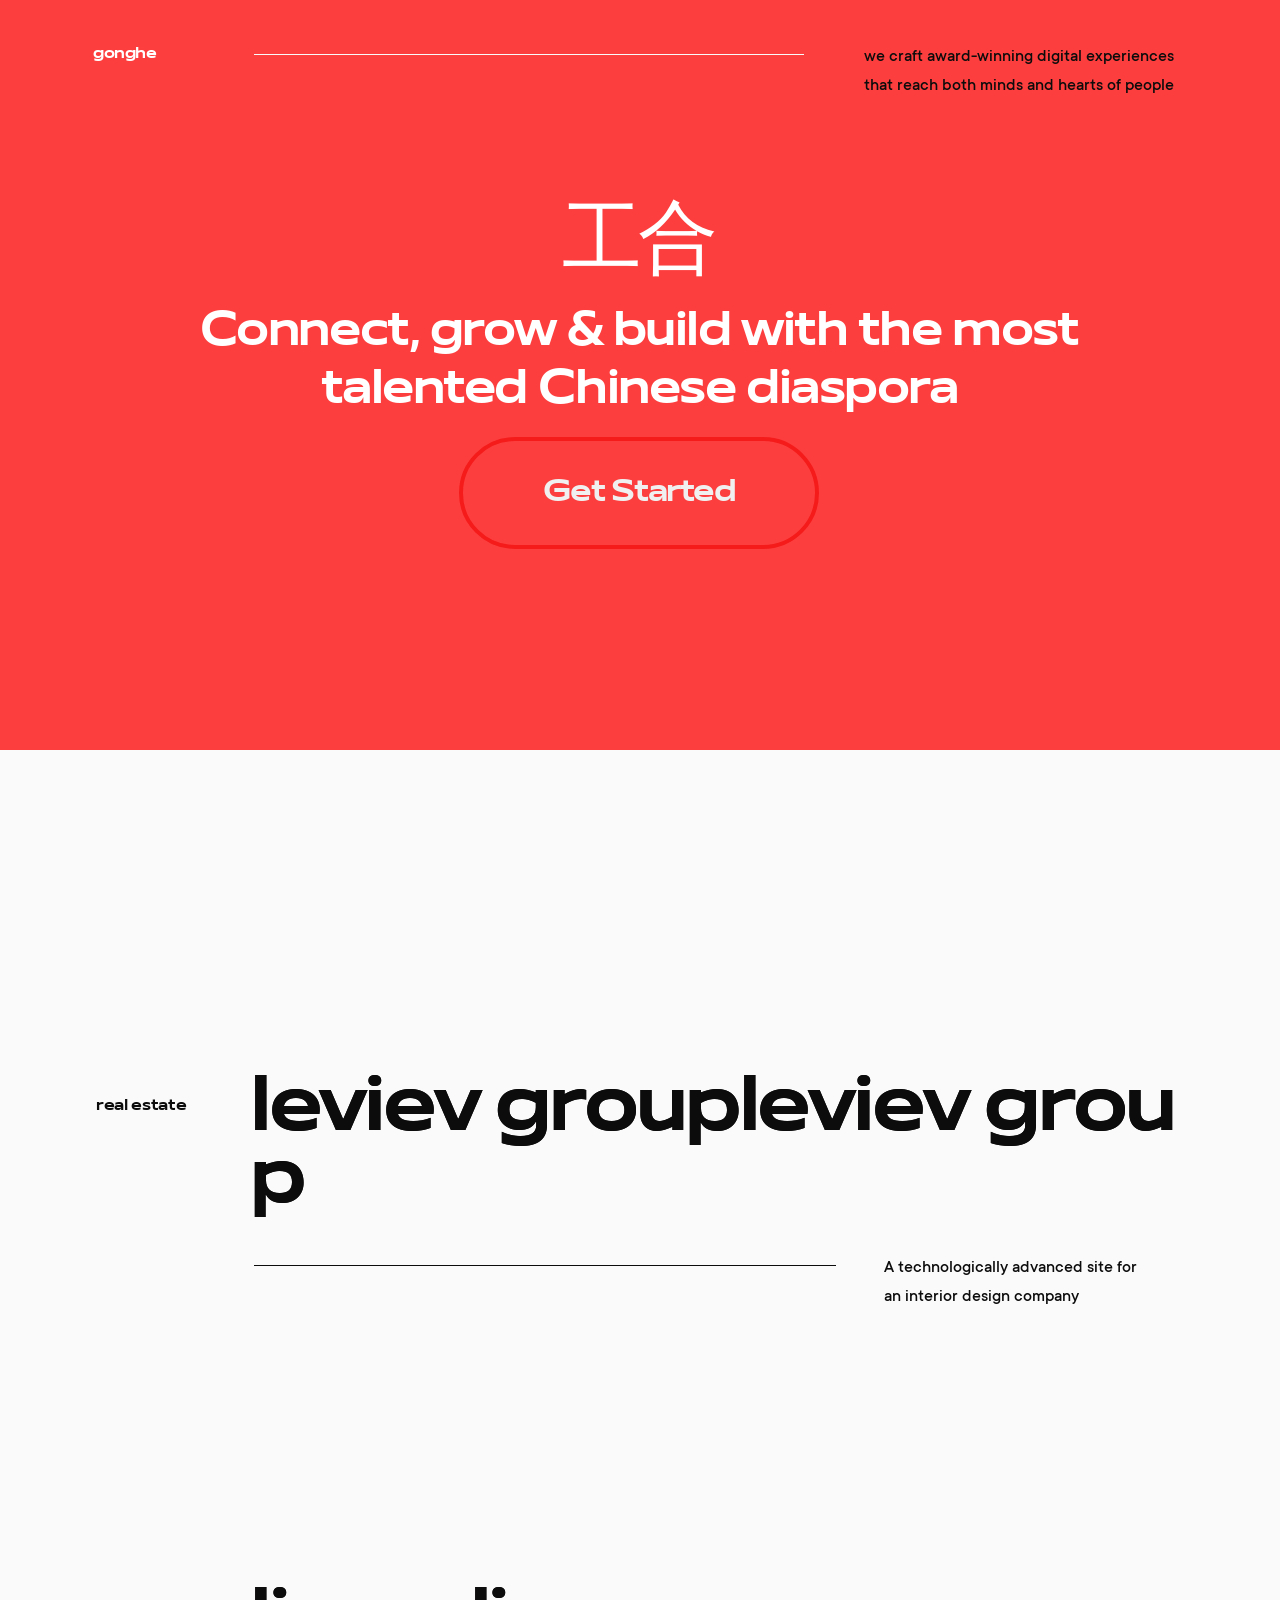
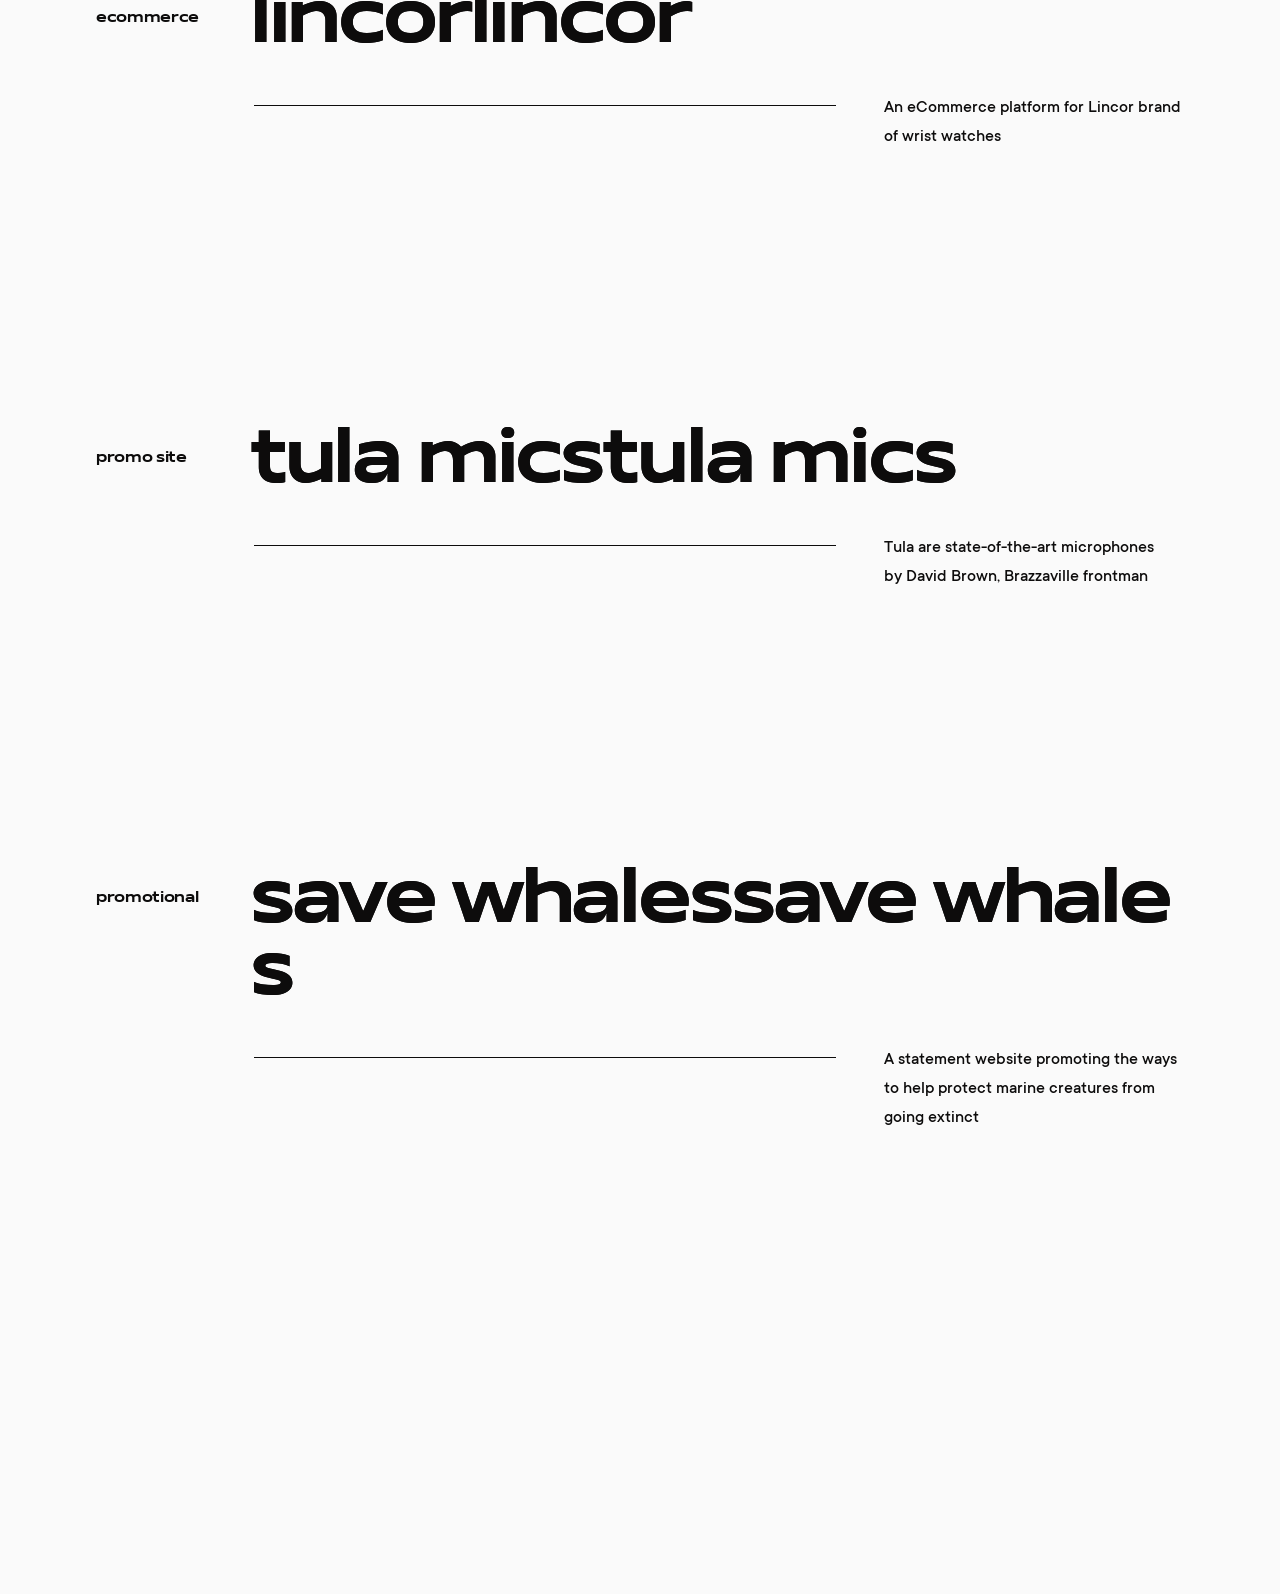
==== commit b988812d: "Comment out the unnecessary sections" ====
--- a/index.html
+++ b/index.html
@@ -1473,7 +1473,7 @@
       ></main-stage>
 
       <header is="header-component" class="header fx" data-indent="right" style="right: 0px">
-        <button
+        <!-- <button
           is="menu-toggle"
           data-id="menu-popup"
           class="menu-btn close-all"
@@ -1490,7 +1490,7 @@
           <span class="a a2">
             <span class="b b4"></span>
           </span>
-        </button>
+        </button> -->
 
         <div class="wrapper">
           <a
@@ -1805,7 +1805,7 @@
                       >
                     </h2>
                     <div class="b">
-                      <div class="rewards l-l">
+                      <!-- <div class="rewards l-l">
                         <ul class="items">
                           <li class="item">
                             <div class="ico">
@@ -1840,7 +1840,7 @@
                             </div>
                           </li>
                         </ul>
-                      </div>
+                      </div> -->
                       <div class="line line-autosize"></div>
                       <div class="nfo l-r">
                         <p>
@@ -1881,7 +1881,7 @@
                       >
                     </h2>
                     <div class="b">
-                      <div class="rewards l-l">
+                      <!-- <div class="rewards l-l">
                         <ul class="items">
                           <li class="item">
                             <div class="ico">
@@ -1916,7 +1916,7 @@
                             </div>
                           </li>
                         </ul>
-                      </div>
+                      </div> -->
                       <div class="line line-autosize"></div>
                       <div class="nfo l-r">
                         <p>An&nbsp;eCommerce platform for Lincor brand of&nbsp;wrist watches</p>
@@ -2110,7 +2110,7 @@
                       >
                     </h2>
                     <div class="b">
-                      <div class="rewards l-l">
+                      <!-- <div class="rewards l-l">
                         <ul class="items">
                           <li class="item">
                             <div class="ico">
@@ -2137,7 +2137,7 @@
                             </div>
                           </li>
                         </ul>
-                      </div>
+                      </div> -->
                       <div class="line line-autosize"></div>
                       <div class="nfo l-r">
                         <p>
@@ -2370,7 +2370,7 @@
                       >
                     </h2>
                     <div class="b">
-                      <div class="rewards l-l">
+                      <!-- <div class="rewards l-l">
                         <ul class="items">
                           <li class="item">
                             <div class="ico">
@@ -2405,7 +2405,7 @@
                             </div>
                           </li>
                         </ul>
-                      </div>
+                      </div> -->
                       <div class="line line-autosize"></div>
                       <div class="nfo l-r">
                         <p>
@@ -2430,7 +2430,7 @@
           ></div>
         </section>
 
-        <section
+        <!-- <section
           is="section-component"
           class="services dark dark-native trigger trigger-section triggered-once"
           style="transform: translateX(0px) translateY(0px)"
@@ -2509,9 +2509,9 @@
               <div class="col empty"></div>
             </div>
           </div>
-        </section>
-
-        <section
+        </section> -->
+
+        <!-- <section
           is="section-component"
           class="awards-inline dark dark-native trigger trigger-section triggered-once"
           style="transform: translateX(0px) translateY(0px)"
@@ -2544,8 +2544,8 @@
               <span>Twice announced Agency of the Year 2017 and 2019</span>
             </div>
           </div>
-        </section>
-        <section
+        </section> -->
+        <!-- <section
           is="section-component"
           class="awards-section dark dark-native trigger trigger-section triggered-once"
           style="transform: translateX(0px) translateY(0px)"
@@ -2710,8 +2710,8 @@
               </div>
             </div>
           </div>
-        </section>
-        <section is="section-component" class="clients dark dark-native">
+        </section> -->
+        <!-- <section is="section-component" class="clients dark dark-native">
           <div
             class="wrapper"
             style="
@@ -2934,8 +2934,8 @@
               </div>
             </div>
           </div>
-        </section>
-        <section is="section-component" class="follow dark dark-native">
+        </section> -->
+        <!-- <section is="section-component" class="follow dark dark-native">
           <div class="section-header">
             <div
               class="wrapper"
@@ -3110,7 +3110,7 @@
               </carousel-component>
             </div>
           </div>
-        </section>
+        </section> -->
 
         <div class="header-in-main">
           <div class="wrapper">
@@ -3121,145 +3121,11 @@
                   we craft award-winning digital experiences that reach both minds and hearts of
                   people
                 </p>
-
-                <a is="rewards-list" href="https://redcollar.co/awards" class="items stretch">
-                  <span class="item" style="z-index: 0">
-                    <div class="ico">
-                      <svg
-                        width="10"
-                        height="19"
-                        viewBox="0 0 10 19"
-                        xmlns="http://www.w3.org/2000/svg"
-                      >
-                        <use xlink:href="#svg_webby" class="path"></use>
-                      </svg>
-                    </div>
-                    <div class="nm">8</div>
-                    <div class="img">
-                      <img class="light" src="./880_home_files/webby.png" alt="" />
-                      <img class="dark" src="./880_home_files/bl_webby.png" alt="" />
-                    </div>
-                  </span>
-                  <span class="item" style="z-index: 0">
-                    <div class="ico">
-                      <svg
-                        width="24"
-                        height="19"
-                        viewBox="0 0 24 19"
-                        xmlns="http://www.w3.org/2000/svg"
-                      >
-                        <use xlink:href="#svg_awwwards" class="path"></use>
-                      </svg>
-                    </div>
-                    <div class="nm">51</div>
-                    <div class="img">
-                      <img class="light" src="./880_home_files/aww.png" alt="" />
-                      <img class="dark" src="./880_home_files/bl_aww.png" alt="" />
-                    </div>
-                  </span>
-                  <span class="item" style="z-index: 0">
-                    <div class="ico">
-                      <svg
-                        width="43"
-                        height="13"
-                        viewBox="0 0 43 13"
-                        xmlns="http://www.w3.org/2000/svg"
-                      >
-                        <use xlink:href="#svg_fwa" class="path"></use>
-                      </svg>
-                    </div>
-                    <div class="nm">13</div>
-                    <div class="img">
-                      <img class="light" src="./880_home_files/fwa.png" alt="" />
-                      <img class="dark" src="./880_home_files/bl_fwa.png" alt="" />
-                    </div>
-                  </span>
-                  <span class="item" style="z-index: 0">
-                    <div class="ico">
-                      <svg
-                        width="17"
-                        height="16"
-                        viewBox="0 0 17 16"
-                        xmlns="http://www.w3.org/2000/svg"
-                      >
-                        <use xlink:href="#svg_ed" class="path"></use>
-                      </svg>
-                    </div>
-                    <div class="nm">4</div>
-                    <div class="img">
-                      <img class="light" src="./880_home_files/ed.png" alt="" />
-                      <img class="dark" src="./880_home_files/bl_ed.png" alt="" />
-                    </div>
-                  </span>
-                  <span class="item" data-img="tmp/Social 5.jpg" style="z-index: 0">
-                    <div class="ico">
-                      <svg
-                        width="18"
-                        height="17"
-                        viewBox="0 0 18 17"
-                        xmlns="http://www.w3.org/2000/svg"
-                      >
-                        <use xlink:href="#svg_cssda" class="path"></use>
-                      </svg>
-                    </div>
-                    <div class="nm">54</div>
-                    <div class="img">
-                      <img class="light" src="./880_home_files/css.png" alt="" />
-                      <img class="dark" src="./880_home_files/bl_css.png" alt="" />
-                    </div>
-                  </span>
-                  <span class="item" data-img="tmp/Social 6.jpg" style="z-index: 0">
-                    <div class="ico">
-                      <svg
-                        width="17"
-                        height="18"
-                        viewBox="0 0 17 18"
-                        xmlns="http://www.w3.org/2000/svg"
-                      >
-                        <use xlink:href="#svg_reddot" class="path"></use>
-                      </svg>
-                    </div>
-                    <div class="nm">7</div>
-                    <div class="img">
-                      <img class="light" src="./880_home_files/reddot.png" alt="" />
-                      <img class="dark" src="./880_home_files/bl_reddot.png" alt="" />
-                    </div>
-                  </span>
-                  <img
-                    class="hover-image"
-                    src="./880_home_files/ed.png"
-                    style="
-                      transform: translateX(calc(-50% + 931.527px))
-                        translateY(calc(-50% + 122.245px)) translateZ(0px);
-                      transition: opacity 0.3s cubic-bezier(0.25, 0.1, 0.25, 1) 0s;
-                      opacity: 0;
-                    "
-                /></a>
               </div>
             </div>
           </div>
         </div>
       </main>
-
-      <popup-component
-        class="popup popup-video"
-        data-id="popup-video"
-        role="dialog"
-        aria-modal="true"
-        inert=""
-      >
-        <div class="video-container popup-content">
-          <div class="close-area"></div>
-          <video
-            is="video-component"
-            data-id="popup-video"
-            class="focusable"
-            loop=""
-            playsinline=""
-            tabindex="-1"
-          ></video>
-        </div>
-      </popup-component>
 
       <popup-component
         class="popup menu-popup"
--- a/880_home_files/styles.css
+++ b/880_home_files/styles.css
@@ -1285,7 +1285,7 @@
   left: 0;
   right: calc(35% + 100px);
   height: 1px;
-  background: var(--black);
+  background: var(--white);
   display: none;
 }
 header.dark + main .header-in-main .line,
--- a/880_home_files/styles.css
+++ b/880_home_files/styles.css
@@ -1285,7 +1285,7 @@
   left: 0;
   right: calc(35% + 100px);
   height: 1px;
-  background: var(--black);
+  background: var(--white);
   display: none;
 }
 header.dark + main .header-in-main .line,
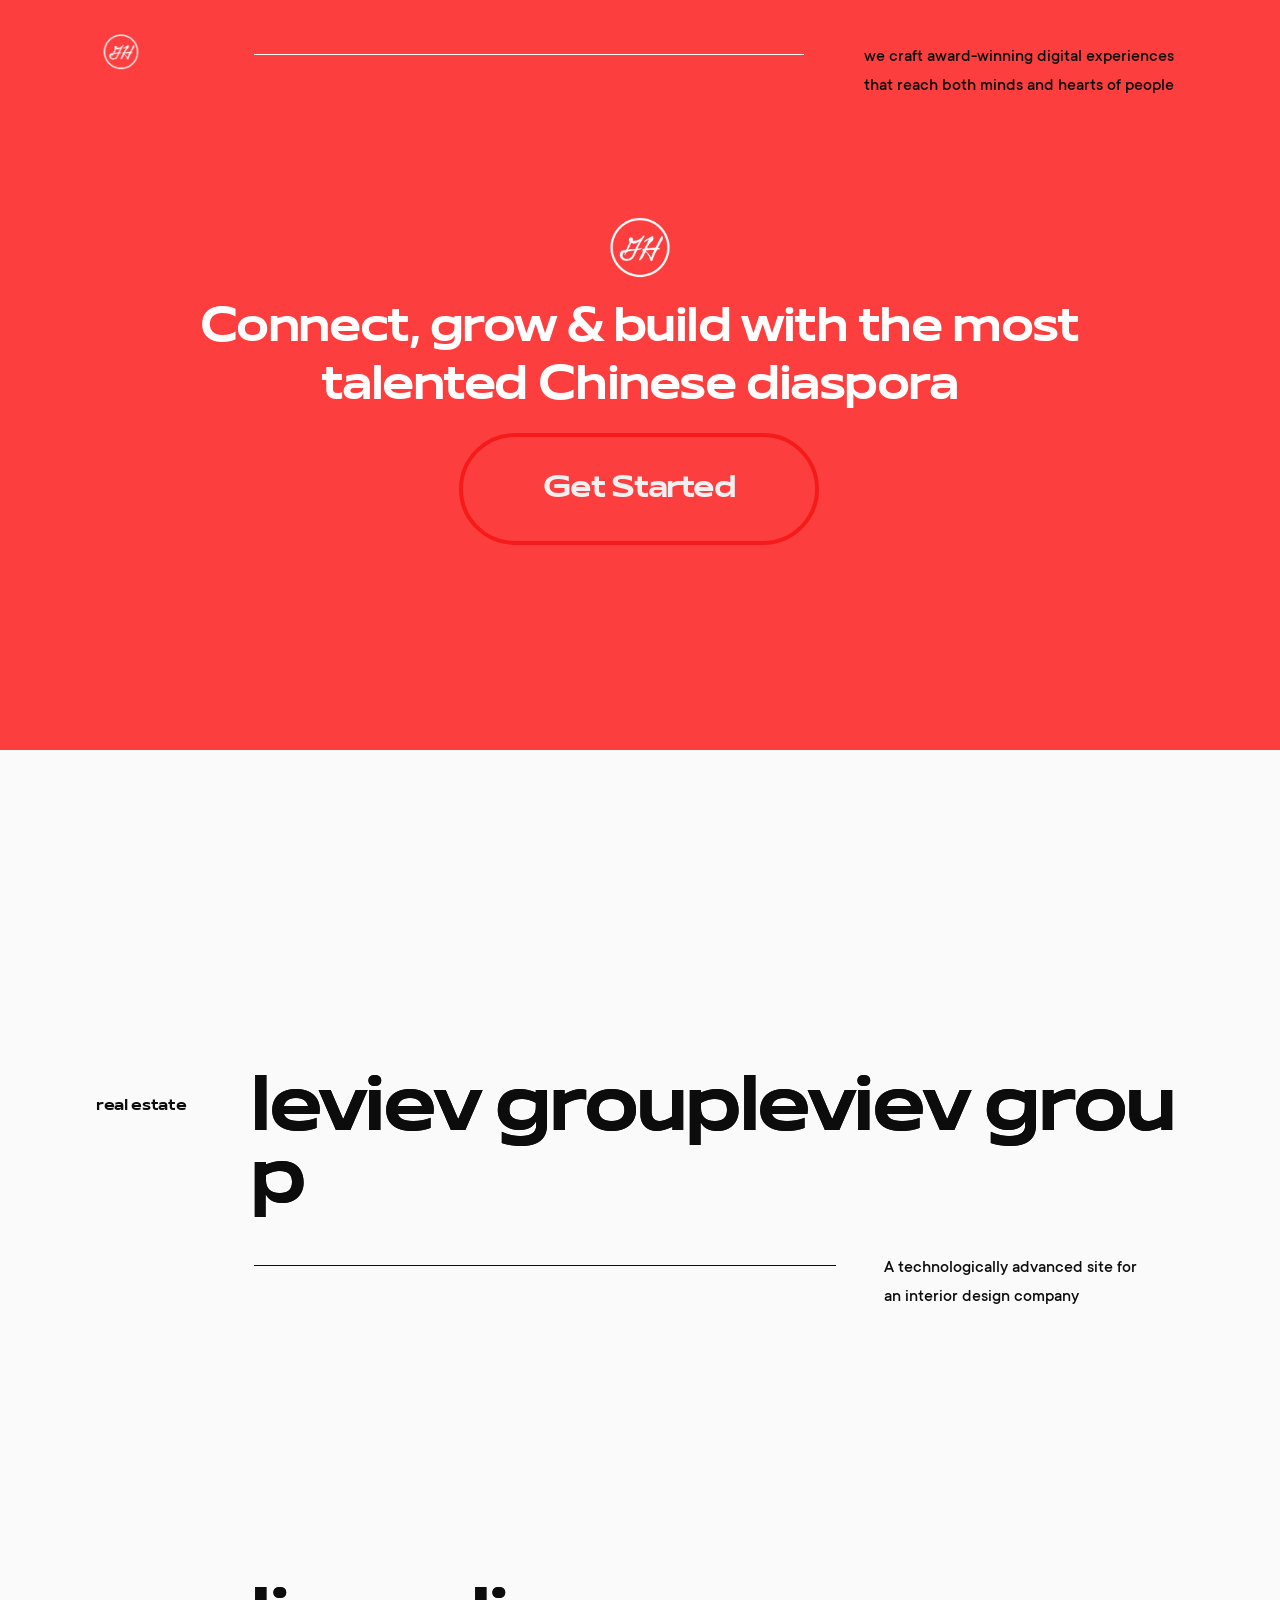
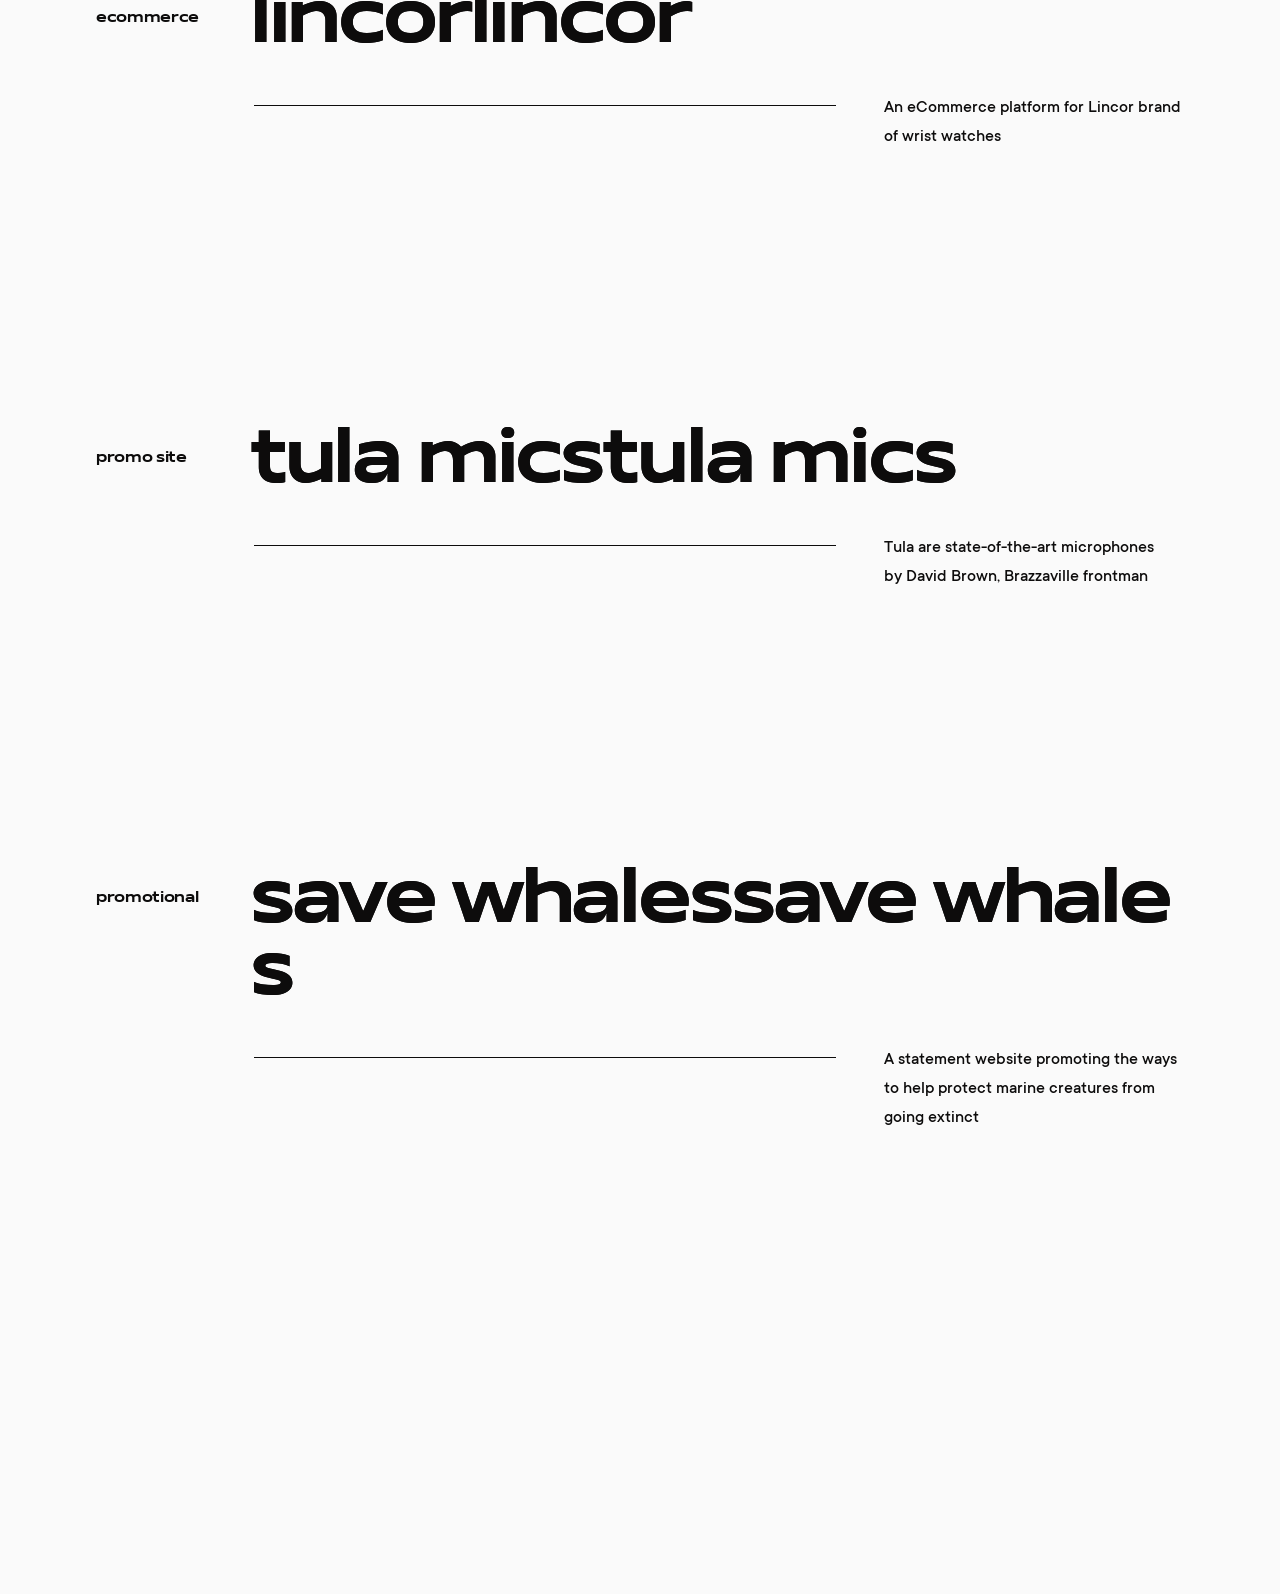
==== commit 6893322b: "Add logos" ====
--- a/index.html
+++ b/index.html
@@ -1495,13 +1495,11 @@
         <div class="wrapper">
           <a
             is="logo-link"
-            href="https://redcollar.co/"
             class="logo child-active exact-active active"
             aria-current="page"
-            style="color: white"
+            style="color: white; display: flex; align-items: center;"
           >
-            <span class="i"></span>
-            <span class="t">gonghe</span>
+          <img style="width: 3.5rem;" src="./static/logos/logo-white.png" />
           </a>
         </div>
       </header>
@@ -1537,9 +1535,9 @@
                 align-items: center;
               "
             >
-              <h1 style="margin-bottom: 1rem;">工合</h1>
+              <img style="width: 6rem;" src="./static/logos/logo-white.png" />
               <h2 style="margin-bottom: 1rem;">Connect, grow & build with the most talented Chinese diaspora</h1>
-              <button class="button-round" style="color: rgb(240, 240, 240)">Get Started</button>
+              <a target="_blank" rel="noopener noreferrer" href="https://glc7jg0vjgq.typeform.com/to/bl0YN2BP"  class="button-round" style="color: rgb(240, 240, 240); cursor: pointer;">Get Started</a>
             </div>
             <div
               class="dark-overlay"
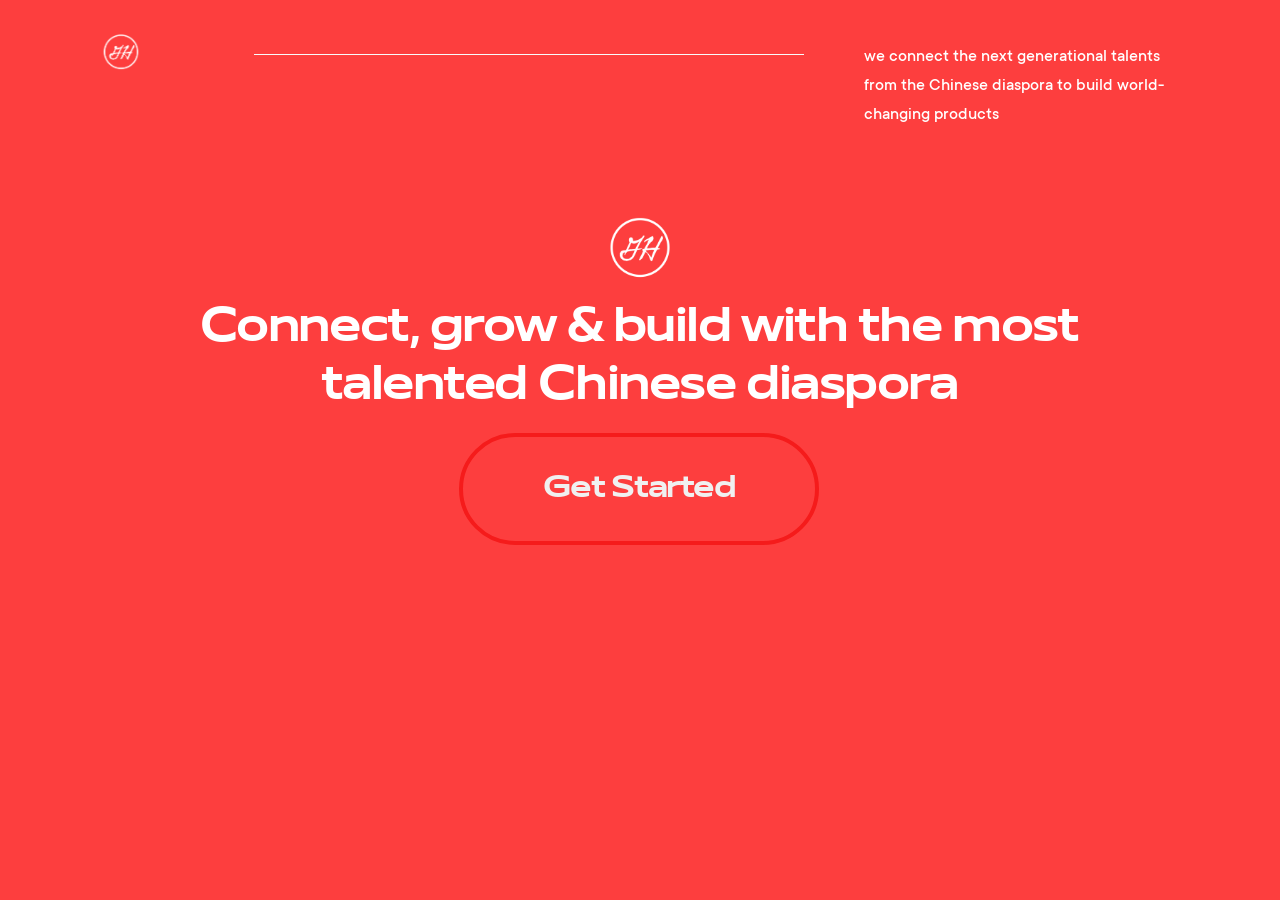
==== commit b867f600: "Remove project list" ====
--- a/index.html
+++ b/index.html
@@ -1513,12 +1513,12 @@
       >
         <page-component data-name="index"></page-component>
 
-        <div class="head-mask index-home-mask">
+        <div class="head-mask index-home-mask" style="height: 100vh; background-color: #fd3e3e; text-align: center; margin: 0; padding: 0%;">
           <section
             is="section-component"
             class="home header-bottom vh-height"
             data-margin="150"
-            style="height: 588px; background-color: #fd3e3e; text-align: center"
+            style="height: 100vh; background-color: #fd3e3e; text-align: center; margin: 0; padding: 0%;"
           >
             <div
               class="wrapper"
@@ -1550,883 +1550,6 @@
             ></div>
           </section>
         </div>
-
-        <section is="section-component" class="projects" id="projects">
-          <div class="projects-mask"></div>
-          <div class="projects-parallax-mask"></div>
-          <div
-            class="wrapper"
-            style="
-              transition-property: transform, opacity;
-              transition-duration: 1s, 0.6s;
-              transition-delay: 0s, 0s;
-              transform: translateX(0px);
-              opacity: 1;
-            "
-          >
-            <div class="projects-list">
-              <div class="project project-area will-trigger triggered-once" data-id="leviev-group">
-                <div
-                  class="project-mesh"
-                  data-id="leviev-group"
-                  data-src="/storage/projects/models/c023e2d409d150ea379e24492646b3665a18cefe.obj"
-                  data-background="#ffffff"
-                ></div>
-                <div class="mn">
-                  <div class="year">real estate</div>
-                  <div class="t m-l">
-                    <h2 class="name h1 trigger triggered-once" data-trigger-target=".project">
-                      <a
-                        is="project-link"
-                        class="project-link animation-letters"
-                        href="https://redcollar.co/work/leviev-group"
-                        ><div class="letters-secondry">
-                          <span
-                            class="secondry-letter"
-                            style="
-                              transition: transform 0.4s cubic-bezier(0.25, 0.1, 0.25, 1) 0.15s,
-                                opacity 0.4s cubic-bezier(0.25, 0.1, 0.25, 1) 0.15s;
-                              transform: rotate3d(1, 0, 0, 0deg) translateY(0px) scaleY(1);
-                              opacity: 1;
-                            "
-                            >l</span
-                          ><span
-                            class="secondry-letter"
-                            style="
-                              transition: transform 0.418182s cubic-bezier(0.25, 0.1, 0.25, 1) 0.15s,
-                                opacity 0.418182s cubic-bezier(0.25, 0.1, 0.25, 1) 0.15s;
-                              transform: rotate3d(1, 0, 0, 0deg) translateY(0px) scaleY(1);
-                              opacity: 1;
-                            "
-                            >e</span
-                          ><span
-                            class="secondry-letter"
-                            style="
-                              transition: transform 0.436364s cubic-bezier(0.25, 0.1, 0.25, 1) 0.15s,
-                                opacity 0.436364s cubic-bezier(0.25, 0.1, 0.25, 1) 0.15s;
-                              transform: rotate3d(1, 0, 0, 0deg) translateY(0px) scaleY(1);
-                              opacity: 1;
-                            "
-                            >v</span
-                          ><span
-                            class="secondry-letter"
-                            style="
-                              transition: transform 0.454545s cubic-bezier(0.25, 0.1, 0.25, 1) 0.15s,
-                                opacity 0.454545s cubic-bezier(0.25, 0.1, 0.25, 1) 0.15s;
-                              transform: rotate3d(1, 0, 0, 0deg) translateY(0px) scaleY(1);
-                              opacity: 1;
-                            "
-                            >i</span
-                          ><span
-                            class="secondry-letter"
-                            style="
-                              transition: transform 0.472727s cubic-bezier(0.25, 0.1, 0.25, 1) 0.15s,
-                                opacity 0.472727s cubic-bezier(0.25, 0.1, 0.25, 1) 0.15s;
-                              transform: rotate3d(1, 0, 0, 0deg) translateY(0px) scaleY(1);
-                              opacity: 1;
-                            "
-                            >e</span
-                          ><span
-                            class="secondry-letter"
-                            style="
-                              transition: transform 0.490909s cubic-bezier(0.25, 0.1, 0.25, 1) 0.15s,
-                                opacity 0.490909s cubic-bezier(0.25, 0.1, 0.25, 1) 0.15s;
-                              transform: rotate3d(1, 0, 0, 0deg) translateY(0px) scaleY(1);
-                              opacity: 1;
-                            "
-                            >v</span
-                          ><span
-                            class="secondry-letter"
-                            style="
-                              transition: transform 0.509091s cubic-bezier(0.25, 0.1, 0.25, 1) 0.15s,
-                                opacity 0.509091s cubic-bezier(0.25, 0.1, 0.25, 1) 0.15s;
-                              transform: rotate3d(1, 0, 0, 0deg) translateY(0px) scaleY(1);
-                              opacity: 1;
-                            "
-                            >&nbsp;</span
-                          ><span
-                            class="secondry-letter"
-                            style="
-                              transition: transform 0.527273s cubic-bezier(0.25, 0.1, 0.25, 1) 0.15s,
-                                opacity 0.527273s cubic-bezier(0.25, 0.1, 0.25, 1) 0.15s;
-                              transform: rotate3d(1, 0, 0, 0deg) translateY(0px) scaleY(1);
-                              opacity: 1;
-                            "
-                            >g</span
-                          ><span
-                            class="secondry-letter"
-                            style="
-                              transition: transform 0.545455s cubic-bezier(0.25, 0.1, 0.25, 1) 0.15s,
-                                opacity 0.545455s cubic-bezier(0.25, 0.1, 0.25, 1) 0.15s;
-                              transform: rotate3d(1, 0, 0, 0deg) translateY(0px) scaleY(1);
-                              opacity: 1;
-                            "
-                            >r</span
-                          ><span
-                            class="secondry-letter"
-                            style="
-                              transition: transform 0.563636s cubic-bezier(0.25, 0.1, 0.25, 1) 0.15s,
-                                opacity 0.563636s cubic-bezier(0.25, 0.1, 0.25, 1) 0.15s;
-                              transform: rotate3d(1, 0, 0, 0deg) translateY(0px) scaleY(1);
-                              opacity: 1;
-                            "
-                            >o</span
-                          ><span
-                            class="secondry-letter"
-                            style="
-                              transition: transform 0.581818s cubic-bezier(0.25, 0.1, 0.25, 1) 0.15s,
-                                opacity 0.581818s cubic-bezier(0.25, 0.1, 0.25, 1) 0.15s;
-                              transform: rotate3d(1, 0, 0, 0deg) translateY(0px) scaleY(1);
-                              opacity: 1;
-                            "
-                            >u</span
-                          ><span
-                            class="secondry-letter"
-                            style="
-                              transition: transform 0.6s cubic-bezier(0.25, 0.1, 0.25, 1) 0.15s,
-                                opacity 0.6s cubic-bezier(0.25, 0.1, 0.25, 1) 0.15s;
-                              transform: rotate3d(1, 0, 0, 0deg) translateY(0px) scaleY(1);
-                              opacity: 1;
-                            "
-                            >p</span
-                          >
-                        </div>
-                        <span
-                          class="letter"
-                          style="
-                            transition: transform 0.4s cubic-bezier(0.25, 0.1, 0.25, 1) 0s,
-                              opacity 0.4s cubic-bezier(0.25, 0.1, 0.25, 1) 0s;
-                            transform: rotate3d(1, 0, 0, 75deg) translateY(11.25px) scaleY(1.2);
-                            opacity: 0;
-                          "
-                          >l</span
-                        ><span
-                          class="letter"
-                          style="
-                            transition: transform 0.418182s cubic-bezier(0.25, 0.1, 0.25, 1) 0s,
-                              opacity 0.418182s cubic-bezier(0.25, 0.1, 0.25, 1) 0s;
-                            transform: rotate3d(1, 0, 0, 75deg) translateY(11.25px) scaleY(1.2);
-                            opacity: 0;
-                          "
-                          >e</span
-                        ><span
-                          class="letter"
-                          style="
-                            transition: transform 0.436364s cubic-bezier(0.25, 0.1, 0.25, 1) 0s,
-                              opacity 0.436364s cubic-bezier(0.25, 0.1, 0.25, 1) 0s;
-                            transform: rotate3d(1, 0, 0, 75deg) translateY(11.25px) scaleY(1.2);
-                            opacity: 0;
-                          "
-                          >v</span
-                        ><span
-                          class="letter"
-                          style="
-                            transition: transform 0.454545s cubic-bezier(0.25, 0.1, 0.25, 1) 0s,
-                              opacity 0.454545s cubic-bezier(0.25, 0.1, 0.25, 1) 0s;
-                            transform: rotate3d(1, 0, 0, 75deg) translateY(11.25px) scaleY(1.2);
-                            opacity: 0;
-                          "
-                          >i</span
-                        ><span
-                          class="letter"
-                          style="
-                            transition: transform 0.472727s cubic-bezier(0.25, 0.1, 0.25, 1) 0s,
-                              opacity 0.472727s cubic-bezier(0.25, 0.1, 0.25, 1) 0s;
-                            transform: rotate3d(1, 0, 0, 75deg) translateY(11.25px) scaleY(1.2);
-                            opacity: 0;
-                          "
-                          >e</span
-                        ><span
-                          class="letter"
-                          style="
-                            transition: transform 0.490909s cubic-bezier(0.25, 0.1, 0.25, 1) 0s,
-                              opacity 0.490909s cubic-bezier(0.25, 0.1, 0.25, 1) 0s;
-                            transform: rotate3d(1, 0, 0, 75deg) translateY(11.25px) scaleY(1.2);
-                            opacity: 0;
-                          "
-                          >v</span
-                        ><span
-                          class="letter"
-                          style="
-                            transition: transform 0.509091s cubic-bezier(0.25, 0.1, 0.25, 1) 0s,
-                              opacity 0.509091s cubic-bezier(0.25, 0.1, 0.25, 1) 0s;
-                            transform: rotate3d(1, 0, 0, 75deg) translateY(11.25px) scaleY(1.2);
-                            opacity: 0;
-                          "
-                          >&nbsp;</span
-                        ><span
-                          class="letter"
-                          style="
-                            transition: transform 0.527273s cubic-bezier(0.25, 0.1, 0.25, 1) 0s,
-                              opacity 0.527273s cubic-bezier(0.25, 0.1, 0.25, 1) 0s;
-                            transform: rotate3d(1, 0, 0, 75deg) translateY(11.25px) scaleY(1.2);
-                            opacity: 0;
-                          "
-                          >g</span
-                        ><span
-                          class="letter"
-                          style="
-                            transition: transform 0.545455s cubic-bezier(0.25, 0.1, 0.25, 1) 0s,
-                              opacity 0.545455s cubic-bezier(0.25, 0.1, 0.25, 1) 0s;
-                            transform: rotate3d(1, 0, 0, 75deg) translateY(11.25px) scaleY(1.2);
-                            opacity: 0;
-                          "
-                          >r</span
-                        ><span
-                          class="letter"
-                          style="
-                            transition: transform 0.563636s cubic-bezier(0.25, 0.1, 0.25, 1) 0s,
-                              opacity 0.563636s cubic-bezier(0.25, 0.1, 0.25, 1) 0s;
-                            transform: rotate3d(1, 0, 0, 75deg) translateY(11.25px) scaleY(1.2);
-                            opacity: 0;
-                          "
-                          >o</span
-                        ><span
-                          class="letter"
-                          style="
-                            transition: transform 0.581818s cubic-bezier(0.25, 0.1, 0.25, 1) 0s,
-                              opacity 0.581818s cubic-bezier(0.25, 0.1, 0.25, 1) 0s;
-                            transform: rotate3d(1, 0, 0, 75deg) translateY(11.25px) scaleY(1.2);
-                            opacity: 0;
-                          "
-                          >u</span
-                        ><span
-                          class="letter"
-                          style="
-                            transition: transform 0.6s cubic-bezier(0.25, 0.1, 0.25, 1) 0s,
-                              opacity 0.6s cubic-bezier(0.25, 0.1, 0.25, 1) 0s;
-                            transform: rotate3d(1, 0, 0, 75deg) translateY(11.25px) scaleY(1.2);
-                            opacity: 0;
-                          "
-                          >p</span
-                        ></a
-                      >
-                    </h2>
-                    <div class="b">
-                      <!-- <div class="rewards l-l">
-                        <ul class="items">
-                          <li class="item">
-                            <div class="ico">
-                              <img
-                                src="[data-uri]"
-                                alt="Awwwards"
-                              />
-                            </div>
-                          </li>
-                          <li class="item">
-                            <div class="ico">
-                              <img
-                                src="[data-uri]"
-                                alt="The Webby Awards"
-                              />
-                            </div>
-                          </li>
-                          <li class="item">
-                            <div class="ico">
-                              <img
-                                src="[data-uri]"
-                                alt="The FWA"
-                              />
-                            </div>
-                          </li>
-                          <li class="item">
-                            <div class="ico">
-                              <img
-                                src="[data-uri]"
-                                alt="CSS Design Awards"
-                              />
-                            </div>
-                          </li>
-                        </ul>
-                      </div> -->
-                      <div class="line line-autosize"></div>
-                      <div class="nfo l-r">
-                        <p>
-                          A&nbsp;technologically advanced site for an&nbsp;interior design company
-                        </p>
-                      </div>
-                    </div>
-                  </div>
-                </div>
-              </div>
-
-              <div class="project project-area will-trigger triggered-once" data-id="lincor">
-                <div
-                  class="project-mesh"
-                  data-id="lincor"
-                  data-src="/storage/projects/models/335878038e00fab866cc970ae6c45a43904130ac.obj"
-                  data-background="#ffffff"
-                ></div>
-                <div class="mn">
-                  <div class="year">ecommerce</div>
-                  <div class="t m-l">
-                    <h2 class="name h1 trigger triggered-once" data-trigger-target=".project">
-                      <a
-                        is="project-link"
-                        class="project-link animation-letters"
-                        href="https://redcollar.co/work/lincor"
-                        ><div class="letters-secondry">
-                          <span class="secondry-letter">l</span
-                          ><span class="secondry-letter">i</span
-                          ><span class="secondry-letter">n</span
-                          ><span class="secondry-letter">c</span
-                          ><span class="secondry-letter">o</span
-                          ><span class="secondry-letter">r</span>
-                        </div>
-                        <span class="letter">l</span><span class="letter">i</span
-                        ><span class="letter">n</span><span class="letter">c</span
-                        ><span class="letter">o</span><span class="letter">r</span></a
-                      >
-                    </h2>
-                    <div class="b">
-                      <!-- <div class="rewards l-l">
-                        <ul class="items">
-                          <li class="item">
-                            <div class="ico">
-                              <img
-                                src="[data-uri]"
-                                alt="Awwwards"
-                              />
-                            </div>
-                          </li>
-                          <li class="item">
-                            <div class="ico">
-                              <img
-                                src="[data-uri]"
-                                alt="Red Dot Awards"
-                              />
-                            </div>
-                          </li>
-                          <li class="item">
-                            <div class="ico">
-                              <img
-                                src="[data-uri]"
-                                alt="European Design Awards"
-                              />
-                            </div>
-                          </li>
-                          <li class="item">
-                            <div class="ico">
-                              <img
-                                src="[data-uri]"
-                                alt="CSS Design Awards"
-                              />
-                            </div>
-                          </li>
-                        </ul>
-                      </div> -->
-                      <div class="line line-autosize"></div>
-                      <div class="nfo l-r">
-                        <p>An&nbsp;eCommerce platform for Lincor brand of&nbsp;wrist watches</p>
-                      </div>
-                    </div>
-                  </div>
-                </div>
-              </div>
-
-              <div class="project project-area will-trigger triggered-once" data-id="tula-mics">
-                <div
-                  class="project-mesh"
-                  data-id="tula-mics"
-                  data-src="/storage/projects/models/e39efc627e841549d4194f2a1f02d9c335023734.obj"
-                  data-background="#ffffff"
-                ></div>
-                <div class="mn">
-                  <div class="year">promo site</div>
-                  <div class="t m-l">
-                    <h2 class="name h1 trigger triggered-once" data-trigger-target=".project">
-                      <a
-                        is="project-link"
-                        class="project-link animation-letters"
-                        href="https://redcollar.co/work/tula-mics"
-                        ><div class="letters-secondry">
-                          <span
-                            class="secondry-letter"
-                            style="
-                              transition: transform 0.4s cubic-bezier(0.25, 0.1, 0.25, 1) 0.15s,
-                                opacity 0.4s cubic-bezier(0.25, 0.1, 0.25, 1) 0.15s;
-                              transform: rotate3d(1, 0, 0, 0deg) translateY(0px) scaleY(1);
-                              opacity: 1;
-                            "
-                            >t</span
-                          ><span
-                            class="secondry-letter"
-                            style="
-                              transition: transform 0.425s cubic-bezier(0.25, 0.1, 0.25, 1) 0.15s,
-                                opacity 0.425s cubic-bezier(0.25, 0.1, 0.25, 1) 0.15s;
-                              transform: rotate3d(1, 0, 0, 0deg) translateY(0px) scaleY(1);
-                              opacity: 1;
-                            "
-                            >u</span
-                          ><span
-                            class="secondry-letter"
-                            style="
-                              transition: transform 0.45s cubic-bezier(0.25, 0.1, 0.25, 1) 0.15s,
-                                opacity 0.45s cubic-bezier(0.25, 0.1, 0.25, 1) 0.15s;
-                              transform: rotate3d(1, 0, 0, 0deg) translateY(0px) scaleY(1);
-                              opacity: 1;
-                            "
-                            >l</span
-                          ><span
-                            class="secondry-letter"
-                            style="
-                              transition: transform 0.475s cubic-bezier(0.25, 0.1, 0.25, 1) 0.15s,
-                                opacity 0.475s cubic-bezier(0.25, 0.1, 0.25, 1) 0.15s;
-                              transform: rotate3d(1, 0, 0, 0deg) translateY(0px) scaleY(1);
-                              opacity: 1;
-                            "
-                            >a</span
-                          ><span
-                            class="secondry-letter"
-                            style="
-                              transition: transform 0.5s cubic-bezier(0.25, 0.1, 0.25, 1) 0.15s,
-                                opacity 0.5s cubic-bezier(0.25, 0.1, 0.25, 1) 0.15s;
-                              transform: rotate3d(1, 0, 0, 0deg) translateY(0px) scaleY(1);
-                              opacity: 1;
-                            "
-                            >&nbsp;</span
-                          ><span
-                            class="secondry-letter"
-                            style="
-                              transition: transform 0.525s cubic-bezier(0.25, 0.1, 0.25, 1) 0.15s,
-                                opacity 0.525s cubic-bezier(0.25, 0.1, 0.25, 1) 0.15s;
-                              transform: rotate3d(1, 0, 0, 0deg) translateY(0px) scaleY(1);
-                              opacity: 1;
-                            "
-                            >m</span
-                          ><span
-                            class="secondry-letter"
-                            style="
-                              transition: transform 0.55s cubic-bezier(0.25, 0.1, 0.25, 1) 0.15s,
-                                opacity 0.55s cubic-bezier(0.25, 0.1, 0.25, 1) 0.15s;
-                              transform: rotate3d(1, 0, 0, 0deg) translateY(0px) scaleY(1);
-                              opacity: 1;
-                            "
-                            >i</span
-                          ><span
-                            class="secondry-letter"
-                            style="
-                              transition: transform 0.575s cubic-bezier(0.25, 0.1, 0.25, 1) 0.15s,
-                                opacity 0.575s cubic-bezier(0.25, 0.1, 0.25, 1) 0.15s;
-                              transform: rotate3d(1, 0, 0, 0deg) translateY(0px) scaleY(1);
-                              opacity: 1;
-                            "
-                            >c</span
-                          ><span
-                            class="secondry-letter"
-                            style="
-                              transition: transform 0.6s cubic-bezier(0.25, 0.1, 0.25, 1) 0.15s,
-                                opacity 0.6s cubic-bezier(0.25, 0.1, 0.25, 1) 0.15s;
-                              transform: rotate3d(1, 0, 0, 0deg) translateY(0px) scaleY(1);
-                              opacity: 1;
-                            "
-                            >s</span
-                          >
-                        </div>
-                        <span
-                          class="letter"
-                          style="
-                            transition: transform 0.4s cubic-bezier(0.25, 0.1, 0.25, 1) 0s,
-                              opacity 0.4s cubic-bezier(0.25, 0.1, 0.25, 1) 0s;
-                            transform: rotate3d(1, 0, 0, 75deg) translateY(11.25px) scaleY(1.2);
-                            opacity: 0;
-                          "
-                          >t</span
-                        ><span
-                          class="letter"
-                          style="
-                            transition: transform 0.425s cubic-bezier(0.25, 0.1, 0.25, 1) 0s,
-                              opacity 0.425s cubic-bezier(0.25, 0.1, 0.25, 1) 0s;
-                            transform: rotate3d(1, 0, 0, 75deg) translateY(11.25px) scaleY(1.2);
-                            opacity: 0;
-                          "
-                          >u</span
-                        ><span
-                          class="letter"
-                          style="
-                            transition: transform 0.45s cubic-bezier(0.25, 0.1, 0.25, 1) 0s,
-                              opacity 0.45s cubic-bezier(0.25, 0.1, 0.25, 1) 0s;
-                            transform: rotate3d(1, 0, 0, 75deg) translateY(11.25px) scaleY(1.2);
-                            opacity: 0;
-                          "
-                          >l</span
-                        ><span
-                          class="letter"
-                          style="
-                            transition: transform 0.475s cubic-bezier(0.25, 0.1, 0.25, 1) 0s,
-                              opacity 0.475s cubic-bezier(0.25, 0.1, 0.25, 1) 0s;
-                            transform: rotate3d(1, 0, 0, 75deg) translateY(11.25px) scaleY(1.2);
-                            opacity: 0;
-                          "
-                          >a</span
-                        ><span
-                          class="letter"
-                          style="
-                            transition: transform 0.5s cubic-bezier(0.25, 0.1, 0.25, 1) 0s,
-                              opacity 0.5s cubic-bezier(0.25, 0.1, 0.25, 1) 0s;
-                            transform: rotate3d(1, 0, 0, 75deg) translateY(11.25px) scaleY(1.2);
-                            opacity: 0;
-                          "
-                          >&nbsp;</span
-                        ><span
-                          class="letter"
-                          style="
-                            transition: transform 0.525s cubic-bezier(0.25, 0.1, 0.25, 1) 0s,
-                              opacity 0.525s cubic-bezier(0.25, 0.1, 0.25, 1) 0s;
-                            transform: rotate3d(1, 0, 0, 75deg) translateY(11.25px) scaleY(1.2);
-                            opacity: 0;
-                          "
-                          >m</span
-                        ><span
-                          class="letter"
-                          style="
-                            transition: transform 0.55s cubic-bezier(0.25, 0.1, 0.25, 1) 0s,
-                              opacity 0.55s cubic-bezier(0.25, 0.1, 0.25, 1) 0s;
-                            transform: rotate3d(1, 0, 0, 75deg) translateY(11.25px) scaleY(1.2);
-                            opacity: 0;
-                          "
-                          >i</span
-                        ><span
-                          class="letter"
-                          style="
-                            transition: transform 0.575s cubic-bezier(0.25, 0.1, 0.25, 1) 0s,
-                              opacity 0.575s cubic-bezier(0.25, 0.1, 0.25, 1) 0s;
-                            transform: rotate3d(1, 0, 0, 75deg) translateY(11.25px) scaleY(1.2);
-                            opacity: 0;
-                          "
-                          >c</span
-                        ><span
-                          class="letter"
-                          style="
-                            transition: transform 0.6s cubic-bezier(0.25, 0.1, 0.25, 1) 0s,
-                              opacity 0.6s cubic-bezier(0.25, 0.1, 0.25, 1) 0s;
-                            transform: rotate3d(1, 0, 0, 75deg) translateY(11.25px) scaleY(1.2);
-                            opacity: 0;
-                          "
-                          >s</span
-                        ></a
-                      >
-                    </h2>
-                    <div class="b">
-                      <!-- <div class="rewards l-l">
-                        <ul class="items">
-                          <li class="item">
-                            <div class="ico">
-                              <img
-                                src="[data-uri]"
-                                alt="Awwwards"
-                              />
-                            </div>
-                          </li>
-                          <li class="item">
-                            <div class="ico">
-                              <img
-                                src="[data-uri]"
-                                alt="The FWA"
-                              />
-                            </div>
-                          </li>
-                          <li class="item">
-                            <div class="ico">
-                              <img
-                                src="[data-uri]"
-                                alt="CSS Design Awards"
-                              />
-                            </div>
-                          </li>
-                        </ul>
-                      </div> -->
-                      <div class="line line-autosize"></div>
-                      <div class="nfo l-r">
-                        <p>
-                          Tula are state-of-the-art microphones by&nbsp;David Brown, Brazzaville
-                          frontman
-                        </p>
-                      </div>
-                    </div>
-                  </div>
-                </div>
-              </div>
-
-              <div class="project project-area will-trigger triggered-once" data-id="save-whales">
-                <div
-                  class="project-mesh"
-                  data-id="save-whales"
-                  data-src="/storage/projects/models/2775a8dba4c671d05a9b4342df39af4215179f2c.obj"
-                  data-background="#ffffff"
-                ></div>
-                <div class="mn">
-                  <div class="year">promotional</div>
-                  <div class="t m-l">
-                    <h2 class="name h1 trigger triggered-once" data-trigger-target=".project">
-                      <a
-                        is="project-link"
-                        class="project-link animation-letters"
-                        href="https://redcollar.co/work/save-whales"
-                        ><div class="letters-secondry">
-                          <span
-                            class="secondry-letter"
-                            style="
-                              transition: transform 0.4s cubic-bezier(0.25, 0.1, 0.25, 1) 0.15s,
-                                opacity 0.4s cubic-bezier(0.25, 0.1, 0.25, 1) 0.15s;
-                              transform: rotate3d(1, 0, 0, 0deg) translateY(0px) scaleY(1);
-                              opacity: 1;
-                            "
-                            >s</span
-                          ><span
-                            class="secondry-letter"
-                            style="
-                              transition: transform 0.42s cubic-bezier(0.25, 0.1, 0.25, 1) 0.15s,
-                                opacity 0.42s cubic-bezier(0.25, 0.1, 0.25, 1) 0.15s;
-                              transform: rotate3d(1, 0, 0, 0deg) translateY(0px) scaleY(1);
-                              opacity: 1;
-                            "
-                            >a</span
-                          ><span
-                            class="secondry-letter"
-                            style="
-                              transition: transform 0.44s cubic-bezier(0.25, 0.1, 0.25, 1) 0.15s,
-                                opacity 0.44s cubic-bezier(0.25, 0.1, 0.25, 1) 0.15s;
-                              transform: rotate3d(1, 0, 0, 0deg) translateY(0px) scaleY(1);
-                              opacity: 1;
-                            "
-                            >v</span
-                          ><span
-                            class="secondry-letter"
-                            style="
-                              transition: transform 0.46s cubic-bezier(0.25, 0.1, 0.25, 1) 0.15s,
-                                opacity 0.46s cubic-bezier(0.25, 0.1, 0.25, 1) 0.15s;
-                              transform: rotate3d(1, 0, 0, 0deg) translateY(0px) scaleY(1);
-                              opacity: 1;
-                            "
-                            >e</span
-                          ><span
-                            class="secondry-letter"
-                            style="
-                              transition: transform 0.48s cubic-bezier(0.25, 0.1, 0.25, 1) 0.15s,
-                                opacity 0.48s cubic-bezier(0.25, 0.1, 0.25, 1) 0.15s;
-                              transform: rotate3d(1, 0, 0, 0deg) translateY(0px) scaleY(1);
-                              opacity: 1;
-                            "
-                            >&nbsp;</span
-                          ><span
-                            class="secondry-letter"
-                            style="
-                              transition: transform 0.5s cubic-bezier(0.25, 0.1, 0.25, 1) 0.15s,
-                                opacity 0.5s cubic-bezier(0.25, 0.1, 0.25, 1) 0.15s;
-                              transform: rotate3d(1, 0, 0, 0deg) translateY(0px) scaleY(1);
-                              opacity: 1;
-                            "
-                            >w</span
-                          ><span
-                            class="secondry-letter"
-                            style="
-                              transition: transform 0.52s cubic-bezier(0.25, 0.1, 0.25, 1) 0.15s,
-                                opacity 0.52s cubic-bezier(0.25, 0.1, 0.25, 1) 0.15s;
-                              transform: rotate3d(1, 0, 0, 0deg) translateY(0px) scaleY(1);
-                              opacity: 1;
-                            "
-                            >h</span
-                          ><span
-                            class="secondry-letter"
-                            style="
-                              transition: transform 0.54s cubic-bezier(0.25, 0.1, 0.25, 1) 0.15s,
-                                opacity 0.54s cubic-bezier(0.25, 0.1, 0.25, 1) 0.15s;
-                              transform: rotate3d(1, 0, 0, 0deg) translateY(0px) scaleY(1);
-                              opacity: 1;
-                            "
-                            >a</span
-                          ><span
-                            class="secondry-letter"
-                            style="
-                              transition: transform 0.56s cubic-bezier(0.25, 0.1, 0.25, 1) 0.15s,
-                                opacity 0.56s cubic-bezier(0.25, 0.1, 0.25, 1) 0.15s;
-                              transform: rotate3d(1, 0, 0, 0deg) translateY(0px) scaleY(1);
-                              opacity: 1;
-                            "
-                            >l</span
-                          ><span
-                            class="secondry-letter"
-                            style="
-                              transition: transform 0.58s cubic-bezier(0.25, 0.1, 0.25, 1) 0.15s,
-                                opacity 0.58s cubic-bezier(0.25, 0.1, 0.25, 1) 0.15s;
-                              transform: rotate3d(1, 0, 0, 0deg) translateY(0px) scaleY(1);
-                              opacity: 1;
-                            "
-                            >e</span
-                          ><span
-                            class="secondry-letter"
-                            style="
-                              transition: transform 0.6s cubic-bezier(0.25, 0.1, 0.25, 1) 0.15s,
-                                opacity 0.6s cubic-bezier(0.25, 0.1, 0.25, 1) 0.15s;
-                              transform: rotate3d(1, 0, 0, 0deg) translateY(0px) scaleY(1);
-                              opacity: 1;
-                            "
-                            >s</span
-                          >
-                        </div>
-                        <span
-                          class="letter"
-                          style="
-                            transition: transform 0.4s cubic-bezier(0.25, 0.1, 0.25, 1) 0s,
-                              opacity 0.4s cubic-bezier(0.25, 0.1, 0.25, 1) 0s;
-                            transform: rotate3d(1, 0, 0, 75deg) translateY(14.625px) scaleY(1.2);
-                            opacity: 0;
-                          "
-                          >s</span
-                        ><span
-                          class="letter"
-                          style="
-                            transition: transform 0.42s cubic-bezier(0.25, 0.1, 0.25, 1) 0s,
-                              opacity 0.42s cubic-bezier(0.25, 0.1, 0.25, 1) 0s;
-                            transform: rotate3d(1, 0, 0, 75deg) translateY(14.625px) scaleY(1.2);
-                            opacity: 0;
-                          "
-                          >a</span
-                        ><span
-                          class="letter"
-                          style="
-                            transition: transform 0.44s cubic-bezier(0.25, 0.1, 0.25, 1) 0s,
-                              opacity 0.44s cubic-bezier(0.25, 0.1, 0.25, 1) 0s;
-                            transform: rotate3d(1, 0, 0, 75deg) translateY(14.625px) scaleY(1.2);
-                            opacity: 0;
-                          "
-                          >v</span
-                        ><span
-                          class="letter"
-                          style="
-                            transition: transform 0.46s cubic-bezier(0.25, 0.1, 0.25, 1) 0s,
-                              opacity 0.46s cubic-bezier(0.25, 0.1, 0.25, 1) 0s;
-                            transform: rotate3d(1, 0, 0, 75deg) translateY(14.625px) scaleY(1.2);
-                            opacity: 0;
-                          "
-                          >e</span
-                        ><span
-                          class="letter"
-                          style="
-                            transition: transform 0.48s cubic-bezier(0.25, 0.1, 0.25, 1) 0s,
-                              opacity 0.48s cubic-bezier(0.25, 0.1, 0.25, 1) 0s;
-                            transform: rotate3d(1, 0, 0, 75deg) translateY(14.625px) scaleY(1.2);
-                            opacity: 0;
-                          "
-                          >&nbsp;</span
-                        ><span
-                          class="letter"
-                          style="
-                            transition: transform 0.5s cubic-bezier(0.25, 0.1, 0.25, 1) 0s,
-                              opacity 0.5s cubic-bezier(0.25, 0.1, 0.25, 1) 0s;
-                            transform: rotate3d(1, 0, 0, 75deg) translateY(14.625px) scaleY(1.2);
-                            opacity: 0;
-                          "
-                          >w</span
-                        ><span
-                          class="letter"
-                          style="
-                            transition: transform 0.52s cubic-bezier(0.25, 0.1, 0.25, 1) 0s,
-                              opacity 0.52s cubic-bezier(0.25, 0.1, 0.25, 1) 0s;
-                            transform: rotate3d(1, 0, 0, 75deg) translateY(14.625px) scaleY(1.2);
-                            opacity: 0;
-                          "
-                          >h</span
-                        ><span
-                          class="letter"
-                          style="
-                            transition: transform 0.54s cubic-bezier(0.25, 0.1, 0.25, 1) 0s,
-                              opacity 0.54s cubic-bezier(0.25, 0.1, 0.25, 1) 0s;
-                            transform: rotate3d(1, 0, 0, 75deg) translateY(14.625px) scaleY(1.2);
-                            opacity: 0;
-                          "
-                          >a</span
-                        ><span
-                          class="letter"
-                          style="
-                            transition: transform 0.56s cubic-bezier(0.25, 0.1, 0.25, 1) 0s,
-                              opacity 0.56s cubic-bezier(0.25, 0.1, 0.25, 1) 0s;
-                            transform: rotate3d(1, 0, 0, 75deg) translateY(14.625px) scaleY(1.2);
-                            opacity: 0;
-                          "
-                          >l</span
-                        ><span
-                          class="letter"
-                          style="
-                            transition: transform 0.58s cubic-bezier(0.25, 0.1, 0.25, 1) 0s,
-                              opacity 0.58s cubic-bezier(0.25, 0.1, 0.25, 1) 0s;
-                            transform: rotate3d(1, 0, 0, 75deg) translateY(14.625px) scaleY(1.2);
-                            opacity: 0;
-                          "
-                          >e</span
-                        ><span
-                          class="letter"
-                          style="
-                            transition: transform 0.6s cubic-bezier(0.25, 0.1, 0.25, 1) 0s,
-                              opacity 0.6s cubic-bezier(0.25, 0.1, 0.25, 1) 0s;
-                            transform: rotate3d(1, 0, 0, 75deg) translateY(14.625px) scaleY(1.2);
-                            opacity: 0;
-                          "
-                          >s</span
-                        ></a
-                      >
-                    </h2>
-                    <div class="b">
-                      <!-- <div class="rewards l-l">
-                        <ul class="items">
-                          <li class="item">
-                            <div class="ico">
-                              <img
-                                src="[data-uri]"
-                                alt="Awwwards"
-                              />
-                            </div>
-                          </li>
-                          <li class="item">
-                            <div class="ico">
-                              <img
-                                src="[data-uri]"
-                                alt="The Webby Awards"
-                              />
-                            </div>
-                          </li>
-                          <li class="item">
-                            <div class="ico">
-                              <img
-                                src="[data-uri]"
-                                alt="The FWA"
-                              />
-                            </div>
-                          </li>
-                          <li class="item">
-                            <div class="ico">
-                              <img
-                                src="[data-uri]"
-                                alt="CSS Design Awards"
-                              />
-                            </div>
-                          </li>
-                        </ul>
-                      </div> -->
-                      <div class="line line-autosize"></div>
-                      <div class="nfo l-r">
-                        <p>
-                          A&nbsp;statement website promoting the ways to help protect marine
-                          creatures from going extinct
-                        </p>
-                      </div>
-                    </div>
-                  </div>
-                </div>
-              </div>
-            </div>
-          </div>
-          <div
-            class="dark-overlay"
-            style="
-              transition: transform 0.45s cubic-bezier(0.165, 0.84, 0.44, 1) 0s,
-                transformOrigin 0.45s cubic-bezier(0.165, 0.84, 0.44, 1) 0s;
-              transform: scaleX(0);
-              transform-origin: right center;
-            "
-          ></div>
-        </section>
 
         <!-- <section
           is="section-component"
@@ -3115,9 +2238,8 @@
             <div class="header-center">
               <div class="line"></div>
               <div class="rewards">
-                <p>
-                  we craft award-winning digital experiences that reach both minds and hearts of
-                  people
+                <p style="color: white;">
+                  we connect the next generational talents from the Chinese diaspora to build world-changing products
                 </p>
               </div>
             </div>
